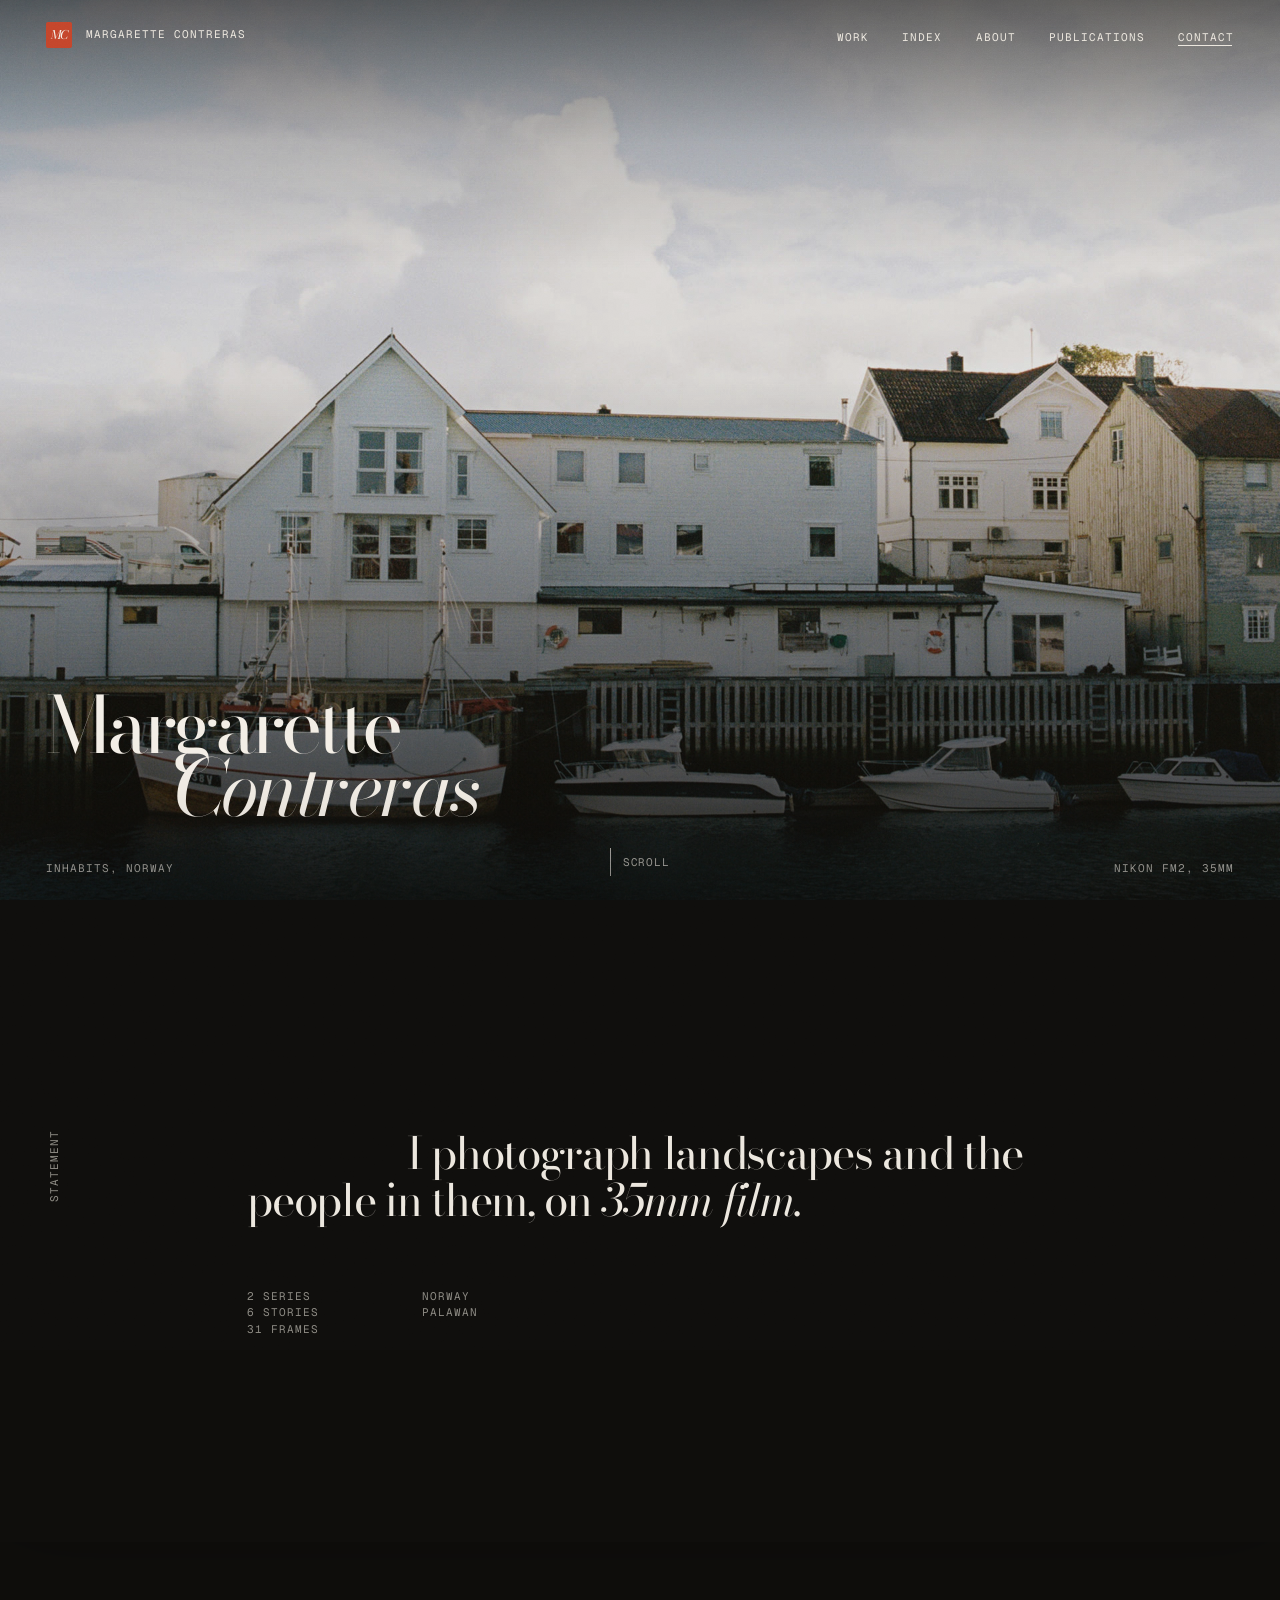
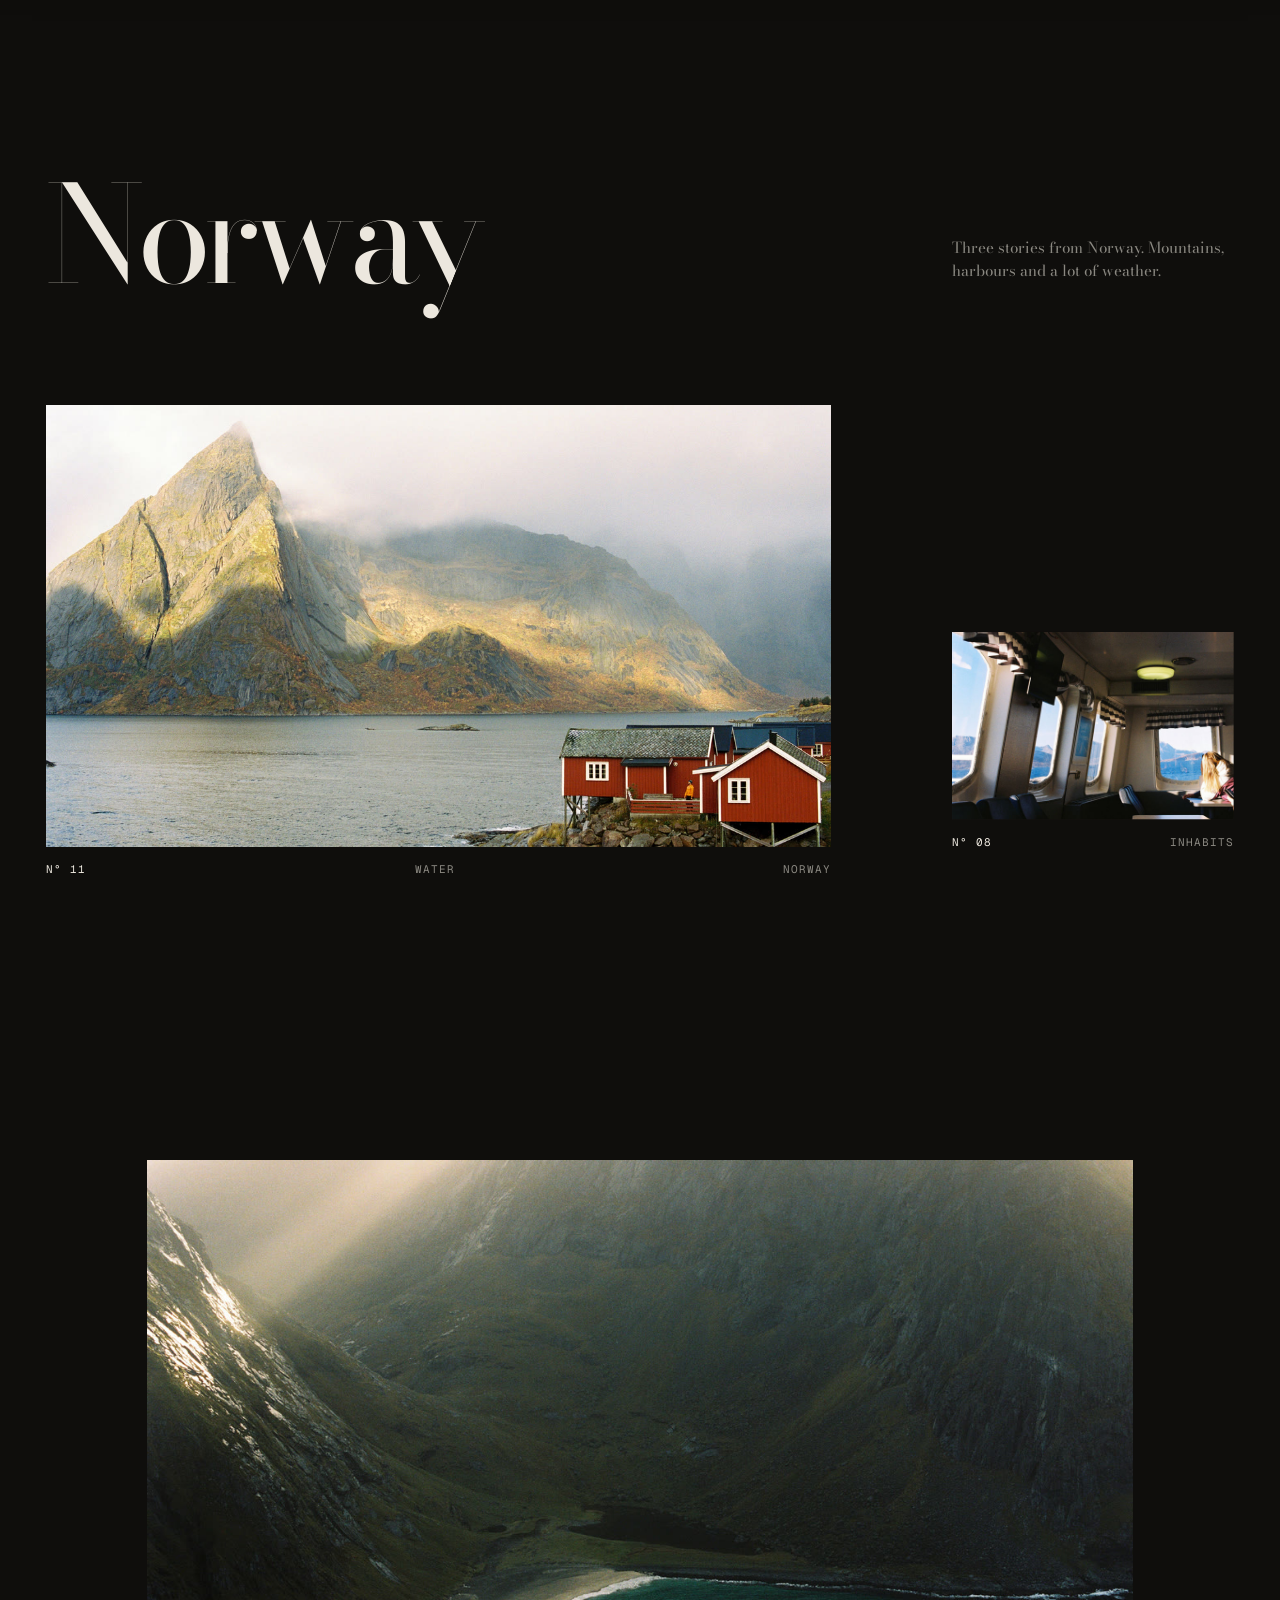
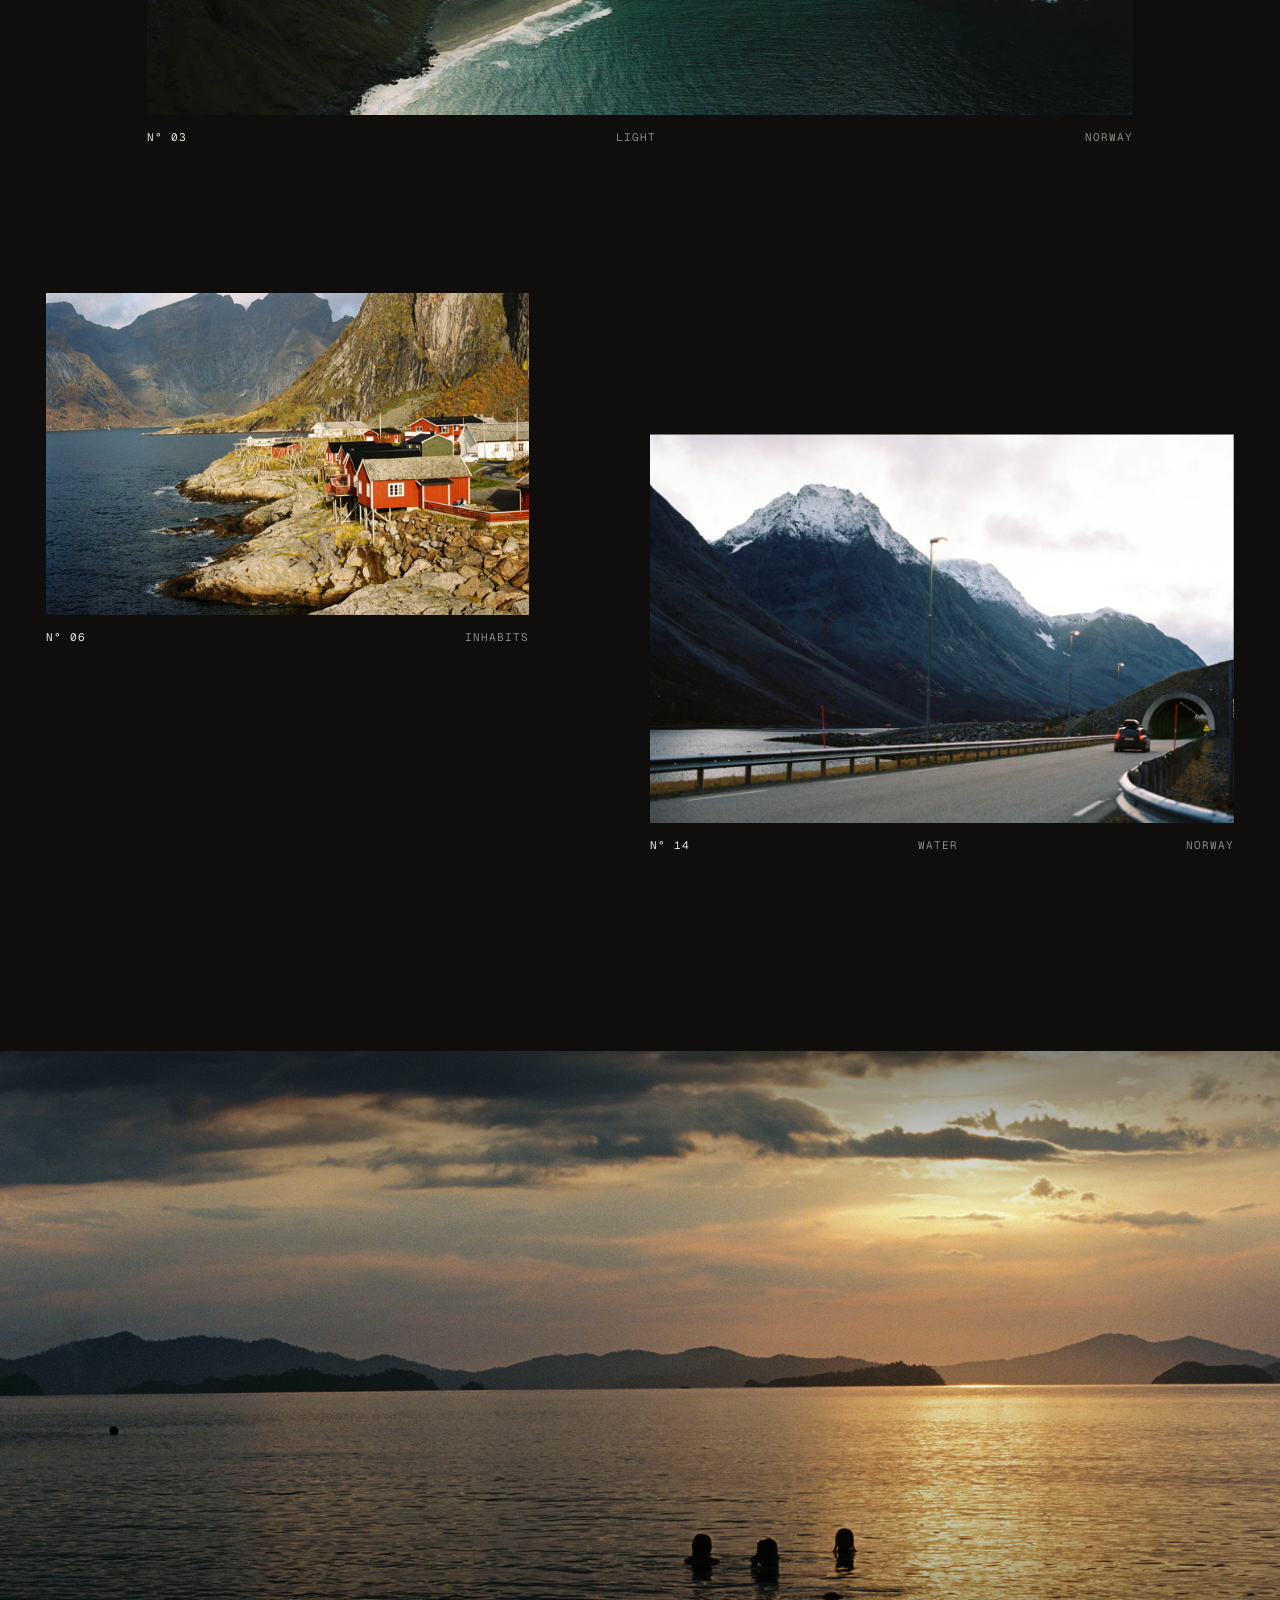
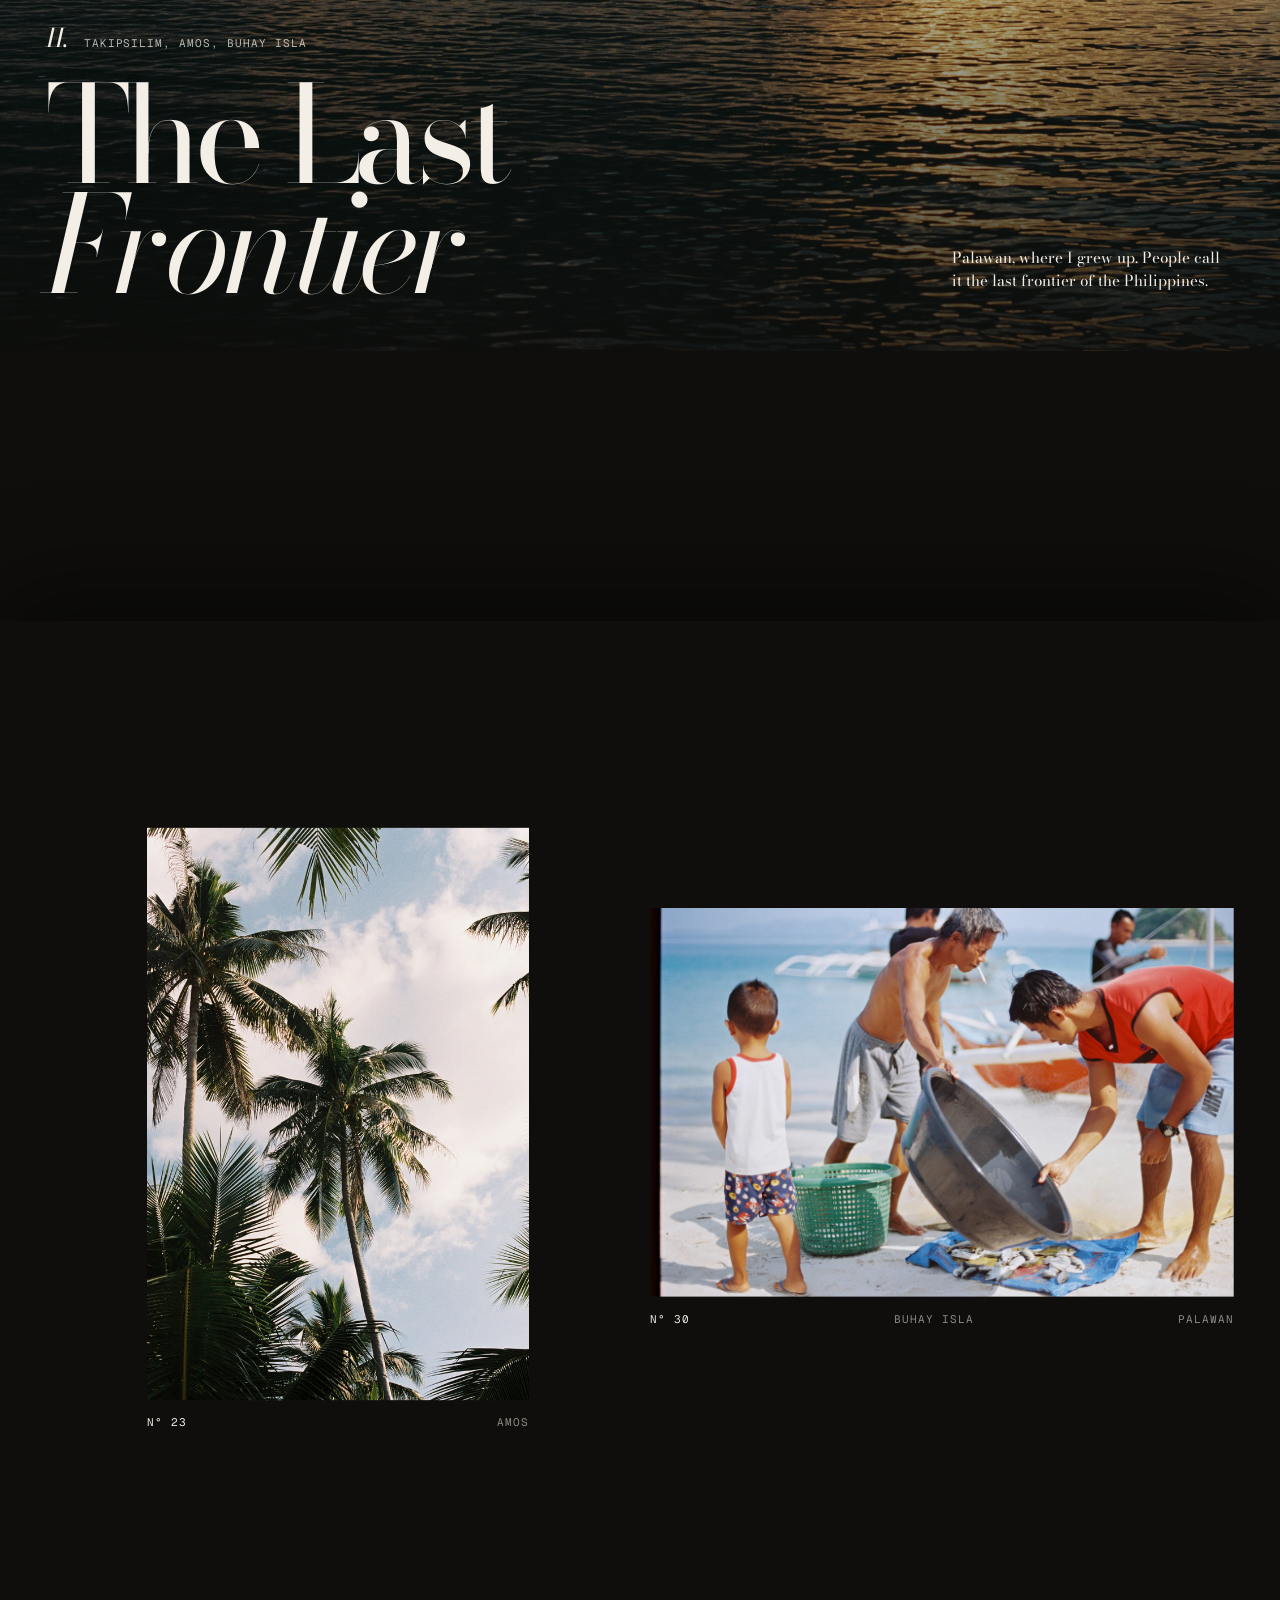
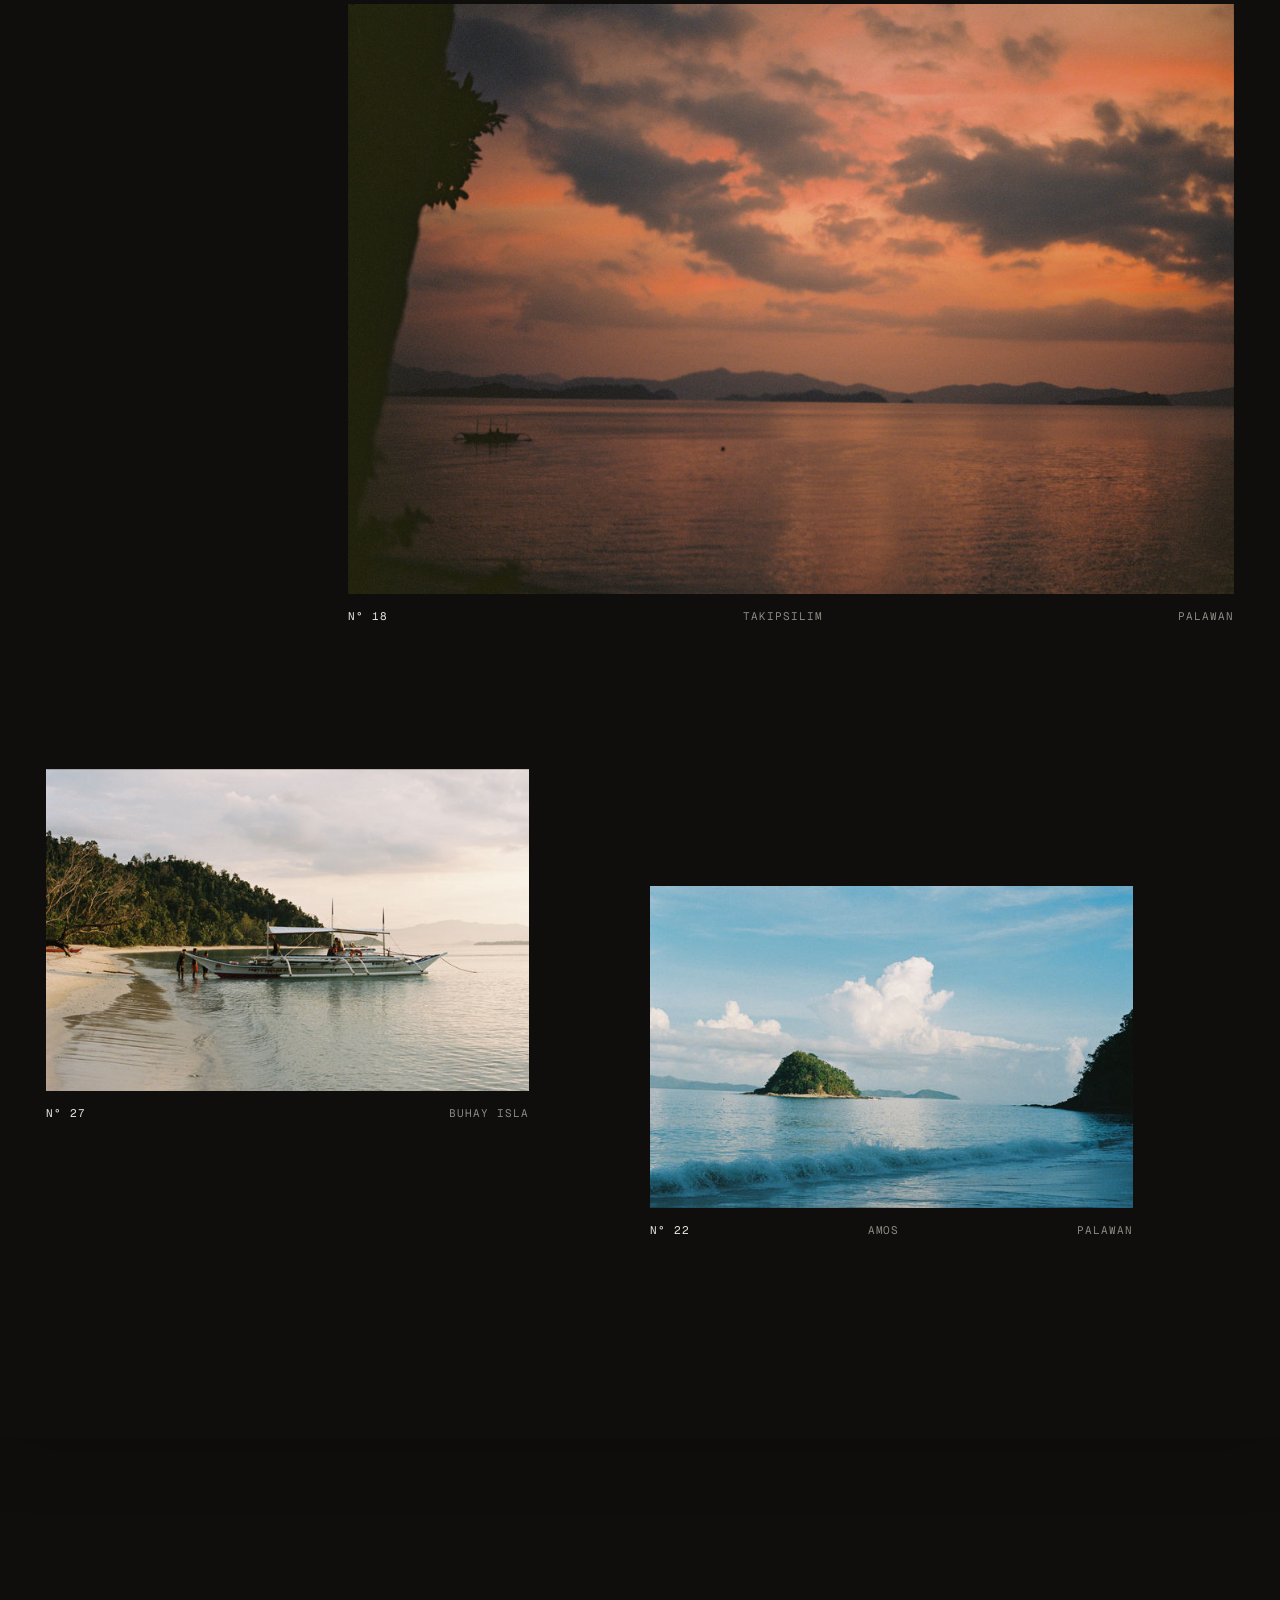
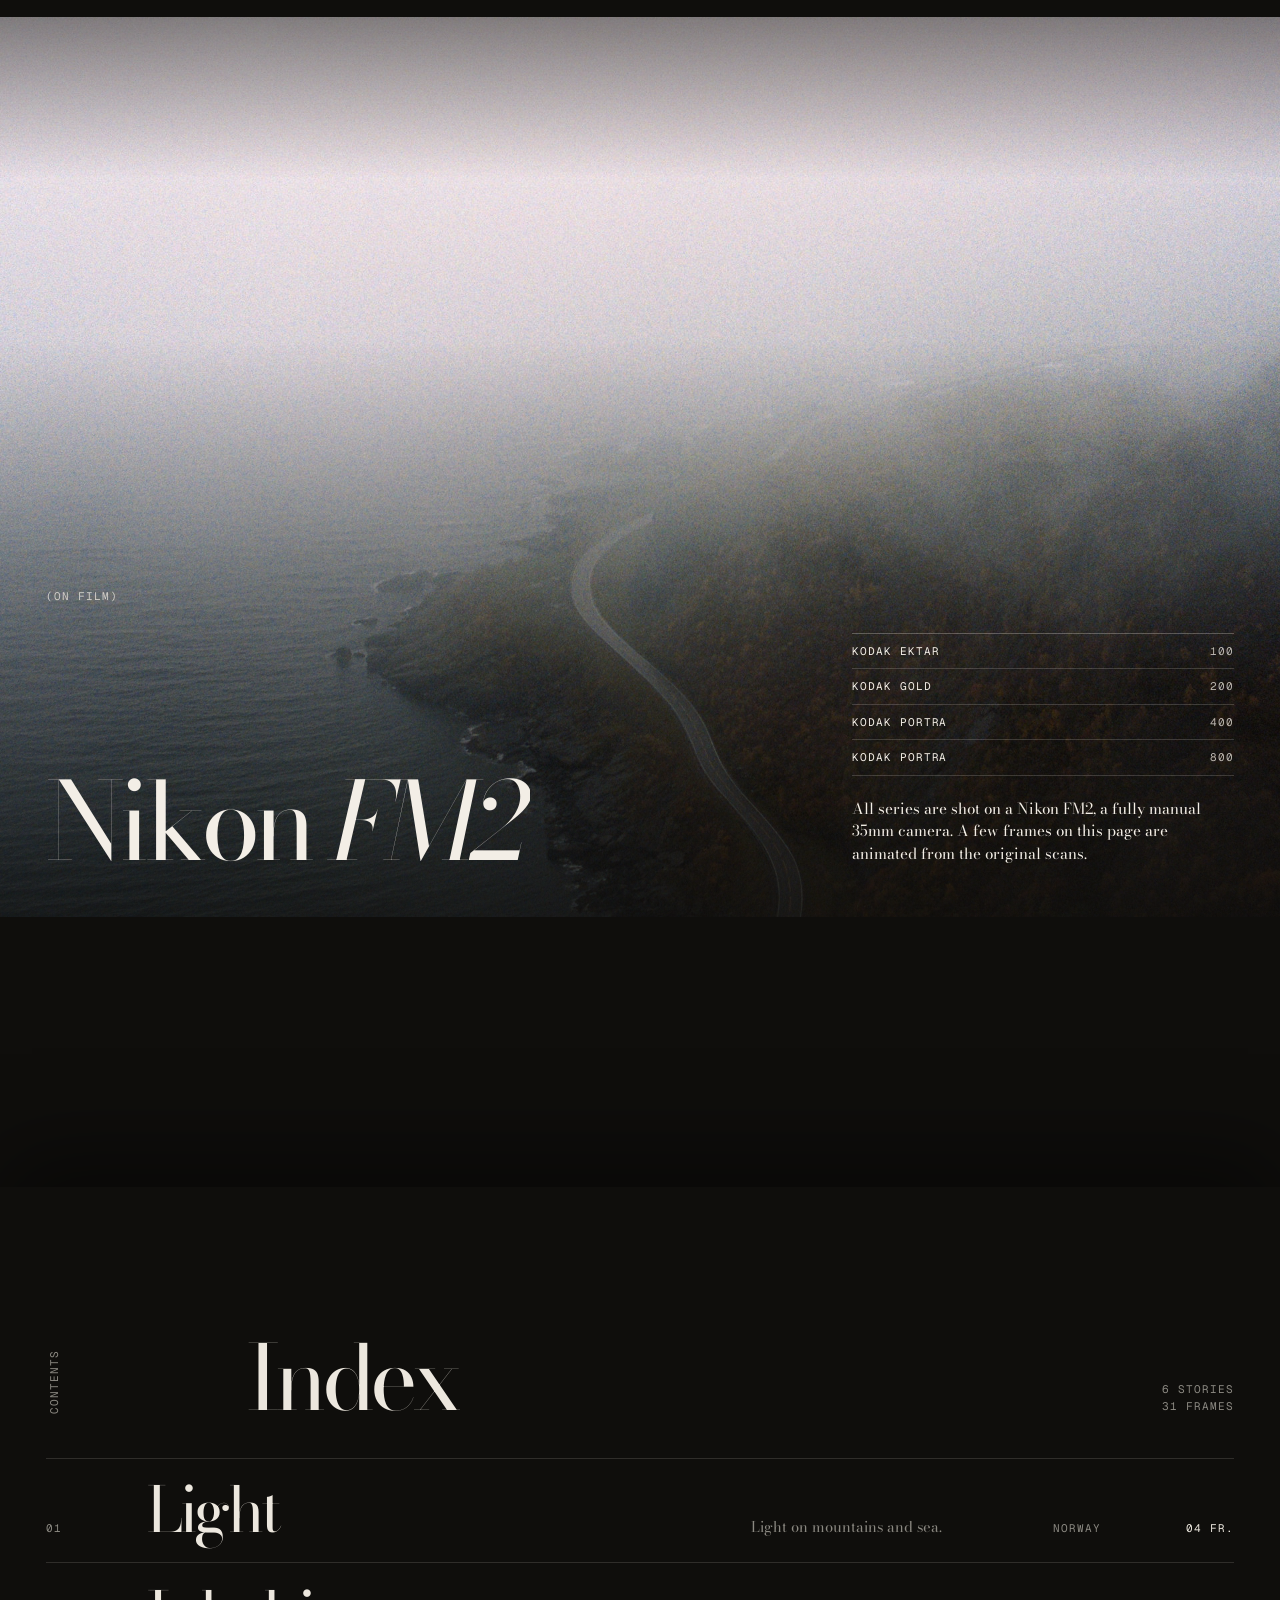
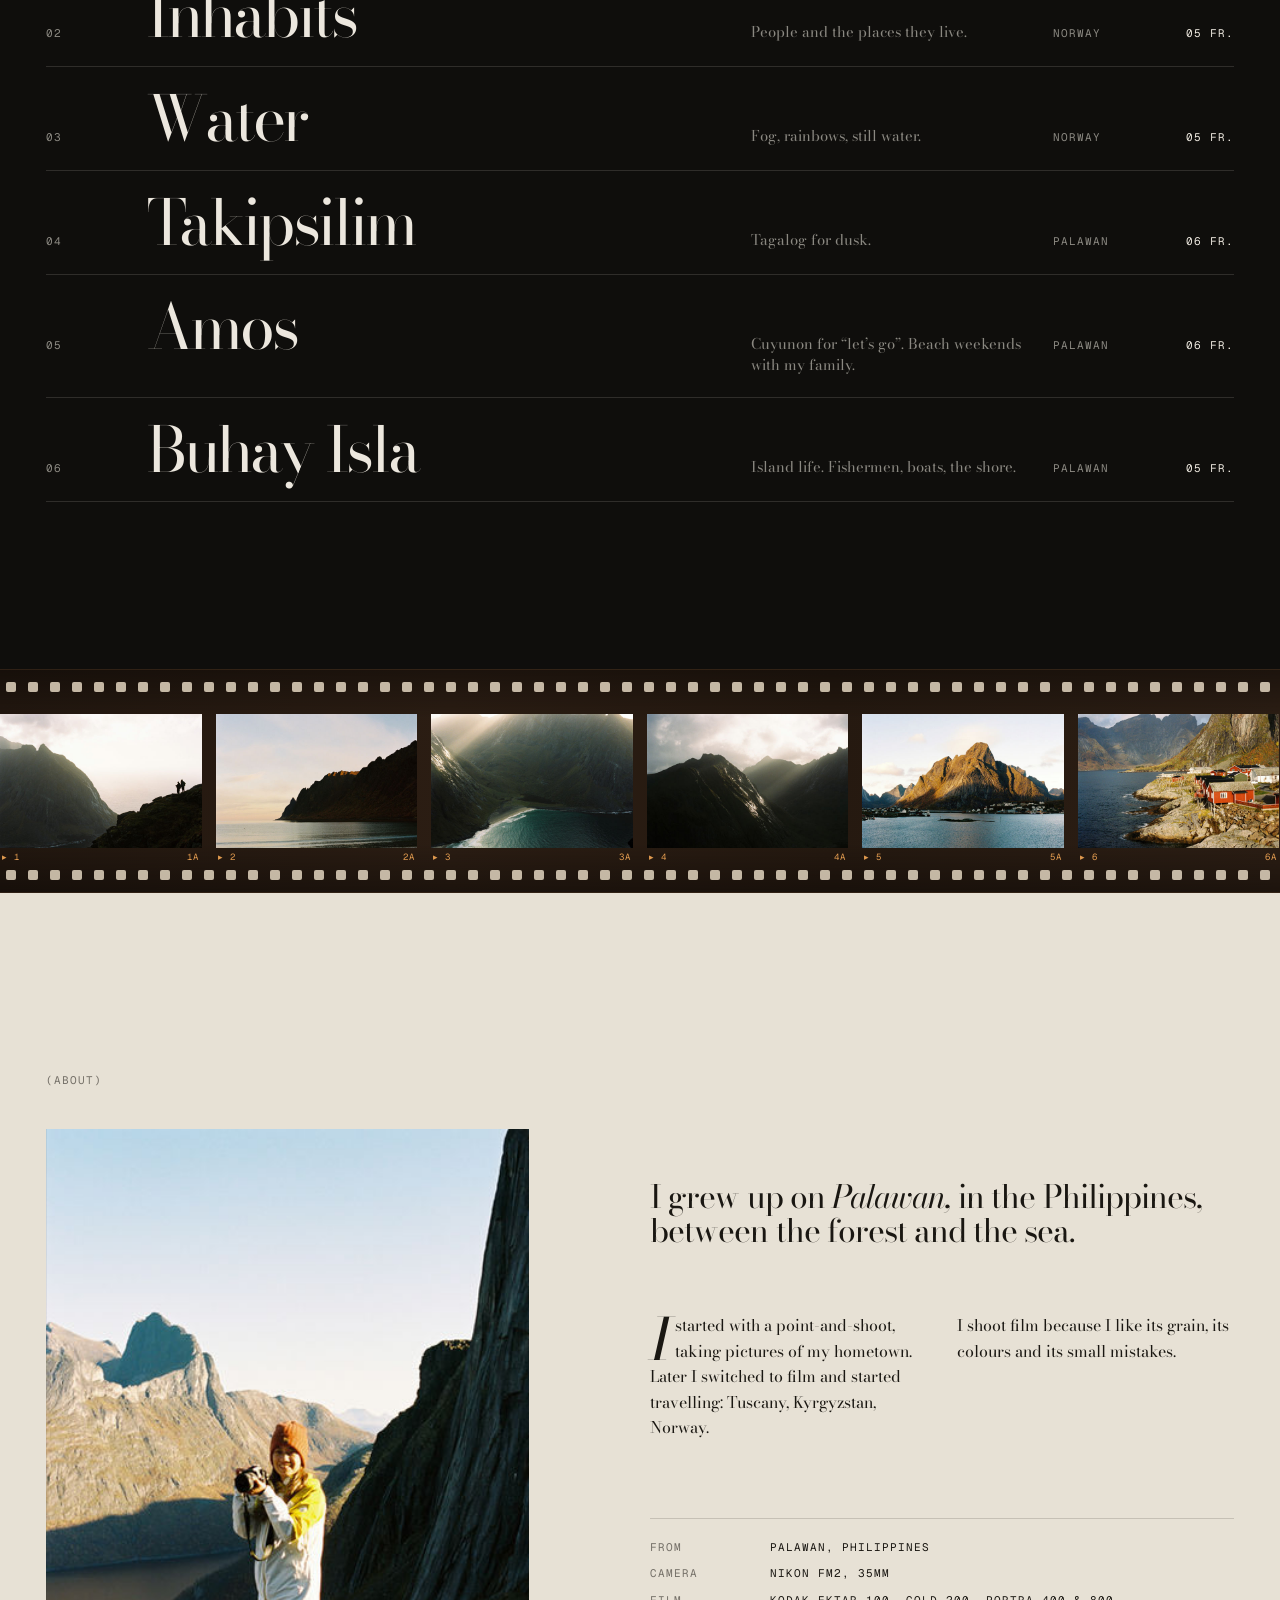
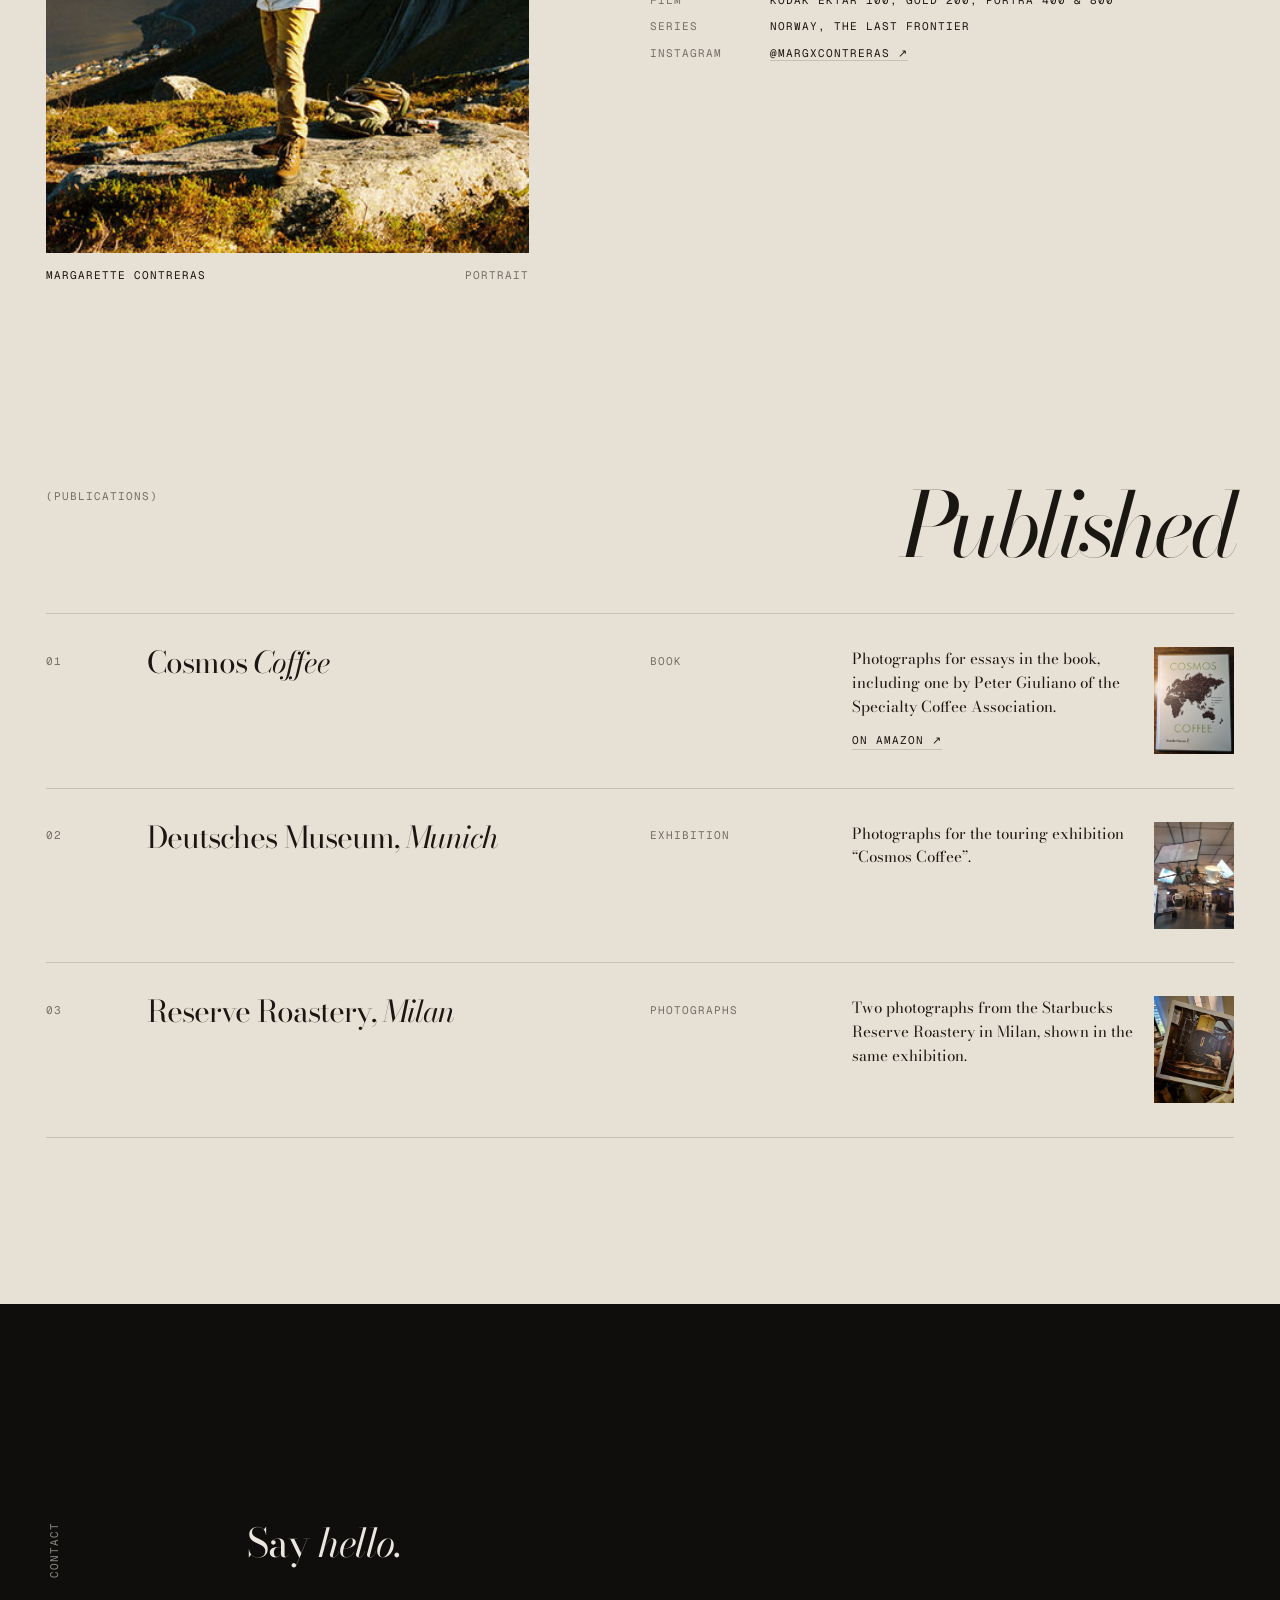
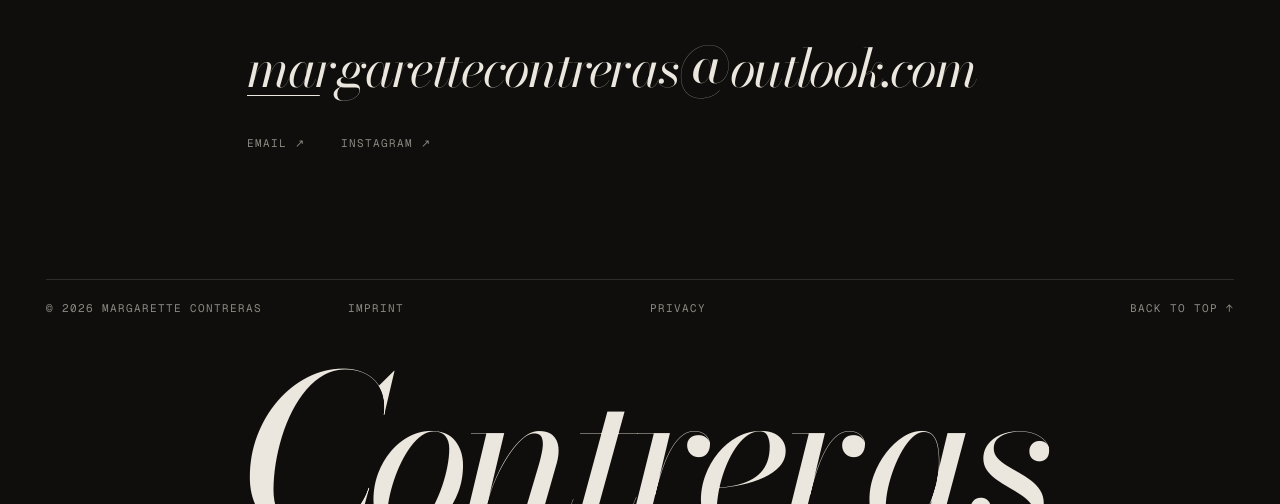
==== index.html @ 05d54766 "Plainer, first-person copy; brown-black film base for the filmstrip Co-Authored-By: Claude Opus 5.5 " ====
<!doctype html>
<html lang="en">
<head>
  <meta charset="utf-8">
  <meta name="viewport" content="width=device-width, initial-scale=1, viewport-fit=cover">
  <title>Margarette Contreras — Analog Film Photography</title>
  <meta name="description" content="Analog photography by Margarette Contreras. Norway and Palawan, shot on 35mm film with a Nikon FM2.">
  <meta name="theme-color" content="#0f0e0c">
  <meta property="og:type" content="website">
  <meta property="og:title" content="Margarette Contreras — Analog Film Photography">
  <meta property="og:description" content="Norway and Palawan, shot on 35mm film.">
  <meta property="og:image" content="assets/img/hero-1200.jpg">
  <meta name="twitter:card" content="summary_large_image">
  <meta name="format-detection" content="telephone=no">
  <link rel="icon" href="assets/favicon.svg" type="image/svg+xml">
  <link rel="icon" href="assets/icons/icon-192.png" type="image/png" sizes="192x192">
  <link rel="apple-touch-icon" href="assets/icons/apple-touch-icon.png">
  <link rel="manifest" href="site.webmanifest">
  <link rel="preload" href="assets/fonts/bodoni-moda-latin-opsz-normal.woff2" as="font" type="font/woff2" crossorigin>
  <link rel="preload" href="assets/fonts/bodoni-moda-latin-opsz-italic.woff2" as="font" type="font/woff2" crossorigin>
  <link rel="preload" href="assets/fonts/geist-mono-latin-400-normal.woff2" as="font" type="font/woff2" crossorigin>
  <link rel="stylesheet" href="assets/css/style.css">
  <script>
    document.documentElement.classList.add('js');
    try { if (sessionStorage.getItem('mc-seen')) document.documentElement.classList.add('seen'); } catch (e) {}
  </script>
  <script src="assets/js/main.js" defer></script>
</head>
<body>
  <a class="skip mono" href="#work">Skip to work</a>

  <div class="loader" aria-hidden="true">
    <div class="loader__count">00</div>
    <div class="loader__meta mono">
      <span>Margarette Contreras</span>
      <span>35mm film</span>
    </div>
  </div>

  <header class="site-header">
    <a class="brand" href="#top" aria-label="Margarette Contreras — back to top">
      <span class="seal" aria-hidden="true">MC</span>
      <span class="brand__name mono">Margarette Contreras</span>
    </a>
    <nav class="site-nav" aria-label="Main">
      <ul>
        <li><a class="mono" href="#work">Work</a></li>
        <li><a class="mono" href="#index">Index</a></li>
        <li><a class="mono" href="#about">About</a></li>
        <li><a class="mono" href="#publications">Publications</a></li>
        <li><a class="mono" href="#contact">Contact</a></li>
      </ul>
    </nav>
    <button class="menu-btn mono" type="button" aria-expanded="false" aria-controls="menu">Menu</button>
  </header>

  <div class="menu" id="menu" aria-hidden="true">
    <nav aria-label="Mobile">
      <a href="#work">Work</a>
      <a href="#index"><em>Index</em></a>
      <a href="#about">About</a>
      <a href="#publications"><em>Publications</em></a>
      <a href="#contact">Contact</a>
    </nav>
    <p class="mono menu__foot"><a href="https://www.instagram.com/margxcontreras/" target="_blank" rel="noopener">Instagram ↗</a><span>Film photography</span></p>
  </div>

  <main>
    <!-- Hero, pinned; the statement slides over it -->
    <div class="stack">
      <section class="hero pin" id="top">
        <div class="pin__inner">
          <img src="assets/img/hero-wide-2400.jpg"
               srcset="assets/img/hero-wide-1200.jpg 1200w, assets/img/hero-wide-2400.jpg 2400w"
               sizes="100vw" width="2400" height="1350" fetchpriority="high" decoding="async"
               alt="White wooden houses and fishing boats along a harbour in Norway">
          <video class="living" data-video="assets/video/hero" muted loop playsinline disablepictureinpicture disableremoteplayback preload="none" aria-hidden="true"></video>
        </div>
        <div class="pin__dim"></div>
        <div class="hero__content pin__content">
          <h1 class="hero__title" data-split="chars" aria-label="Margarette Contreras">
            <span class="line">Margarette</span>
            <span class="line"><em>Contreras</em></span>
          </h1>
        </div>
        <div class="hero__foot mono pin__content">
          <span>Inhabits, Norway</span>
          <span class="hero__scroll">Scroll</span>
          <span>Nikon FM2, 35mm</span>
        </div>
      </section>

      <section class="statement grid sheet">
        <p class="vlabel mono">Statement</p>
        <p class="statement__text" data-split="words">I photograph landscapes and the people in them, on <em>35mm film.</em></p>
        <div class="statement__aside mono reveal">
          <p>2 series<br>6 stories<br>31 frames</p>
          <p>Norway<br>Palawan</p>
        </div>
      </section>
    </div>

    <!-- Work -->
    <section id="work" aria-label="Selected work">

      <article class="chapter" id="norway">
        <header class="chapter__head grid">
          <p class="chapter__kicker mono reveal"><span class="chapter__num">I.</span> Light, Inhabits, Water</p>
          <h2 class="chapter__title" data-split="chars">Norway</h2>
          <p class="chapter__dek reveal">Three stories from Norway. Mountains, harbours and a lot of weather.</p>
        </header>

        <div class="spread">
          <figure class="frame" style="--c:1/9;--cm:1/-1">
            <button class="frame__btn" type="button" data-open="water" data-at="1" data-cursor="View">
              <span class="frame__img" style="--ar:16/9">
                <img src="assets/img/water-03-wide-1200.jpg" srcset="assets/img/water-03-wide-1200.jpg 1200w, assets/img/water-03-wide-2400.jpg 2400w" sizes="(max-width: 760px) 100vw, 66vw" width="1200" height="675" loading="lazy" decoding="async" alt="Red cabins on the shore beneath a sunlit, jagged peak">
                <video class="living" data-video="assets/video/water-03" muted loop playsinline disablepictureinpicture disableremoteplayback preload="none" aria-hidden="true"></video>
              </span>
            </button>
            <figcaption class="mono"><span>N° 11</span><span>Water</span><span>Norway</span></figcaption>
          </figure>

          <figure class="frame" style="--c:10/13;--cm:2/-1;--y:clamp(120px,24vw,420px)" data-speed="0.12">
            <button class="frame__btn" type="button" data-open="inhabits" data-at="3" data-cursor="View">
              <span class="frame__img"><img src="assets/img/inhabits-05-1200.jpg" srcset="assets/img/inhabits-05-600.jpg 600w, assets/img/inhabits-05-1200.jpg 1200w, assets/img/inhabits-05-2400.jpg 2400w" sizes="(max-width: 760px) 84vw, 25vw" width="1200" height="804" loading="lazy" decoding="async" alt="A woman by the window of a ferry, sea and mountains beyond"></span>
            </button>
            <figcaption class="mono"><span>N° 08</span><span>Inhabits</span></figcaption>
            <p class="frame__note reveal">Inhabits is about people and the places they live.</p>
          </figure>

          <figure class="frame" style="--c:2/12;--cm:1/-1">
            <button class="frame__btn" type="button" data-open="light" data-at="2" data-cursor="View">
              <span class="frame__img" style="--ar:16/9">
                <img src="assets/img/light-04-wide-1200.jpg" srcset="assets/img/light-04-wide-1200.jpg 1200w, assets/img/light-04-wide-2400.jpg 2400w" sizes="(max-width: 760px) 100vw, 84vw" width="1200" height="675" loading="lazy" decoding="async" alt="Rays of light falling into a steep green fjord">
                <video class="living" data-video="assets/video/light-04" muted loop playsinline disablepictureinpicture disableremoteplayback preload="none" aria-hidden="true"></video>
              </span>
            </button>
            <figcaption class="mono"><span>N° 03</span><span>Light</span><span>Norway</span></figcaption>
          </figure>

          <figure class="frame" style="--c:1/6;--cm:1/6" data-speed="-0.05">
            <button class="frame__btn" type="button" data-open="inhabits" data-at="1" data-cursor="View">
              <span class="frame__img"><img src="assets/img/inhabits-03-1200.jpg" srcset="assets/img/inhabits-03-600.jpg 600w, assets/img/inhabits-03-1200.jpg 1200w, assets/img/inhabits-03-2400.jpg 2400w" sizes="(max-width: 760px) 84vw, 40vw" width="1200" height="804" loading="lazy" decoding="async" alt="Red fishermen’s cabins on rocks below towering mountains"></span>
            </button>
            <figcaption class="mono"><span>N° 06</span><span>Inhabits</span></figcaption>
          </figure>

          <figure class="frame" style="--c:7/13;--cm:2/-1;--y:clamp(60px,14vw,240px)" data-speed="0.1">
            <button class="frame__btn" type="button" data-open="water" data-at="4" data-cursor="View">
              <span class="frame__img"><img src="assets/img/water-06-1200.jpg" srcset="assets/img/water-06-600.jpg 600w, assets/img/water-06-1200.jpg 1200w, assets/img/water-06-2400.jpg 2400w" sizes="(max-width: 760px) 84vw, 50vw" width="1200" height="804" loading="lazy" decoding="async" alt="Snow-capped mountains above a winding coastal road"></span>
            </button>
            <figcaption class="mono"><span>N° 14</span><span>Water</span><span>Norway</span></figcaption>
          </figure>
        </div>
      </article>

      <!-- Chapter two: pinned scene, the spread slides over it -->
      <article class="chapter chapter--frontier" id="frontier">
        <div class="stack">
          <div class="bleed pin">
            <div class="pin__inner">
              <img src="assets/img/takipsilim-01-wide-1200.jpg" srcset="assets/img/takipsilim-01-wide-1200.jpg 1200w, assets/img/takipsilim-01-wide-2400.jpg 2400w" sizes="100vw" width="1200" height="675" loading="lazy" decoding="async" alt="Sun setting over the water, swimmers in the glittering light">
              <video class="living" data-video="assets/video/takipsilim-01" muted loop playsinline disablepictureinpicture disableremoteplayback preload="none" aria-hidden="true"></video>
            </div>
            <div class="pin__dim"></div>
            <header class="bleed__head grid pin__content">
              <p class="chapter__kicker mono reveal"><span class="chapter__num">II.</span> Takipsilim, Amos, Buhay Isla</p>
              <h2 class="chapter__title" data-split="chars">The Last <em>Frontier</em></h2>
              <p class="chapter__dek reveal">Palawan, where I grew up. People call it the last frontier of the Philippines.</p>
            </header>
          </div>

          <div class="spread sheet">
            <figure class="frame" style="--c:2/6;--cm:1/5" data-speed="-0.06">
              <button class="frame__btn" type="button" data-open="amos" data-at="2" data-cursor="View">
                <span class="frame__img" style="--ar:2/3">
                  <img src="assets/img/amos-03-tall-1200.jpg" srcset="assets/img/amos-03-tall-1200.jpg 675w, assets/img/amos-03-tall-2400.jpg 1350w" sizes="(max-width: 760px) 66vw, 33vw" width="675" height="1200" loading="lazy" decoding="async" alt="Palm trees against a bright sky">
                  <video class="living" data-video="assets/video/amos-03" data-sizes="720" muted loop playsinline disablepictureinpicture disableremoteplayback preload="none" aria-hidden="true"></video>
                </span>
              </button>
              <figcaption class="mono"><span>N° 23</span><span>Amos</span></figcaption>
            </figure>

            <figure class="frame" style="--c:7/13;--cm:1/-1;--y:clamp(80px,16vw,280px)" data-speed="0.1">
              <button class="frame__btn" type="button" data-open="isla" data-at="3" data-cursor="View">
                <span class="frame__img"><img src="assets/img/isla-04-1200.jpg" srcset="assets/img/isla-04-600.jpg 600w, assets/img/isla-04-1200.jpg 1200w, assets/img/isla-04-2400.jpg 2400w" sizes="(max-width: 760px) 100vw, 50vw" width="1200" height="804" loading="lazy" decoding="async" alt="Fishermen and a child sorting the catch on the beach"></span>
              </button>
              <figcaption class="mono"><span>N° 30</span><span>Buhay Isla</span><span>Palawan</span></figcaption>
              <p class="frame__note reveal">Buhay isla means island life.</p>
            </figure>

            <figure class="frame" style="--c:4/13;--cm:1/-1">
              <button class="frame__btn" type="button" data-open="takipsilim" data-at="3" data-cursor="View">
                <span class="frame__img"><img src="assets/img/takipsilim-04-1200.jpg" srcset="assets/img/takipsilim-04-600.jpg 600w, assets/img/takipsilim-04-1200.jpg 1200w, assets/img/takipsilim-04-2400.jpg 2400w" sizes="(max-width: 760px) 100vw, 75vw" width="1200" height="804" loading="lazy" decoding="async" alt="Pink and orange clouds over a dark sea at sunset"></span>
              </button>
              <figcaption class="mono"><span>N° 18</span><span>Takipsilim</span><span>Palawan</span></figcaption>
            </figure>

            <figure class="frame" style="--c:1/6;--cm:1/6" data-speed="-0.05">
              <button class="frame__btn" type="button" data-open="isla" data-at="0" data-cursor="View">
                <span class="frame__img"><img src="assets/img/isla-01-1200.jpg" srcset="assets/img/isla-01-600.jpg 600w, assets/img/isla-01-1200.jpg 1200w, assets/img/isla-01-2400.jpg 2400w" sizes="(max-width: 760px) 84vw, 40vw" width="1200" height="804" loading="lazy" decoding="async" alt="Outrigger boat resting in shallow water at low tide"></span>
              </button>
              <figcaption class="mono"><span>N° 27</span><span>Buhay Isla</span></figcaption>
            </figure>

            <figure class="frame" style="--c:7/12;--cm:2/-1;--y:clamp(60px,12vw,200px)" data-speed="0.12">
              <button class="frame__btn" type="button" data-open="amos" data-at="1" data-cursor="View">
                <span class="frame__img"><img src="assets/img/amos-02-1200.jpg" srcset="assets/img/amos-02-600.jpg 600w, assets/img/amos-02-1200.jpg 1200w, assets/img/amos-02-2400.jpg 2400w" sizes="(max-width: 760px) 84vw, 42vw" width="1200" height="804" loading="lazy" decoding="async" alt="Small green island beyond a breaking wave"></span>
              </button>
              <figcaption class="mono"><span>N° 22</span><span>Amos</span><span>Palawan</span></figcaption>
            </figure>
          </div>
        </div>
      </article>
    </section>

    <!-- On film: pinned scene, the index slides over it -->
    <div class="stack">
      <section class="interlude pin" aria-labelledby="film-title">
        <div class="pin__inner">
          <img src="assets/img/water-01-wide-1200.jpg" srcset="assets/img/water-01-wide-1200.jpg 1200w, assets/img/water-01-wide-2400.jpg 2400w" sizes="100vw" width="1200" height="675" loading="lazy" decoding="async" alt="Mist rolling over a coastal road and dark water">
          <video class="living" data-video="assets/video/water-01" muted loop playsinline disablepictureinpicture disableremoteplayback preload="none" aria-hidden="true"></video>
        </div>
        <div class="pin__dim"></div>
        <div class="interlude__content pin__content">
          <p class="mono label">(On film)</p>
          <h2 class="interlude__title" id="film-title" data-split="chars">Nikon <em>FM2</em></h2>
          <div class="interlude__stocks reveal">
            <ul class="mono">
              <li><span>Kodak Ektar</span><span>100</span></li>
              <li><span>Kodak Gold</span><span>200</span></li>
              <li><span>Kodak Portra</span><span>400</span></li>
              <li><span>Kodak Portra</span><span>800</span></li>
            </ul>
            <p>All series are shot on a Nikon FM2, a fully manual 35mm camera. A few frames on this page are animated from the original scans.</p>
          </div>
        </div>
      </section>

      <section class="index sheet" id="index" aria-labelledby="index-title">
        <header class="index__head">
          <p class="vlabel mono">Contents</p>
          <h2 class="index__heading" id="index-title" data-split="chars">Index</h2>
          <p class="mono label index__meta">6 stories<br>31 frames</p>
        </header>
        <ol class="index__list">
          <li><button class="index__row" type="button" data-open="light"><span class="mono">01</span><span class="index__title">Light</span><span class="index__dek">Light on mountains and sea.</span><span class="mono index__series">Norway</span><span class="mono index__count">04 fr.</span><img class="index__thumb" src="assets/img/light-01-600.jpg" alt="" loading="lazy" decoding="async"></button></li>
          <li><button class="index__row" type="button" data-open="inhabits"><span class="mono">02</span><span class="index__title">Inhabits</span><span class="index__dek">People and the places they live.</span><span class="mono index__series">Norway</span><span class="mono index__count">05 fr.</span><img class="index__thumb" src="assets/img/inhabits-01-600.jpg" alt="" loading="lazy" decoding="async"></button></li>
          <li><button class="index__row" type="button" data-open="water"><span class="mono">03</span><span class="index__title">Water</span><span class="index__dek">Fog, rainbows, still water.</span><span class="mono index__series">Norway</span><span class="mono index__count">05 fr.</span><img class="index__thumb" src="assets/img/water-03-600.jpg" alt="" loading="lazy" decoding="async"></button></li>
          <li><button class="index__row" type="button" data-open="takipsilim"><span class="mono">04</span><span class="index__title">Takipsilim</span><span class="index__dek">Tagalog for dusk.</span><span class="mono index__series">Palawan</span><span class="mono index__count">06 fr.</span><img class="index__thumb" src="assets/img/takipsilim-06-600.jpg" alt="" loading="lazy" decoding="async"></button></li>
          <li><button class="index__row" type="button" data-open="amos"><span class="mono">05</span><span class="index__title">Amos</span><span class="index__dek">Cuyunon for “let’s go”. Beach weekends with my family.</span><span class="mono index__series">Palawan</span><span class="mono index__count">06 fr.</span><img class="index__thumb" src="assets/img/amos-01-600.jpg" alt="" loading="lazy" decoding="async"></button></li>
          <li><button class="index__row" type="button" data-open="isla"><span class="mono">06</span><span class="index__title">Buhay Isla</span><span class="index__dek">Island life. Fishermen, boats, the shore.</span><span class="mono index__series">Palawan</span><span class="mono index__count">05 fr.</span><img class="index__thumb" src="assets/img/isla-03-600.jpg" alt="" loading="lazy" decoding="async"></button></li>
        </ol>
        <div class="index__preview" aria-hidden="true">
          <img src="assets/img/light-01-600.jpg" alt="" data-key="light" loading="lazy">
          <img src="assets/img/inhabits-01-600.jpg" alt="" data-key="inhabits" loading="lazy">
          <img src="assets/img/water-03-600.jpg" alt="" data-key="water" loading="lazy">
          <img src="assets/img/takipsilim-06-600.jpg" alt="" data-key="takipsilim" loading="lazy">
          <img src="assets/img/amos-01-600.jpg" alt="" data-key="amos" loading="lazy">
          <img src="assets/img/isla-03-600.jpg" alt="" data-key="isla" loading="lazy">
        </div>
      </section>
    </div>

    <!-- Filmstrip (built in JS) -->
    <div class="filmstrip" aria-hidden="true">
      <div class="filmstrip__track"></div>
    </div>

    <!-- About -->
    <section class="about theme-bone" id="about" aria-labelledby="about-title">
      <div class="grid">
        <p class="mono label about__label">(About)</p>
        <figure class="about__portrait frame" style="--c:1/6">
          <span class="frame__img" style="--ar:2/3"><img src="assets/img/portrait-1200.jpg" srcset="assets/img/portrait-600.jpg 600w, assets/img/portrait-1200.jpg 1200w, assets/img/portrait-2400.jpg 2400w" sizes="(max-width: 760px) 100vw, 40vw" width="804" height="1200" loading="lazy" decoding="async" alt="Margarette Contreras holding a camera in the mountains"></span>
          <figcaption class="mono"><span>Margarette Contreras</span><span>Portrait</span></figcaption>
        </figure>
        <div class="about__body">
          <h2 class="about__lead" id="about-title" data-split="words">I grew up on <em>Palawan,</em> in the Philippines, between the forest and the sea.</h2>
          <div class="about__cols reveal">
            <p>I started with a point-and-shoot, taking pictures of my hometown. Later I switched to film and started travelling: Tuscany, Kyrgyzstan, Norway.</p>
            <p>I shoot film because I like its grain, its colours and its small mistakes.</p>
          </div>
          <dl class="facts mono reveal">
            <dt>From</dt><dd>Palawan, Philippines</dd>
            <dt>Camera</dt><dd>Nikon FM2, 35mm</dd>
            <dt>Film</dt><dd>Kodak Ektar 100, Gold 200, Portra 400 &amp; 800</dd>
            <dt>Series</dt><dd>Norway, The Last Frontier</dd>
            <dt>Instagram</dt><dd><a href="https://www.instagram.com/margxcontreras/" target="_blank" rel="noopener">@margxcontreras ↗</a></dd>
          </dl>
        </div>
      </div>
    </section>

    <!-- Publications -->
    <section class="pubs theme-bone" id="publications" aria-labelledby="pubs-title">
      <header class="pubs__head">
        <p class="mono label">(Publications)</p>
        <h2 class="pubs__heading" id="pubs-title" data-split="chars">Published</h2>
      </header>
      <ol class="pubs__list">
        <li class="pub reveal">
          <span class="mono pub__num">01</span>
          <h3 class="pub__title">Cosmos <em>Coffee</em></h3>
          <p class="mono pub__type">Book</p>
          <p class="pub__text">Photographs for essays in the book, including one by Peter Giuliano of the Specialty Coffee Association.
            <a class="mono pub__link" href="https://www.amazon.com/Cosmos-Coffee-German-Melanie-Jahreis-ebook/dp/B07VYSWM2W" target="_blank" rel="noopener">On Amazon ↗</a></p>
          <button class="pub__thumb" type="button" data-open="publications" data-at="1" data-cursor="View"><img src="assets/img/pub-02-600.jpg" width="338" height="600" loading="lazy" decoding="async" alt="Cover of the book Cosmos Coffee"></button>
        </li>
        <li class="pub reveal">
          <span class="mono pub__num">02</span>
          <h3 class="pub__title">Deutsches Museum, <em>Munich</em></h3>
          <p class="mono pub__type">Exhibition</p>
          <p class="pub__text">Photographs for the touring exhibition “Cosmos Coffee”.</p>
          <button class="pub__thumb" type="button" data-open="publications" data-at="2" data-cursor="View"><img src="assets/img/pub-03-600.jpg" width="338" height="600" loading="lazy" decoding="async" alt="The Cosmos Coffee exhibition at the Deutsches Museum, Munich"></button>
        </li>
        <li class="pub reveal">
          <span class="mono pub__num">03</span>
          <h3 class="pub__title">Reserve Roastery, <em>Milan</em></h3>
          <p class="mono pub__type">Photographs</p>
          <p class="pub__text">Two photographs from the Starbucks Reserve Roastery in Milan, shown in the same exhibition.</p>
          <button class="pub__thumb" type="button" data-open="publications" data-at="3" data-cursor="View"><img src="assets/img/pub-04-600.jpg" width="450" height="600" loading="lazy" decoding="async" alt="Framed photograph of a roaster at work"></button>
        </li>
      </ol>
    </section>

    <!-- Contact -->
    <section class="contact" id="contact" aria-labelledby="contact-title">
      <div class="grid contact__grid">
        <p class="vlabel mono">Contact</p>
        <h2 class="contact__kicker" id="contact-title" data-split="words">Say <em>hello.</em></h2>
        <a class="contact__mail" href="mailto:margarettecontreras@outlook.com">margarettecontreras<wbr>@outlook.com</a>
        <div class="contact__links mono">
          <a href="mailto:margarettecontreras@outlook.com">Email ↗</a>
          <a href="https://www.instagram.com/margxcontreras/" target="_blank" rel="noopener">Instagram ↗</a>
        </div>
      </div>
    </section>
  </main>

  <footer class="site-footer">
    <div class="site-footer__row mono">
      <span>© <span data-year>2026</span> Margarette Contreras</span>
      <a href="imprint.html">Imprint</a>
      <a href="privacy.html">Privacy</a>
      <a href="#top" class="to-top">Back to top ↑</a>
    </div>
    <p class="site-footer__mark" aria-hidden="true"><em>Contreras</em></p>
  </footer>

  <!-- Story viewer -->
  <div class="lightbox" role="dialog" aria-modal="true" aria-labelledby="lb-title" aria-hidden="true">
    <div class="lb__top">
      <p class="lb__heading"><span class="lb__title" id="lb-title"></span> <span class="mono lb__series"></span></p>
      <p class="mono lb__count" aria-live="polite"></p>
      <button class="mono lb__close" type="button">Close ✕</button>
    </div>
    <div class="lb__stage">
      <img class="lb__img" alt="">
      <button class="lb__nav lb__nav--prev" type="button" aria-label="Previous frame" data-cursor="Prev"></button>
      <button class="lb__nav lb__nav--next" type="button" aria-label="Next frame" data-cursor="Next"></button>
    </div>
    <div class="lb__bottom">
      <p class="lb__text"></p>
      <div class="lb__thumbs"></div>
      <div class="lb__arrows mono">
        <button type="button" class="lb__prev">← Prev</button>
        <button type="button" class="lb__next">Next →</button>
      </div>
    </div>
  </div>

  <div class="cursor" aria-hidden="true"><span></span></div>
  <div class="grain" aria-hidden="true"></div>
</body>
</html>
---- assets/css/style.css ----
/* ==========================================================================
   Margarette Contreras — Analog Film Photography
   Bodoni Moda (display / text, optical sizes) + Geist Mono (captions)
   ========================================================================== */

@font-face {
  font-family: "Bodoni Moda";
  src: url("../fonts/bodoni-moda-latin-opsz-normal.woff2") format("woff2");
  font-weight: 400 900;
  font-style: normal;
  font-display: swap;
}
@font-face {
  font-family: "Bodoni Moda";
  src: url("../fonts/bodoni-moda-latin-opsz-italic.woff2") format("woff2");
  font-weight: 400 900;
  font-style: italic;
  font-display: swap;
}
@font-face {
  font-family: "Geist Mono";
  src: url("../fonts/geist-mono-latin-400-normal.woff2") format("woff2");
  font-weight: 400;
  font-style: normal;
  font-display: swap;
}

:root {
  --ink: #0f0e0c;          /* sumi */
  --ink-2: #1a1815;
  --bone: #ece7de;
  --paper: #e7e1d5;        /* washi */
  --shu: #c4452b;          /* vermilion seal */

  --fg: var(--bone);
  --muted: rgba(236, 231, 222, 0.56);
  --line: rgba(236, 231, 222, 0.14);

  --serif: "Bodoni Moda", "Bodoni 72", Didot, Georgia, serif;
  --mono: "Geist Mono", ui-monospace, "SF Mono", Menlo, monospace;

  /* side padding never smaller than a notch / rounded-corner safe area */
  --pad: max(clamp(18px, 3.6vw, 60px), env(safe-area-inset-left, 0px), env(safe-area-inset-right, 0px));
  --safe-b: env(safe-area-inset-bottom, 0px);
  --gap: clamp(12px, 1.6vw, 24px);
  --ease: cubic-bezier(0.16, 1, 0.3, 1);
  --ease-io: cubic-bezier(0.76, 0, 0.24, 1);
}

/* ---------- Base ---------- */
*, *::before, *::after { box-sizing: border-box; }
html { -webkit-text-size-adjust: 100%; text-size-adjust: 100%; -webkit-tap-highlight-color: transparent; color-scheme: dark; }
@media (prefers-reduced-motion: no-preference) { html { scroll-behavior: smooth; } }
html.lb-open, html.menu-open { overflow: hidden; }

body {
  margin: 0;
  background: var(--ink);
  color: var(--fg);
  font-family: var(--serif);
  font-weight: 400;
  font-size: clamp(16px, 0.35vw + 14.5px, 19px);
  line-height: 1.55;
  -webkit-font-smoothing: antialiased;
  -moz-osx-font-smoothing: grayscale;
  text-rendering: optimizeLegibility;
  font-optical-sizing: auto;
  overflow-x: clip;
}
img, video { display: block; max-width: 100%; }
img { height: auto; }
a { color: inherit; text-decoration: none; }
button { font: inherit; color: inherit; }
p, h1, h2, h3, dl, dd, ol, figure { margin: 0; }
em { font-style: italic; }
::selection { background: var(--shu); color: var(--bone); }
:focus-visible { outline: 1px solid currentColor; outline-offset: 4px; }

/* Display type */
.hero__title, .statement__text, .chapter__title, .chapter__num, .frame__note,
.index__heading, .index__title, .about__lead, .pub__title, .pubs__heading,
.contact__kicker, .contact__mail, .site-footer__mark, .lb__title, .loader__count,
.menu nav a, .legal h1, .interlude__title, .seal {
  font-family: var(--serif);
  font-weight: 400;
}

/* Caption — like the edge print on a film strip */
.mono {
  font-family: var(--mono);
  font-size: 0.6875rem;
  font-weight: 400;
  letter-spacing: 0.09em;
  line-height: 1.5;
  text-transform: uppercase;
}
.label { color: var(--muted); }
.vlabel { writing-mode: vertical-rl; transform: rotate(180deg); white-space: nowrap; color: var(--muted); }
.grid {
  display: grid;
  grid-template-columns: repeat(12, minmax(0, 1fr));
  column-gap: var(--gap);
}
.theme-bone {
  --fg: #1a1712;
  --muted: rgba(26, 23, 18, 0.56);
  --line: rgba(26, 23, 18, 0.16);
  background: var(--paper);
  color: var(--fg);
}

.skip {
  position: fixed; left: var(--pad); top: 12px; z-index: 300;
  padding: 8px 12px; background: var(--bone); color: var(--ink);
  transform: translateY(-200%);
}
.skip:focus { transform: none; }

/* Seal (hanko) */
.seal {
  display: inline-grid; place-items: center;
  width: 26px; height: 26px; flex: none;
  background: var(--shu); color: #f4efe6;
  font-style: italic; font-size: 12px; letter-spacing: -0.04em; line-height: 1;
  border-radius: 2px;
}

/* ---------- Film grain ---------- */
.grain {
  position: fixed; inset: -50%; z-index: 190;
  pointer-events: none; opacity: 0.1;
  background-image: url("data:image/svg+xml;utf8,<svg xmlns='http://www.w3.org/2000/svg' width='220' height='220'><filter id='n'><feTurbulence type='fractalNoise' baseFrequency='0.85' numOctaves='3' stitchTiles='stitch'/><feColorMatrix type='saturate' values='0'/></filter><rect width='100%' height='100%' filter='url(%23n)'/></svg>");
  mix-blend-mode: overlay;
  animation: grain 0.9s steps(5) infinite;
}
@keyframes grain {
  0%   { transform: translate(0, 0); }
  20%  { transform: translate(-4%, 3%); }
  40%  { transform: translate(3%, -5%); }
  60%  { transform: translate(-6%, -2%); }
  80%  { transform: translate(5%, 4%); }
  100% { transform: translate(0, 0); }
}

/* ---------- Loader ---------- */
.loader { display: none; }
.js:not(.seen) .loader {
  position: fixed; inset: 0; z-index: 250;
  display: grid; place-items: center; align-content: center; gap: 28px;
  background: var(--ink); color: var(--bone);
  clip-path: inset(0 0 0 0);
  transition: clip-path 1.15s var(--ease-io);
  animation: loader-failsafe 0s 6s forwards;
}
.loader.is-done { clip-path: inset(0 0 100% 0); }
.loader[hidden] { display: none !important; }
.loader__count {
  font-size: clamp(4.2rem, 15.4vw, 14rem);
  line-height: 1; letter-spacing: -0.05em;
  font-variant-numeric: tabular-nums lining-nums;
}
.loader__meta {
  position: absolute; left: var(--pad); right: var(--pad); bottom: var(--pad);
  display: flex; justify-content: space-between; gap: 16px; color: var(--muted);
}
@keyframes loader-failsafe { to { visibility: hidden; } }

/* ---------- Header ---------- */
.site-header {
  position: fixed; top: 0; left: 0; right: 0; z-index: 120;
  display: grid; grid-template-columns: 1fr auto; align-items: center;
  padding: 20px var(--pad);
  color: var(--bone);
  transition: transform 0.7s var(--ease), color 0.5s var(--ease);
}
.site-header.is-hidden { transform: translateY(-120%); }
/* soft backdrop once the header floats over content */
.site-header::before {
  content: ""; position: absolute; inset: 0 0 -28px; z-index: -1; pointer-events: none;
  background: linear-gradient(to bottom, rgba(15, 14, 12, 0.92), rgba(15, 14, 12, 0.6) 55%, rgba(15, 14, 12, 0));
  opacity: 0; transition: opacity 0.5s var(--ease);
}
.site-header.is-scrolled::before, .page-legal .site-header::before { opacity: 1; }
.site-header.is-light::before { background: linear-gradient(to bottom, rgba(231, 225, 213, 0.94), rgba(231, 225, 213, 0.6) 55%, rgba(231, 225, 213, 0)); }
.menu-open .site-header::before { opacity: 0; }
.site-header.is-light { color: #1a1712; }
.menu-open .site-header { color: var(--bone); }
.brand { justify-self: start; display: inline-flex; align-items: center; gap: 14px; }
.site-nav { justify-self: end; }
.site-nav ul { display: flex; gap: clamp(18px, 2.6vw, 40px); list-style: none; margin: 0; padding: 0; }
.site-nav a { position: relative; }
.site-nav a::after {
  content: ""; position: absolute; left: 0; right: 0.2em; bottom: -2px; height: 1px;
  background: currentColor; transform: scaleX(0); transform-origin: right;
  transition: transform 0.6s var(--ease);
}
.site-nav a:hover::after, .site-nav a.is-active::after { transform: scaleX(1); transform-origin: left; }
.menu-btn { display: none; justify-self: end; min-height: 44px; min-width: 44px; background: none; border: 0; padding: 0; text-align: right; cursor: pointer; }

.menu {
  position: fixed; inset: 0; z-index: 110;
  display: flex; flex-direction: column; justify-content: flex-end; gap: 40px;
  padding: 96px var(--pad) calc(var(--pad) + var(--safe-b));
  overscroll-behavior: contain;
  background: var(--ink);
  clip-path: inset(0 0 100% 0);
  visibility: hidden;
  transition: clip-path 0.9s var(--ease-io), visibility 0s 0.9s;
}
.menu.is-open { clip-path: inset(0); visibility: visible; transition: clip-path 0.9s var(--ease-io); }
.menu nav { display: flex; flex-direction: column; gap: 4px; }
.menu nav a { font-size: clamp(2.6rem, 11vw, 4.5rem); line-height: 1; letter-spacing: -0.045em; }
.menu__foot { display: flex; justify-content: space-between; color: var(--muted); border-top: 1px solid var(--line); padding-top: 16px; }

/* ---------- Split text ---------- */
.js [data-split] .w {
  display: inline-block; overflow: hidden; vertical-align: top; text-indent: 0;
  padding: 0.04em 0.07em 0.24em; margin: -0.04em -0.07em -0.24em;
}
.js [data-split] .i {
  display: inline-block;
  transform: translate3d(0, 112%, 0);
  transition: transform 1.4s var(--ease);
  transition-delay: calc(var(--i, 0) * 26ms);
}
.js [data-split="chars"] .i { transition-delay: calc(var(--i, 0) * 30ms); }
.js [data-split].is-in .i { transform: none; }

/* ---------- Reveal ---------- */
.js .reveal { opacity: 0; transform: translate3d(0, 24px, 0); transition: opacity 1.4s var(--ease), transform 1.4s var(--ease); }
.js .reveal.is-in { opacity: 1; transform: none; }

/* ---------- Depth: pinned scenes and sliding sheets ---------- */
.stack { position: relative; }
.pin {
  position: sticky; top: 0; z-index: 0;
  height: 100vh; height: 100svh; min-height: 520px;
  overflow: hidden; isolation: isolate;
  --p: 0;
}
.pin__inner {
  position: absolute; inset: 0; z-index: -2;
  transform: scale(calc(1 - var(--p) * 0.08)) translate3d(0, calc(var(--p) * -3vh), 0);
  transform-origin: 50% 35%;
  will-change: transform;
}
.pin__inner img, .pin__inner video {
  position: absolute; inset: 0; width: 100%; height: 100%; object-fit: cover;
}
.pin__dim {
  position: absolute; inset: 0; z-index: 2; pointer-events: none;
  background: #050504; opacity: calc(var(--p) * 0.7);
}
.pin__content {
  opacity: calc(1 - var(--p) * 1.6);
  transform: translate3d(0, calc(var(--p) * -8vh), 0);
}
.sheet {
  position: relative; z-index: 1;
  background: var(--ink);
  box-shadow: 0 -30px 90px rgba(0, 0, 0, 0.45);
}

/* Living stills: video fades in over the photograph once it plays */
.living { opacity: 0; transition: opacity 1.6s var(--ease); }
.living.is-playing { opacity: 1; }

/* ---------- Hero ---------- */
.hero { color: #f3eee6; }
.hero .pin__inner img, .hero .pin__inner video { filter: saturate(0.92) brightness(0.88); }
.js .hero .pin__inner { scale: 1.12; transition: scale 2.8s var(--ease); }
.is-ready .hero .pin__inner { scale: 1; }
.hero::after {
  content: ""; position: absolute; inset: 0; z-index: -1;
  background:
    linear-gradient(to bottom, rgba(15, 14, 12, 0.6), rgba(15, 14, 12, 0.16) 16%, rgba(15, 14, 12, 0) 30%),
    linear-gradient(to top, rgba(15, 14, 12, 0.8), rgba(15, 14, 12, 0.32) 34%, rgba(15, 14, 12, 0) 58%);
}
.hero__content {
  position: absolute; left: var(--pad); right: var(--pad); bottom: clamp(64px, 9vh, 104px); z-index: 3;
}
.hero__title {
  font-size: clamp(2.2rem, 6.1vw, 7.4rem);
  line-height: 0.8;
  letter-spacing: -0.05em;
}
.hero__title .line { display: block; }
/* "Contreras" is anchored so its C cuts through the descender of the g */
.hero__title .line + .line { padding-left: 1.62em; }
.hero__sub { margin-top: clamp(18px, 2.4vw, 32px); color: rgba(243, 238, 230, 0.8); }
.hero__foot {
  position: absolute; left: var(--pad); right: var(--pad); bottom: calc(24px + var(--safe-b)); z-index: 3;
  display: grid; grid-template-columns: 1fr auto 1fr; align-items: end;
  color: rgba(243, 238, 230, 0.72);
}
.hero__foot > :last-child { justify-self: end; }
.hero__scroll { display: inline-flex; align-items: center; gap: 12px; }
.hero__scroll::before {
  content: ""; width: 1px; height: 28px; background: currentColor;
  transform-origin: top; animation: scrollcue 2.4s var(--ease-io) infinite;
}
@keyframes scrollcue {
  0% { transform: scaleY(0); transform-origin: top; }
  45% { transform: scaleY(1); transform-origin: top; }
  55% { transform: scaleY(1); transform-origin: bottom; }
  100% { transform: scaleY(0); transform-origin: bottom; }
}
.js .hero__sub, .js .hero__foot { opacity: 0; transition: opacity 1.6s var(--ease) 0.9s; }
.is-ready .hero__sub { opacity: 1; }
.is-ready .hero__foot { opacity: 1; }

/* ---------- Statement ---------- */
.statement {
  padding: clamp(120px, 18vw, 300px) var(--pad) clamp(110px, 16vw, 260px);
  row-gap: 64px;
  align-items: start;
}
.statement .vlabel { grid-column: 1 / 2; grid-row: 1 / 3; justify-self: start; }
.statement__text {
  grid-column: 3 / 12;
  font-size: clamp(1.5rem, 3.45vw, 3.9rem);
  line-height: 1.06;
  letter-spacing: -0.03em;
  text-indent: 18%;
  text-wrap: pretty;
}
.statement__aside {
  grid-column: 3 / 12;
  display: flex; gap: clamp(32px, 8vw, 140px);
  color: var(--muted);
}

/* ---------- Chapters ---------- */
.chapter { padding-bottom: clamp(96px, 14vw, 220px); }
.chapter__head {
  padding: clamp(120px, 14vw, 220px) var(--pad) 0;
  margin-bottom: clamp(64px, 9vw, 140px);
  row-gap: 32px;
  align-items: end;
}
.chapter__kicker { grid-column: 1 / -1; display: flex; align-items: baseline; gap: 16px; color: var(--muted); }
.chapter__num { font-style: italic; text-transform: none; letter-spacing: -0.02em; font-size: 1.6rem; line-height: 1; color: var(--fg); }
.chapter__title {
  grid-column: 1 / 9;
  font-size: clamp(3.1rem, 10.5vw, 11.9rem);
  line-height: 0.82;
  letter-spacing: -0.055em;
}
.chapter__dek { grid-column: 10 / 13; max-width: 34ch; font-size: 0.95rem; line-height: 1.5; color: var(--muted); padding-bottom: 0.5em; }

/* ---------- Spreads / frames ---------- */
.spread {
  display: grid;
  grid-template-columns: repeat(12, minmax(0, 1fr));
  column-gap: var(--gap);
  row-gap: clamp(72px, 10vw, 180px);
  padding: 0 var(--pad);
  align-items: start;
}
.frame { grid-column: var(--c, 1 / -1); margin-top: var(--y, 0); }
.frame[data-speed] { will-change: transform; }
.frame__btn {
  display: block; width: 100%;
  padding: 0; border: 0; background: none; cursor: pointer; text-align: left;
}
.frame__img {
  position: relative; display: block; overflow: hidden;
  aspect-ratio: var(--ar, 3 / 2);
  background: var(--ink-2);
}
.frame__img img, .frame__img video {
  position: absolute; inset: 0;
  width: 100%; height: 100%; object-fit: cover;
  transition: transform 2s var(--ease), filter 0.8s var(--ease), opacity 1.6s var(--ease);
}
.js .frame__img { clip-path: inset(100% 0 0 0); transition: clip-path 1.6s var(--ease); }
.js .frame__img img, .js .frame__img video { transform: scale(1.2); }
.js .frame.is-in .frame__img { clip-path: inset(0 0 0 0); }
.js .frame.is-in .frame__img img, .js .frame.is-in .frame__img video { transform: scale(1); }
@media (hover: hover) {
  .js .frame.is-in .frame__btn:hover img, .js .frame.is-in .frame__btn:hover video { transform: scale(1.03); }
}
.frame figcaption {
  display: flex; justify-content: space-between; gap: 16px;
  margin-top: 14px; color: var(--muted);
}
.frame figcaption > :first-child { color: var(--fg); }
.frame__note {
  margin-top: clamp(28px, 4vw, 56px);
  font-style: italic;
  font-size: clamp(1.1rem, 1.45vw, 1.45rem);
  line-height: 1.35;
  max-width: 24ch;
}

/* ---------- Full-bleed scenes ---------- */
.bleed, .interlude { color: #f3eee6; --muted: rgba(243, 238, 230, 0.74); --fg: #f3eee6; }
.bleed::after, .interlude::after {
  content: ""; position: absolute; inset: 0; z-index: -1;
  background: linear-gradient(to top, rgba(15, 14, 12, 0.82), rgba(15, 14, 12, 0.28) 42%, rgba(15, 14, 12, 0) 64%),
              linear-gradient(to bottom, rgba(15, 14, 12, 0.5), rgba(15, 14, 12, 0) 18%);
}
.bleed .pin__inner img, .bleed .pin__inner video { object-position: 18% 50%; }
.bleed__head {
  position: absolute; left: 0; right: 0; bottom: 0; z-index: 3;
  padding: 0 var(--pad) clamp(28px, 4vw, 56px);
  row-gap: 28px; align-items: end;
}
.bleed__head .chapter__title { grid-column: 1 / 10; }
.bleed__head .chapter__dek { grid-column: 10 / 13; color: var(--fg); }
.bleed + .spread { margin-top: 30vh; padding-top: clamp(96px, 12vw, 180px); padding-bottom: clamp(96px, 14vw, 220px); }

.interlude__content {
  position: absolute; inset: auto var(--pad) clamp(28px, 4vw, 56px); z-index: 3;
  display: grid; grid-template-columns: repeat(12, minmax(0, 1fr)); column-gap: var(--gap); row-gap: 28px;
  align-items: end;
}
.interlude__content .label { grid-column: 1 / -1; color: var(--muted); }
.interlude__title {
  grid-column: 1 / 8;
  font-size: clamp(2.8rem, 8.4vw, 9.5rem); line-height: 0.84; letter-spacing: -0.055em;
}
.interlude__stocks { grid-column: 9 / 13; display: grid; gap: 22px; }
.interlude__stocks ul { list-style: none; margin: 0; padding: 0; border-top: 1px solid rgba(243, 238, 230, 0.28); }
.interlude__stocks li { display: flex; justify-content: space-between; padding: 9px 0; border-bottom: 1px solid rgba(243, 238, 230, 0.18); }
.interlude__stocks li span:last-child { color: var(--muted); }
.interlude__stocks p { font-size: 0.95rem; line-height: 1.5; color: var(--fg); max-width: 40ch; }
.interlude + .sheet { margin-top: 30vh; }

/* ---------- Index ---------- */
.index { padding: clamp(110px, 12vw, 180px) var(--pad) clamp(110px, 13vw, 200px); }
.index__head {
  display: grid; grid-template-columns: repeat(12, minmax(0, 1fr)); column-gap: var(--gap);
  align-items: end; padding-bottom: clamp(28px, 3.4vw, 48px);
}
.index__head .vlabel { grid-column: 1 / 2; grid-row: 1; justify-self: start; }
.index__heading {
  grid-column: 3 / 10;
  font-size: clamp(2.5rem, 7vw, 7.7rem); line-height: 0.82; letter-spacing: -0.055em;
}
.index__meta { grid-column: 10 / 13; text-align: right; }
.index__list { list-style: none; margin: 0; padding: 0; border-top: 1px solid var(--line); }
.index__row {
  display: grid; grid-template-columns: repeat(12, minmax(0, 1fr)); column-gap: var(--gap);
  align-items: baseline;
  width: 100%; padding: clamp(16px, 1.7vw, 26px) 0;
  border: 0; border-bottom: 1px solid var(--line);
  background: none; text-align: left; cursor: pointer;
  transition: opacity 0.5s var(--ease);
}
.index__row > .mono:first-child { grid-column: 1 / 2; color: var(--muted); }
.index__title {
  grid-column: 2 / 8;
  font-size: clamp(1.75rem, 4.9vw, 5.3rem);
  line-height: 0.95; letter-spacing: -0.045em;
  transition: transform 0.9s var(--ease);
}
.index__dek { grid-column: 8 / 11; font-size: 0.92rem; line-height: 1.45; color: var(--muted); max-width: 32ch; }
.index__series { grid-column: 11 / 12; color: var(--muted); }
.index__count { grid-column: 12 / 13; text-align: right; }
/* Touch screens have no hover preview: show the cover inside each row instead */
.index__thumb { display: none; }
@media (hover: none) {
  .index__thumb {
    display: block; grid-column: 12 / 13; justify-self: end; align-self: center;
    width: clamp(56px, 8vw, 96px); aspect-ratio: 4 / 5; object-fit: cover;
  }
  .index__count { display: none; }
  .index__row { align-items: center; }
}
@media (hover: hover) {
  .index__list:hover .index__row:not(:hover) { opacity: 0.28; }
  .index__row:hover .index__title { transform: translate3d(clamp(10px, 1.8vw, 32px), 0, 0); font-style: italic; }
}
.index__preview {
  position: fixed; top: 0; left: 0; z-index: 90;
  width: clamp(200px, 19vw, 340px); aspect-ratio: 4 / 5;
  pointer-events: none; overflow: hidden;
  opacity: 0; scale: 0.88;
  transition: opacity 0.45s var(--ease), scale 0.6s var(--ease);
}
.index__preview.is-on { opacity: 1; scale: 1; }
.index__preview img {
  position: absolute; inset: 0; width: 100%; height: 100%; object-fit: cover;
  clip-path: inset(0 0 100% 0); transition: clip-path 0.7s var(--ease);
}
.index__preview img.is-active { clip-path: inset(0); z-index: 1; }
@media (hover: none), (pointer: coarse) { .index__preview { display: none; } }

/* ---------- Filmstrip ---------- */
.filmstrip {
  position: relative; z-index: 1;
  overflow: hidden;
  /* developed film base: brown-black, slightly denser at the edges */
  background:
    linear-gradient(to bottom, rgba(0, 0, 0, 0.35), rgba(0, 0, 0, 0) 22%, rgba(0, 0, 0, 0) 78%, rgba(0, 0, 0, 0.35)),
    linear-gradient(90deg, #22170f, #2b1d13 35%, #251910 65%, #2c1e14);
  border-block: 1px solid rgba(120, 84, 52, 0.25);
}
.filmstrip__track {
  position: relative;
  display: flex; gap: 14px;
  width: max-content;
  padding: 44px 0;
  animation: strip 120s linear infinite;
}
.filmstrip__track::before, .filmstrip__track::after {
  content: ""; position: absolute; left: 0; right: 0; height: 10px;
  background-image: url("data:image/svg+xml;utf8,<svg xmlns='http://www.w3.org/2000/svg' width='22' height='10'><rect x='6' y='0' width='10' height='10' rx='2' fill='%23e9dcc6' fill-opacity='.82'/></svg>");
  background-repeat: repeat-x; background-size: 22px 10px;
}
.filmstrip__track::before { top: 12px; }
.filmstrip__track::after { bottom: 12px; }
.filmstrip:hover .filmstrip__track { animation-play-state: paused; }
@keyframes strip { to { transform: translate3d(-50%, 0, 0); } }
.filmstrip__frame { position: relative; flex: none; }
.filmstrip__frame img { height: clamp(96px, 10.5vw, 160px); width: auto; aspect-ratio: 3 / 2; object-fit: cover; }
.filmstrip__code {
  position: absolute; left: 2px; right: 2px; top: calc(100% + 5px);
  display: flex; justify-content: space-between;
  font-family: var(--mono); font-size: 9px; line-height: 1; letter-spacing: 0.12em;
  color: #e09a4f;
}

/* ---------- About ---------- */
.about { position: relative; z-index: 1; padding: clamp(110px, 14vw, 230px) var(--pad) clamp(96px, 11vw, 170px); }
.about .grid { row-gap: 40px; align-items: start; }
.about__label { grid-column: 1 / -1; }
.about__portrait { grid-column: 1 / 6; }
.about__body { grid-column: 7 / 13; padding-top: clamp(0px, 4vw, 64px); }
.about__lead {
  font-size: clamp(1.45rem, 2.5vw, 2.8rem);
  line-height: 1.08; letter-spacing: -0.03em;
  text-wrap: pretty;
}
.about__cols {
  display: grid; grid-template-columns: 1fr 1fr; gap: calc(var(--gap) * 1.5);
  margin-top: clamp(40px, 5vw, 72px);
  font-size: 1rem; line-height: 1.6;
}
.about__cols p:first-child::first-letter {
  float: left; font-size: 3.6em; line-height: 0.82; padding: 0.06em 0.08em 0 0; font-style: italic;
}
.facts {
  display: grid; grid-template-columns: max-content 1fr; gap: 10px 48px;
  margin-top: clamp(48px, 6vw, 88px); padding-top: 20px;
  border-top: 1px solid var(--line);
}
.facts dt { color: var(--muted); }
.facts dd { min-width: 0; }
.facts a { border-bottom: 1px solid var(--line); transition: border-color 0.4s; }
.facts a:hover { border-color: currentColor; }

/* ---------- Publications ---------- */
.pubs { position: relative; z-index: 1; padding: clamp(40px, 5vw, 80px) var(--pad) clamp(110px, 13vw, 220px); }
.pubs__head {
  display: grid; grid-template-columns: repeat(12, minmax(0, 1fr)); column-gap: var(--gap);
  align-items: end; padding-bottom: clamp(28px, 4vw, 56px);
}
.pubs__head .label { grid-column: 1 / 5; align-self: start; }
.pubs__heading {
  grid-column: 5 / 13; justify-self: end;
  font-size: clamp(2.5rem, 7vw, 7.7rem); line-height: 0.82; letter-spacing: -0.055em; font-style: italic;
}
.pubs__list { list-style: none; margin: 0; padding: 0; }
.pub {
  display: grid; grid-template-columns: repeat(12, minmax(0, 1fr)); column-gap: var(--gap);
  align-items: start;
  padding: clamp(22px, 2.6vw, 36px) 0;
  border-top: 1px solid var(--line);
}
.pub:last-child { border-bottom: 1px solid var(--line); }
.pub__num { grid-column: 1 / 2; padding-top: 0.5em; color: var(--muted); }
.pub__title { grid-column: 2 / 7; font-size: clamp(1.3rem, 2.35vw, 2.5rem); line-height: 1.02; letter-spacing: -0.035em; }
.pub__type { grid-column: 7 / 9; padding-top: 0.5em; color: var(--muted); }
.pub__text { grid-column: 9 / 12; font-size: 0.95rem; line-height: 1.55; }
.pub__link { display: inline-block; margin-top: 14px; border-bottom: 1px solid var(--line); transition: border-color 0.4s; }
.pub__link:hover { border-color: currentColor; }
.pub__thumb {
  grid-column: 12 / 13; justify-self: end; width: 100%; max-width: 112px;
  padding: 0; border: 0; background: none; cursor: pointer; overflow: hidden;
}
.pub__thumb img { width: 100%; aspect-ratio: 3 / 4; object-fit: cover; transition: transform 1.2s var(--ease); }
@media (hover: hover) { .pub__thumb:hover img { transform: scale(1.06); } }

/* ---------- Contact ---------- */
.contact { position: relative; z-index: 1; background: var(--ink); padding: clamp(130px, 17vw, 280px) var(--pad) clamp(80px, 10vw, 160px); }
.contact__grid { align-items: start; }
.contact .vlabel { grid-column: 1 / 2; grid-row: 1 / 4; justify-self: start; }
.contact__kicker {
  grid-column: 3 / 11;
  font-size: clamp(1.45rem, 3.1vw, 3.5rem); line-height: 1.04; letter-spacing: -0.03em;
  text-wrap: balance;
}
.contact__mail {
  grid-column: 3 / -1; justify-self: start;
  position: relative;
  margin-top: clamp(40px, 6vw, 96px);
  font-style: italic;
  font-size: clamp(1.15rem, 4.15vw, 5rem);
  line-height: 1.04; letter-spacing: -0.04em;
  overflow-wrap: anywhere;
}
.contact__mail::after {
  content: ""; position: absolute; left: 0; right: 0; bottom: -0.02em; height: 1px;
  background: currentColor; transform: scaleX(0.1); transform-origin: left;
  transition: transform 1s var(--ease);
}
.contact__mail:hover::after, .contact__mail:focus-visible::after { transform: scaleX(1); }
.contact__links { grid-column: 3 / -1; display: flex; gap: 36px; margin-top: 40px; color: var(--muted); }
.contact__links a:hover { color: var(--fg); }

/* ---------- Footer ---------- */
.site-footer { position: relative; z-index: 1; background: var(--ink); padding: 0 var(--pad) var(--safe-b); overflow: hidden; }
.site-footer__row a { padding: 4px 0; margin: -4px 0; }
.site-footer__row {
  display: grid; grid-template-columns: repeat(4, 1fr); gap: var(--gap);
  padding: 20px 0; border-top: 1px solid var(--line); color: var(--muted);
}
.site-footer__row a:hover { color: var(--fg); }
.site-footer__row > :last-child { justify-self: end; }
.site-footer__mark {
  font-size: 16.8vw; line-height: 0.74; letter-spacing: -0.06em;
  white-space: nowrap; text-align: center;
  height: 0.6em; margin-top: 3vw;
  color: var(--fg);
}

/* ---------- Lightbox ---------- */
.lightbox {
  position: fixed; inset: 0; z-index: 160;
  display: grid; grid-template-rows: auto minmax(0, 1fr) auto;
  background: #0b0a09;
  color: var(--bone);
  opacity: 0; visibility: hidden;
  transition: opacity 0.6s var(--ease), visibility 0s 0.6s;
}
.lightbox.is-open { opacity: 1; visibility: visible; transition: opacity 0.6s var(--ease); }
.lb__top {
  display: grid; grid-template-columns: 1fr auto 1fr; align-items: baseline; gap: 16px;
  padding: 20px var(--pad);
}
.lb__title { font-style: italic; font-size: clamp(1.4rem, 2vw, 2.1rem); line-height: 1; margin-right: 12px; }
.lb__series { color: var(--muted); }
.lb__count { font-variant-numeric: tabular-nums; }
.lb__close { justify-self: end; min-height: 44px; background: none; border: 0; cursor: pointer; padding: 0; }
.lightbox { overscroll-behavior: contain; touch-action: none; }
.lb__arrows { display: none; }
.lb__stage { position: relative; min-height: 0; }
.lb__img {
  position: absolute; top: 0; bottom: 0; left: var(--pad); right: var(--pad);
  width: calc(100% - 2 * var(--pad)); height: 100%; object-fit: contain;
  opacity: 0; transform: scale(0.985);
  transition: opacity 0.6s var(--ease), transform 0.9s var(--ease);
}
.lb__img.is-loaded { opacity: 1; transform: none; }
.lb__nav { position: absolute; top: 0; bottom: 0; width: 50%; background: none; border: 0; padding: 0; cursor: pointer; }
.lb__nav--prev { left: 0; cursor: w-resize; }
.lb__nav--next { right: 0; cursor: e-resize; }
.lb__bottom {
  display: grid; grid-template-columns: repeat(12, minmax(0, 1fr)); column-gap: var(--gap);
  align-items: end; padding: 20px var(--pad) calc(24px + var(--safe-b));
}
.lb__text { grid-column: 1 / 6; font-size: 0.92rem; line-height: 1.5; color: var(--muted); max-width: 56ch; }
.lb__thumbs { grid-column: 7 / 13; display: flex; justify-content: flex-end; gap: 6px; }
.lb__thumbs button {
  width: 56px; aspect-ratio: 3 / 2; padding: 0; border: 0; background: none; cursor: pointer;
  opacity: 0.35; transition: opacity 0.4s;
}
.lb__thumbs button[aria-current="true"], .lb__thumbs button:hover { opacity: 1; }
.lb__thumbs img { width: 100%; height: 100%; object-fit: cover; }

/* ---------- Cursor ---------- */
.cursor {
  position: fixed; top: 0; left: 0; z-index: 170;
  width: 84px; height: 84px; margin: -42px 0 0 -42px;
  display: grid; place-items: center;
  border-radius: 50%;
  background: var(--bone); color: var(--ink);
  pointer-events: none;
  opacity: 0; scale: 0.2;
  transition: opacity 0.35s var(--ease), scale 0.5s var(--ease);
}
.cursor span { font-family: var(--mono); font-size: 10px; letter-spacing: 0.12em; text-transform: uppercase; }
.cursor.is-on { opacity: 1; scale: 1; }
.has-cursor [data-cursor] { cursor: none; }
@media (hover: none), (pointer: coarse) { .cursor { display: none; } }

/* ---------- Legal pages (imprint, privacy) & 404 ---------- */
.legal { padding: clamp(130px, 15vw, 220px) var(--pad) clamp(96px, 12vw, 160px); }
.legal__head { display: grid; grid-template-columns: repeat(12, minmax(0, 1fr)); column-gap: var(--gap); align-items: end; margin-bottom: clamp(48px, 7vw, 104px); }
.legal__head .label { grid-column: 1 / -1; margin-bottom: 20px; }
.legal h1 { grid-column: 1 / 10; font-size: clamp(2.4rem, 6.4vw, 6.4rem); line-height: 0.9; letter-spacing: -0.05em; }
.legal__meta { grid-column: 10 / 13; justify-self: end; text-align: right; color: var(--muted); }
.legal__cols { display: grid; grid-template-columns: repeat(12, minmax(0, 1fr)); column-gap: var(--gap); row-gap: 56px; border-top: 1px solid var(--line); padding-top: 28px; }
.legal__col { grid-column: span 6; min-width: 0; }
.legal__col + .legal__col { padding-left: var(--gap); border-left: 1px solid var(--line); }
.legal__lang { color: var(--muted); margin-bottom: 8px; }
.legal h2 { margin: 40px 0 10px; color: var(--muted); }
.legal h2:first-of-type { margin-top: 12px; }
.legal p, .legal li { max-width: 60ch; font-size: 0.98rem; line-height: 1.6; }
.legal p + p { margin-top: 0.8em; }
.legal ul { margin: 0.6em 0 0; padding-left: 1.1em; }
.legal a { border-bottom: 1px solid var(--line); transition: border-color 0.4s; overflow-wrap: anywhere; }
.legal a:hover { border-color: currentColor; }
.todo { outline: 1px dashed var(--shu); outline-offset: 3px; color: var(--shu); }
.site-nav--legal { grid-column: -2; }
.site-nav--legal a[aria-current="page"]::after { transform: scaleX(1); }

.notfound { min-height: 100vh; min-height: 100svh; display: grid; align-content: end; gap: 28px; padding: 120px var(--pad) calc(48px + var(--safe-b)); position: relative; isolation: isolate; }
.notfound__media { position: absolute; inset: 0; z-index: -1; }
.notfound__media img { width: 100%; height: 100%; object-fit: cover; filter: brightness(0.55) saturate(0.9); }
.notfound h1 { font-size: clamp(5rem, 22vw, 18rem); line-height: 0.8; letter-spacing: -0.06em; padding-bottom: 0.08em; }
.notfound p:not(.mono) { font-size: clamp(1.2rem, 2.4vw, 2rem); line-height: 1.2; letter-spacing: -0.02em; max-width: 24ch; }
.notfound a.mono { border-bottom: 1px solid currentColor; justify-self: start; padding: 6px 0; }

/* ---------- Responsive ---------- */
@media (max-width: 1100px) {
  .index__dek { display: none; }
  .index__title { grid-column: 2 / 10; }
  .index__series { grid-column: 10 / 12; }
  .pub__title { grid-column: 2 / 8; }
  .pub__type { grid-column: 8 / 12; }
  .pub__text { grid-column: 2 / 11; margin-top: 16px; }
  .pub__thumb { grid-column: 12 / 13; grid-row: 1; }
  .chapter__title { grid-column: 1 / -1; }
  .chapter__dek, .bleed__head .chapter__dek { grid-column: 1 / 8; }
  .bleed__head .chapter__title { grid-column: 1 / -1; }
  .interlude__title { grid-column: 1 / -1; }
  .interlude__stocks { grid-column: 1 / 8; }
  .about__cols { grid-template-columns: 1fr; }
}

@media (max-width: 760px) {
  .grid, .spread, .index__head, .index__row, .pubs__head, .pub, .lb__bottom, .interlude__content {
    grid-template-columns: repeat(6, minmax(0, 1fr));
  }
  .vlabel { writing-mode: horizontal-tb; transform: none; }
  .brand__name { display: none; }
  .site-nav { display: none; }
  .site-nav.site-nav--legal { display: block; }
  .menu-btn { display: block; }

  .hero__title { font-size: 9vw; }
  .hero__content { bottom: 64px; }
  .hero__foot { grid-template-columns: 1fr auto; }
  .hero__foot .hero__scroll, .hero__foot > :last-child { display: none; }

  .statement .vlabel, .statement__text, .statement__aside { grid-column: 1 / -1; grid-row: auto; }
  .statement__text { text-indent: 0; }
  .statement__aside { gap: 32px; }

  .chapter__kicker, .chapter__title, .chapter__dek,
  .bleed__head .chapter__title, .bleed__head .chapter__dek { grid-column: 1 / -1; }
  .chapter__title { font-size: 14vw; }
  .bleed .pin__inner img, .bleed .pin__inner video { object-position: 58% 50%; }
  .bleed + .spread, .interlude + .sheet { margin-top: 18vh; }
  .interlude__title, .interlude__stocks { grid-column: 1 / -1; }
  .interlude__title { font-size: 12vw; }

  .frame { grid-column: var(--cm, 1 / -1); margin-top: 0; }
  .spread { row-gap: 64px; }
  .frame__note { max-width: none; }

  .index__head .vlabel { grid-column: 1 / -1; margin-bottom: 20px; }
  .index__heading { grid-column: 1 / -1; }
  .index__meta { grid-column: 1 / -1; text-align: left; margin-top: 20px; }
  .index__title { grid-column: 2 / 6; font-size: clamp(1.6rem, 8vw, 2.6rem); }
  .index__series { display: none; }
  .index__count { grid-column: 6 / 7; }
  .index__title { grid-column: 2 / 5; }
  .index__thumb { grid-column: 5 / 7; grid-row: 1; width: 60px; }

  .about__portrait { grid-column: 1 / 6; }
  .about__body { grid-column: 1 / -1; padding-top: 24px; }
  .about__cols { grid-template-columns: 1fr; }
  .facts { gap: 8px 24px; }

  .pubs__head .label, .pubs__heading { grid-column: 1 / -1; justify-self: start; }
  .pubs__heading { margin-top: 20px; }
  .pub__num { grid-column: 1 / 2; }
  .pub__title { grid-column: 2 / 6; }
  .pub__type { grid-column: 2 / 6; margin-top: 10px; padding-top: 0; }
  .pub__text { grid-column: 2 / -1; }
  .pub__thumb { grid-column: 6 / 7; max-width: 64px; }

  .contact .vlabel, .contact__kicker, .contact__mail, .contact__links { grid-column: 1 / -1; grid-row: auto; }
  .contact .vlabel { margin-bottom: 28px; }
  .contact__links { flex-wrap: wrap; gap: 20px 28px; }
  .site-footer__row { grid-template-columns: 1fr 1fr; row-gap: 10px; }
  .site-footer__row > :nth-child(2n) { justify-self: end; }

  .legal h1, .legal__meta { grid-column: 1 / -1; justify-self: start; text-align: left; }
  .legal__meta { margin-top: 20px; }
  .legal__col { grid-column: 1 / -1; }
  .legal__col + .legal__col { padding-left: 0; border-left: 0; border-top: 1px solid var(--line); padding-top: 28px; }
  .lb__top { grid-template-columns: 1fr auto; }
  .lb__count { grid-column: 1 / 2; grid-row: 2; }
  .lb__close { grid-row: 1; grid-column: 2; }
  .lb__text { grid-column: 1 / -1; }
  .lb__thumbs { display: none; }
}

/* ---------- Touch devices ---------- */
@media (hover: none) {
  /* a static, non-blended grain keeps scrolling smooth on phones */
  .grain { animation: none; mix-blend-mode: normal; opacity: 0.045; inset: 0; }
  .lb__arrows {
    display: flex; justify-content: space-between; grid-column: 1 / -1; margin-top: 16px;
  }
  .lb__arrows button { min-height: 44px; min-width: 88px; padding: 0; background: none; border: 0; cursor: pointer; text-align: left; }
  .lb__arrows button:last-child { text-align: right; }
}

/* ---------- Short landscape screens (phones turned sideways) ---------- */
@media (max-height: 560px) and (orientation: landscape) {
  .pin { min-height: 0; }
  .site-header { padding-top: 12px; padding-bottom: 12px; }
  .hero__title { font-size: 5.2vw; }
  .hero__content { bottom: calc(52px + var(--safe-b)); }
  .hero__foot { bottom: calc(14px + var(--safe-b)); }
  .chapter__kicker { display: none; }
  .bleed__head { row-gap: 12px; padding-bottom: 16px; }
  .interlude__content { row-gap: 12px; bottom: 16px; }
  .menu { justify-content: flex-start; padding-top: 72px; overflow-y: auto; }
  .menu nav a { font-size: 2.1rem; }
  .lb__thumbs { display: none; }
  .bleed__head .chapter__title, .interlude__title { font-size: 6.4vw; }
  .bleed__head .chapter__dek, .interlude__stocks p { display: none; }
  .interlude__stocks li { padding: 4px 0; }
  .lb__top { padding-top: 8px; padding-bottom: 8px; }
  .lb__bottom { padding-top: 8px; }
  .lb__text { display: none; }
}

/* ---------- Reduced motion ---------- */
@media (prefers-reduced-motion: reduce) {
  *, *::before, *::after { animation-duration: 0.001ms !important; animation-iteration-count: 1 !important; transition-duration: 0.001ms !important; transition-delay: 0s !important; }
  .grain, .filmstrip__track { animation: none; }
  .living { display: none; }
}
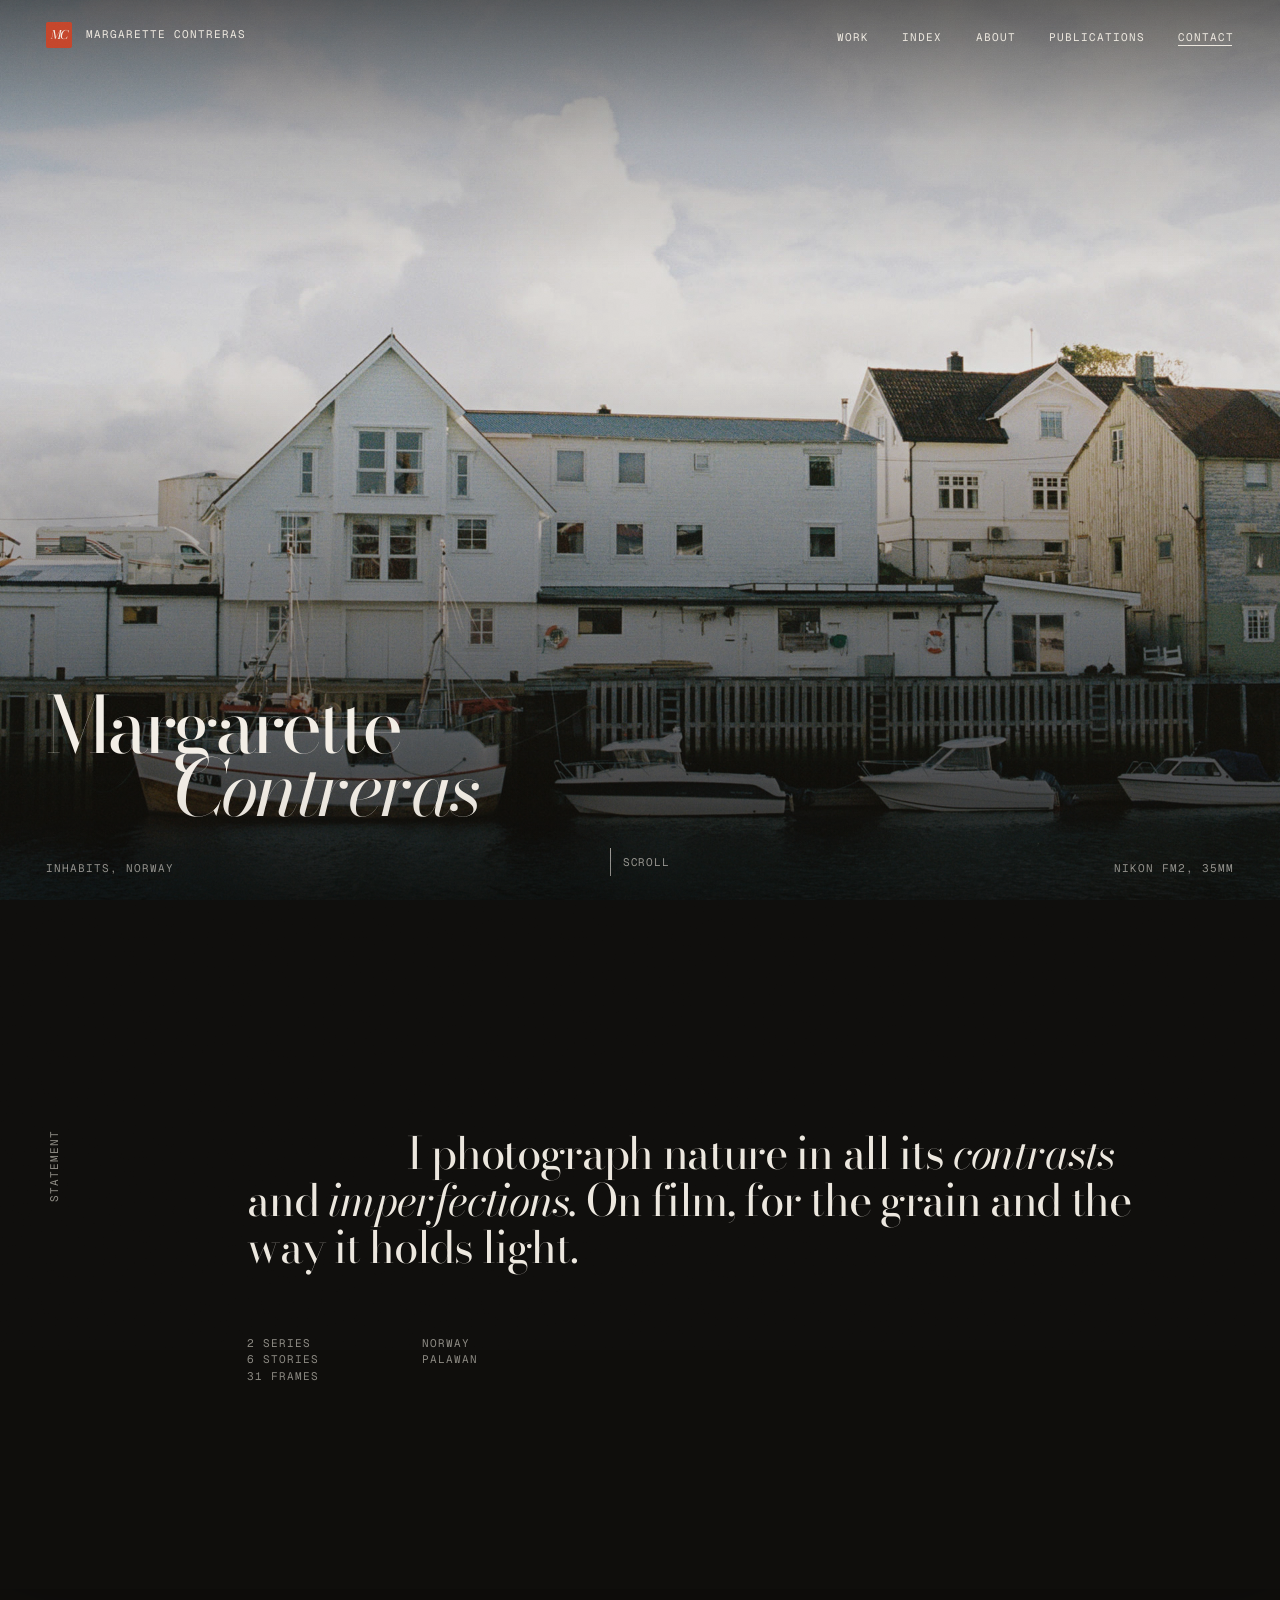
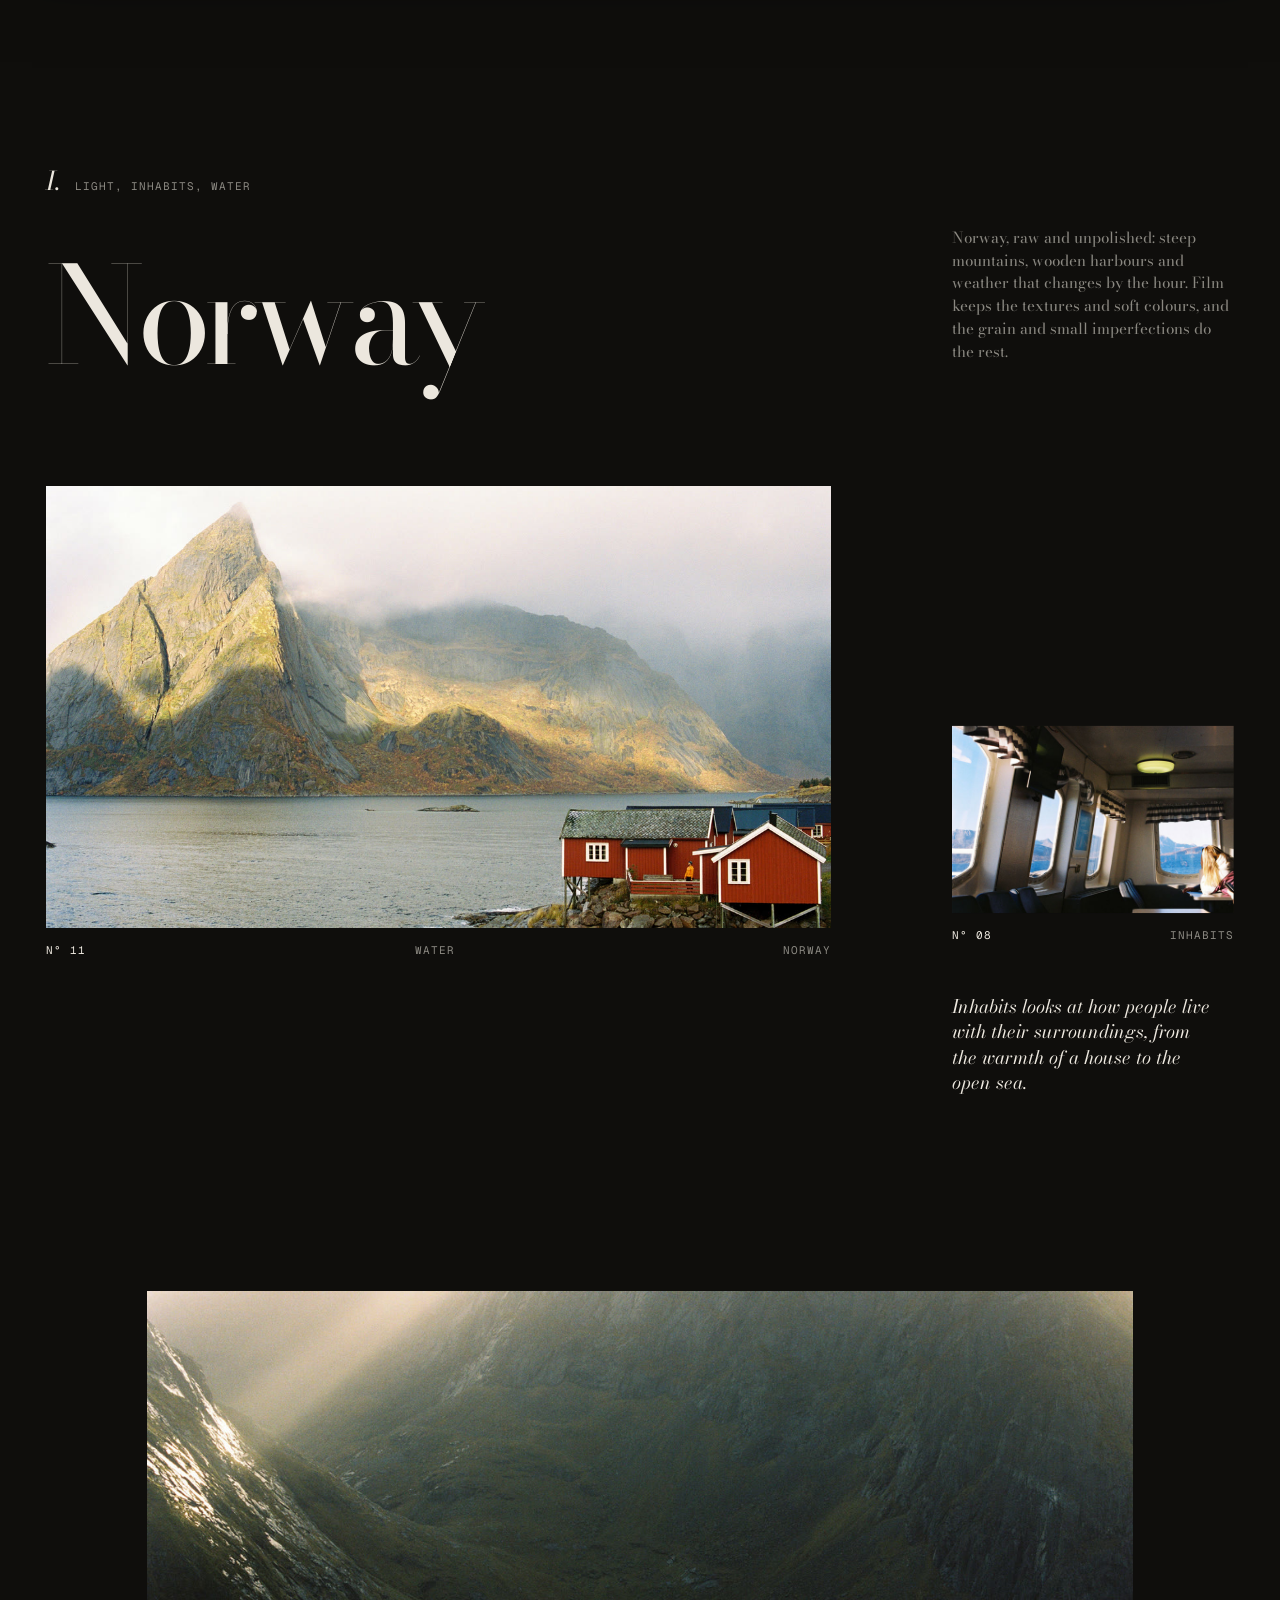
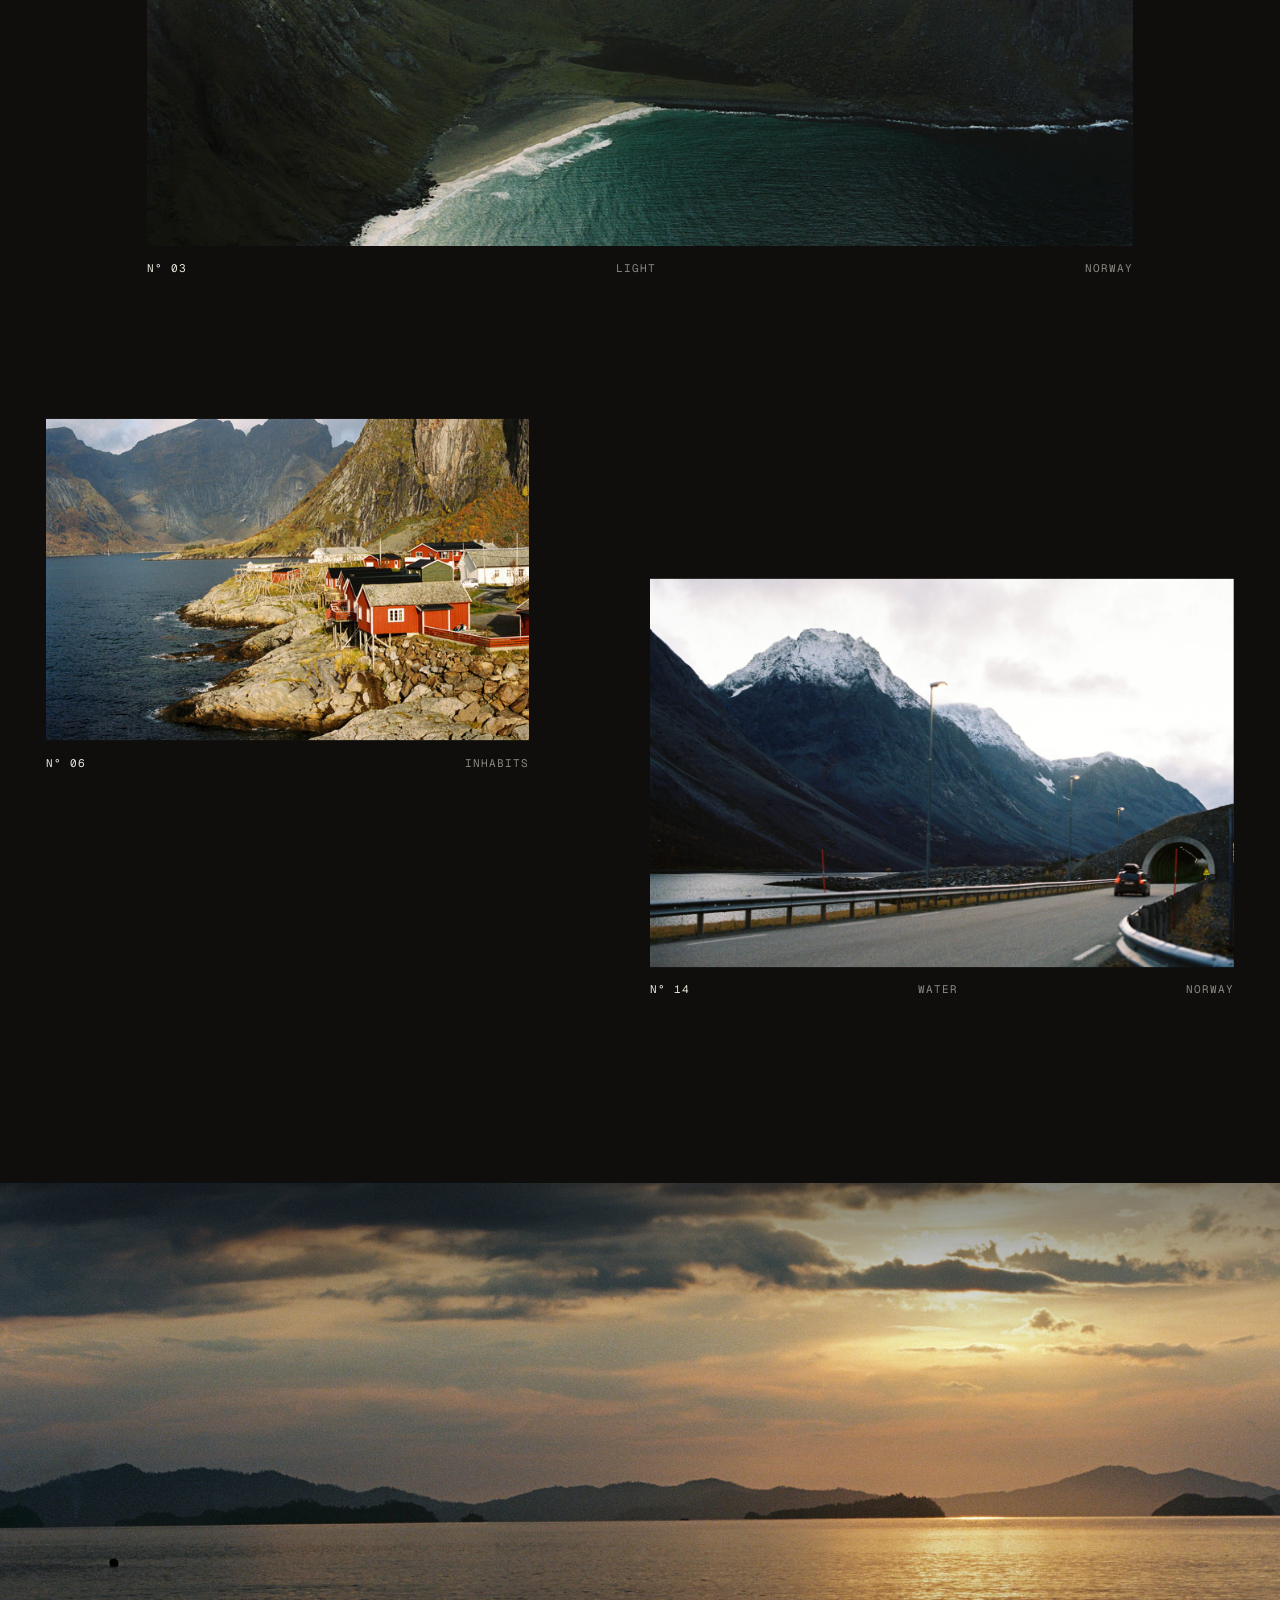
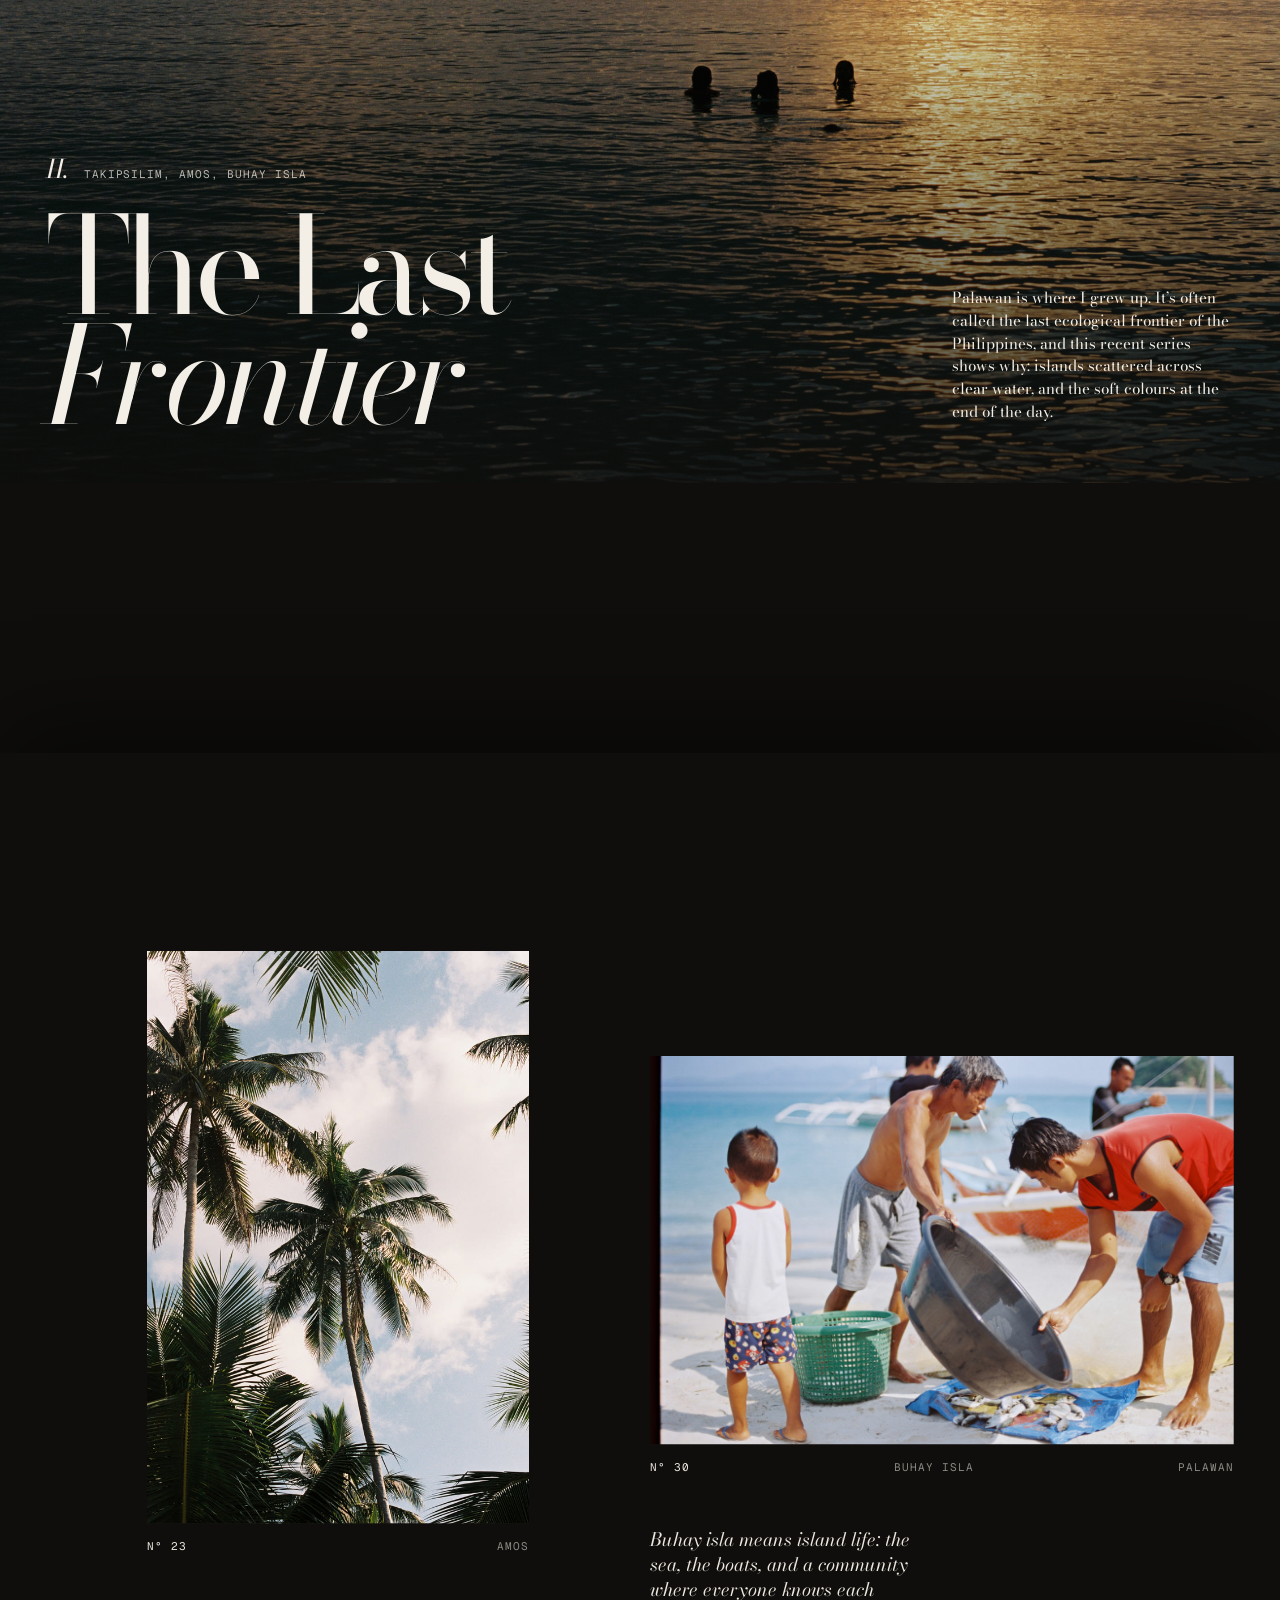
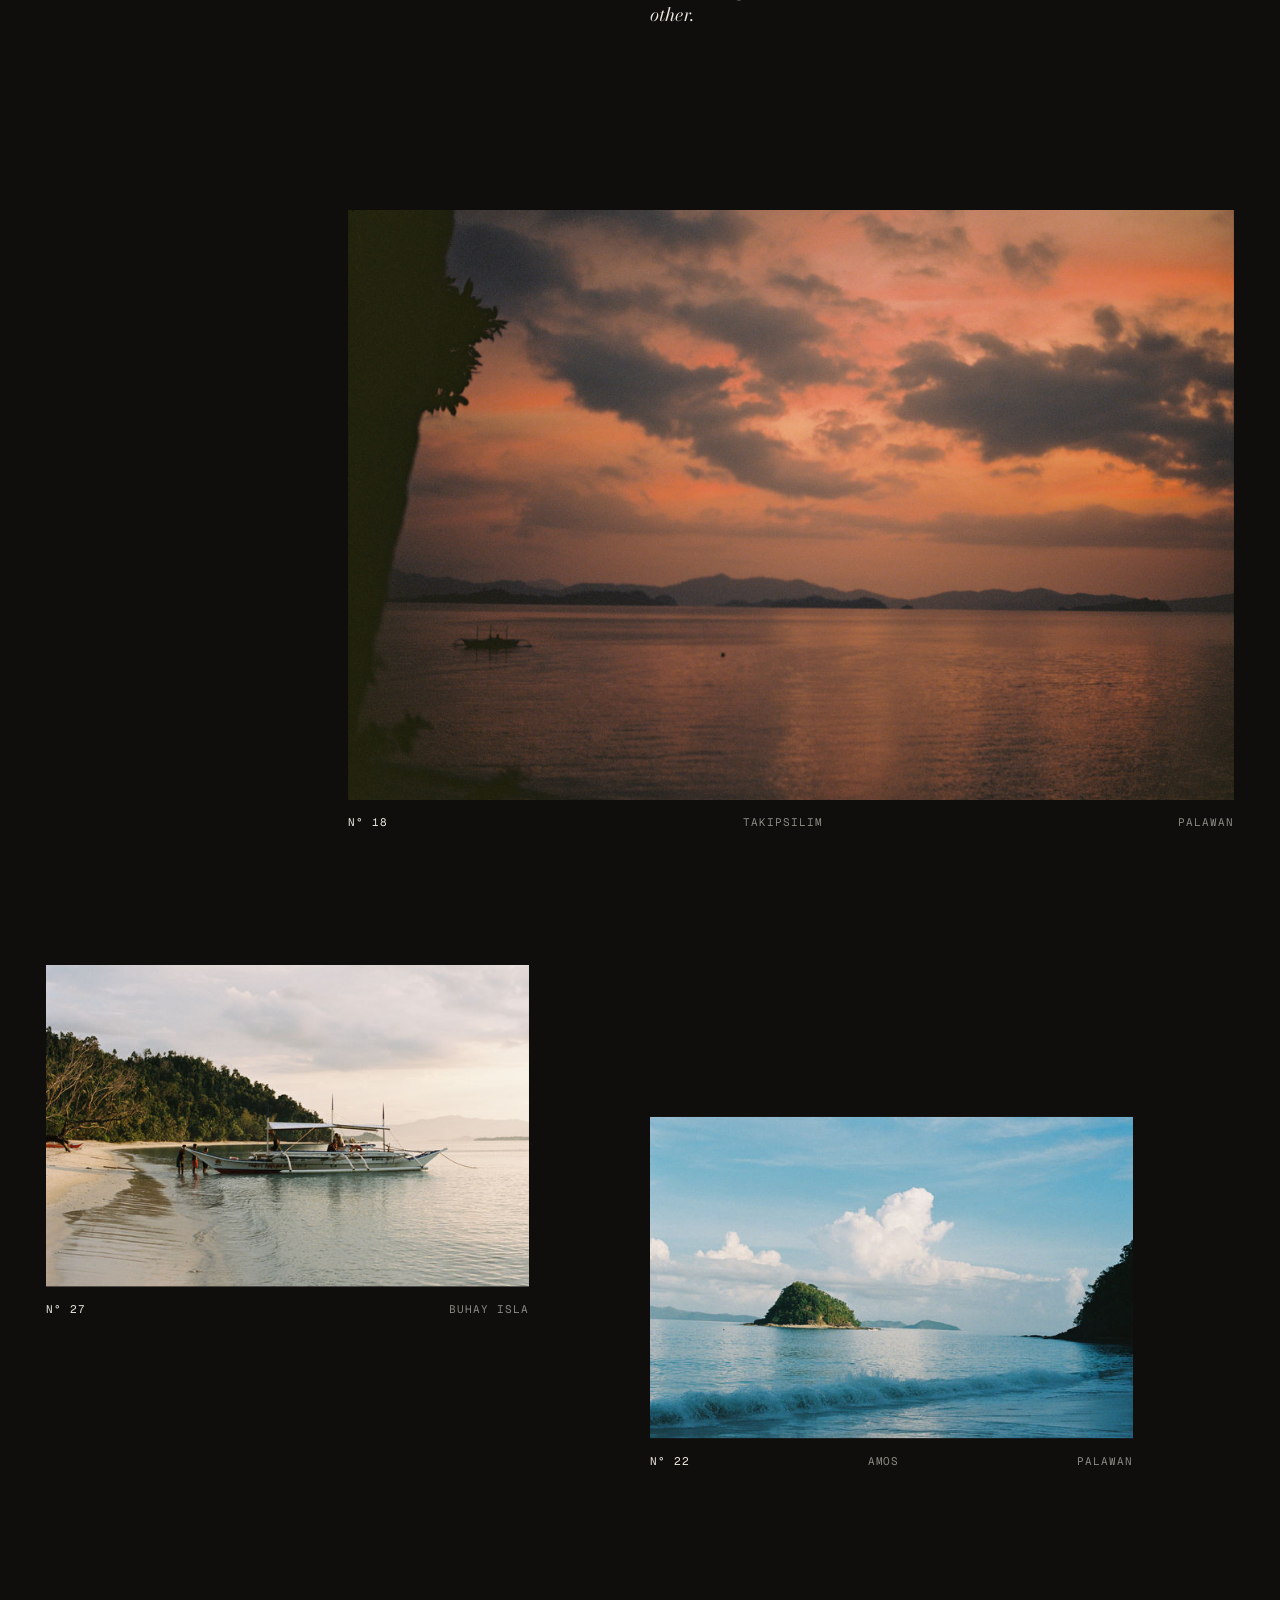
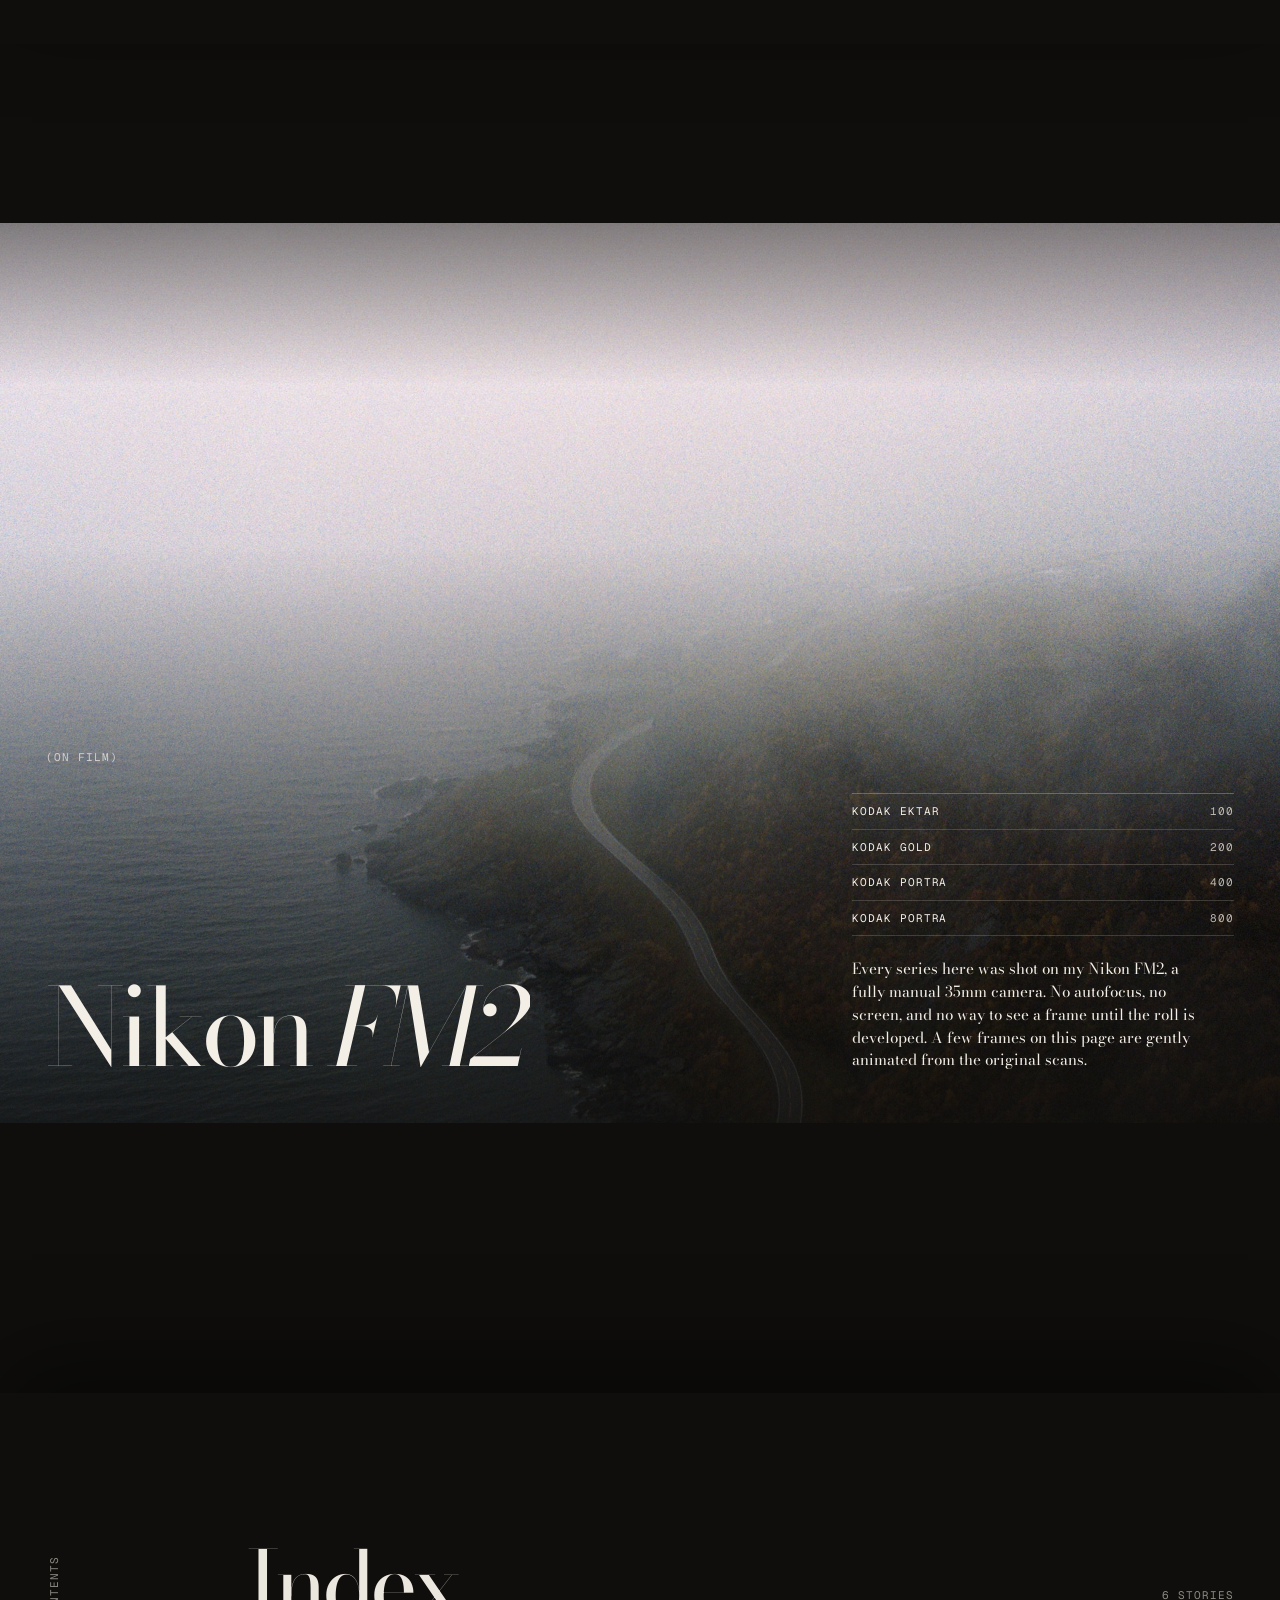
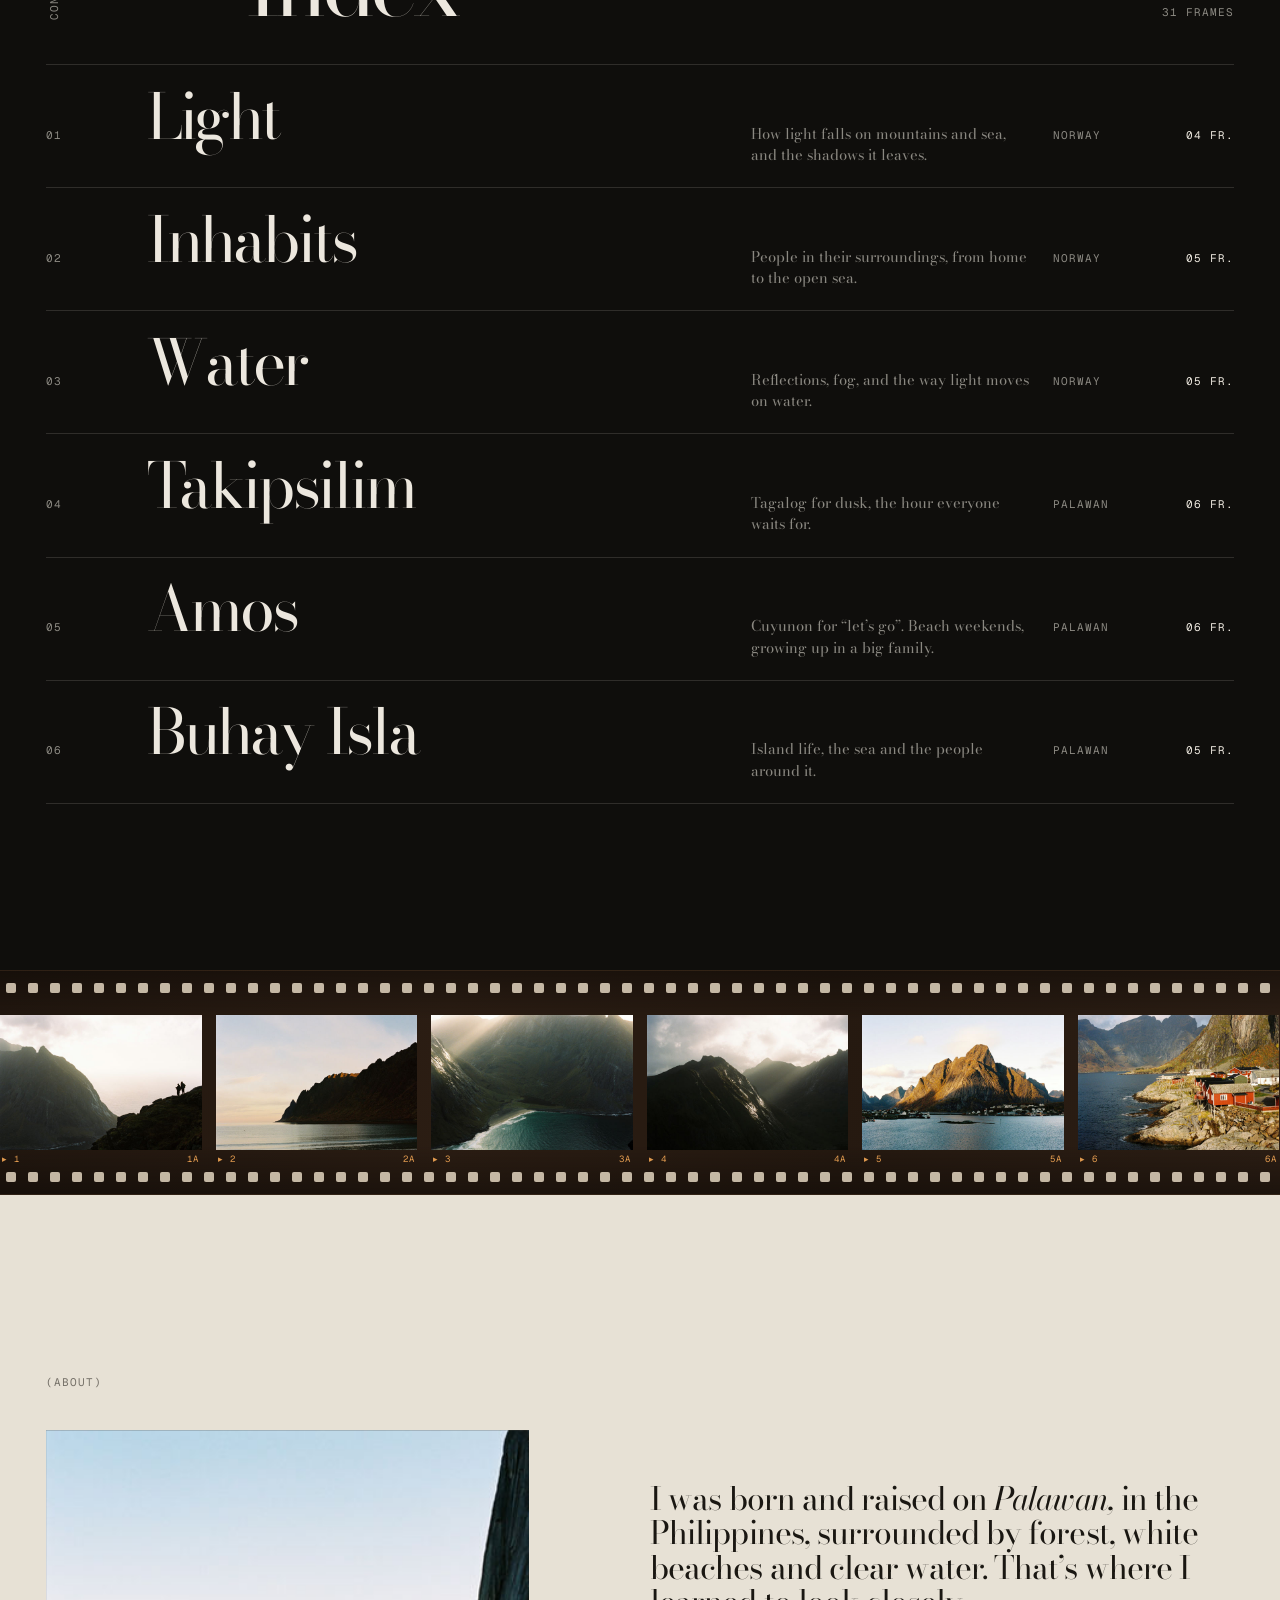
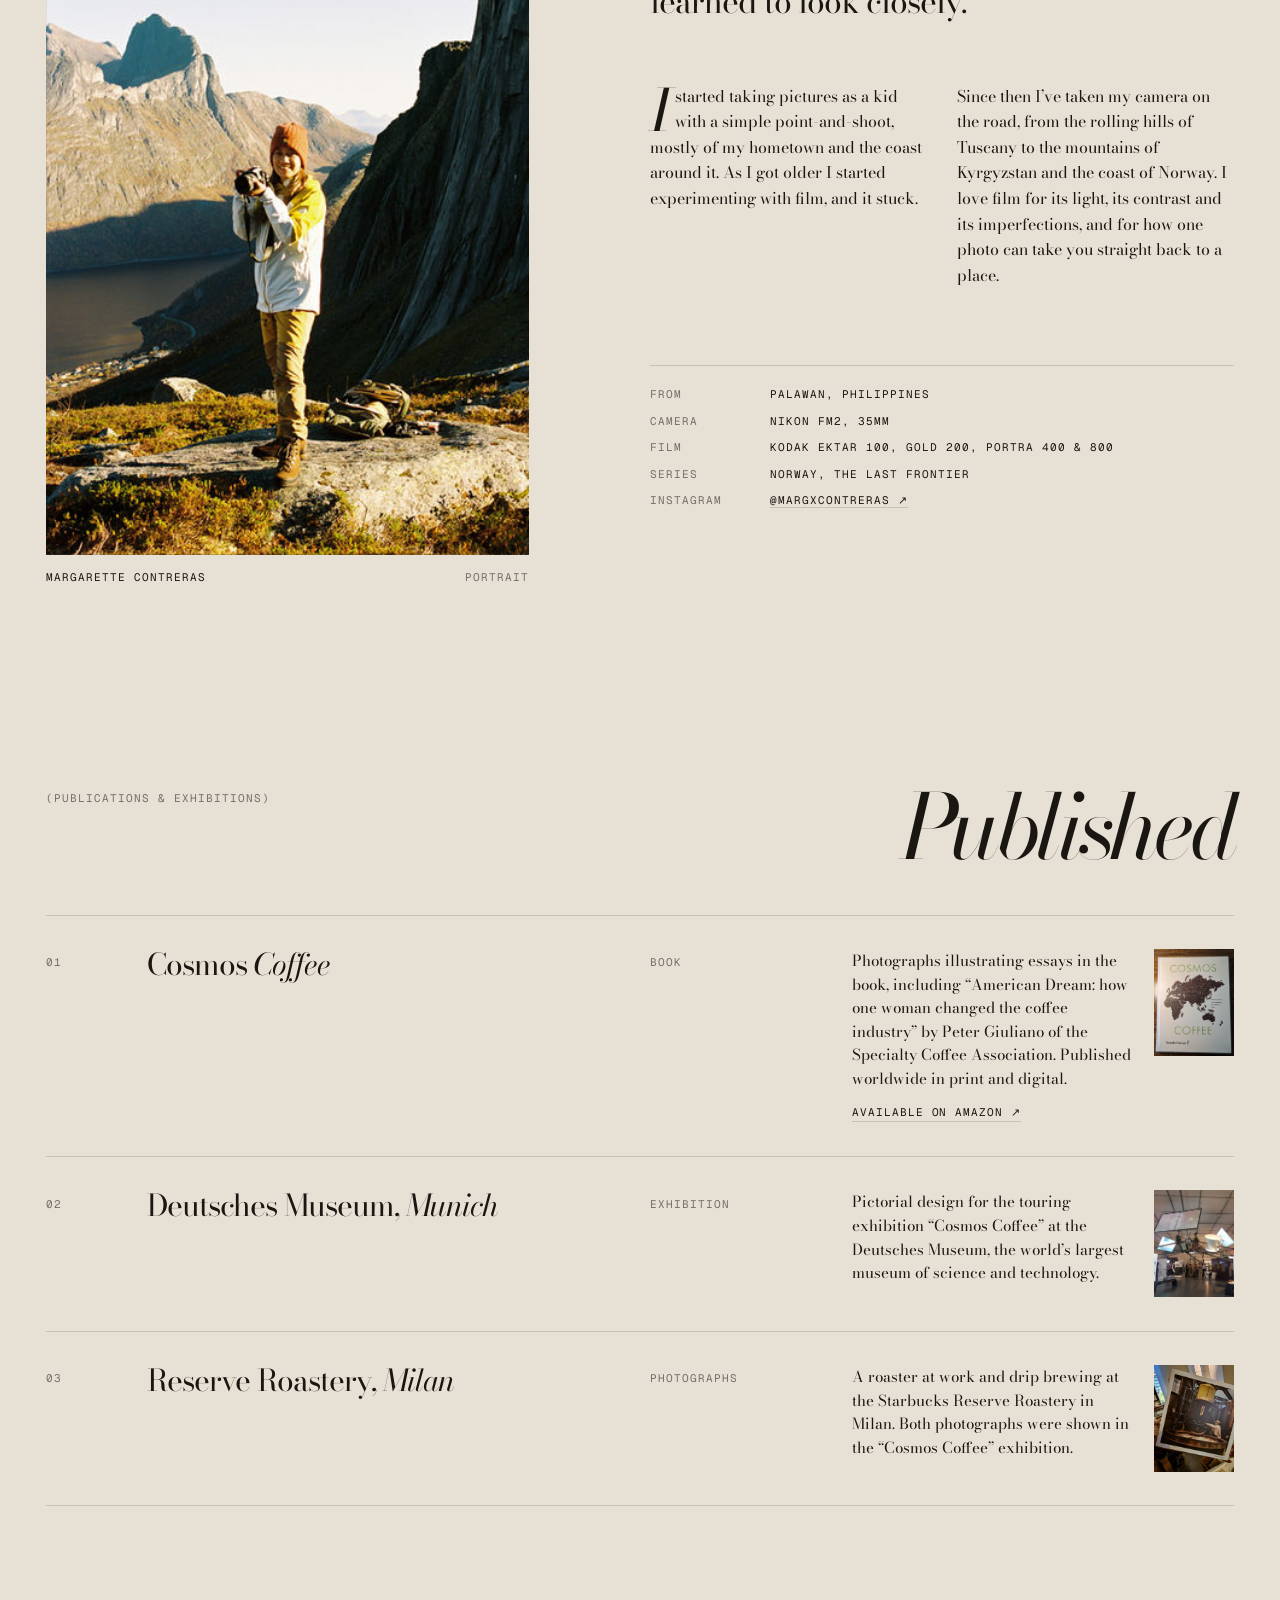
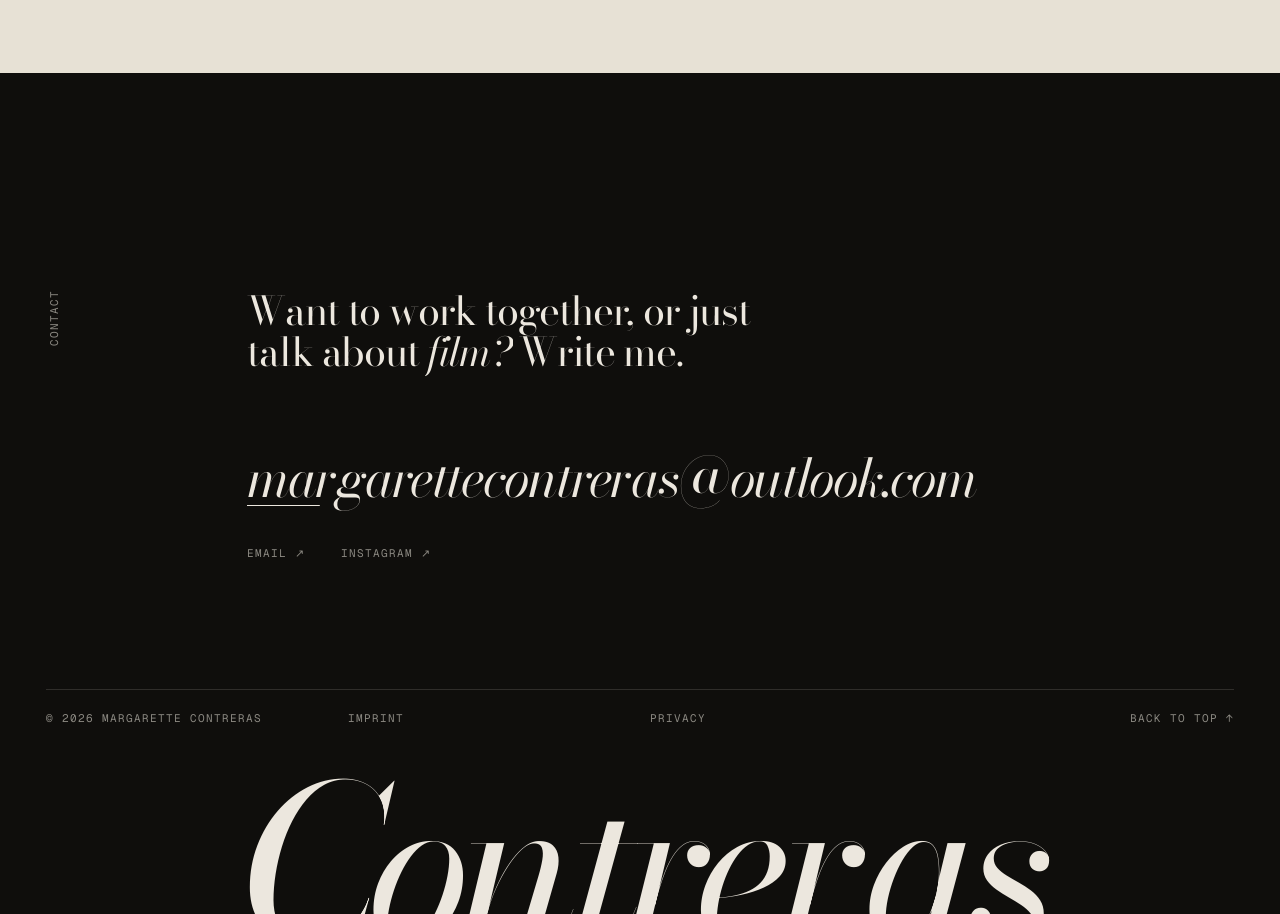
==== commit cfd401e2: "Bring the stories back: copy closer to the original texts, in a plainer voice Co-Authored-By: Claude" ====
--- a/index.html
+++ b/index.html
@@ -4,11 +4,11 @@
   <meta charset="utf-8">
   <meta name="viewport" content="width=device-width, initial-scale=1, viewport-fit=cover">
   <title>Margarette Contreras — Analog Film Photography</title>
-  <meta name="description" content="Analog photography by Margarette Contreras. Norway and Palawan, shot on 35mm film with a Nikon FM2.">
+  <meta name="description" content="Analog film photography by Margarette Contreras. Nature in all its contrasts and imperfections, shot on 35mm in Norway and Palawan.">
   <meta name="theme-color" content="#0f0e0c">
   <meta property="og:type" content="website">
   <meta property="og:title" content="Margarette Contreras — Analog Film Photography">
-  <meta property="og:description" content="Norway and Palawan, shot on 35mm film.">
+  <meta property="og:description" content="Nature in all its contrasts and imperfections, shot on 35mm film.">
   <meta property="og:image" content="assets/img/hero-1200.jpg">
   <meta name="twitter:card" content="summary_large_image">
   <meta name="format-detection" content="telephone=no">
@@ -92,7 +92,7 @@
 
       <section class="statement grid sheet">
         <p class="vlabel mono">Statement</p>
-        <p class="statement__text" data-split="words">I photograph landscapes and the people in them, on <em>35mm film.</em></p>
+        <p class="statement__text" data-split="words">I photograph nature in all its <em>contrasts</em> and <em>imperfections.</em> On film, for the grain and the way it holds light.</p>
         <div class="statement__aside mono reveal">
           <p>2 series<br>6 stories<br>31 frames</p>
           <p>Norway<br>Palawan</p>
@@ -107,7 +107,7 @@
         <header class="chapter__head grid">
           <p class="chapter__kicker mono reveal"><span class="chapter__num">I.</span> Light, Inhabits, Water</p>
           <h2 class="chapter__title" data-split="chars">Norway</h2>
-          <p class="chapter__dek reveal">Three stories from Norway. Mountains, harbours and a lot of weather.</p>
+          <p class="chapter__dek reveal">Norway, raw and unpolished: steep mountains, wooden harbours and weather that changes by the hour. Film keeps the textures and soft colours, and the grain and small imperfections do the rest.</p>
         </header>
 
         <div class="spread">
@@ -126,7 +126,7 @@
               <span class="frame__img"><img src="assets/img/inhabits-05-1200.jpg" srcset="assets/img/inhabits-05-600.jpg 600w, assets/img/inhabits-05-1200.jpg 1200w, assets/img/inhabits-05-2400.jpg 2400w" sizes="(max-width: 760px) 84vw, 25vw" width="1200" height="804" loading="lazy" decoding="async" alt="A woman by the window of a ferry, sea and mountains beyond"></span>
             </button>
             <figcaption class="mono"><span>N° 08</span><span>Inhabits</span></figcaption>
-            <p class="frame__note reveal">Inhabits is about people and the places they live.</p>
+            <p class="frame__note reveal">Inhabits looks at how people live with their surroundings, from the warmth of a house to the open sea.</p>
           </figure>
 
           <figure class="frame" style="--c:2/12;--cm:1/-1">
@@ -167,7 +167,7 @@
             <header class="bleed__head grid pin__content">
               <p class="chapter__kicker mono reveal"><span class="chapter__num">II.</span> Takipsilim, Amos, Buhay Isla</p>
               <h2 class="chapter__title" data-split="chars">The Last <em>Frontier</em></h2>
-              <p class="chapter__dek reveal">Palawan, where I grew up. People call it the last frontier of the Philippines.</p>
+              <p class="chapter__dek reveal">Palawan is where I grew up. It’s often called the last ecological frontier of the Philippines, and this recent series shows why: islands scattered across clear water, and the soft colours at the end of the day.</p>
             </header>
           </div>
 
@@ -187,7 +187,7 @@
                 <span class="frame__img"><img src="assets/img/isla-04-1200.jpg" srcset="assets/img/isla-04-600.jpg 600w, assets/img/isla-04-1200.jpg 1200w, assets/img/isla-04-2400.jpg 2400w" sizes="(max-width: 760px) 100vw, 50vw" width="1200" height="804" loading="lazy" decoding="async" alt="Fishermen and a child sorting the catch on the beach"></span>
               </button>
               <figcaption class="mono"><span>N° 30</span><span>Buhay Isla</span><span>Palawan</span></figcaption>
-              <p class="frame__note reveal">Buhay isla means island life.</p>
+              <p class="frame__note reveal">Buhay isla means island life: the sea, the boats, and a community where everyone knows each other.</p>
             </figure>
 
             <figure class="frame" style="--c:4/13;--cm:1/-1">
@@ -233,7 +233,7 @@
               <li><span>Kodak Portra</span><span>400</span></li>
               <li><span>Kodak Portra</span><span>800</span></li>
             </ul>
-            <p>All series are shot on a Nikon FM2, a fully manual 35mm camera. A few frames on this page are animated from the original scans.</p>
+            <p>Every series here was shot on my Nikon FM2, a fully manual 35mm camera. No autofocus, no screen, and no way to see a frame until the roll is developed. A few frames on this page are gently animated from the original scans.</p>
           </div>
         </div>
       </section>
@@ -245,12 +245,12 @@
           <p class="mono label index__meta">6 stories<br>31 frames</p>
         </header>
         <ol class="index__list">
-          <li><button class="index__row" type="button" data-open="light"><span class="mono">01</span><span class="index__title">Light</span><span class="index__dek">Light on mountains and sea.</span><span class="mono index__series">Norway</span><span class="mono index__count">04 fr.</span><img class="index__thumb" src="assets/img/light-01-600.jpg" alt="" loading="lazy" decoding="async"></button></li>
-          <li><button class="index__row" type="button" data-open="inhabits"><span class="mono">02</span><span class="index__title">Inhabits</span><span class="index__dek">People and the places they live.</span><span class="mono index__series">Norway</span><span class="mono index__count">05 fr.</span><img class="index__thumb" src="assets/img/inhabits-01-600.jpg" alt="" loading="lazy" decoding="async"></button></li>
-          <li><button class="index__row" type="button" data-open="water"><span class="mono">03</span><span class="index__title">Water</span><span class="index__dek">Fog, rainbows, still water.</span><span class="mono index__series">Norway</span><span class="mono index__count">05 fr.</span><img class="index__thumb" src="assets/img/water-03-600.jpg" alt="" loading="lazy" decoding="async"></button></li>
-          <li><button class="index__row" type="button" data-open="takipsilim"><span class="mono">04</span><span class="index__title">Takipsilim</span><span class="index__dek">Tagalog for dusk.</span><span class="mono index__series">Palawan</span><span class="mono index__count">06 fr.</span><img class="index__thumb" src="assets/img/takipsilim-06-600.jpg" alt="" loading="lazy" decoding="async"></button></li>
-          <li><button class="index__row" type="button" data-open="amos"><span class="mono">05</span><span class="index__title">Amos</span><span class="index__dek">Cuyunon for “let’s go”. Beach weekends with my family.</span><span class="mono index__series">Palawan</span><span class="mono index__count">06 fr.</span><img class="index__thumb" src="assets/img/amos-01-600.jpg" alt="" loading="lazy" decoding="async"></button></li>
-          <li><button class="index__row" type="button" data-open="isla"><span class="mono">06</span><span class="index__title">Buhay Isla</span><span class="index__dek">Island life. Fishermen, boats, the shore.</span><span class="mono index__series">Palawan</span><span class="mono index__count">05 fr.</span><img class="index__thumb" src="assets/img/isla-03-600.jpg" alt="" loading="lazy" decoding="async"></button></li>
+          <li><button class="index__row" type="button" data-open="light"><span class="mono">01</span><span class="index__title">Light</span><span class="index__dek">How light falls on mountains and sea, and the shadows it leaves.</span><span class="mono index__series">Norway</span><span class="mono index__count">04 fr.</span><img class="index__thumb" src="assets/img/light-01-600.jpg" alt="" loading="lazy" decoding="async"></button></li>
+          <li><button class="index__row" type="button" data-open="inhabits"><span class="mono">02</span><span class="index__title">Inhabits</span><span class="index__dek">People in their surroundings, from home to the open sea.</span><span class="mono index__series">Norway</span><span class="mono index__count">05 fr.</span><img class="index__thumb" src="assets/img/inhabits-01-600.jpg" alt="" loading="lazy" decoding="async"></button></li>
+          <li><button class="index__row" type="button" data-open="water"><span class="mono">03</span><span class="index__title">Water</span><span class="index__dek">Reflections, fog, and the way light moves on water.</span><span class="mono index__series">Norway</span><span class="mono index__count">05 fr.</span><img class="index__thumb" src="assets/img/water-03-600.jpg" alt="" loading="lazy" decoding="async"></button></li>
+          <li><button class="index__row" type="button" data-open="takipsilim"><span class="mono">04</span><span class="index__title">Takipsilim</span><span class="index__dek">Tagalog for dusk, the hour everyone waits for.</span><span class="mono index__series">Palawan</span><span class="mono index__count">06 fr.</span><img class="index__thumb" src="assets/img/takipsilim-06-600.jpg" alt="" loading="lazy" decoding="async"></button></li>
+          <li><button class="index__row" type="button" data-open="amos"><span class="mono">05</span><span class="index__title">Amos</span><span class="index__dek">Cuyunon for “let’s go”. Beach weekends, growing up in a big family.</span><span class="mono index__series">Palawan</span><span class="mono index__count">06 fr.</span><img class="index__thumb" src="assets/img/amos-01-600.jpg" alt="" loading="lazy" decoding="async"></button></li>
+          <li><button class="index__row" type="button" data-open="isla"><span class="mono">06</span><span class="index__title">Buhay Isla</span><span class="index__dek">Island life, the sea and the people around it.</span><span class="mono index__series">Palawan</span><span class="mono index__count">05 fr.</span><img class="index__thumb" src="assets/img/isla-03-600.jpg" alt="" loading="lazy" decoding="async"></button></li>
         </ol>
         <div class="index__preview" aria-hidden="true">
           <img src="assets/img/light-01-600.jpg" alt="" data-key="light" loading="lazy">
@@ -277,10 +277,10 @@
           <figcaption class="mono"><span>Margarette Contreras</span><span>Portrait</span></figcaption>
         </figure>
         <div class="about__body">
-          <h2 class="about__lead" id="about-title" data-split="words">I grew up on <em>Palawan,</em> in the Philippines, between the forest and the sea.</h2>
+          <h2 class="about__lead" id="about-title" data-split="words">I was born and raised on <em>Palawan,</em> in the Philippines, surrounded by forest, white beaches and clear water. That’s where I learned to look closely.</h2>
           <div class="about__cols reveal">
-            <p>I started with a point-and-shoot, taking pictures of my hometown. Later I switched to film and started travelling: Tuscany, Kyrgyzstan, Norway.</p>
-            <p>I shoot film because I like its grain, its colours and its small mistakes.</p>
+            <p>I started taking pictures as a kid with a simple point-and-shoot, mostly of my hometown and the coast around it. As I got older I started experimenting with film, and it stuck.</p>
+            <p>Since then I’ve taken my camera on the road, from the rolling hills of Tuscany to the mountains of Kyrgyzstan and the coast of Norway. I love film for its light, its contrast and its imperfections, and for how one photo can take you straight back to a place.</p>
           </div>
           <dl class="facts mono reveal">
             <dt>From</dt><dd>Palawan, Philippines</dd>
@@ -296,7 +296,7 @@
     <!-- Publications -->
     <section class="pubs theme-bone" id="publications" aria-labelledby="pubs-title">
       <header class="pubs__head">
-        <p class="mono label">(Publications)</p>
+        <p class="mono label">(Publications &amp; exhibitions)</p>
         <h2 class="pubs__heading" id="pubs-title" data-split="chars">Published</h2>
       </header>
       <ol class="pubs__list">
@@ -304,22 +304,22 @@
           <span class="mono pub__num">01</span>
           <h3 class="pub__title">Cosmos <em>Coffee</em></h3>
           <p class="mono pub__type">Book</p>
-          <p class="pub__text">Photographs for essays in the book, including one by Peter Giuliano of the Specialty Coffee Association.
-            <a class="mono pub__link" href="https://www.amazon.com/Cosmos-Coffee-German-Melanie-Jahreis-ebook/dp/B07VYSWM2W" target="_blank" rel="noopener">On Amazon ↗</a></p>
+          <p class="pub__text">Photographs illustrating essays in the book, including “American Dream: how one woman changed the coffee industry” by Peter Giuliano of the Specialty Coffee Association. Published worldwide in print and digital.
+            <a class="mono pub__link" href="https://www.amazon.com/Cosmos-Coffee-German-Melanie-Jahreis-ebook/dp/B07VYSWM2W" target="_blank" rel="noopener">Available on Amazon ↗</a></p>
           <button class="pub__thumb" type="button" data-open="publications" data-at="1" data-cursor="View"><img src="assets/img/pub-02-600.jpg" width="338" height="600" loading="lazy" decoding="async" alt="Cover of the book Cosmos Coffee"></button>
         </li>
         <li class="pub reveal">
           <span class="mono pub__num">02</span>
           <h3 class="pub__title">Deutsches Museum, <em>Munich</em></h3>
           <p class="mono pub__type">Exhibition</p>
-          <p class="pub__text">Photographs for the touring exhibition “Cosmos Coffee”.</p>
+          <p class="pub__text">Pictorial design for the touring exhibition “Cosmos Coffee” at the Deutsches Museum, the world’s largest museum of science and technology.</p>
           <button class="pub__thumb" type="button" data-open="publications" data-at="2" data-cursor="View"><img src="assets/img/pub-03-600.jpg" width="338" height="600" loading="lazy" decoding="async" alt="The Cosmos Coffee exhibition at the Deutsches Museum, Munich"></button>
         </li>
         <li class="pub reveal">
           <span class="mono pub__num">03</span>
           <h3 class="pub__title">Reserve Roastery, <em>Milan</em></h3>
           <p class="mono pub__type">Photographs</p>
-          <p class="pub__text">Two photographs from the Starbucks Reserve Roastery in Milan, shown in the same exhibition.</p>
+          <p class="pub__text">A roaster at work and drip brewing at the Starbucks Reserve Roastery in Milan. Both photographs were shown in the “Cosmos Coffee” exhibition.</p>
           <button class="pub__thumb" type="button" data-open="publications" data-at="3" data-cursor="View"><img src="assets/img/pub-04-600.jpg" width="450" height="600" loading="lazy" decoding="async" alt="Framed photograph of a roaster at work"></button>
         </li>
       </ol>
@@ -329,7 +329,7 @@
     <section class="contact" id="contact" aria-labelledby="contact-title">
       <div class="grid contact__grid">
         <p class="vlabel mono">Contact</p>
-        <h2 class="contact__kicker" id="contact-title" data-split="words">Say <em>hello.</em></h2>
+        <h2 class="contact__kicker" id="contact-title" data-split="words">Want to work together, or just talk about <em>film?</em> Write me.</h2>
         <a class="contact__mail" href="mailto:margarettecontreras@outlook.com">margarettecontreras<wbr>@outlook.com</a>
         <div class="contact__links mono">
           <a href="mailto:margarettecontreras@outlook.com">Email ↗</a>
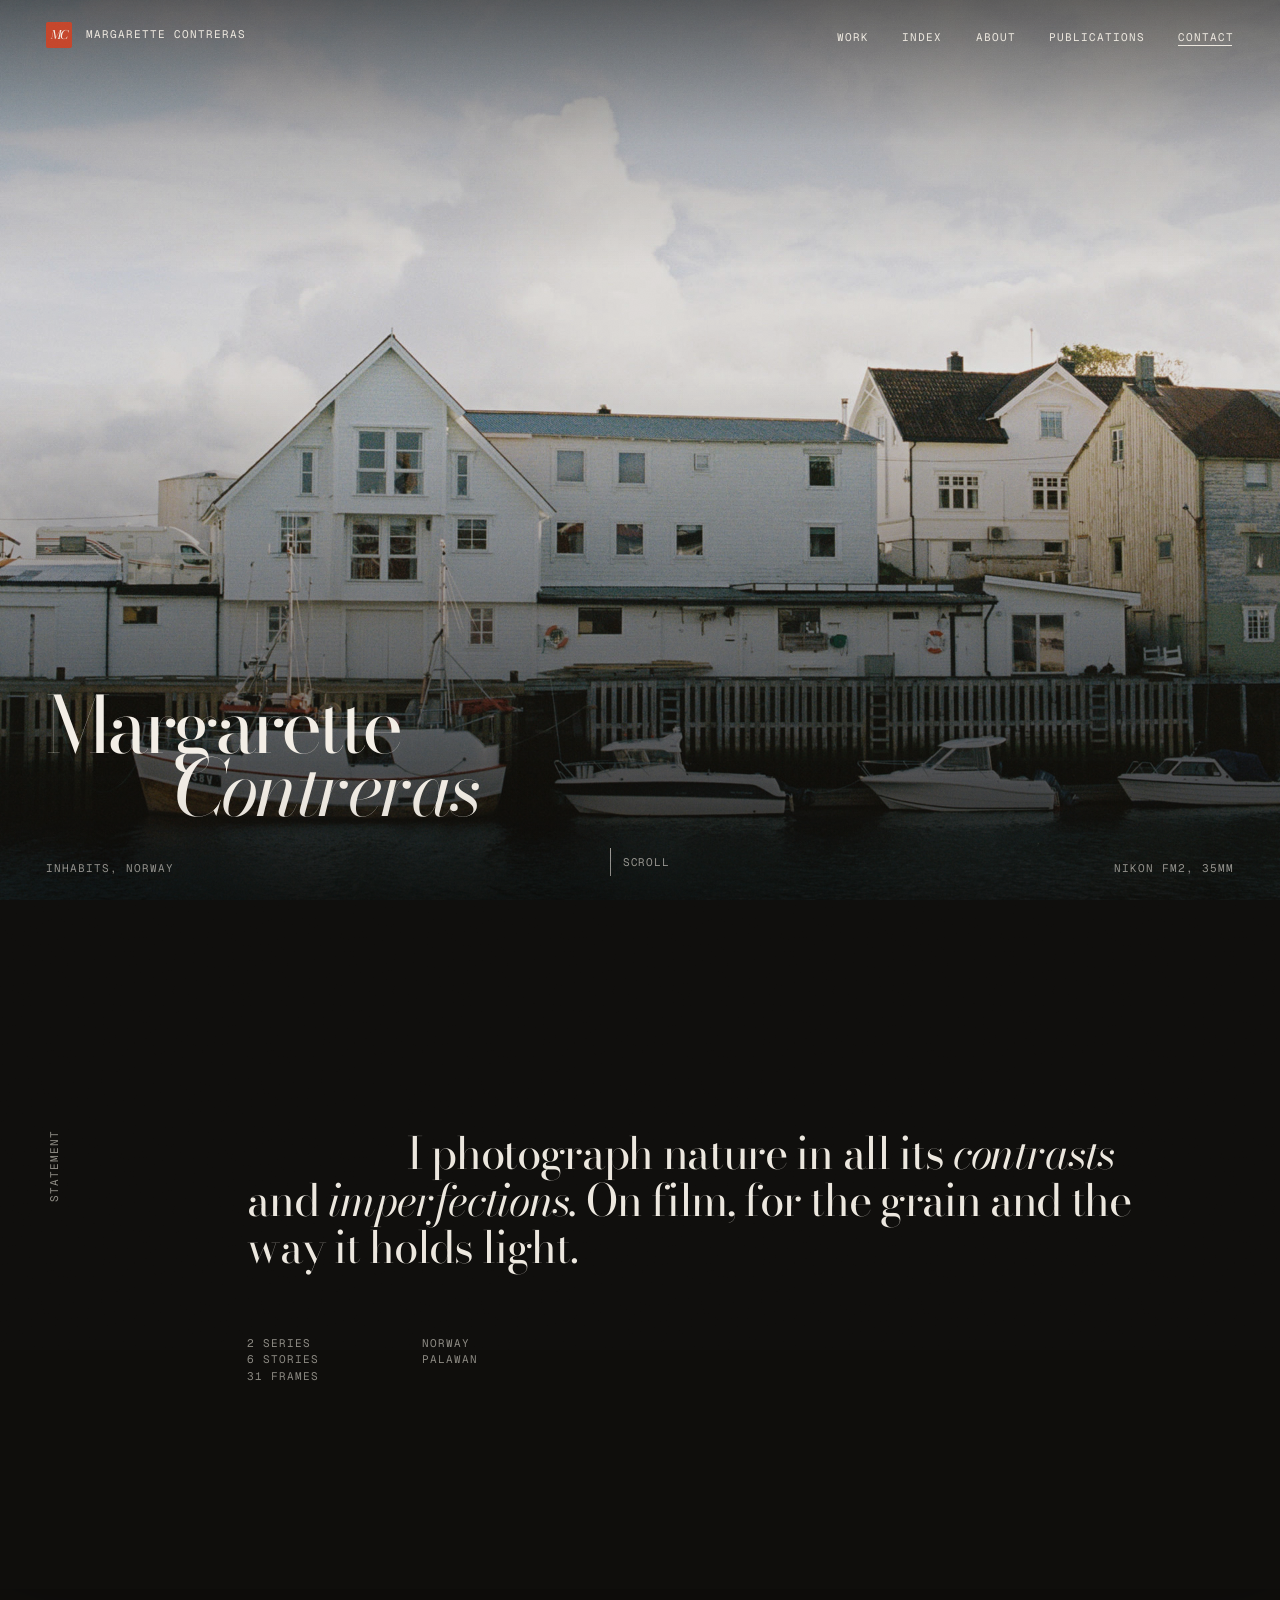
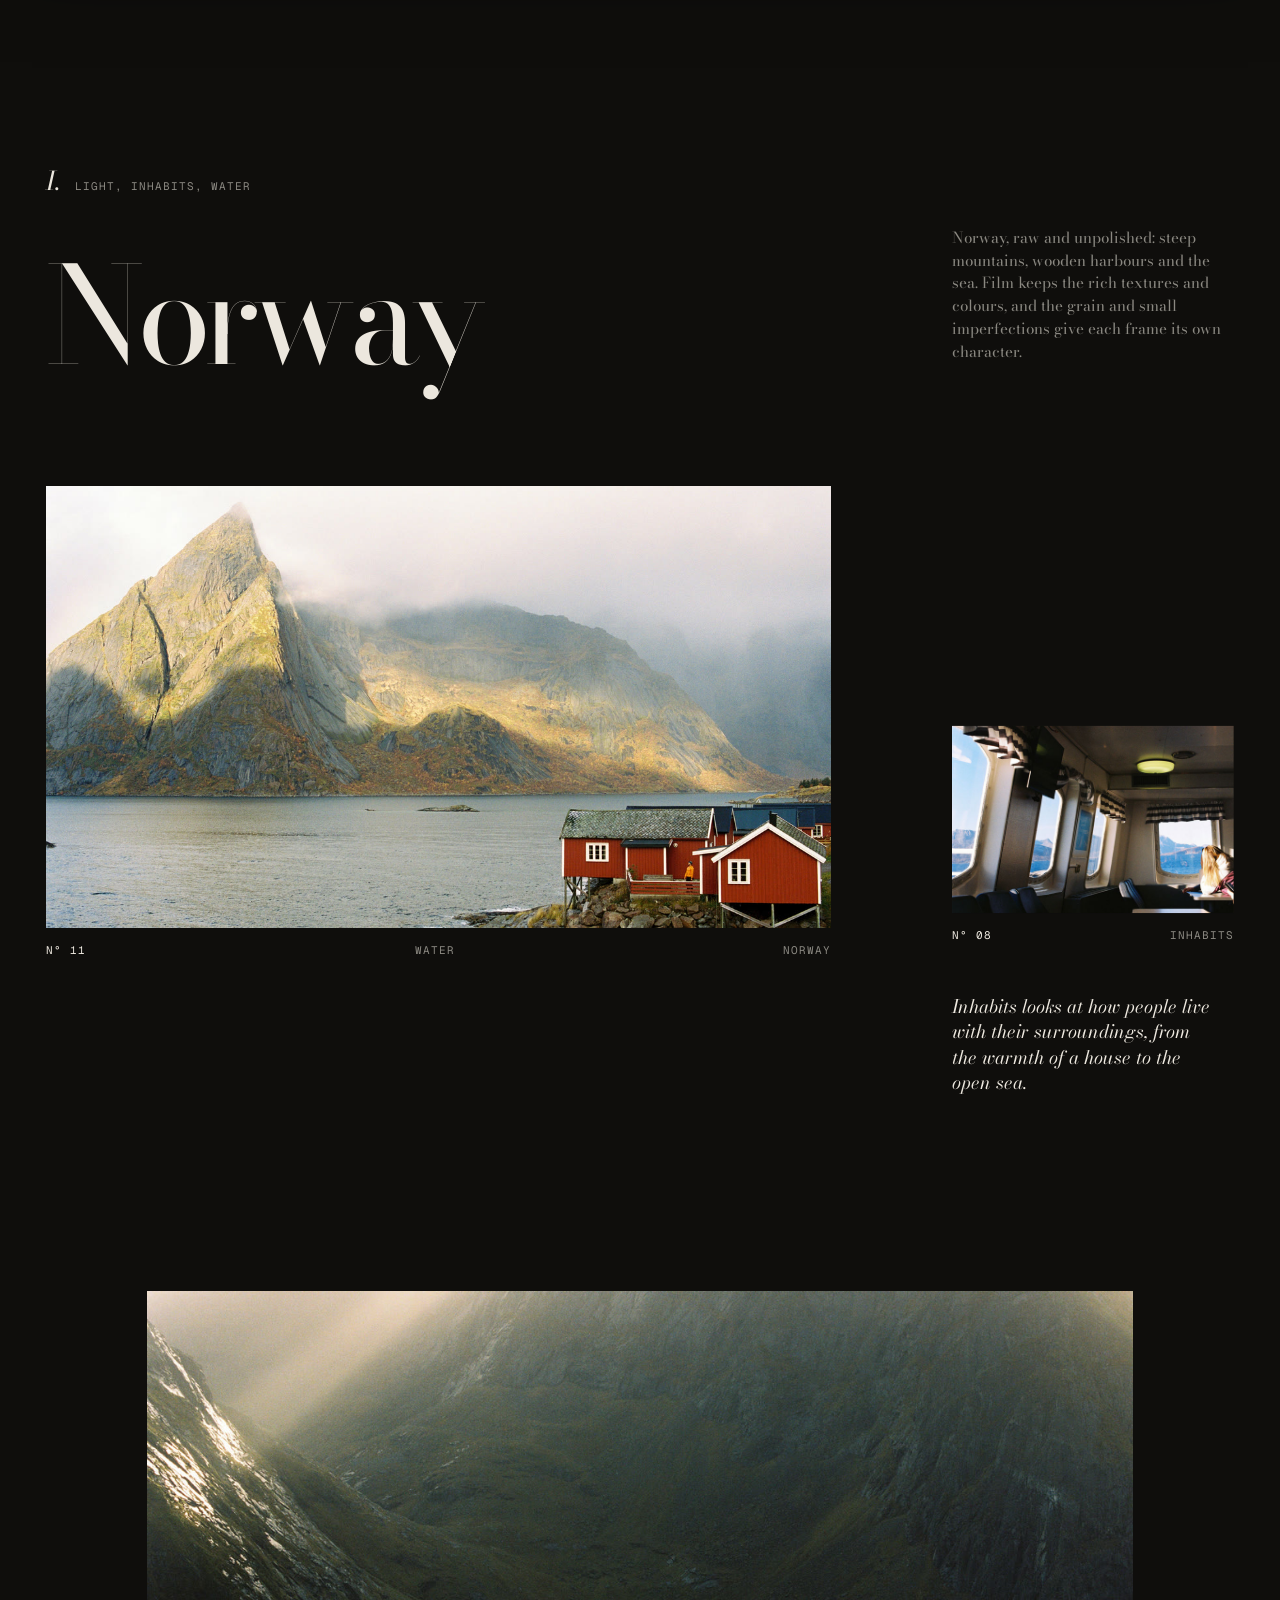
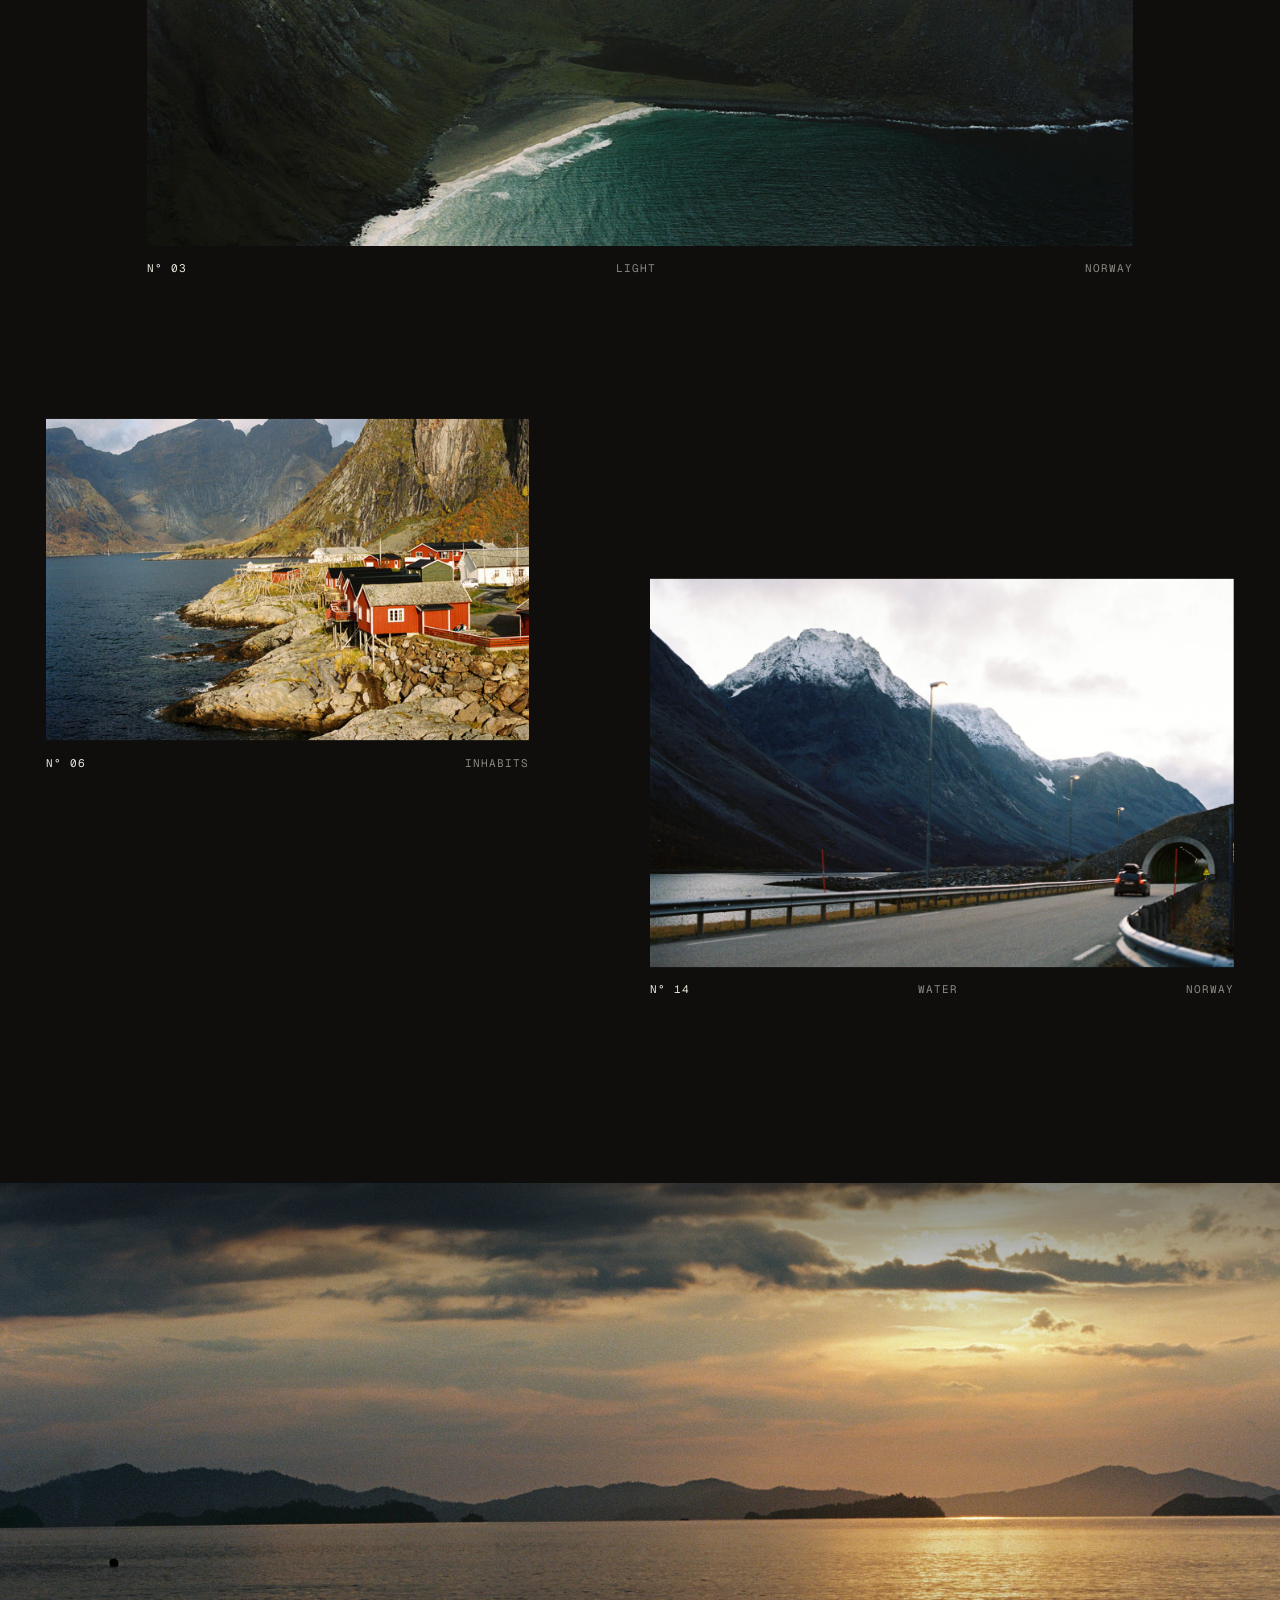
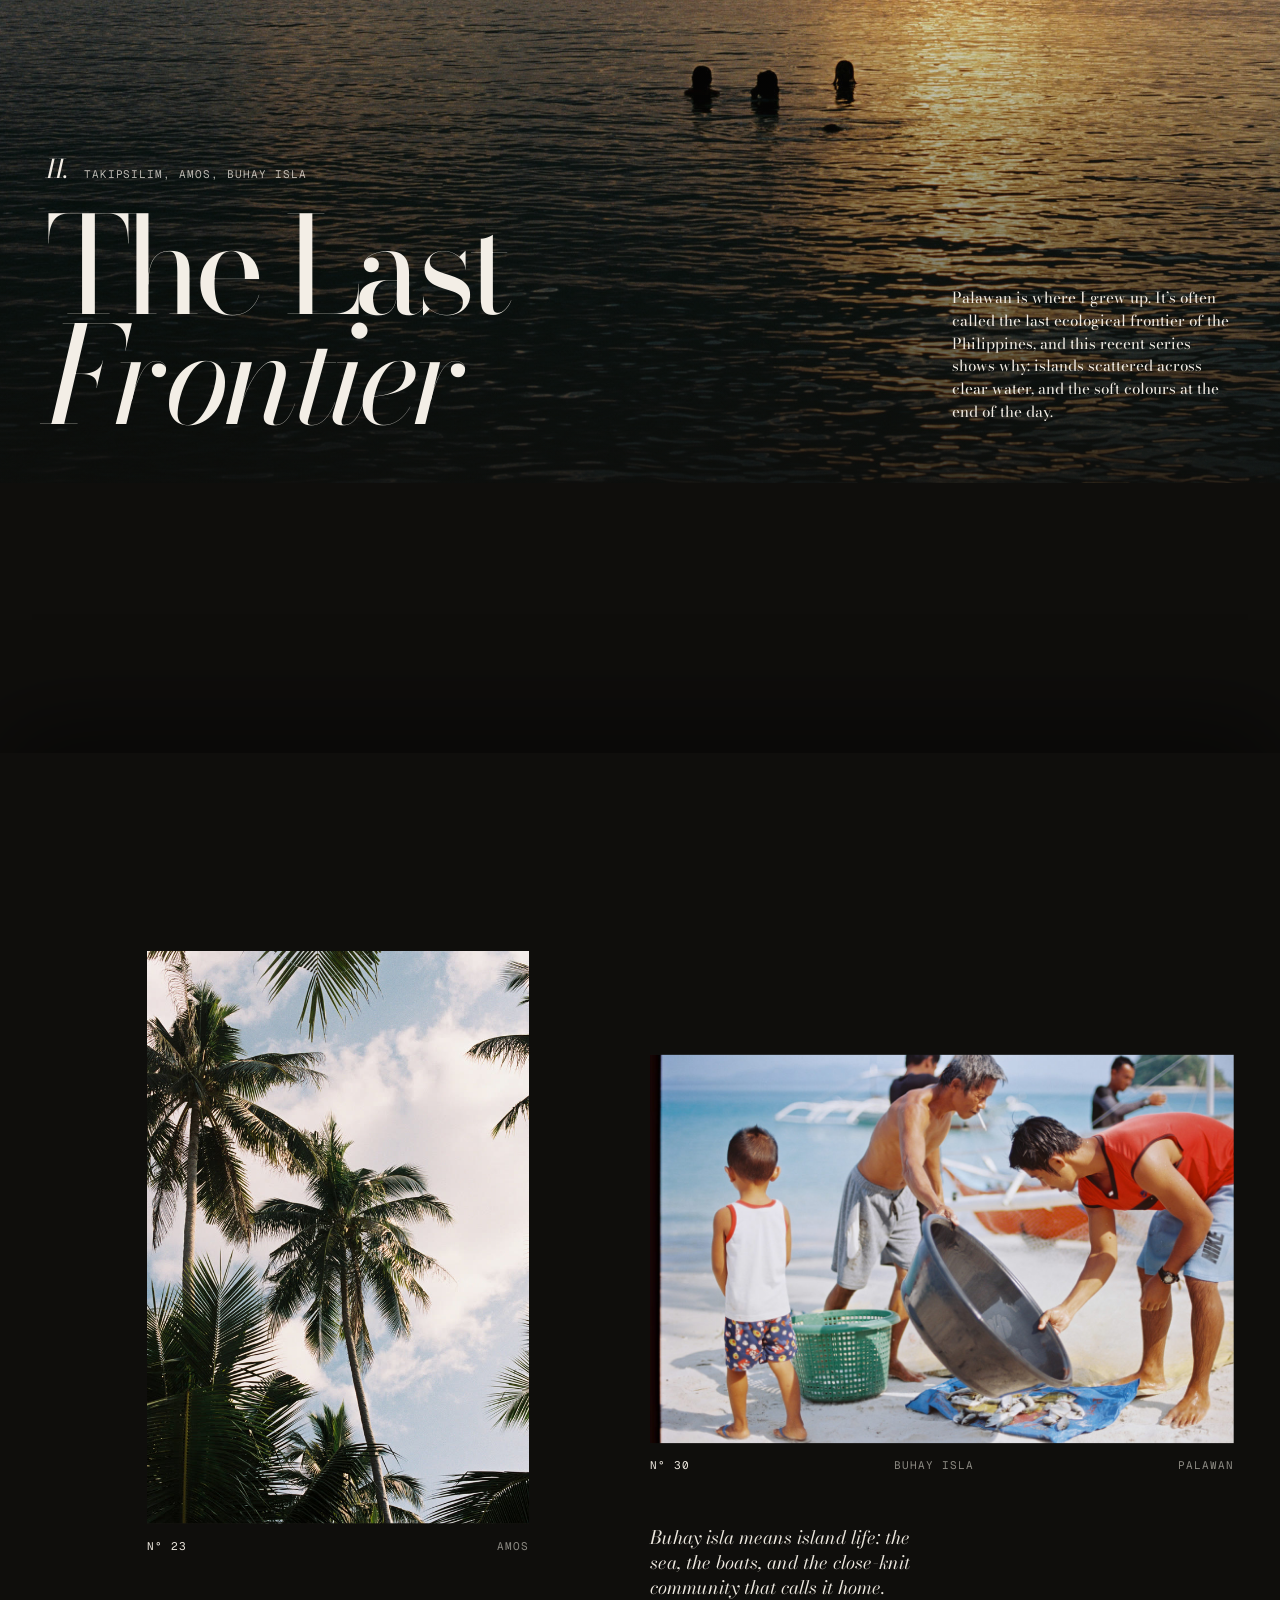
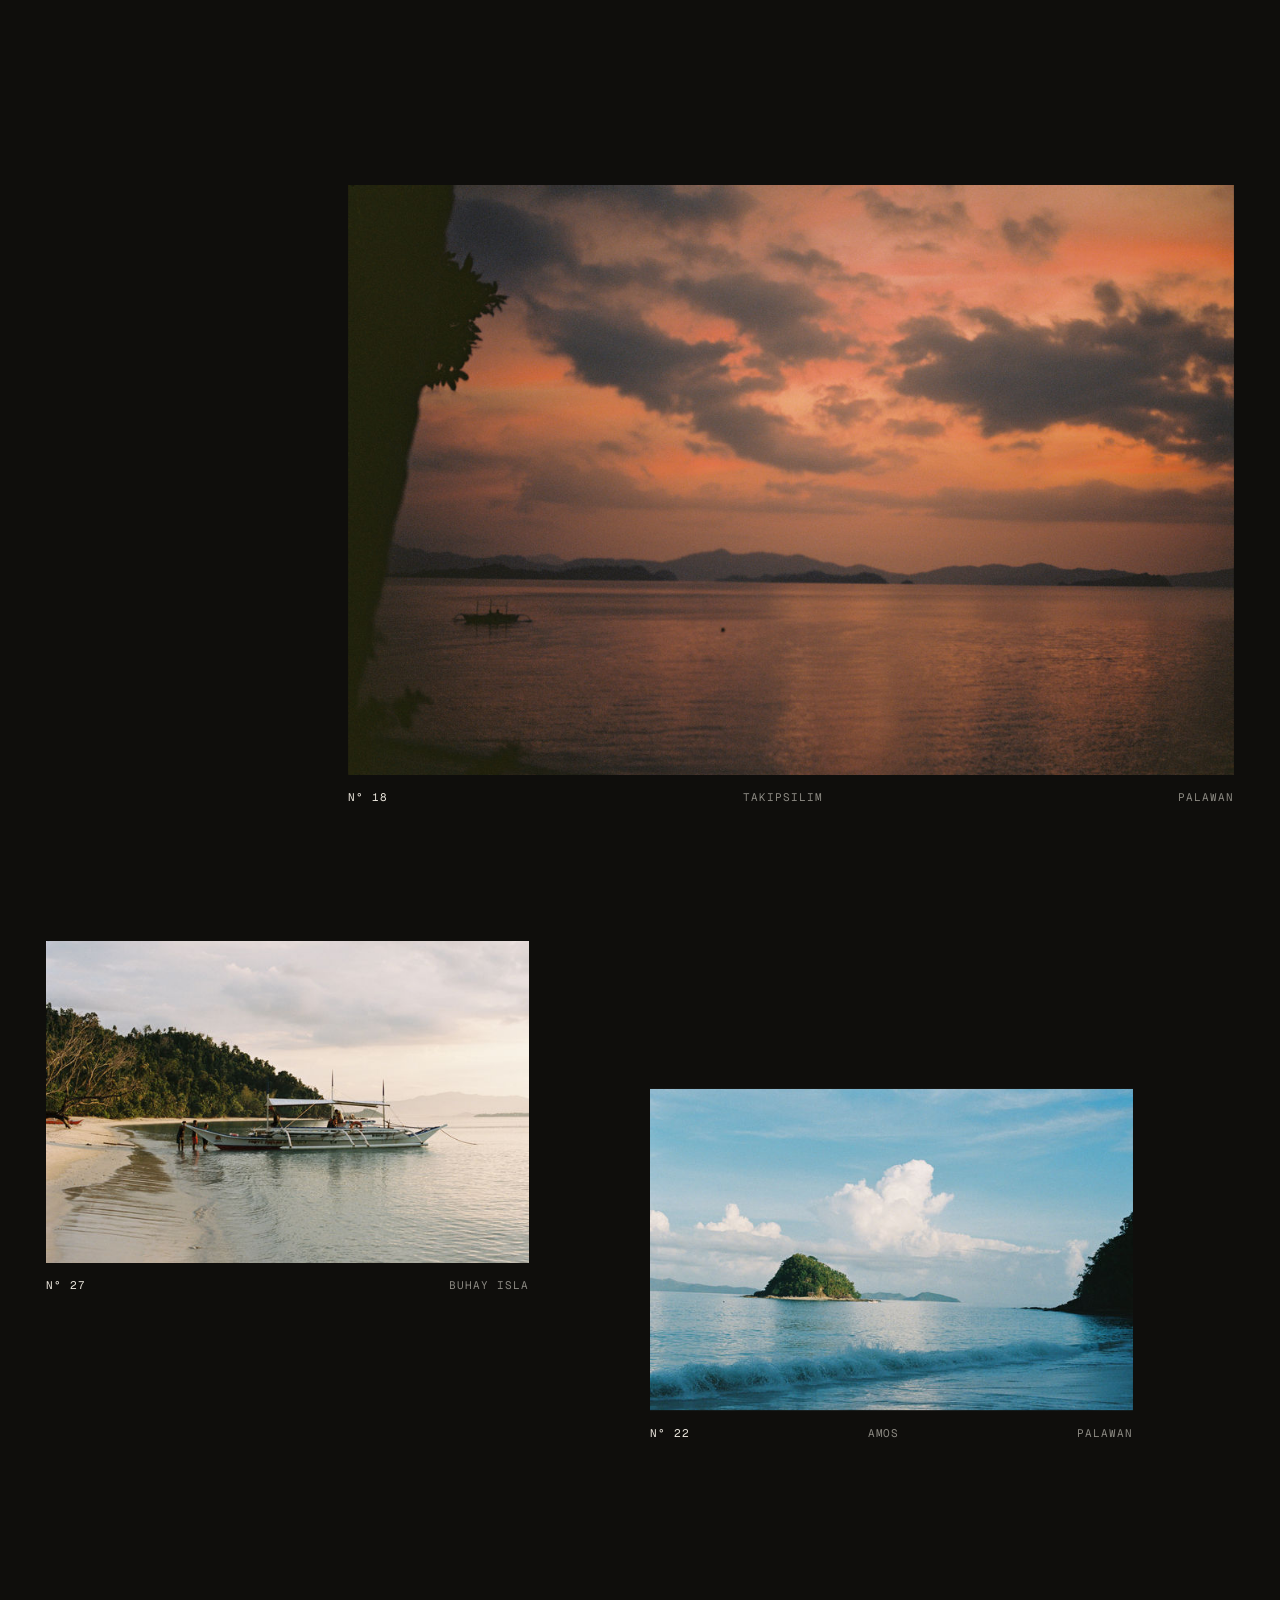
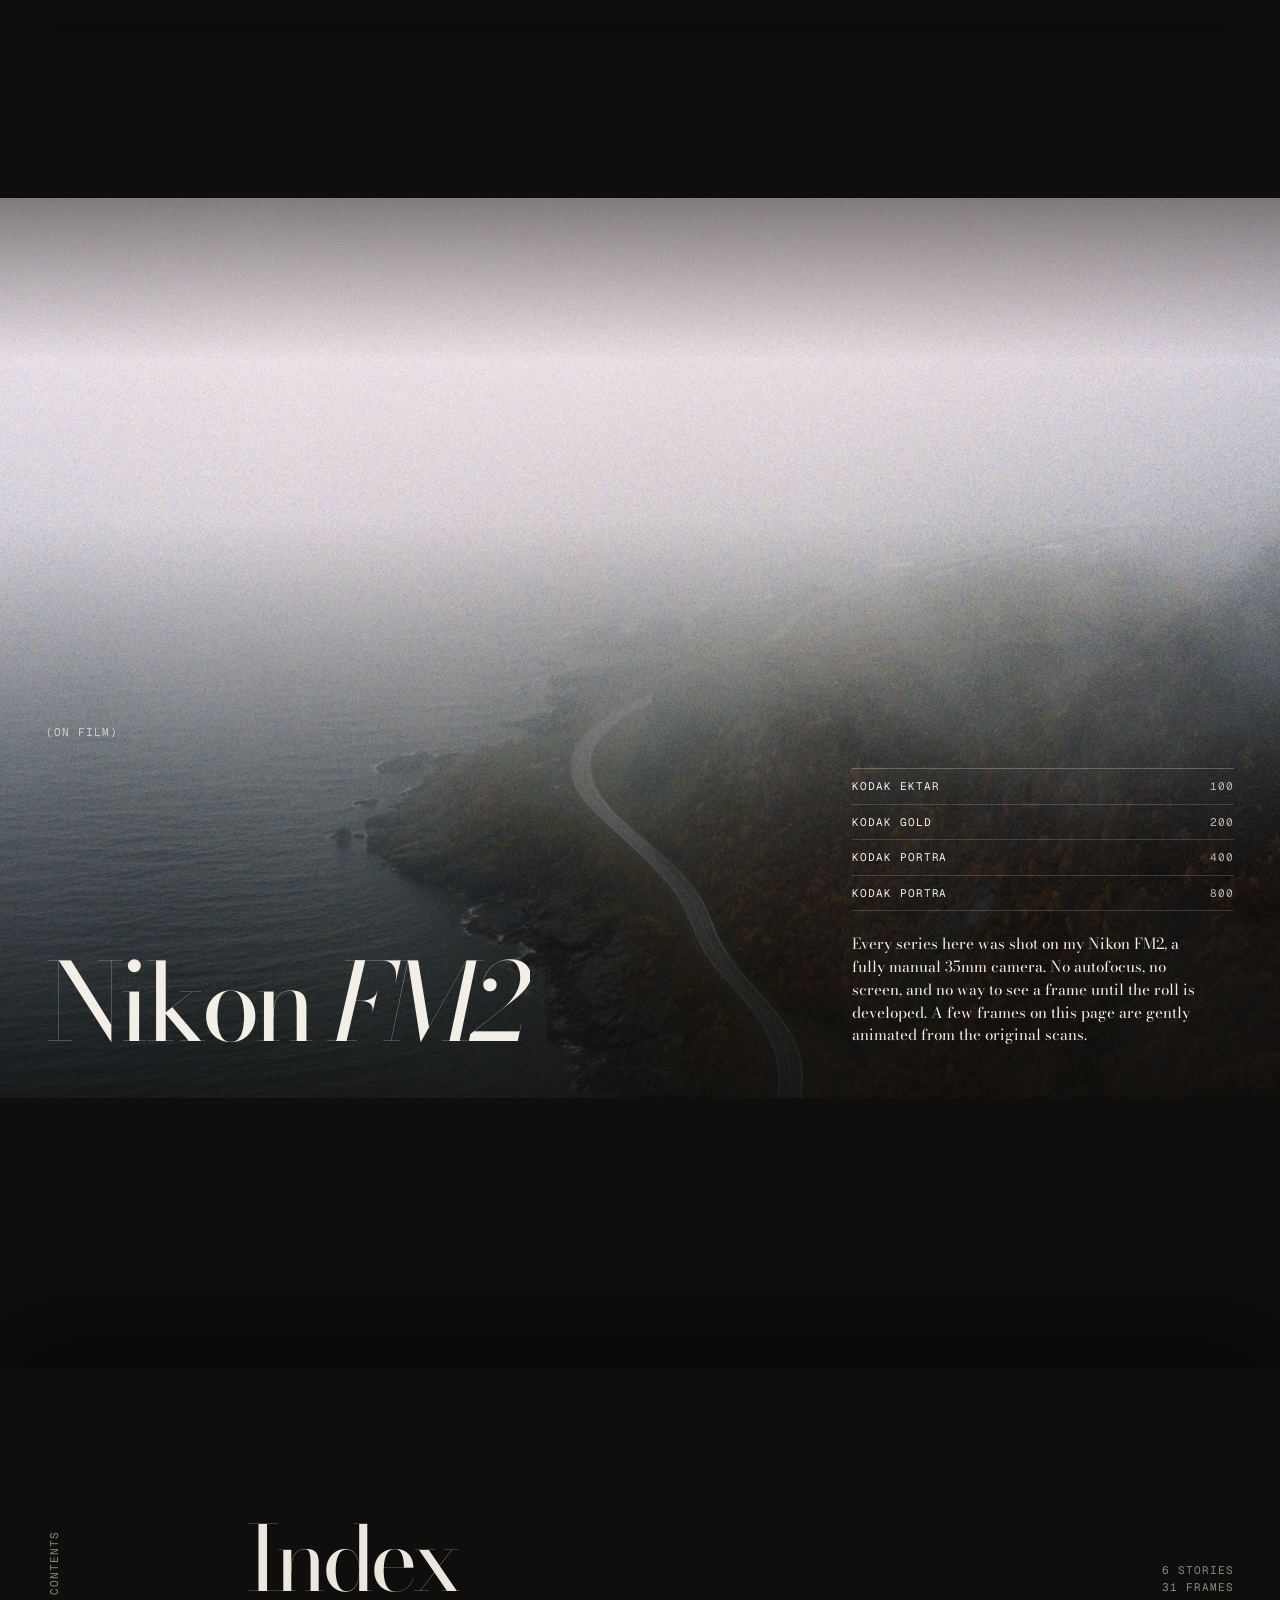
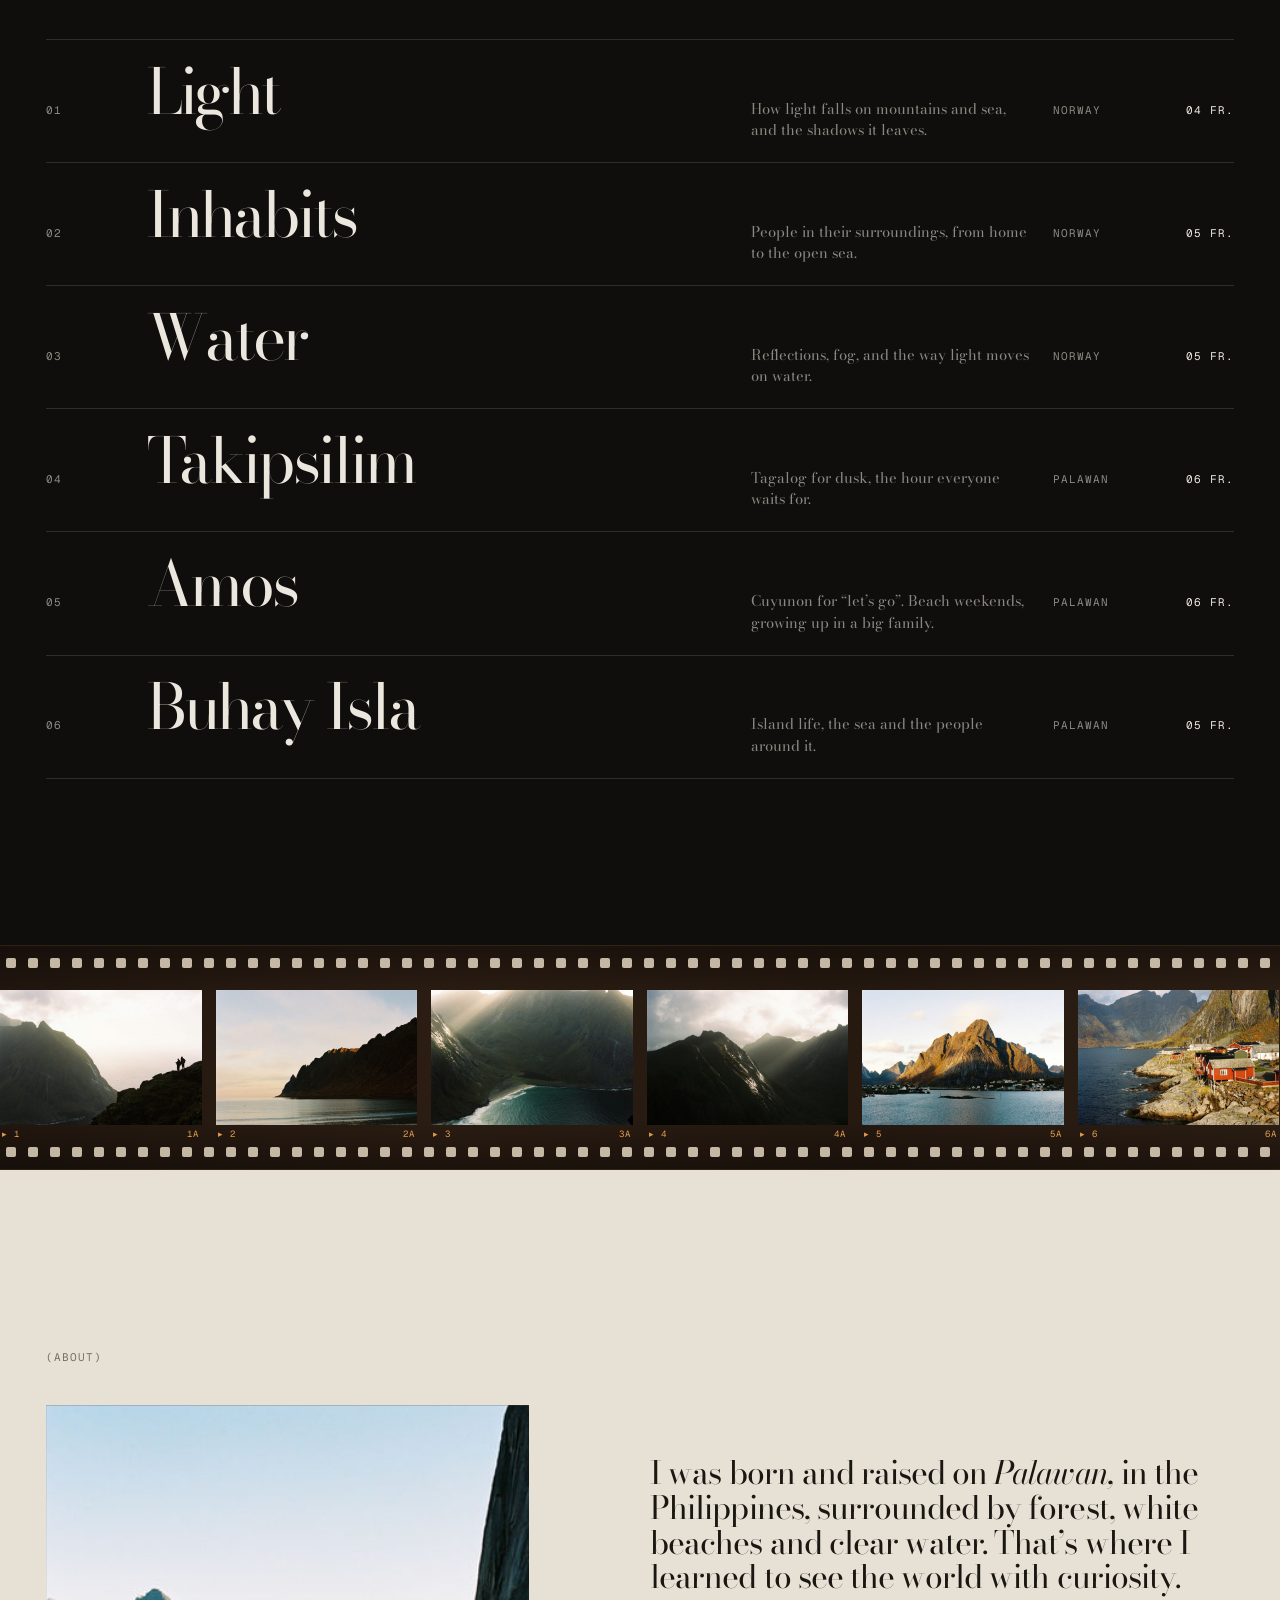
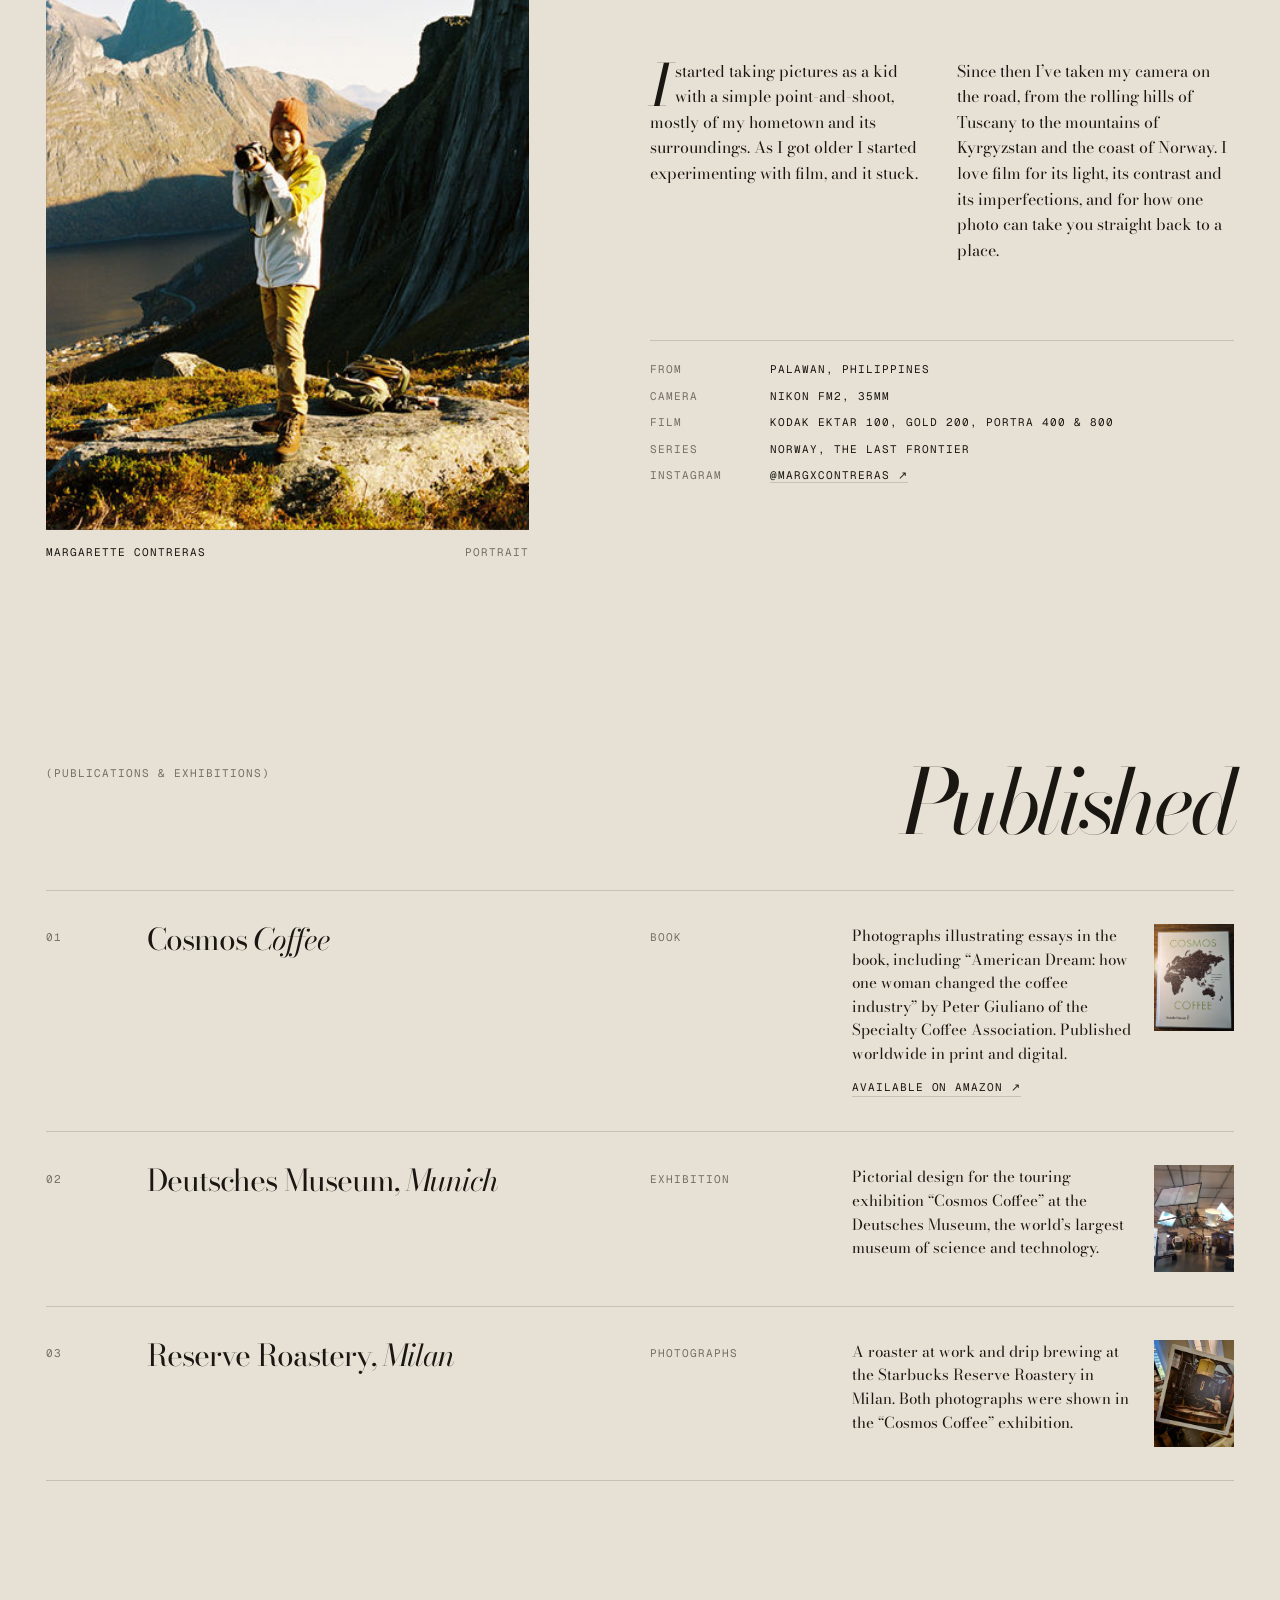
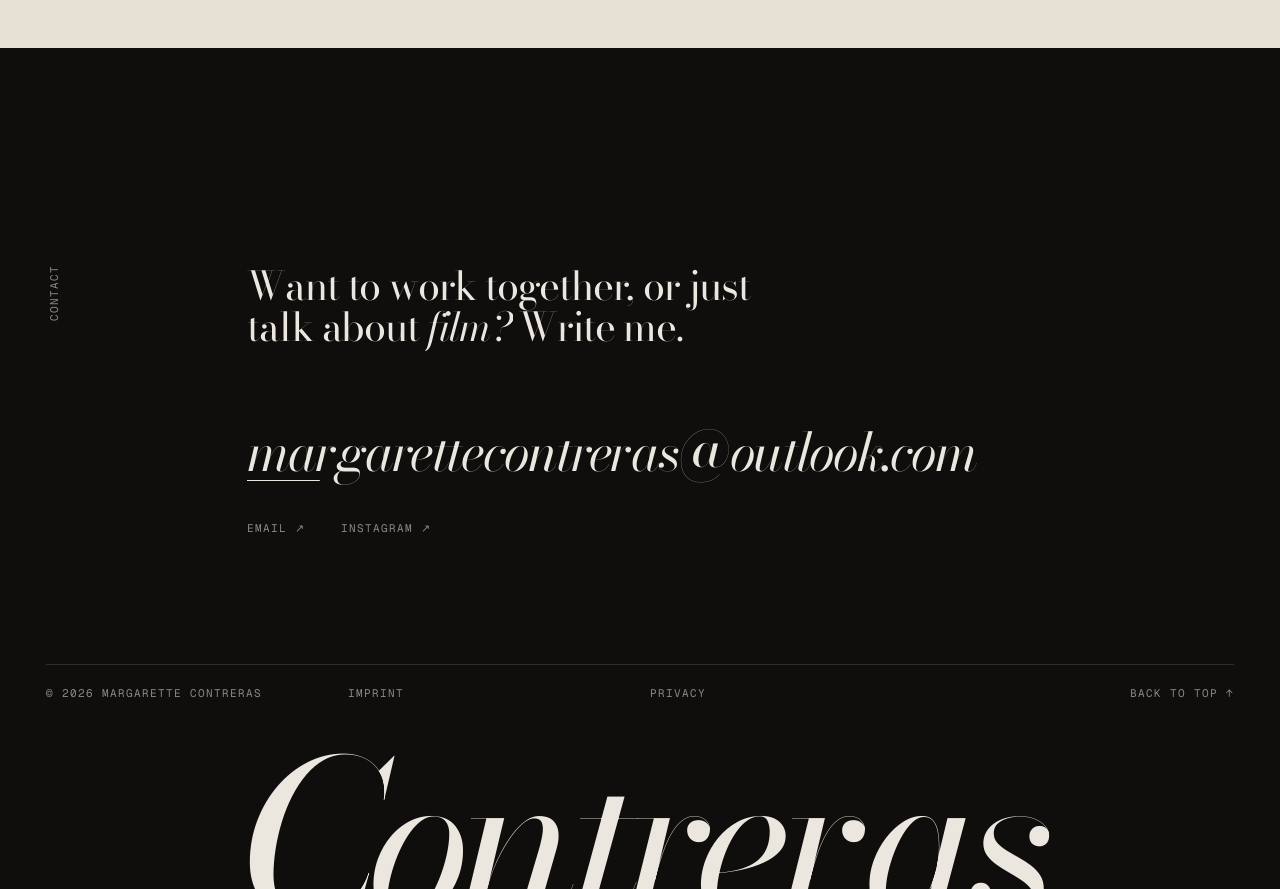
==== commit a2d030b7: "Copy: replace filled-in details with wording from the original texts Co-Authored-By: Claude Opus 5.5" ====
--- a/index.html
+++ b/index.html
@@ -107,7 +107,7 @@
         <header class="chapter__head grid">
           <p class="chapter__kicker mono reveal"><span class="chapter__num">I.</span> Light, Inhabits, Water</p>
           <h2 class="chapter__title" data-split="chars">Norway</h2>
-          <p class="chapter__dek reveal">Norway, raw and unpolished: steep mountains, wooden harbours and weather that changes by the hour. Film keeps the textures and soft colours, and the grain and small imperfections do the rest.</p>
+          <p class="chapter__dek reveal">Norway, raw and unpolished: steep mountains, wooden harbours and the sea. Film keeps the rich textures and colours, and the grain and small imperfections give each frame its own character.</p>
         </header>
 
         <div class="spread">
@@ -187,7 +187,7 @@
                 <span class="frame__img"><img src="assets/img/isla-04-1200.jpg" srcset="assets/img/isla-04-600.jpg 600w, assets/img/isla-04-1200.jpg 1200w, assets/img/isla-04-2400.jpg 2400w" sizes="(max-width: 760px) 100vw, 50vw" width="1200" height="804" loading="lazy" decoding="async" alt="Fishermen and a child sorting the catch on the beach"></span>
               </button>
               <figcaption class="mono"><span>N° 30</span><span>Buhay Isla</span><span>Palawan</span></figcaption>
-              <p class="frame__note reveal">Buhay isla means island life: the sea, the boats, and a community where everyone knows each other.</p>
+              <p class="frame__note reveal">Buhay isla means island life: the sea, the boats, and the close-knit community that calls it home.</p>
             </figure>
 
             <figure class="frame" style="--c:4/13;--cm:1/-1">
@@ -277,9 +277,9 @@
           <figcaption class="mono"><span>Margarette Contreras</span><span>Portrait</span></figcaption>
         </figure>
         <div class="about__body">
-          <h2 class="about__lead" id="about-title" data-split="words">I was born and raised on <em>Palawan,</em> in the Philippines, surrounded by forest, white beaches and clear water. That’s where I learned to look closely.</h2>
+          <h2 class="about__lead" id="about-title" data-split="words">I was born and raised on <em>Palawan,</em> in the Philippines, surrounded by forest, white beaches and clear water. That’s where I learned to see the world with curiosity.</h2>
           <div class="about__cols reveal">
-            <p>I started taking pictures as a kid with a simple point-and-shoot, mostly of my hometown and the coast around it. As I got older I started experimenting with film, and it stuck.</p>
+            <p>I started taking pictures as a kid with a simple point-and-shoot, mostly of my hometown and its surroundings. As I got older I started experimenting with film, and it stuck.</p>
             <p>Since then I’ve taken my camera on the road, from the rolling hills of Tuscany to the mountains of Kyrgyzstan and the coast of Norway. I love film for its light, its contrast and its imperfections, and for how one photo can take you straight back to a place.</p>
           </div>
           <dl class="facts mono reveal">
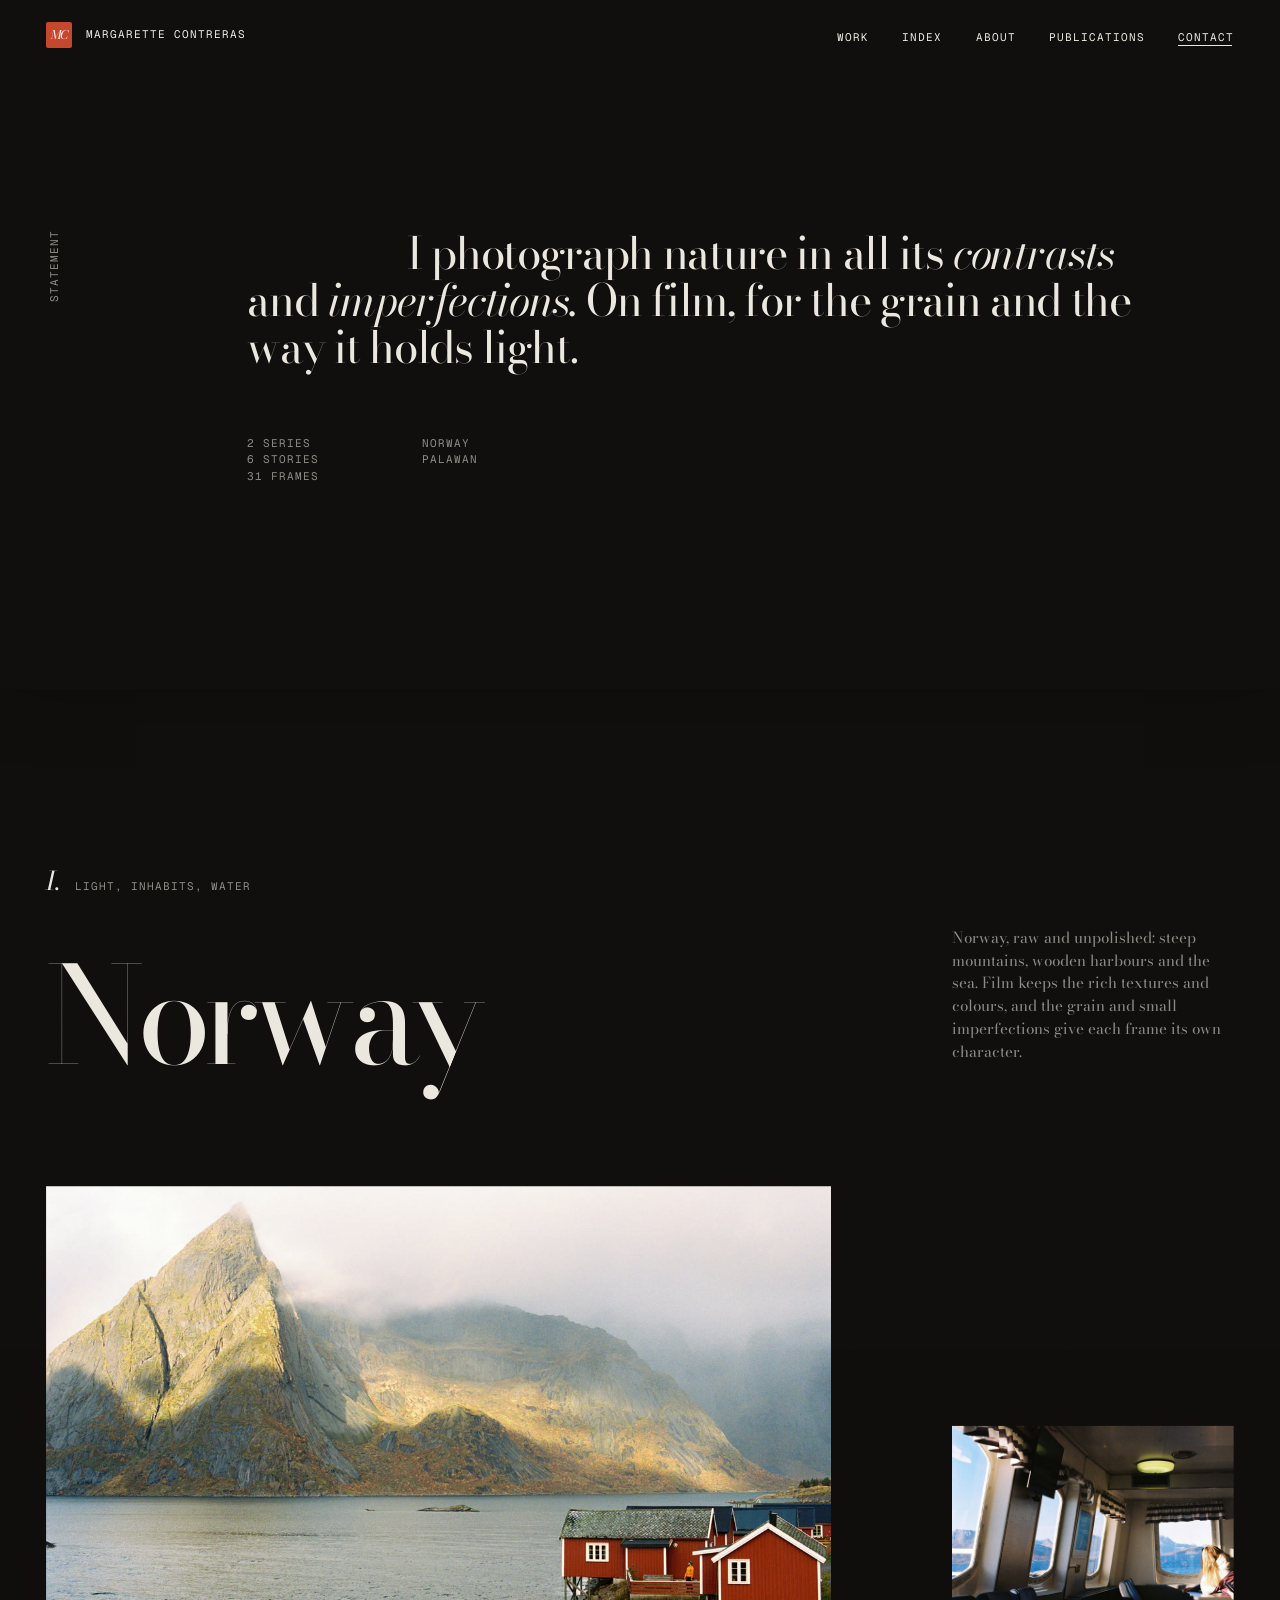
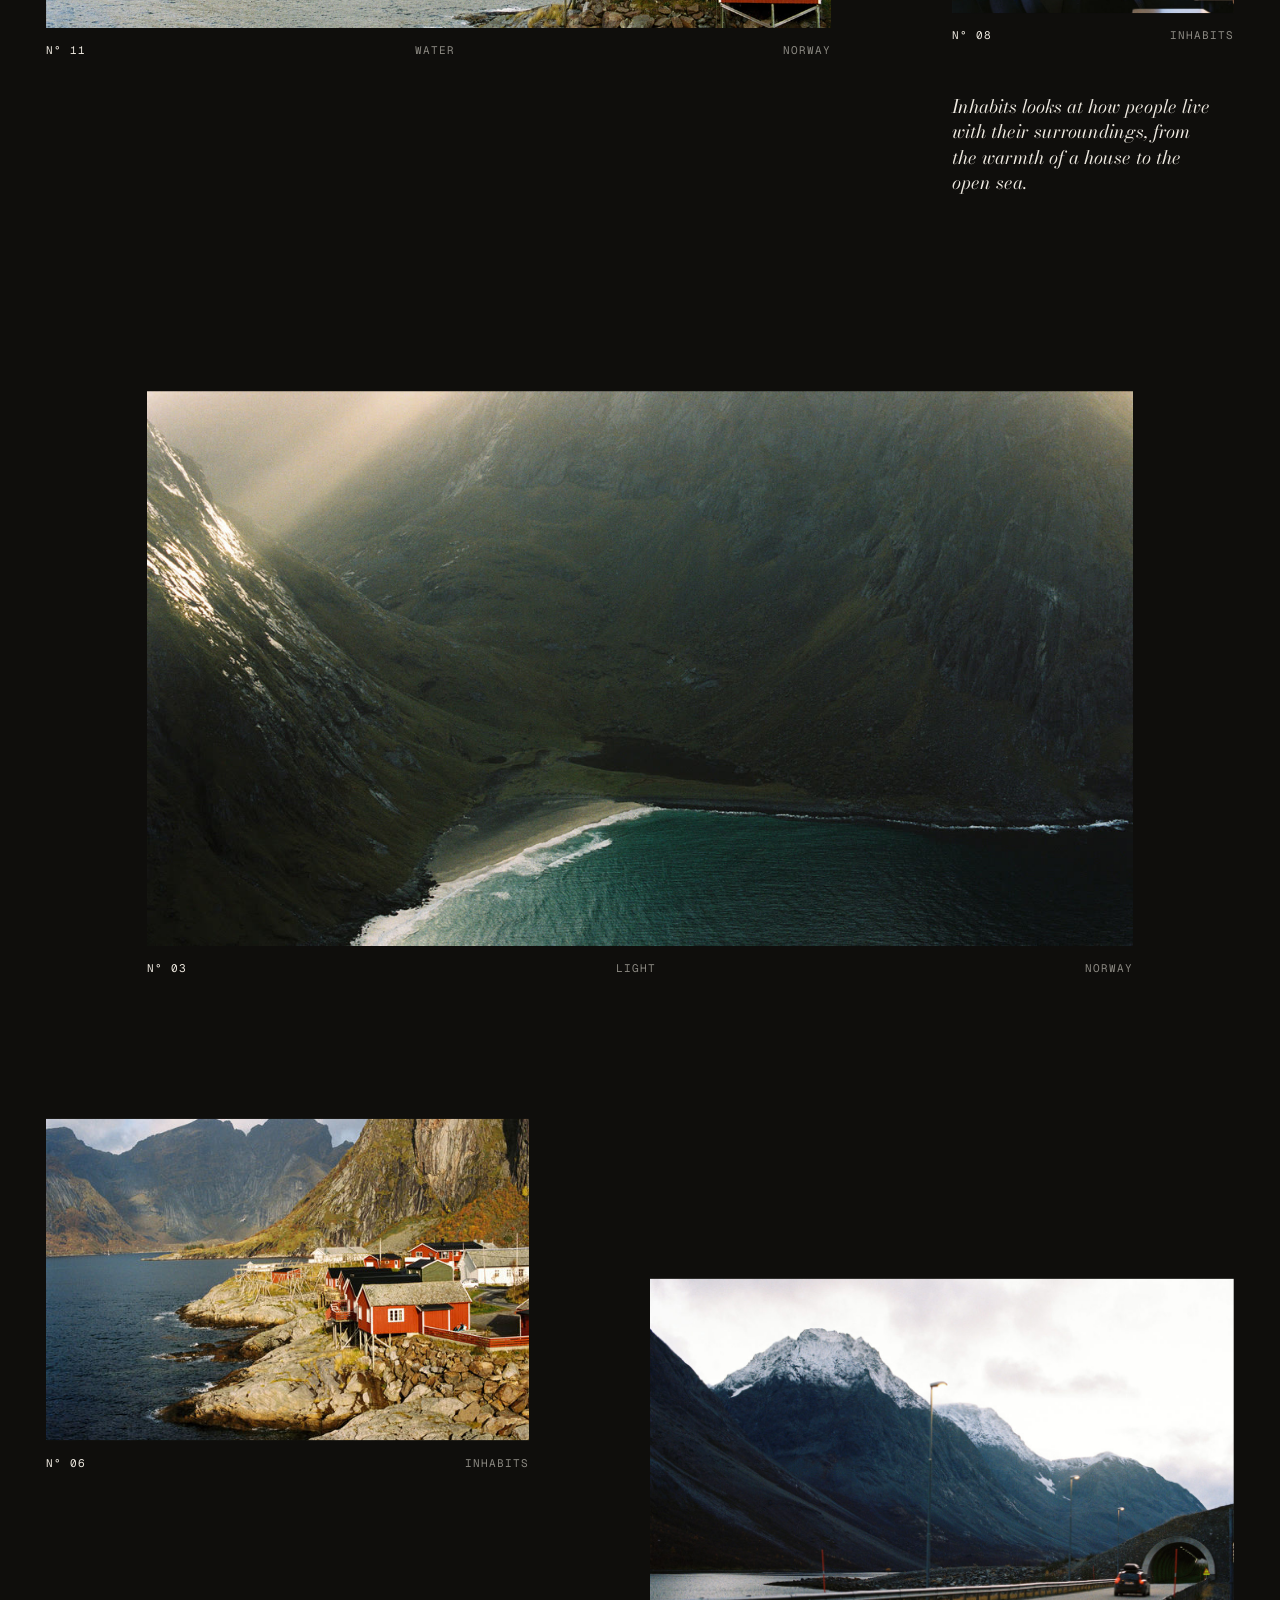
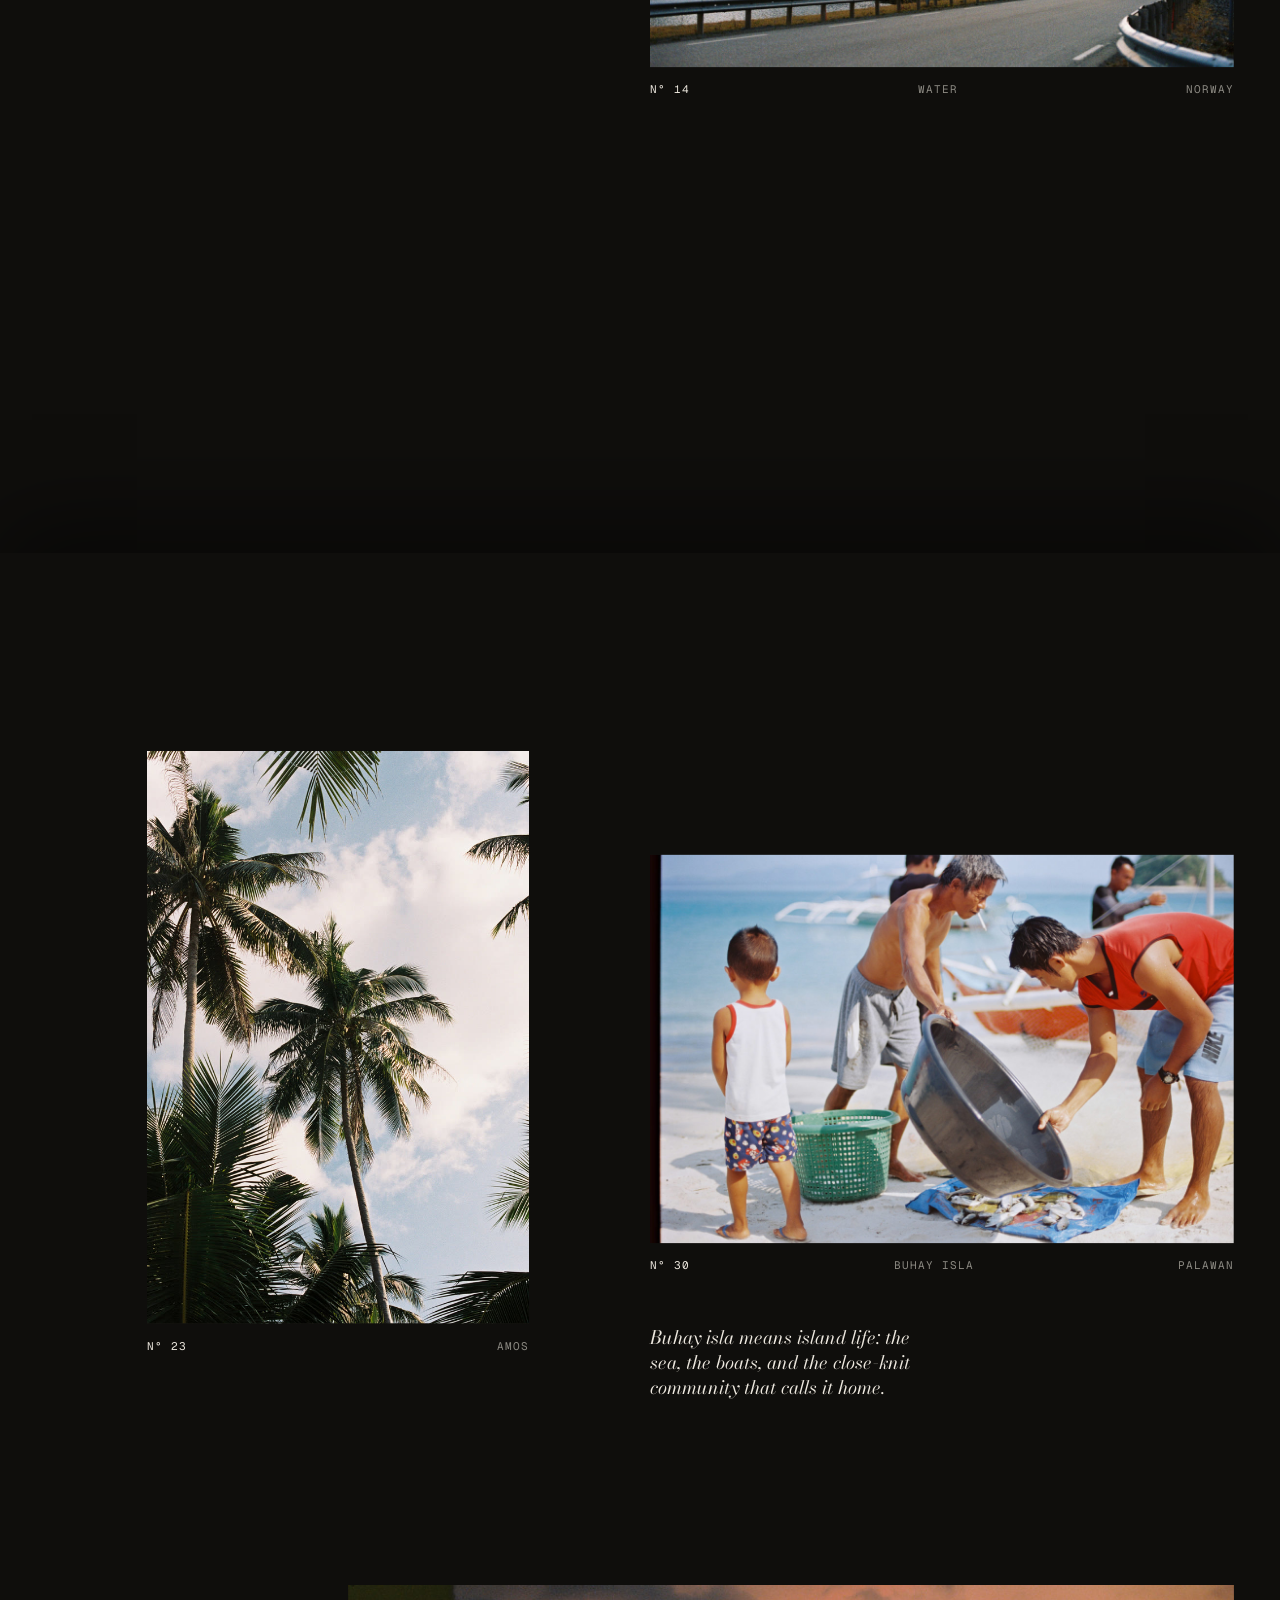
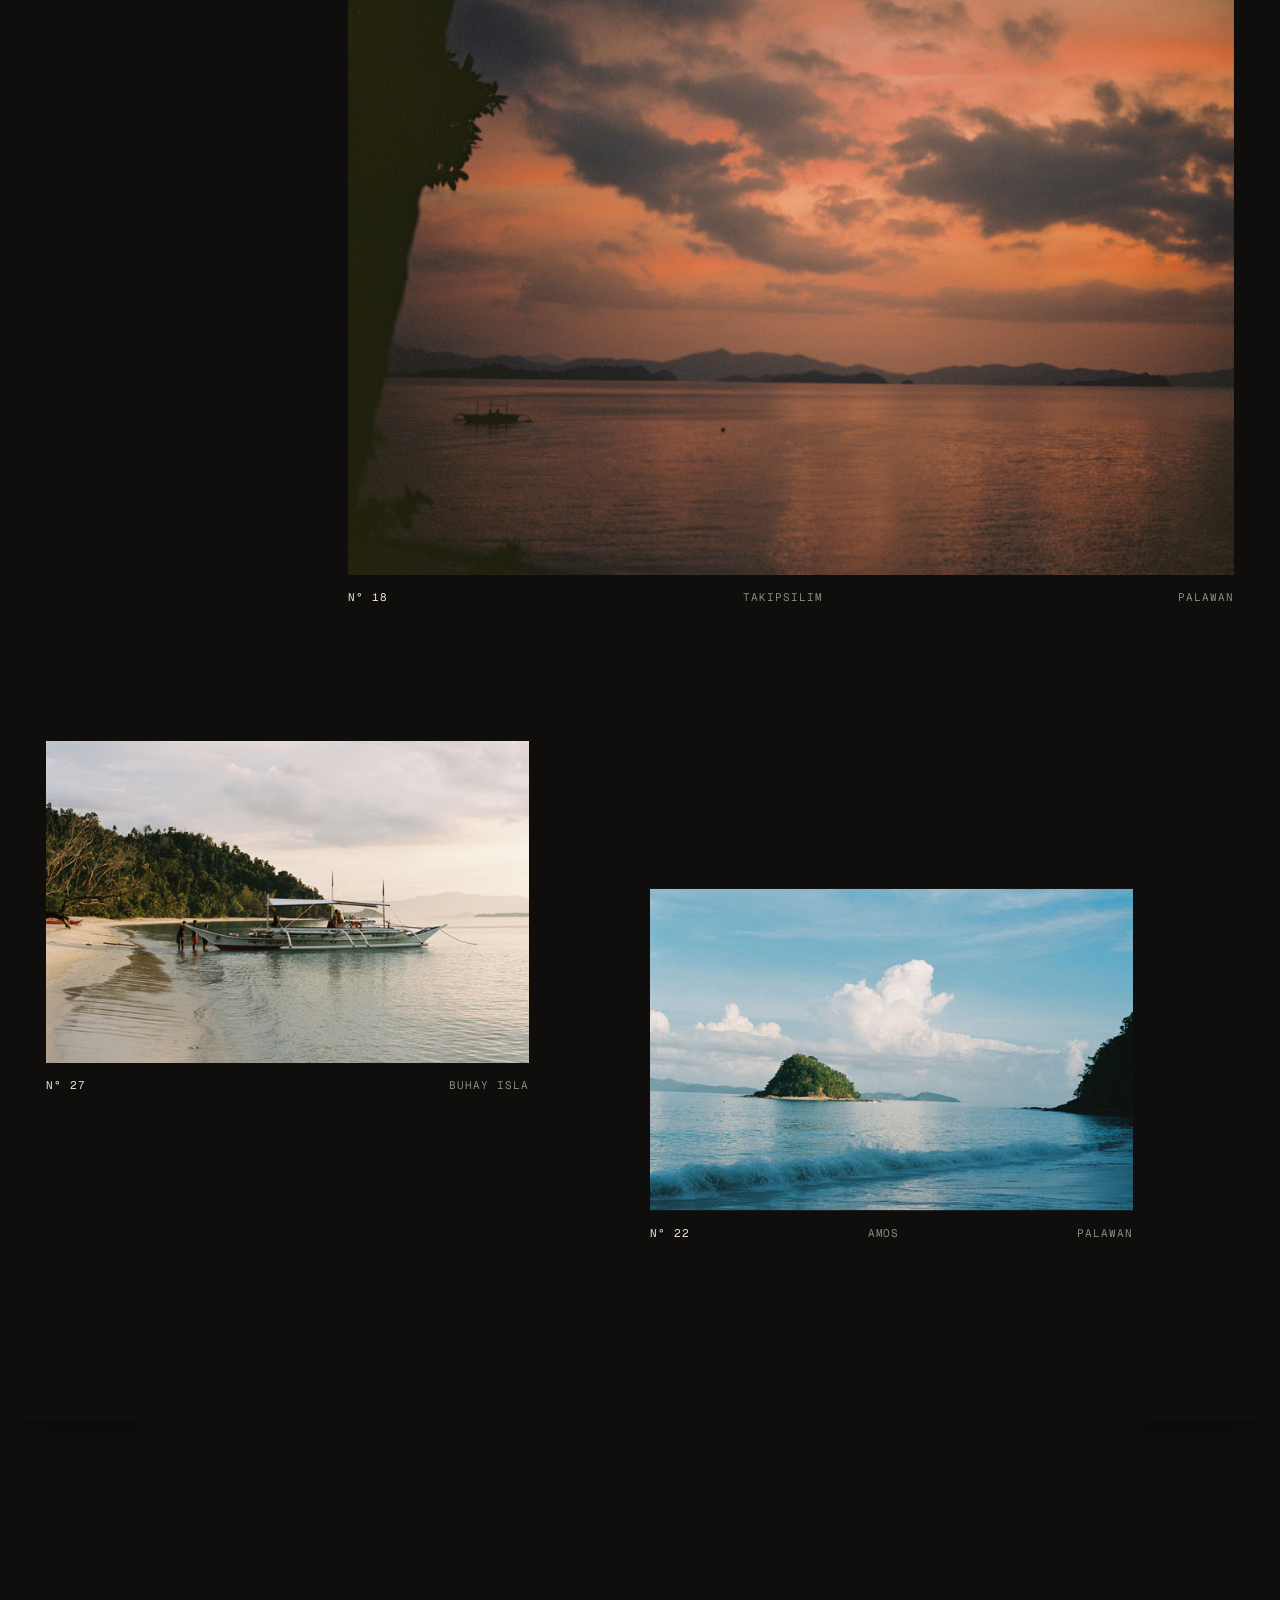
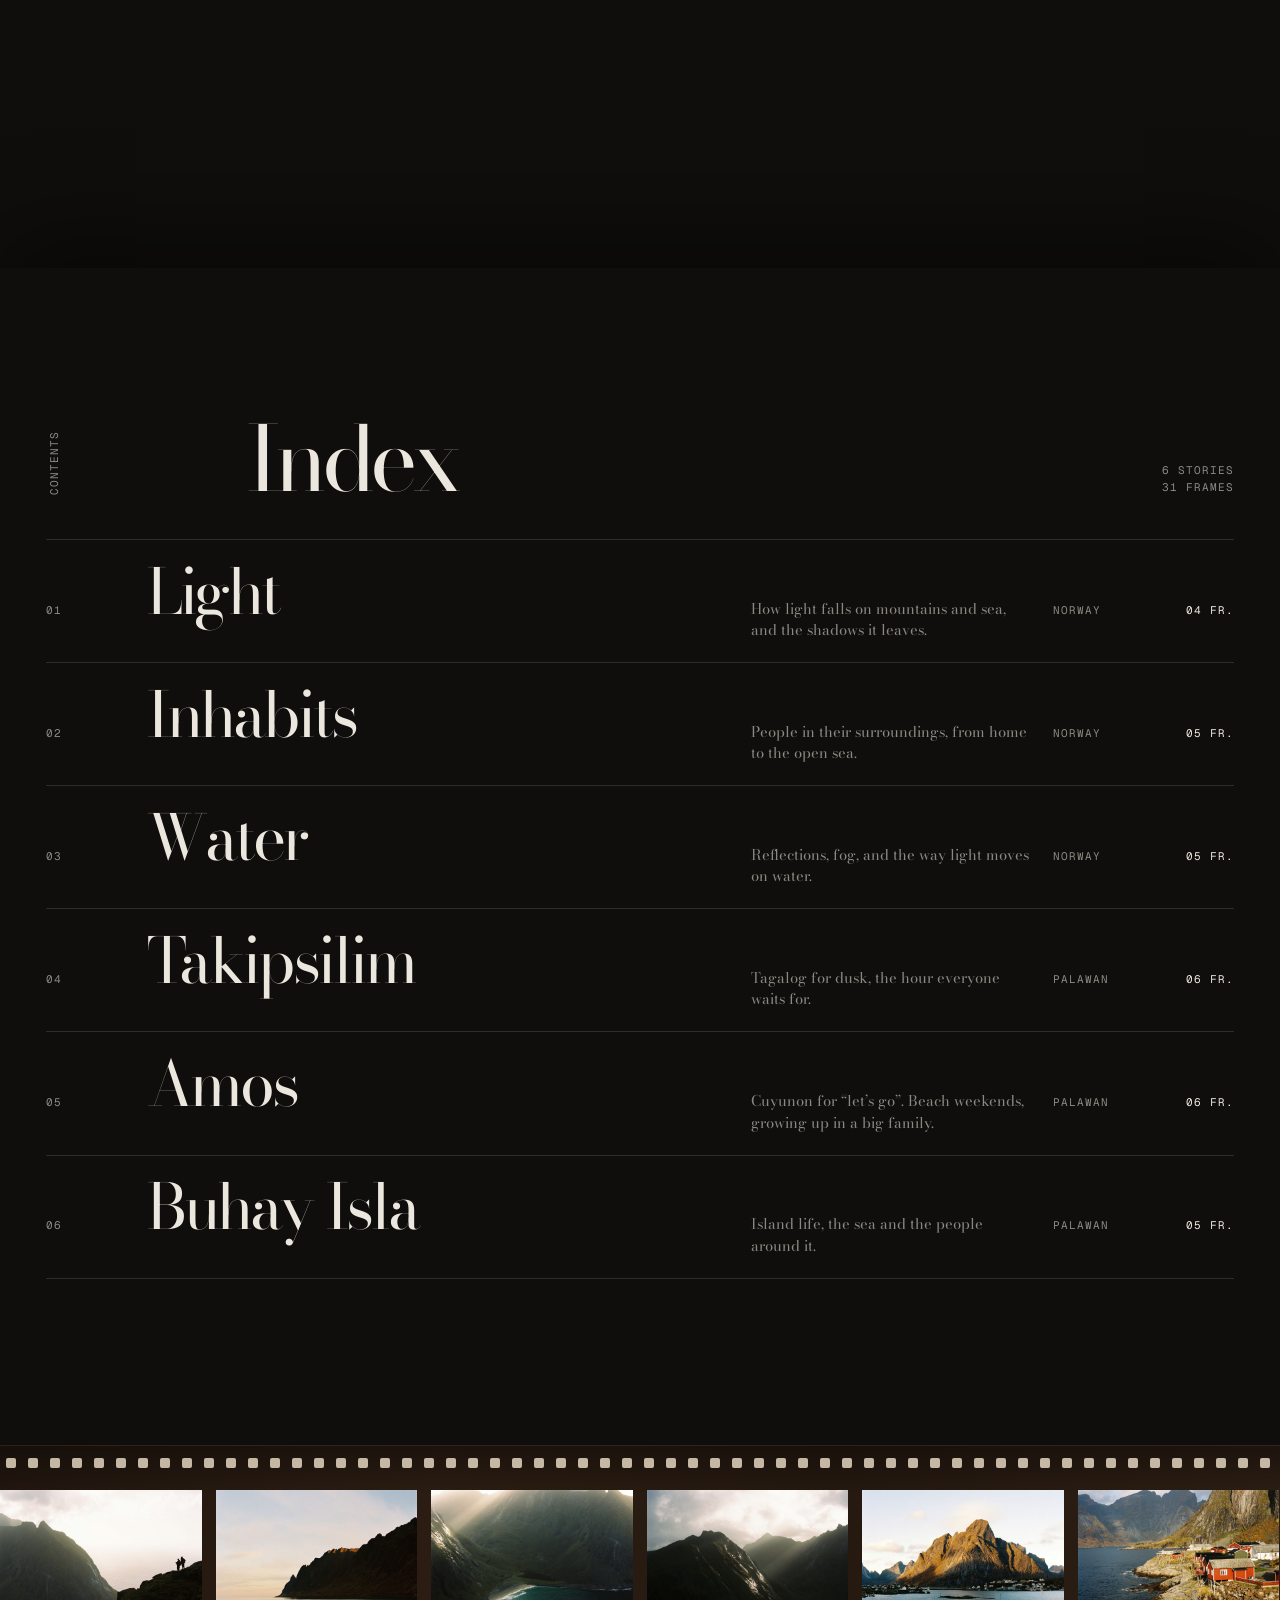
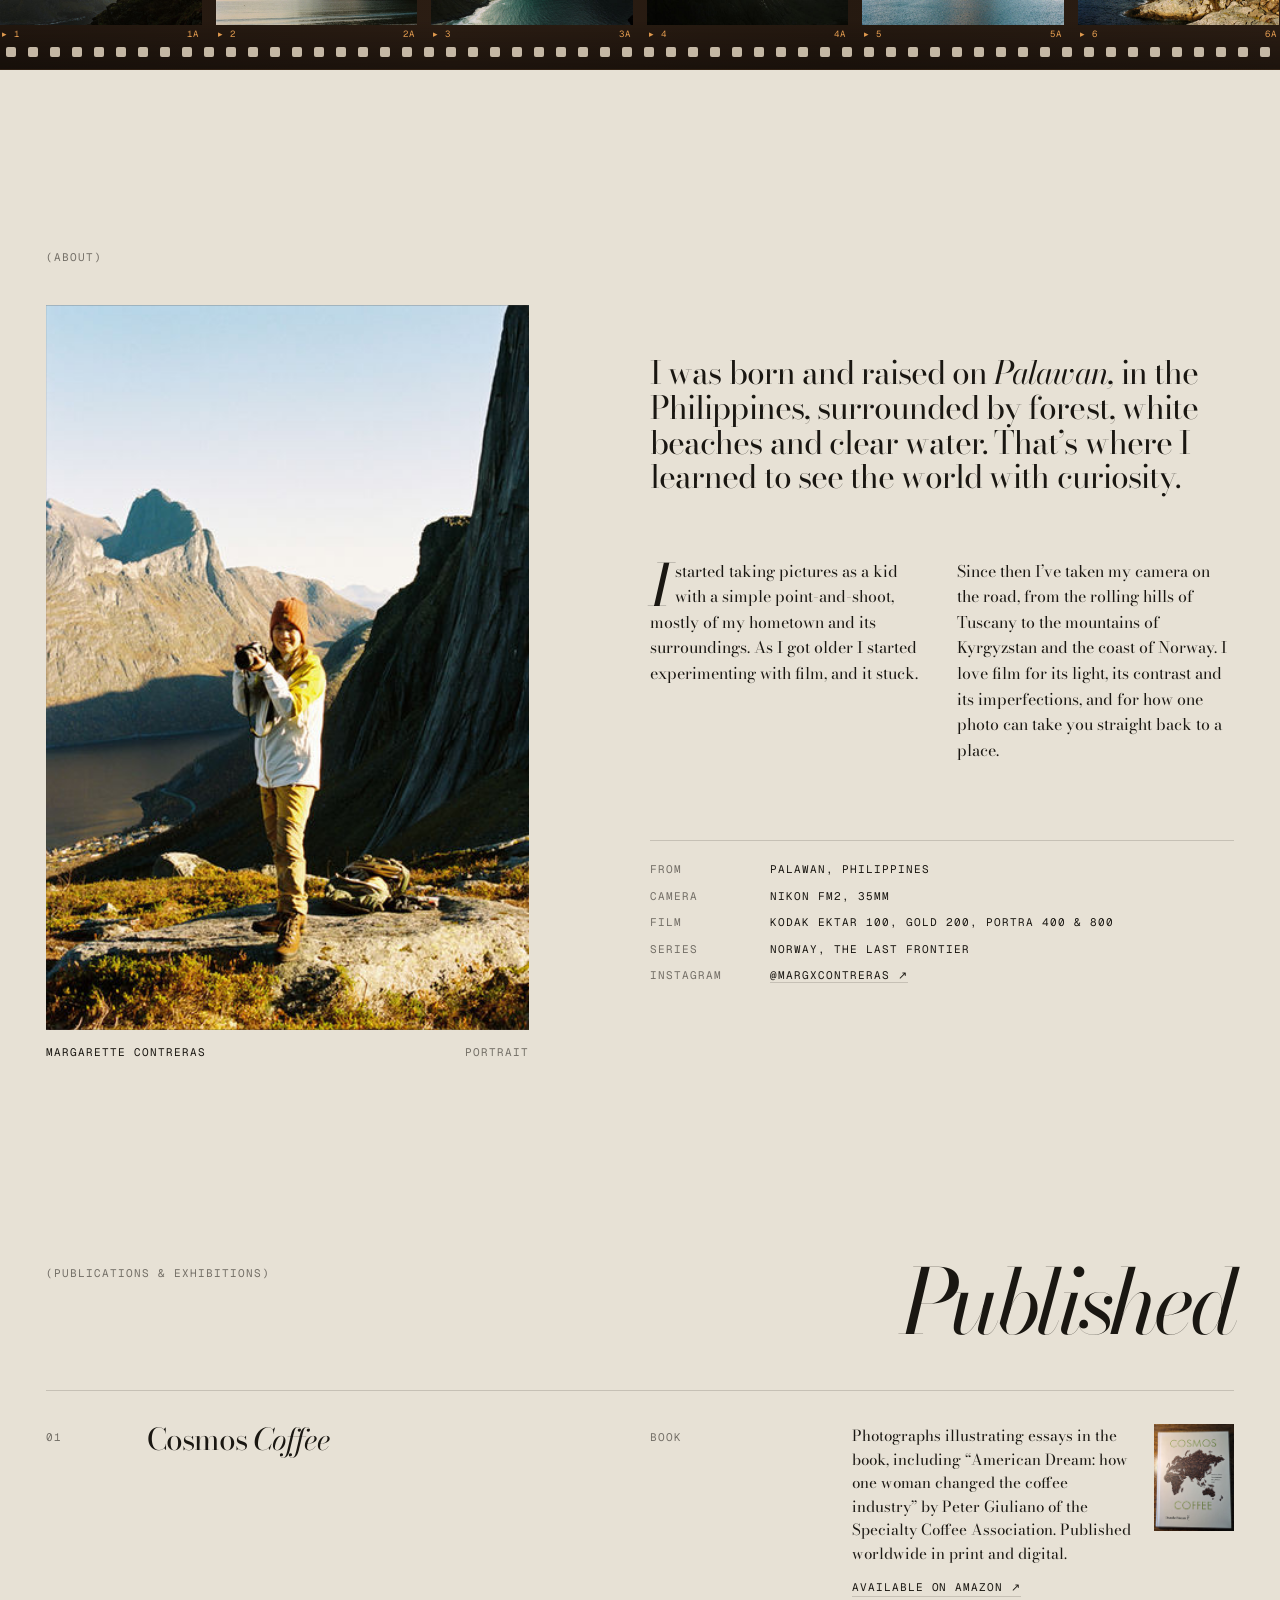
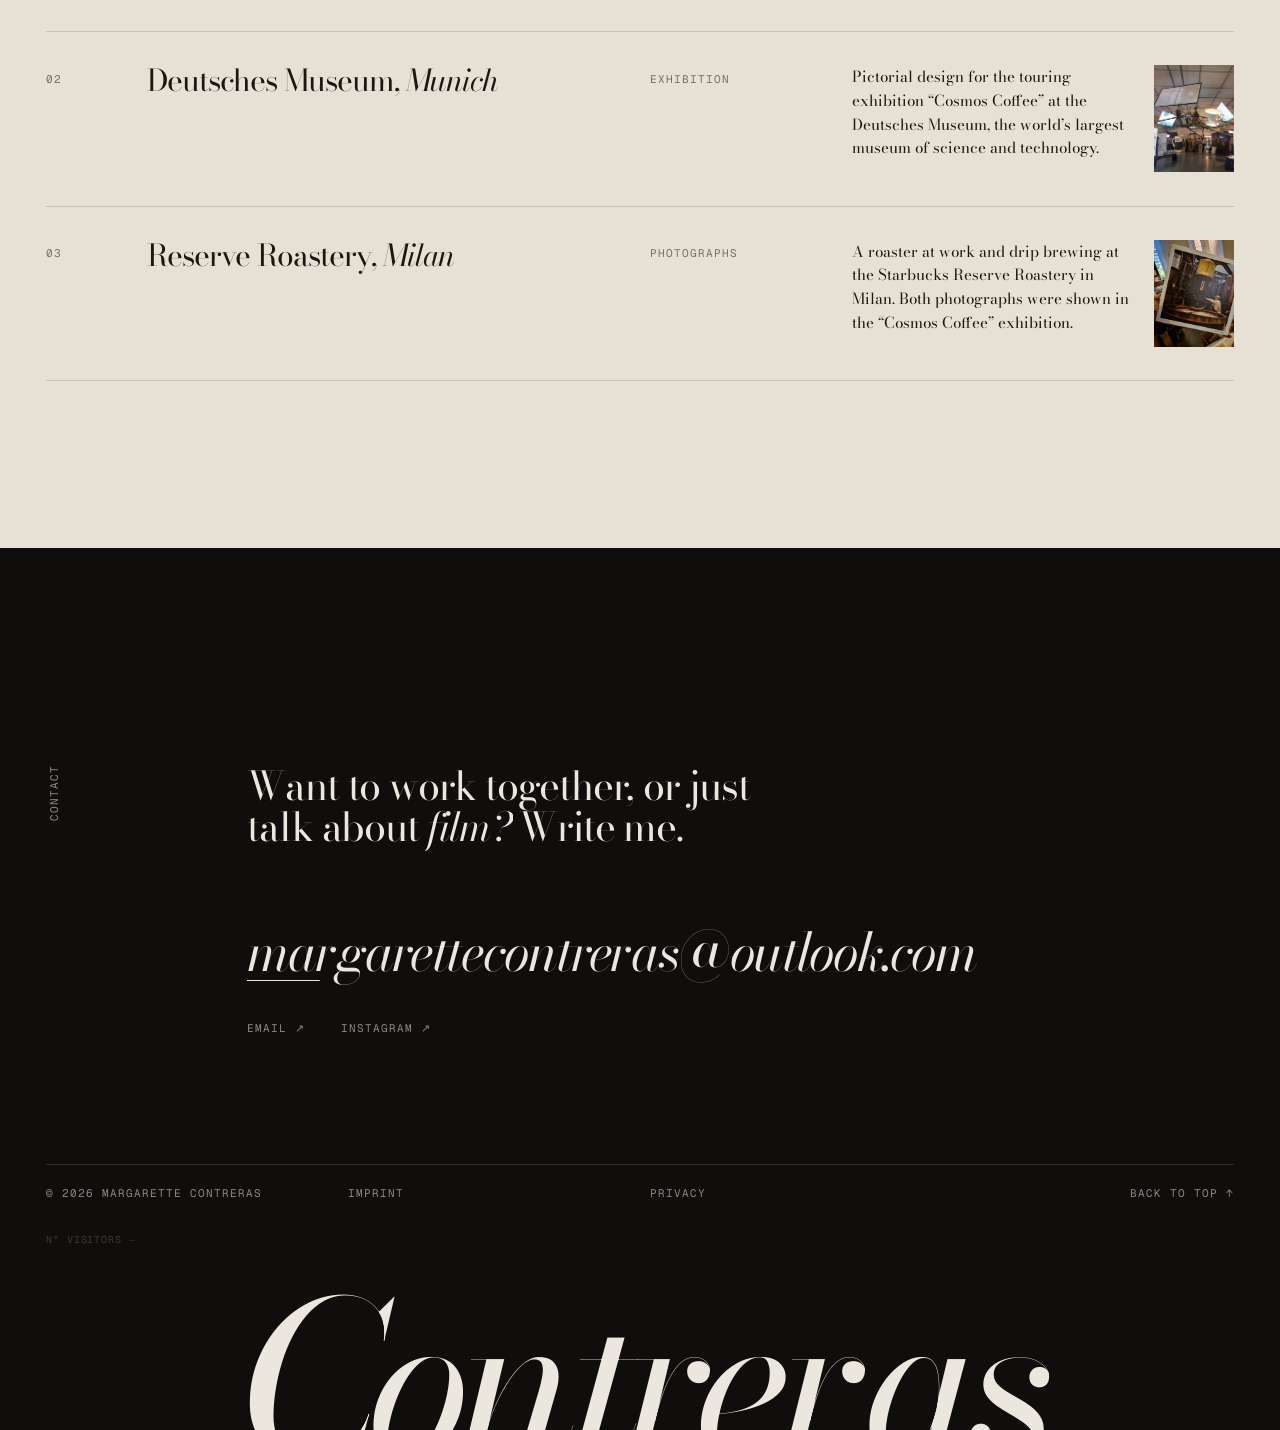
==== commit 433870f8: "Visitor statistics: cookieless counter, Visitors page with contact sheet and dot map - Google Sheet " ====
--- a/index.html
+++ b/index.html
@@ -19,11 +19,13 @@
   <link rel="preload" href="assets/fonts/bodoni-moda-latin-opsz-normal.woff2" as="font" type="font/woff2" crossorigin>
   <link rel="preload" href="assets/fonts/bodoni-moda-latin-opsz-italic.woff2" as="font" type="font/woff2" crossorigin>
   <link rel="preload" href="assets/fonts/geist-mono-latin-400-normal.woff2" as="font" type="font/woff2" crossorigin>
+  <meta name="mc-stats" content="">
   <link rel="stylesheet" href="assets/css/style.css">
   <script>
     document.documentElement.classList.add('js');
     try { if (sessionStorage.getItem('mc-seen')) document.documentElement.classList.add('seen'); } catch (e) {}
   </script>
+  <script src="assets/js/count.js" defer></script>
   <script src="assets/js/main.js" defer></script>
 </head>
 <body>
@@ -62,7 +64,7 @@
       <a href="#publications"><em>Publications</em></a>
       <a href="#contact">Contact</a>
     </nav>
-    <p class="mono menu__foot"><a href="https://www.instagram.com/margxcontreras/" target="_blank" rel="noopener">Instagram ↗</a><span>Film photography</span></p>
+    <p class="mono menu__foot"><a href="https://www.instagram.com/margxcontreras/" target="_blank" rel="noopener">Instagram ↗</a><span class="menu__legal"><a href="imprint.html">Imprint</a><a href="privacy.html">Privacy</a></span></p>
   </div>
 
   <main>
@@ -346,6 +348,7 @@
       <a href="privacy.html">Privacy</a>
       <a href="#top" class="to-top">Back to top ↑</a>
     </div>
+    <a class="visitors mono" href="stats.html" hidden>N° <span data-visitors></span> visitors →</a>
     <p class="site-footer__mark" aria-hidden="true"><em>Contreras</em></p>
   </footer>
 
--- a/assets/css/style.css
+++ b/assets/css/style.css
@@ -211,6 +211,8 @@
 .menu nav { display: flex; flex-direction: column; gap: 4px; }
 .menu nav a { font-size: clamp(2.6rem, 11vw, 4.5rem); line-height: 1; letter-spacing: -0.045em; }
 .menu__foot { display: flex; justify-content: space-between; color: var(--muted); border-top: 1px solid var(--line); padding-top: 16px; }
+.menu__foot a { display: inline-flex; align-items: center; min-height: 44px; }
+.menu__legal { display: flex; gap: 24px; }
 
 /* ---------- Split text ---------- */
 .js [data-split] .w {
@@ -714,6 +716,162 @@
 .notfound p:not(.mono) { font-size: clamp(1.2rem, 2.4vw, 2rem); line-height: 1.2; letter-spacing: -0.02em; max-width: 24ch; }
 .notfound a.mono { border-bottom: 1px solid currentColor; justify-self: start; padding: 6px 0; }
 
+/* ---------- Visitors page ---------- */
+:root { --data: #c47f3c; --data-hi: #e09a4f; }  /* single data hue, validated against the dark surface */
+.visitors { display: inline-block; margin: 2px 0 16px; font-size: 10px; color: rgba(236, 231, 222, 0.2); transition: color 0.4s var(--ease); }
+.visitors:hover, .visitors:focus-visible { color: var(--fg); }
+
+.stats { padding: clamp(120px, 14vw, 200px) var(--pad) clamp(80px, 10vw, 140px); }
+.stats__count {
+  margin: 14px 0 22px;
+  font-size: clamp(4.6rem, 17vw, 16rem); line-height: 0.84; letter-spacing: -0.05em;
+  font-variant-numeric: proportional-nums lining-nums;
+}
+.stats__sub { display: flex; flex-wrap: wrap; gap: 6px 28px; color: var(--muted); }
+.stats__you { margin-top: 28px; max-width: 32ch; font-size: clamp(1.3rem, 2.4vw, 2.2rem); line-height: 1.15; letter-spacing: -0.02em; }
+.stats__status { margin-top: 16px; color: rgba(236, 231, 222, 0.34); }
+.stats__block { margin-top: clamp(64px, 8vw, 120px); min-width: 0; }
+.stats__head {
+  display: flex; justify-content: space-between; align-items: baseline; gap: 16px;
+  padding-bottom: 14px; margin-bottom: 22px; border-bottom: 1px solid var(--line);
+}
+.stats__head .label { text-align: right; }
+.stats__note { margin-top: 18px; max-width: 60ch; color: var(--muted); font-size: 0.95rem; }
+.stats__cols { display: grid; grid-template-columns: 1fr 1fr; column-gap: clamp(32px, 6vw, 96px); }
+.stats__devices { margin-top: 18px; }
+.stats__foot { margin-top: clamp(72px, 9vw, 130px); max-width: 72ch; line-height: 1.7; }
+.stats__foot a { border-bottom: 1px solid var(--line); }
+
+/* contact sheet: 6 strips of 6 frames on brown film base */
+.contact-sheet {
+  display: grid; gap: 8px; padding: 10px;
+  background: linear-gradient(90deg, #22170f, #2b1d13 35%, #251910 65%, #2c1e14);
+  border: 1px solid rgba(120, 84, 52, 0.25);
+}
+.cs__strip {
+  position: relative; display: grid; grid-template-columns: repeat(6, minmax(0, 1fr)); gap: 8px;
+  padding: 20px 8px 26px;
+}
+.cs__strip::before, .cs__strip::after {
+  content: ""; position: absolute; left: 0; right: 0; height: 8px;
+  background-image: url("data:image/svg+xml;utf8,<svg xmlns='http://www.w3.org/2000/svg' width='18' height='8'><rect x='5' y='0' width='8' height='8' rx='1.6' fill='%23e9dcc6' fill-opacity='.7'/></svg>");
+  background-size: 18px 8px; background-repeat: repeat-x;
+}
+.cs__strip::before { top: 5px; }
+.cs__strip::after { bottom: 4px; }
+.cs__frame { position: relative; aspect-ratio: 3 / 2; background: #140d09; }
+.cs__frame img {
+  width: 100%; height: 100%; object-fit: cover;
+  opacity: 0; filter: saturate(0.95);
+  transition: opacity 0.9s var(--ease) calc(var(--k) * 35ms);
+}
+.contact-sheet.is-in .cs__frame img { opacity: 0.94; }
+.cs__num {
+  position: absolute; left: 1px; top: calc(100% + 5px);
+  font-family: var(--mono); font-size: 9px; line-height: 1; letter-spacing: 0.1em; text-transform: uppercase;
+  color: #e09a4f; opacity: 0.85; white-space: nowrap;
+}
+.cs__frame.is-you { outline: 2px solid var(--shu); outline-offset: 2px; }
+.cs__frame.is-you .cs__num { color: #ff8a66; opacity: 1; }
+
+/* dot map */
+.map__scroll {
+  overflow-x: auto; overscroll-behavior-x: contain; scrollbar-width: none;
+  margin: 0 calc(var(--pad) * -1); padding: 18px var(--pad) 0;
+}
+.map__scroll::-webkit-scrollbar { display: none; }
+.map { position: relative; min-width: 640px; }
+.map__dots { position: absolute; inset: 0; width: 100%; height: 100%; }
+.pin {
+  position: absolute; width: max(26px, var(--s)); height: max(26px, var(--s));
+  padding: 0; border: 0; background: none; cursor: pointer;
+  transform: translate(-50%, -50%) scale(0);
+  transition: transform 0.8s var(--ease) calc(var(--i) * 40ms);
+}
+.map.is-in .pin { transform: translate(-50%, -50%) scale(1); }
+.pin::before {
+  content: ""; position: absolute; left: 50%; top: 50%;
+  width: var(--s); height: var(--s); margin: calc(var(--s) / -2) 0 0 calc(var(--s) / -2);
+  border-radius: 50%; background: var(--data);
+  box-shadow: 0 0 0 2px var(--ink), 0 0 calc(var(--s) * 1.3) rgba(196, 127, 60, 0.45);
+}
+.pin:hover::before, .pin:focus-visible::before, .pin.is-active::before { background: var(--data-hi); }
+.pin.is-active::after, .pin.is-recent::after {
+  content: ""; position: absolute; left: 50%; top: 50%;
+  width: calc(var(--s) + 12px); height: calc(var(--s) + 12px);
+  margin: calc((var(--s) + 12px) / -2) 0 0 calc((var(--s) + 12px) / -2);
+  border: 1px solid var(--data-hi); border-radius: 50%;
+}
+.pin.is-recent:not(.is-active)::after { animation: pin-pulse 2.4s var(--ease) infinite; }
+@keyframes pin-pulse { 0% { transform: scale(0.6); opacity: 1; } 100% { transform: scale(1.8); opacity: 0; } }
+.pin:focus-visible { outline: none; }
+.pin-you {
+  position: absolute; z-index: 2; width: 12px; height: 12px; transform: translate(-50%, -50%);
+  border: 1.5px solid #ff8a66; border-radius: 50%; font-size: 0; pointer-events: none;
+}
+.pin-you::before {
+  content: ""; position: absolute; left: 50%; bottom: 100%; width: 1px; height: 18px; background: #ff8a66;
+}
+.pin-you::after {
+  content: "You"; position: absolute; left: 50%; bottom: calc(100% + 18px); transform: translateX(-50%);
+  padding: 3px 6px 2px; background: var(--ink); border: 1px solid rgba(255, 138, 102, 0.6);
+  font: 9px/1 var(--mono); letter-spacing: 0.12em; text-transform: uppercase; color: #ff8a66;
+}
+.map__panel { margin-top: 22px; padding: 18px 0 6px; min-height: 96px; border-top: 1px solid var(--line); }
+.panel__title { font-size: clamp(1.6rem, 3vw, 2.6rem); line-height: 1; letter-spacing: -0.03em; }
+.panel__facts { display: grid; grid-template-columns: max-content 1fr; gap: 6px 28px; margin-top: 14px; }
+.panel__facts dt { color: var(--muted); }
+
+/* ranked lists */
+.rank, .board, .recent { list-style: none; margin: 0; padding: 0; }
+.rank__row {
+  display: grid; grid-template-columns: 2.4em minmax(0, 13em) minmax(0, 1fr) 4.5em; align-items: center; gap: 16px;
+  width: 100%; padding: 11px 0; border: 0; border-bottom: 1px solid var(--line);
+  background: none; text-align: left; color: inherit; font: inherit; cursor: pointer;
+}
+.rank--plain .rank__row { grid-template-columns: minmax(0, 13em) minmax(0, 1fr) 4em; cursor: default; }
+.rank__n { font-family: var(--mono); font-size: 11px; color: var(--muted); }
+.rank__name { font-size: 1.05rem; line-height: 1.2; }
+.rank__v { font-family: var(--mono); font-size: 11px; letter-spacing: 0.06em; text-align: right; font-variant-numeric: tabular-nums; }
+.rank__row[aria-pressed="true"] .rank__name { font-style: italic; }
+.bar { display: block; height: 4px; border-radius: 2px; background: rgba(236, 231, 222, 0.07); overflow: hidden; }
+.bar > span { display: block; height: 100%; border-radius: 0 2px 2px 0; background: var(--data); transition: width 1.2s var(--ease); }
+@media (hover: hover) { button.rank__row:hover .bar > span { background: var(--data-hi); } }
+.board__row {
+  display: grid; grid-template-columns: 2.4em 44px minmax(0, 1fr) 3.5em; grid-template-rows: auto auto;
+  align-items: center; gap: 8px 16px; padding: 12px 0; border-bottom: 1px solid var(--line);
+}
+.board__row .rank__n { grid-row: 1 / 3; }
+.board__row img { grid-row: 1 / 3; grid-column: 2; width: 44px; aspect-ratio: 4 / 5; object-fit: cover; }
+.board__title { font-size: 1.3rem; line-height: 1.1; letter-spacing: -0.02em; }
+.board__row .bar { grid-column: 3 / 5; }
+.board__row.is-top .board__title { font-style: italic; }
+.recent li { display: flex; justify-content: space-between; align-items: baseline; gap: 16px; padding: 11px 0; border-bottom: 1px solid var(--line); font-size: 1.05rem; }
+
+/* 30-day bars */
+.days { position: relative; padding-top: 20px; }
+.days__max { position: absolute; left: 0; top: 0; font-size: 10px; color: var(--muted); }
+.days__bars { display: flex; align-items: flex-end; gap: 2px; height: clamp(120px, 15vw, 190px); border-bottom: 1px solid rgba(236, 231, 222, 0.16); }
+.days__bar { flex: 1 1 0; height: 100%; display: flex; align-items: flex-end; justify-content: center; }
+.days__bar > span { display: block; width: 100%; max-width: 18px; border-radius: 3px 3px 0 0; background: var(--data); transition: height 1s var(--ease); }
+.days__bar.is-today > span, .days__bar:hover > span { background: var(--data-hi); }
+.days__axis { display: flex; justify-content: space-between; margin-top: 8px; font-size: 10px; color: var(--muted); }
+.days__table { margin-top: 18px; color: var(--muted); }
+.days__table summary { cursor: pointer; min-height: 32px; }
+.days__table table { margin-top: 10px; border-collapse: collapse; }
+.days__table td, .days__table th { padding: 4px 24px 4px 0; text-align: left; font-weight: 400; }
+
+/* milestone */
+.milestone { font-size: clamp(2.8rem, 6vw, 5rem); line-height: 1; letter-spacing: -0.04em; font-style: italic; }
+.progress { height: 4px; margin: 20px 0 12px; border-radius: 2px; background: rgba(236, 231, 222, 0.07); overflow: hidden; }
+.progress > span { display: block; width: 0; height: 100%; border-radius: 0 2px 2px 0; background: var(--data); transition: width 1.8s var(--ease); }
+
+.tip {
+  position: fixed; left: 0; top: 0; z-index: 180; pointer-events: none;
+  padding: 6px 10px; border-radius: 2px; white-space: nowrap;
+  background: var(--bone); color: var(--ink); font-size: 10px; letter-spacing: 0.08em;
+}
+
 /* ---------- Responsive ---------- */
 @media (max-width: 1100px) {
   .index__dek { display: none; }
@@ -794,6 +952,13 @@
   .legal__meta { margin-top: 20px; }
   .legal__col { grid-column: 1 / -1; }
   .legal__col + .legal__col { padding-left: 0; border-left: 0; border-top: 1px solid var(--line); padding-top: 28px; }
+  .stats__cols { grid-template-columns: 1fr; }
+  .stats__head { flex-wrap: wrap; }
+  .rank__row { grid-template-columns: 2em minmax(0, 1fr) 28% 3.6em; gap: 10px; }
+  .rank--plain .rank__row { grid-template-columns: minmax(0, 1fr) 28% 3.2em; }
+  .contact-sheet { padding: 6px; gap: 4px; }
+  .cs__strip { gap: 4px; padding: 16px 4px 22px; }
+  .cs__num { font-size: 7px; letter-spacing: 0.04em; }
   .lb__top { grid-template-columns: 1fr auto; }
   .lb__count { grid-column: 1 / 2; grid-row: 2; }
   .lb__close { grid-row: 1; grid-column: 2; }
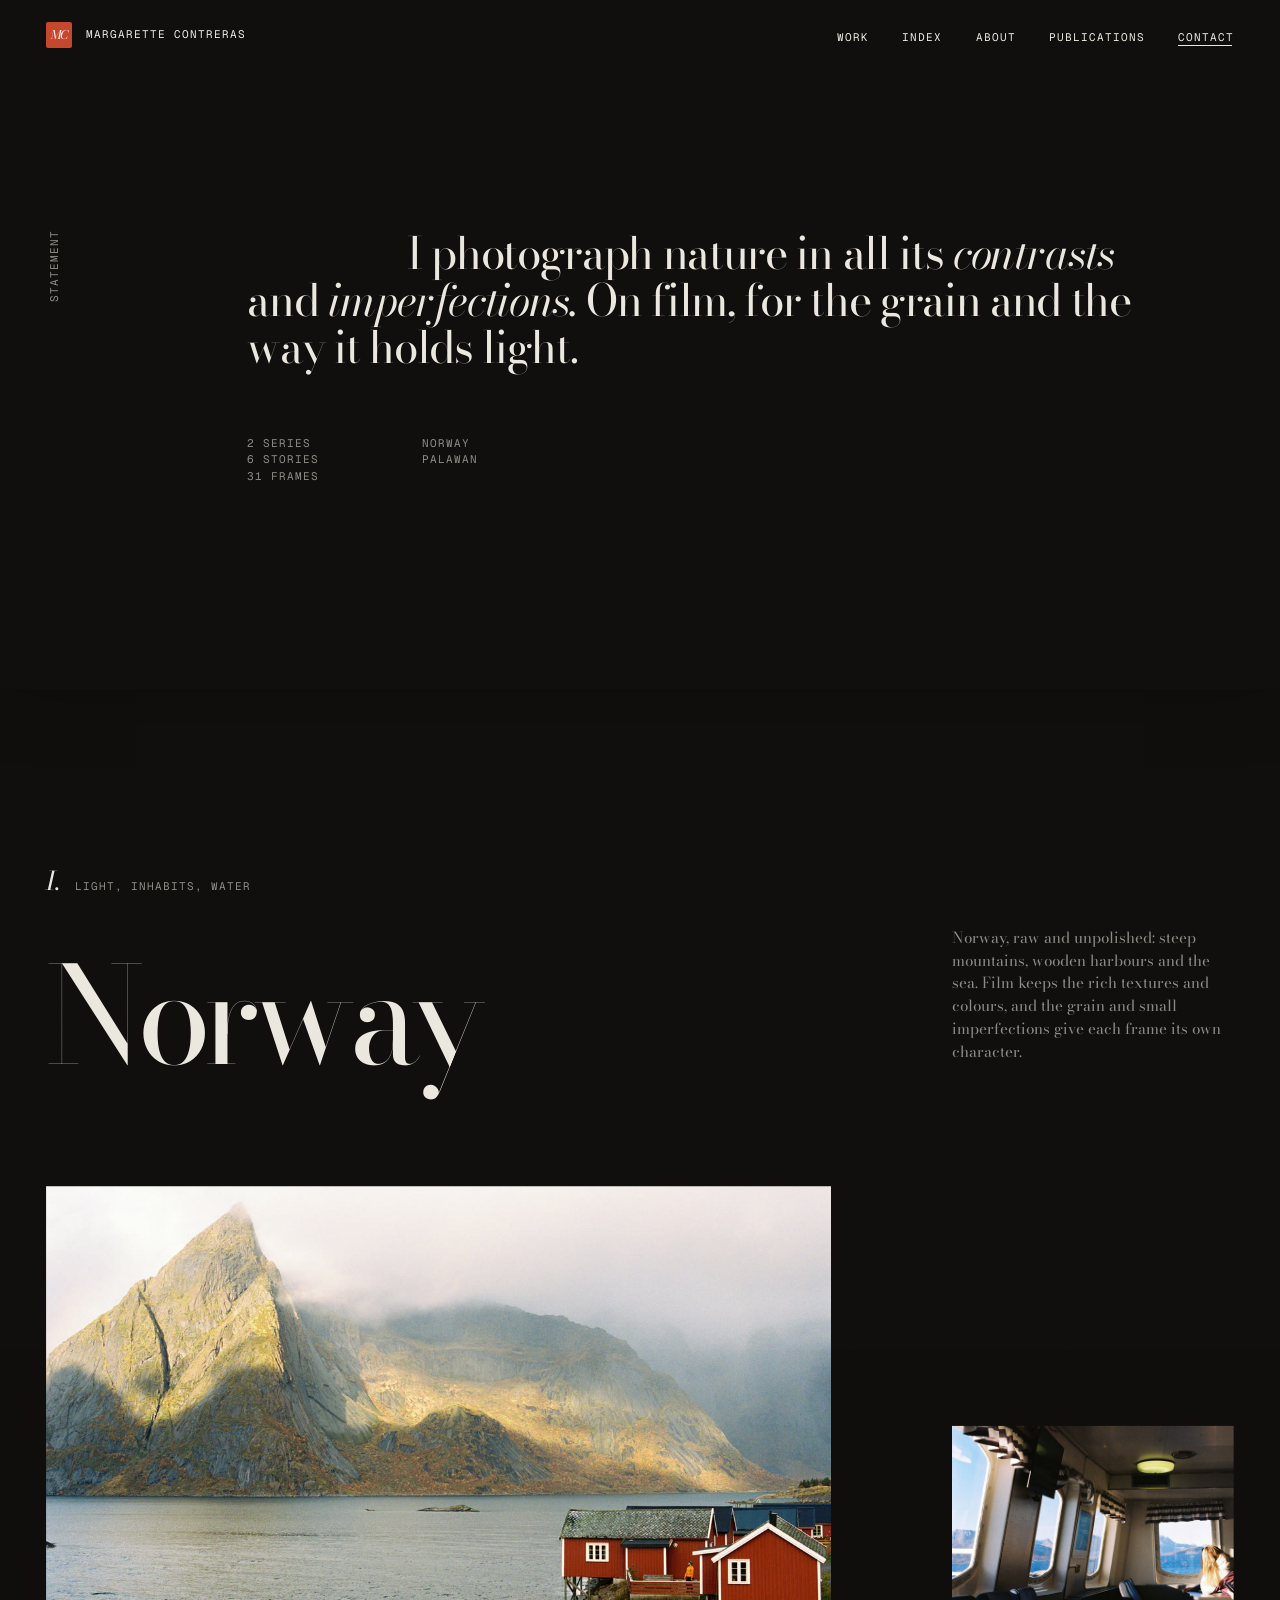
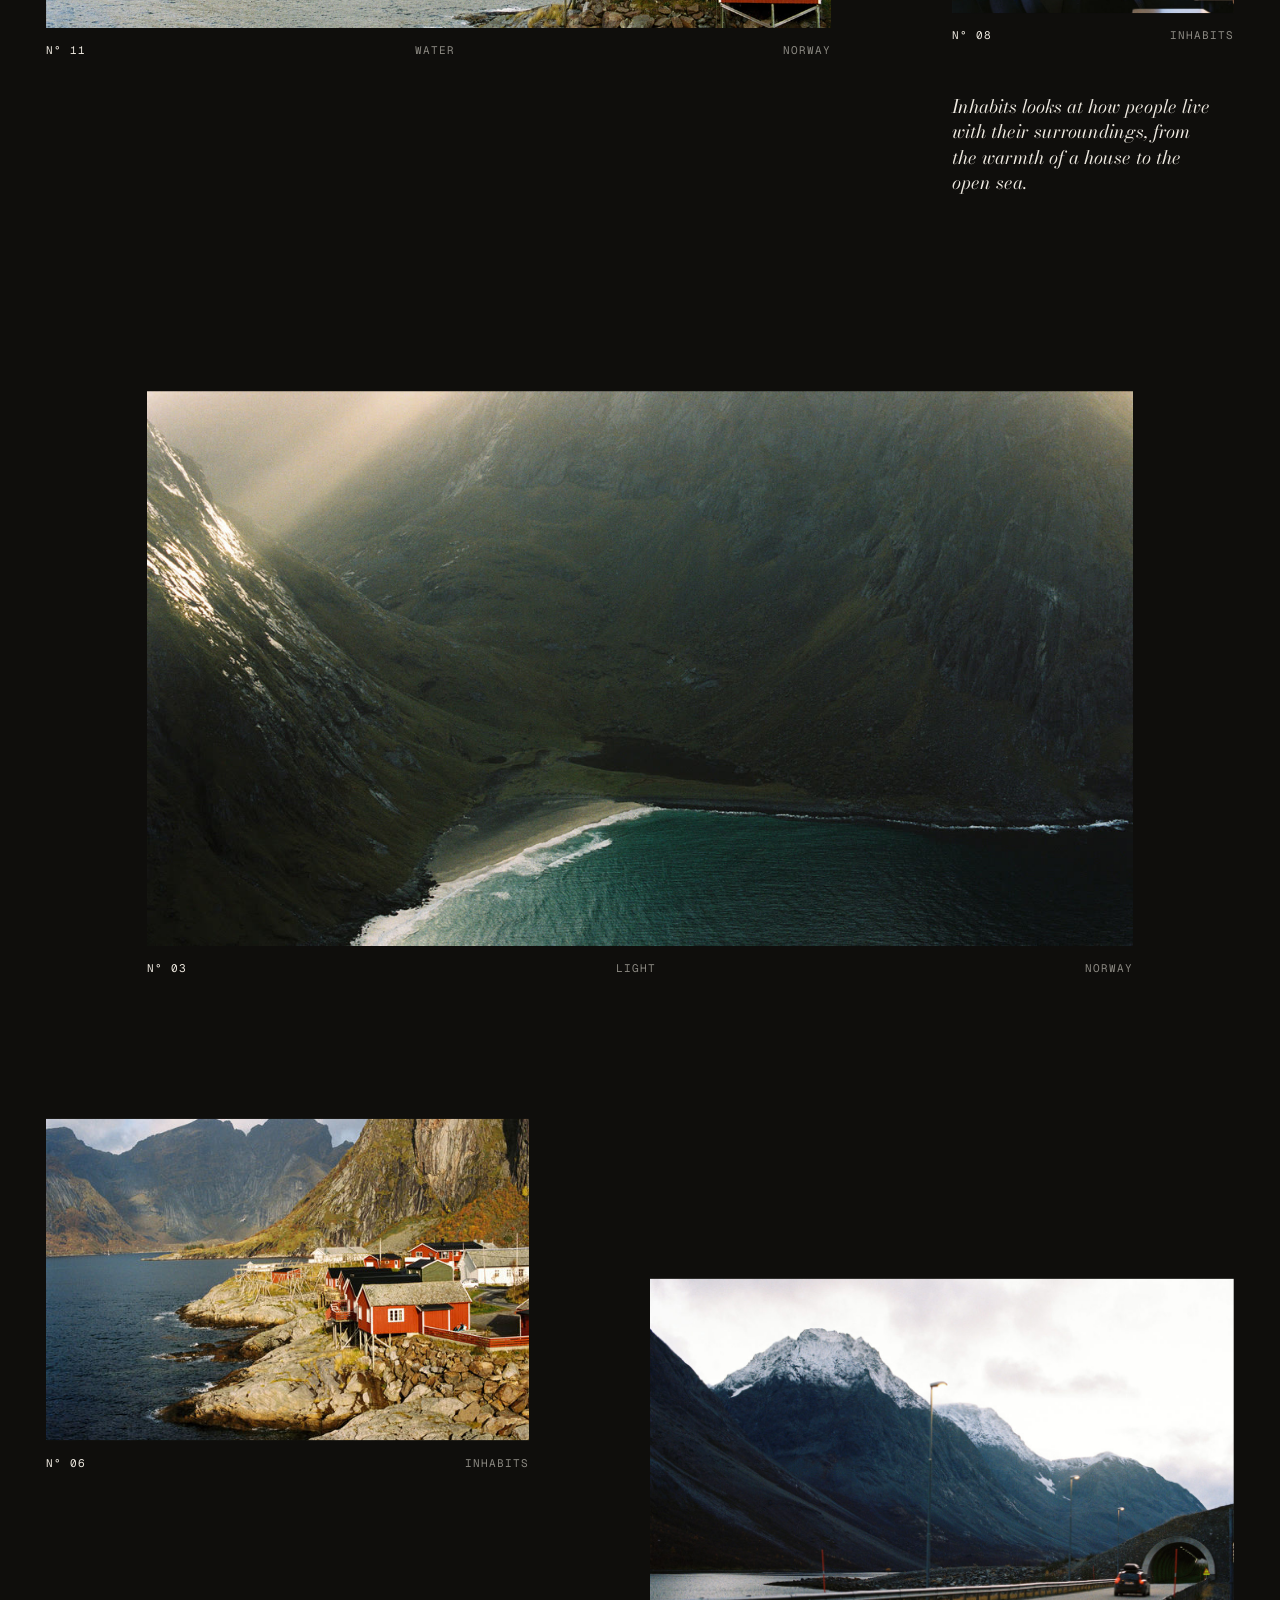
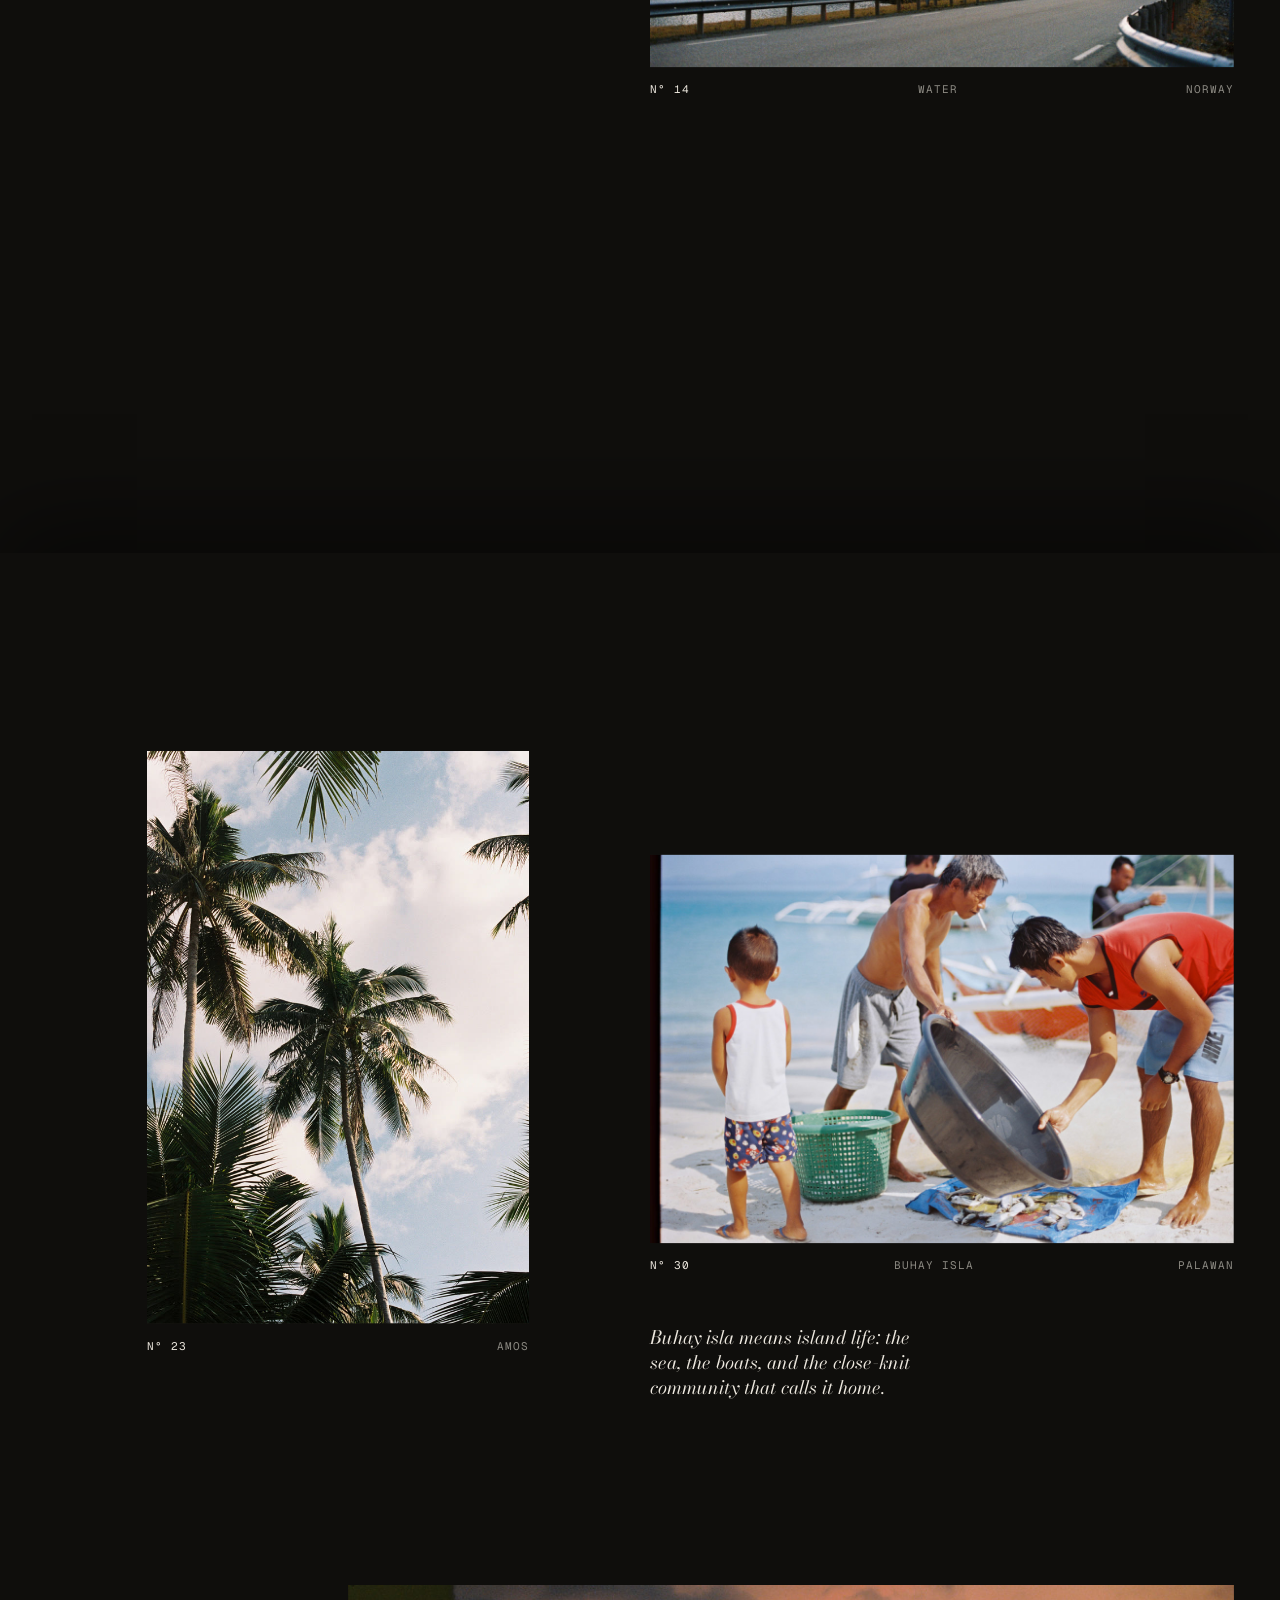
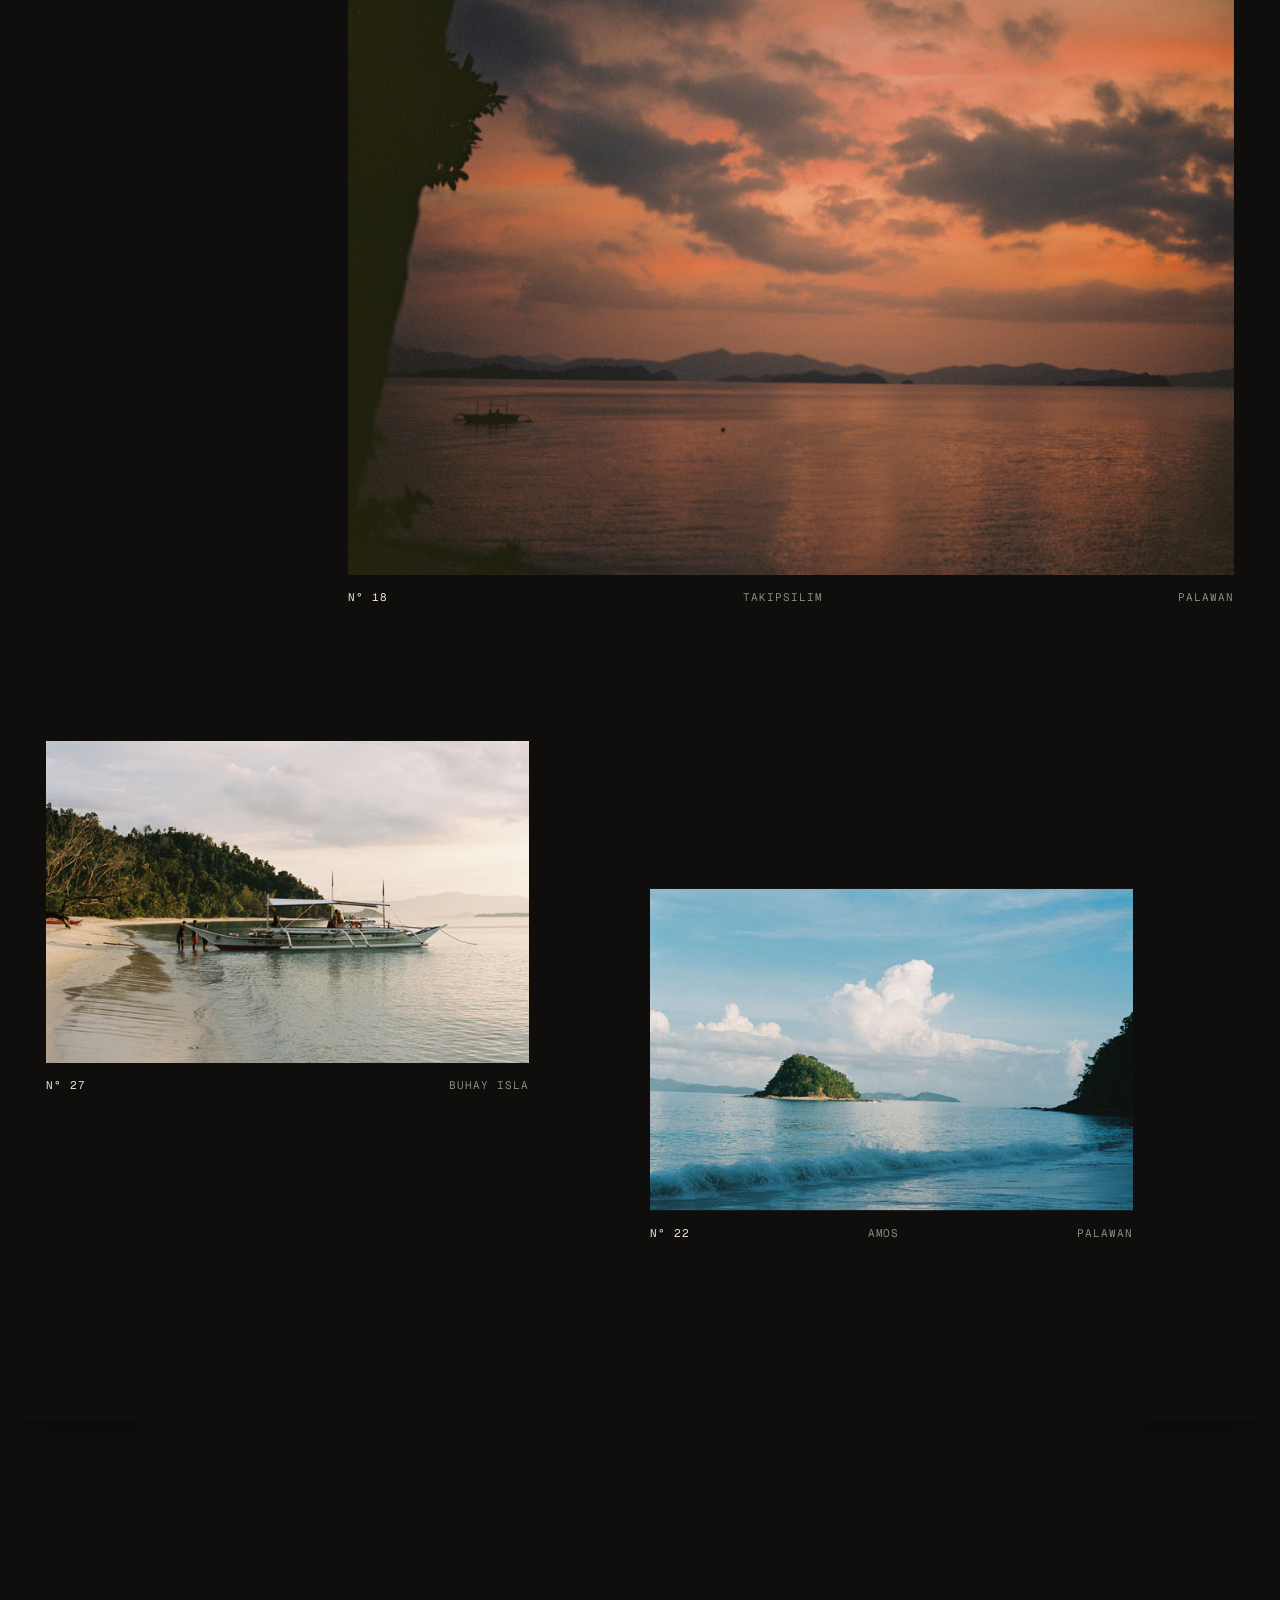
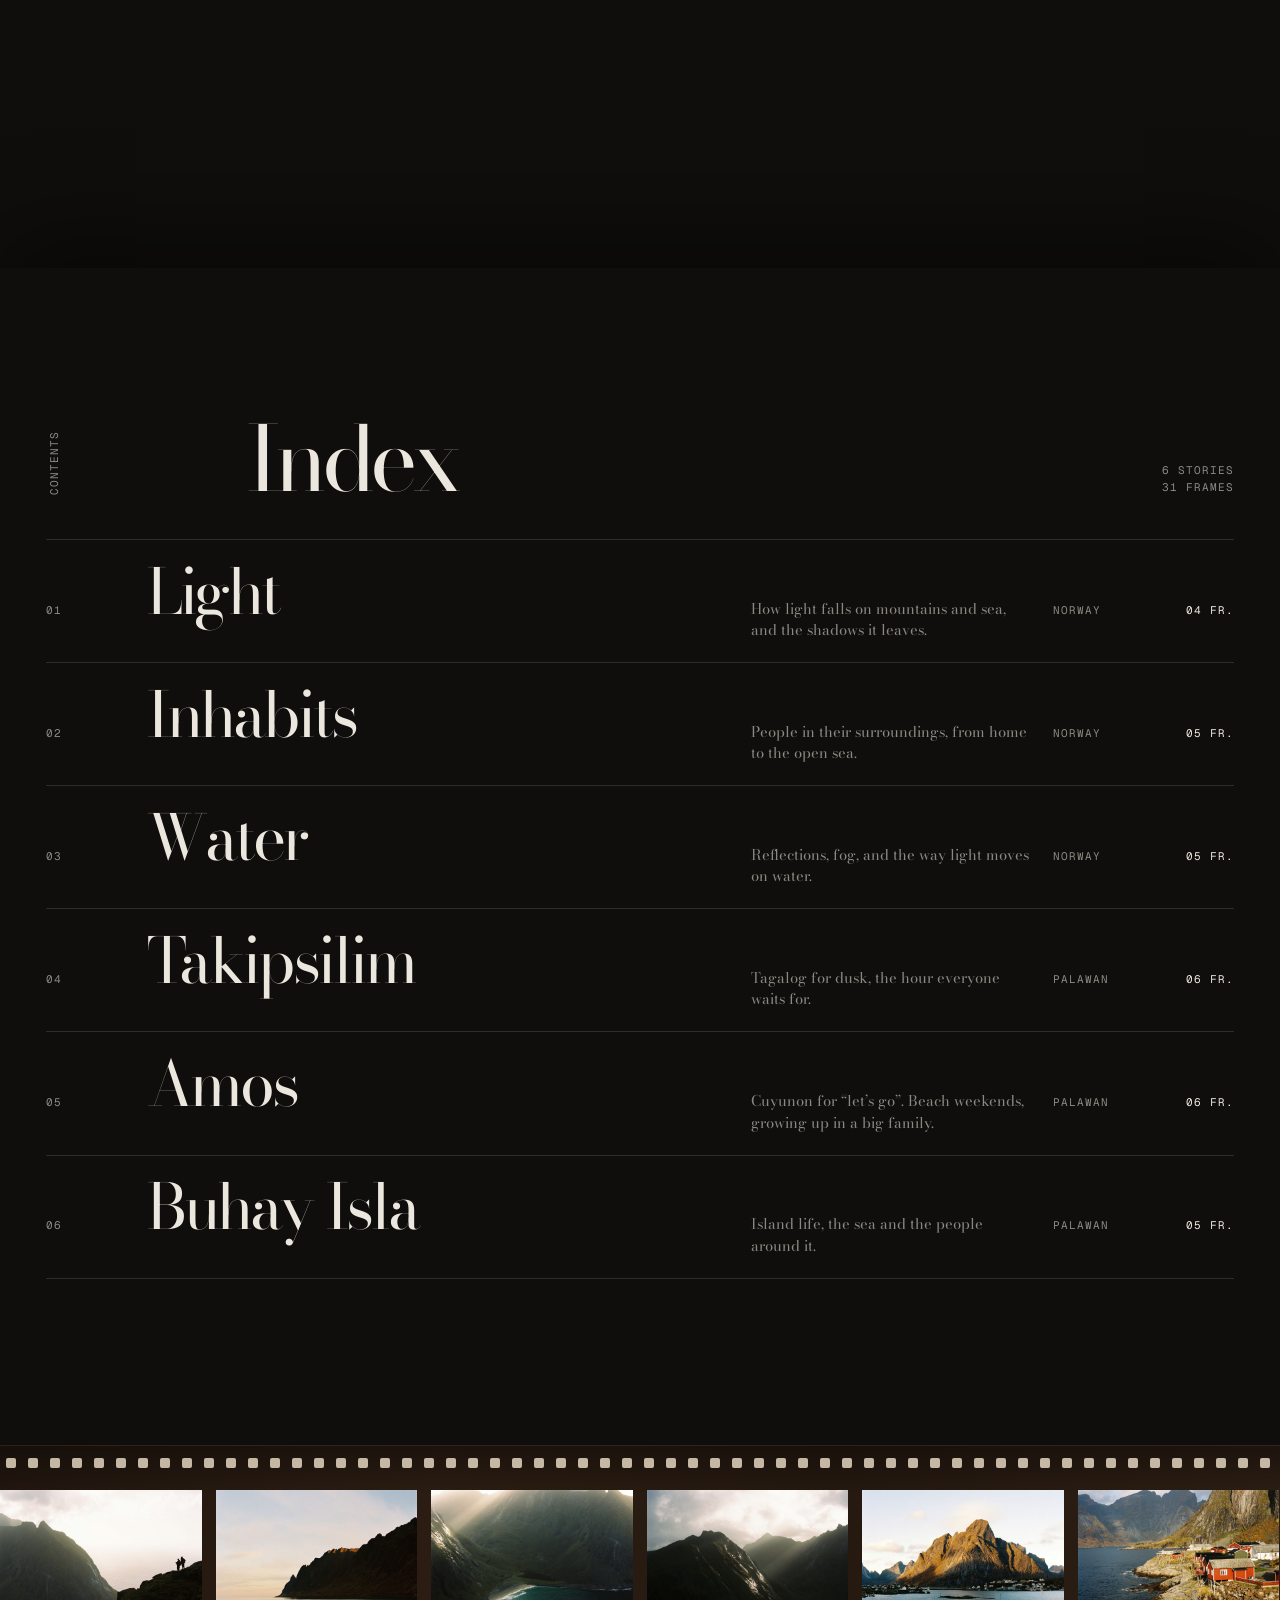
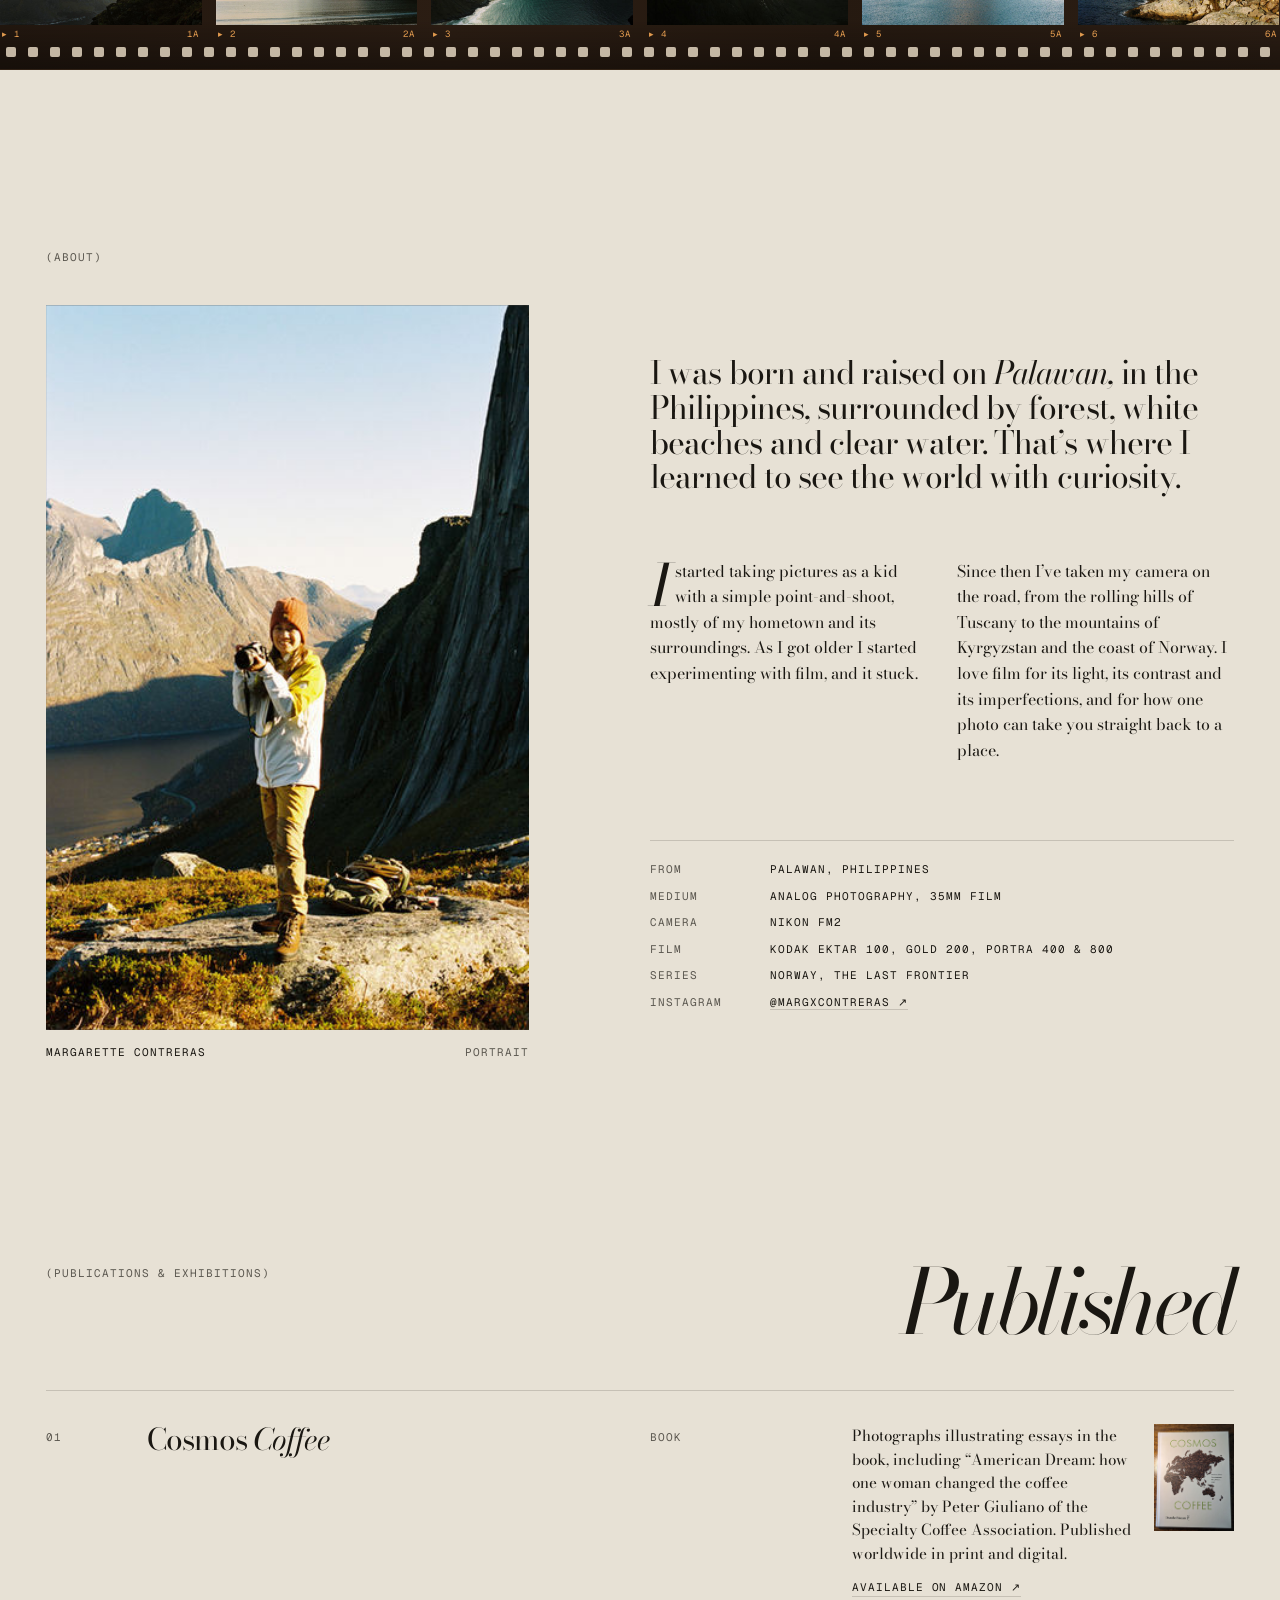
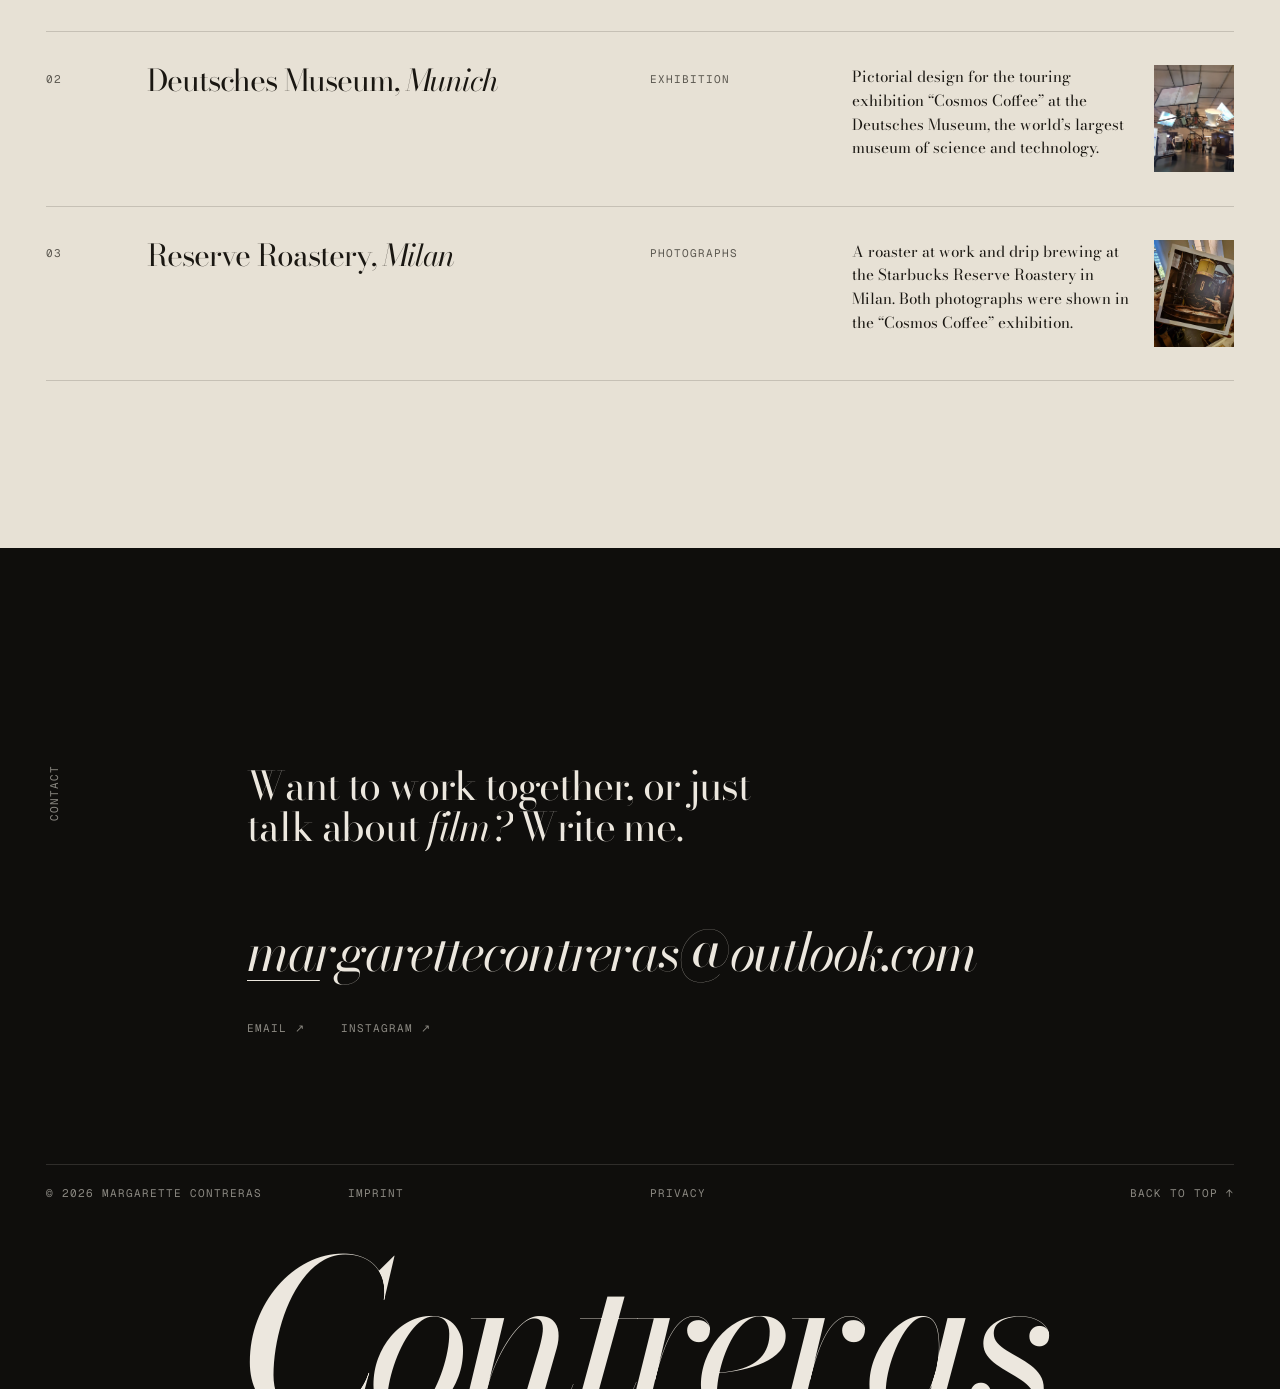
==== commit 7ba3296c: "SEO: titles, canonical, structured data, image sitemap, share image - Title/description with name, a" ====
--- a/index.html
+++ b/index.html
@@ -3,15 +3,29 @@
 <head>
   <meta charset="utf-8">
   <meta name="viewport" content="width=device-width, initial-scale=1, viewport-fit=cover">
-  <title>Margarette Contreras — Analog Film Photography</title>
-  <meta name="description" content="Analog film photography by Margarette Contreras. Nature in all its contrasts and imperfections, shot on 35mm in Norway and Palawan.">
+  <title>Margarette Contreras – Analog Film Photography | Palawan & Norway</title>
+  <meta name="description" content="Analog film photography by Margarette Contreras: Palawan and Norway on 35mm film, shot on a Nikon FM2 with Kodak Portra, Gold and Ektar.">
+  <meta name="author" content="Margarette Contreras">
+  <link rel="canonical" href="https://www.palawanbeachclub.com/">
+  <meta name="robots" content="index, follow, max-image-preview:large">
   <meta name="theme-color" content="#0f0e0c">
   <meta property="og:type" content="website">
-  <meta property="og:title" content="Margarette Contreras — Analog Film Photography">
-  <meta property="og:description" content="Nature in all its contrasts and imperfections, shot on 35mm film.">
-  <meta property="og:image" content="assets/img/hero-1200.jpg">
+  <meta property="og:site_name" content="Margarette Contreras">
+  <meta property="og:locale" content="en_US">
+  <meta property="og:url" content="https://www.palawanbeachclub.com/">
+  <meta property="og:title" content="Margarette Contreras – Analog Film Photography">
+  <meta property="og:description" content="Palawan and Norway on 35mm film. Nature in all its contrasts and imperfections.">
+  <meta property="og:image" content="https://www.palawanbeachclub.com/assets/og-image.jpg">
+  <meta property="og:image:width" content="1200">
+  <meta property="og:image:height" content="630">
+  <meta property="og:image:alt" content="Margarette Contreras, analog film photography: a harbour in Norway on 35mm film">
   <meta name="twitter:card" content="summary_large_image">
+  <meta name="twitter:title" content="Margarette Contreras – Analog Film Photography">
+  <meta name="twitter:description" content="Palawan and Norway on 35mm film.">
+  <meta name="twitter:image" content="https://www.palawanbeachclub.com/assets/og-image.jpg">
+  <link rel="me" href="https://www.instagram.com/margxcontreras/">
   <meta name="format-detection" content="telephone=no">
+  <link rel="icon" href="favicon.ico" sizes="48x48">
   <link rel="icon" href="assets/favicon.svg" type="image/svg+xml">
   <link rel="icon" href="assets/icons/icon-192.png" type="image/png" sizes="192x192">
   <link rel="apple-touch-icon" href="assets/icons/apple-touch-icon.png">
@@ -19,8 +33,326 @@
   <link rel="preload" href="assets/fonts/bodoni-moda-latin-opsz-normal.woff2" as="font" type="font/woff2" crossorigin>
   <link rel="preload" href="assets/fonts/bodoni-moda-latin-opsz-italic.woff2" as="font" type="font/woff2" crossorigin>
   <link rel="preload" href="assets/fonts/geist-mono-latin-400-normal.woff2" as="font" type="font/woff2" crossorigin>
-  <meta name="mc-stats" content="">
+  <meta name="mc-stats" content="https://script.google.com/macros/s/AKfycbz0H4VcNe8KmKWgVdMO8owYbukgaNNAuoeO9ac7e2RC4tht_lnoYjXaPWjPo59Tga8ukA/exec">
   <link rel="stylesheet" href="assets/css/style.css">
+  <script type="application/ld+json">
+{
+ "@context": "https://schema.org",
+ "@graph": [
+  {
+   "@type": "WebSite",
+   "@id": "https://www.palawanbeachclub.com/#website",
+   "url": "https://www.palawanbeachclub.com/",
+   "name": "Margarette Contreras",
+   "alternateName": "Margarette Contreras – Analog Film Photography",
+   "inLanguage": "en",
+   "publisher": {
+    "@id": "https://www.palawanbeachclub.com/#person"
+   }
+  },
+  {
+   "@type": "Person",
+   "@id": "https://www.palawanbeachclub.com/#person",
+   "name": "Margarette Contreras",
+   "url": "https://www.palawanbeachclub.com/",
+   "image": "https://www.palawanbeachclub.com/assets/img/portrait-1200.jpg",
+   "description": "Analog film photographer from Palawan, Philippines, photographing nature and people on 35mm film.",
+   "jobTitle": "Analog film photographer",
+   "birthPlace": {
+    "@type": "Place",
+    "name": "Palawan, Philippines"
+   },
+   "knowsAbout": [
+    "Analog photography",
+    "Film photography",
+    "35mm film",
+    "Nikon FM2",
+    "Kodak Portra",
+    "Landscape photography",
+    "Travel photography",
+    "Palawan",
+    "Norway"
+   ],
+   "sameAs": [
+    "https://www.instagram.com/margxcontreras/"
+   ]
+  },
+  {
+   "@type": "CollectionPage",
+   "@id": "https://www.palawanbeachclub.com/#webpage",
+   "url": "https://www.palawanbeachclub.com/",
+   "name": "Margarette Contreras – Analog Film Photography",
+   "description": "Analog film photography by Margarette Contreras: Palawan and Norway on 35mm film, shot on a Nikon FM2 with Kodak Portra, Gold and Ektar.",
+   "inLanguage": "en",
+   "isPartOf": {
+    "@id": "https://www.palawanbeachclub.com/#website"
+   },
+   "about": {
+    "@id": "https://www.palawanbeachclub.com/#person"
+   },
+   "author": {
+    "@id": "https://www.palawanbeachclub.com/#person"
+   },
+   "primaryImageOfPage": {
+    "@type": "ImageObject",
+    "contentUrl": "https://www.palawanbeachclub.com/assets/img/hero-2400.jpg",
+    "thumbnailUrl": "https://www.palawanbeachclub.com/assets/img/hero-600.jpg",
+    "name": "Inhabits, Norway",
+    "caption": "White wooden houses and fishing boats along a harbour in Norway. 35mm film.",
+    "contentLocation": {
+     "@type": "Place",
+     "name": "Norway"
+    },
+    "creator": {
+     "@id": "https://www.palawanbeachclub.com/#person"
+    },
+    "creditText": "Margarette Contreras",
+    "copyrightNotice": "© Margarette Contreras",
+    "copyrightHolder": {
+     "@id": "https://www.palawanbeachclub.com/#person"
+    }
+   },
+   "mainEntity": {
+    "@type": "ImageGallery",
+    "name": "Norway and The Last Frontier (Palawan) on 35mm film",
+    "author": {
+     "@id": "https://www.palawanbeachclub.com/#person"
+    },
+    "image": [
+     {
+      "@type": "ImageObject",
+      "contentUrl": "https://www.palawanbeachclub.com/assets/img/hero-2400.jpg",
+      "thumbnailUrl": "https://www.palawanbeachclub.com/assets/img/hero-600.jpg",
+      "name": "Inhabits, Norway",
+      "caption": "White wooden houses and fishing boats along a harbour in Norway. 35mm film.",
+      "contentLocation": {
+       "@type": "Place",
+       "name": "Norway"
+      },
+      "creator": {
+       "@id": "https://www.palawanbeachclub.com/#person"
+      },
+      "creditText": "Margarette Contreras",
+      "copyrightNotice": "© Margarette Contreras",
+      "copyrightHolder": {
+       "@id": "https://www.palawanbeachclub.com/#person"
+      }
+     },
+     {
+      "@type": "ImageObject",
+      "contentUrl": "https://www.palawanbeachclub.com/assets/img/water-03-2400.jpg",
+      "thumbnailUrl": "https://www.palawanbeachclub.com/assets/img/water-03-600.jpg",
+      "name": "Water, Norway",
+      "caption": "Red cabins on the shore beneath a sunlit, jagged peak in Norway. 35mm film.",
+      "contentLocation": {
+       "@type": "Place",
+       "name": "Norway"
+      },
+      "creator": {
+       "@id": "https://www.palawanbeachclub.com/#person"
+      },
+      "creditText": "Margarette Contreras",
+      "copyrightNotice": "© Margarette Contreras",
+      "copyrightHolder": {
+       "@id": "https://www.palawanbeachclub.com/#person"
+      }
+     },
+     {
+      "@type": "ImageObject",
+      "contentUrl": "https://www.palawanbeachclub.com/assets/img/inhabits-05-2400.jpg",
+      "thumbnailUrl": "https://www.palawanbeachclub.com/assets/img/inhabits-05-600.jpg",
+      "name": "Inhabits, Norway",
+      "caption": "A woman by the window of a ferry in Norway, sea and mountains beyond. 35mm film.",
+      "contentLocation": {
+       "@type": "Place",
+       "name": "Norway"
+      },
+      "creator": {
+       "@id": "https://www.palawanbeachclub.com/#person"
+      },
+      "creditText": "Margarette Contreras",
+      "copyrightNotice": "© Margarette Contreras",
+      "copyrightHolder": {
+       "@id": "https://www.palawanbeachclub.com/#person"
+      }
+     },
+     {
+      "@type": "ImageObject",
+      "contentUrl": "https://www.palawanbeachclub.com/assets/img/light-04-2400.jpg",
+      "thumbnailUrl": "https://www.palawanbeachclub.com/assets/img/light-04-600.jpg",
+      "name": "Light, Norway",
+      "caption": "Rays of light falling into a steep green fjord in Norway. 35mm film.",
+      "contentLocation": {
+       "@type": "Place",
+       "name": "Norway"
+      },
+      "creator": {
+       "@id": "https://www.palawanbeachclub.com/#person"
+      },
+      "creditText": "Margarette Contreras",
+      "copyrightNotice": "© Margarette Contreras",
+      "copyrightHolder": {
+       "@id": "https://www.palawanbeachclub.com/#person"
+      }
+     },
+     {
+      "@type": "ImageObject",
+      "contentUrl": "https://www.palawanbeachclub.com/assets/img/inhabits-03-2400.jpg",
+      "thumbnailUrl": "https://www.palawanbeachclub.com/assets/img/inhabits-03-600.jpg",
+      "name": "Inhabits, Norway",
+      "caption": "Red fishermen’s cabins on rocks below towering mountains in Norway. 35mm film.",
+      "contentLocation": {
+       "@type": "Place",
+       "name": "Norway"
+      },
+      "creator": {
+       "@id": "https://www.palawanbeachclub.com/#person"
+      },
+      "creditText": "Margarette Contreras",
+      "copyrightNotice": "© Margarette Contreras",
+      "copyrightHolder": {
+       "@id": "https://www.palawanbeachclub.com/#person"
+      }
+     },
+     {
+      "@type": "ImageObject",
+      "contentUrl": "https://www.palawanbeachclub.com/assets/img/water-06-2400.jpg",
+      "thumbnailUrl": "https://www.palawanbeachclub.com/assets/img/water-06-600.jpg",
+      "name": "Water, Norway",
+      "caption": "Snow-capped mountains above a winding coastal road in Norway. 35mm film.",
+      "contentLocation": {
+       "@type": "Place",
+       "name": "Norway"
+      },
+      "creator": {
+       "@id": "https://www.palawanbeachclub.com/#person"
+      },
+      "creditText": "Margarette Contreras",
+      "copyrightNotice": "© Margarette Contreras",
+      "copyrightHolder": {
+       "@id": "https://www.palawanbeachclub.com/#person"
+      }
+     },
+     {
+      "@type": "ImageObject",
+      "contentUrl": "https://www.palawanbeachclub.com/assets/img/takipsilim-01-2400.jpg",
+      "thumbnailUrl": "https://www.palawanbeachclub.com/assets/img/takipsilim-01-600.jpg",
+      "name": "Takipsilim, Palawan",
+      "caption": "Sun setting over the water in Palawan, swimmers in the glittering light. 35mm film.",
+      "contentLocation": {
+       "@type": "Place",
+       "name": "Palawan, Philippines"
+      },
+      "creator": {
+       "@id": "https://www.palawanbeachclub.com/#person"
+      },
+      "creditText": "Margarette Contreras",
+      "copyrightNotice": "© Margarette Contreras",
+      "copyrightHolder": {
+       "@id": "https://www.palawanbeachclub.com/#person"
+      }
+     },
+     {
+      "@type": "ImageObject",
+      "contentUrl": "https://www.palawanbeachclub.com/assets/img/amos-03-2400.jpg",
+      "thumbnailUrl": "https://www.palawanbeachclub.com/assets/img/amos-03-600.jpg",
+      "name": "Amos, Palawan",
+      "caption": "Palm trees against a bright sky in Palawan. 35mm film.",
+      "contentLocation": {
+       "@type": "Place",
+       "name": "Palawan, Philippines"
+      },
+      "creator": {
+       "@id": "https://www.palawanbeachclub.com/#person"
+      },
+      "creditText": "Margarette Contreras",
+      "copyrightNotice": "© Margarette Contreras",
+      "copyrightHolder": {
+       "@id": "https://www.palawanbeachclub.com/#person"
+      }
+     },
+     {
+      "@type": "ImageObject",
+      "contentUrl": "https://www.palawanbeachclub.com/assets/img/isla-04-2400.jpg",
+      "thumbnailUrl": "https://www.palawanbeachclub.com/assets/img/isla-04-600.jpg",
+      "name": "Buhay Isla, Palawan",
+      "caption": "Fishermen and a child sorting the catch on a beach in Palawan. 35mm film.",
+      "contentLocation": {
+       "@type": "Place",
+       "name": "Palawan, Philippines"
+      },
+      "creator": {
+       "@id": "https://www.palawanbeachclub.com/#person"
+      },
+      "creditText": "Margarette Contreras",
+      "copyrightNotice": "© Margarette Contreras",
+      "copyrightHolder": {
+       "@id": "https://www.palawanbeachclub.com/#person"
+      }
+     },
+     {
+      "@type": "ImageObject",
+      "contentUrl": "https://www.palawanbeachclub.com/assets/img/takipsilim-04-2400.jpg",
+      "thumbnailUrl": "https://www.palawanbeachclub.com/assets/img/takipsilim-04-600.jpg",
+      "name": "Takipsilim, Palawan",
+      "caption": "Pink and orange clouds over a dark sea at sunset in Palawan. 35mm film.",
+      "contentLocation": {
+       "@type": "Place",
+       "name": "Palawan, Philippines"
+      },
+      "creator": {
+       "@id": "https://www.palawanbeachclub.com/#person"
+      },
+      "creditText": "Margarette Contreras",
+      "copyrightNotice": "© Margarette Contreras",
+      "copyrightHolder": {
+       "@id": "https://www.palawanbeachclub.com/#person"
+      }
+     },
+     {
+      "@type": "ImageObject",
+      "contentUrl": "https://www.palawanbeachclub.com/assets/img/isla-01-2400.jpg",
+      "thumbnailUrl": "https://www.palawanbeachclub.com/assets/img/isla-01-600.jpg",
+      "name": "Buhay Isla, Palawan",
+      "caption": "An outrigger boat resting in shallow water at low tide in Palawan. 35mm film.",
+      "contentLocation": {
+       "@type": "Place",
+       "name": "Palawan, Philippines"
+      },
+      "creator": {
+       "@id": "https://www.palawanbeachclub.com/#person"
+      },
+      "creditText": "Margarette Contreras",
+      "copyrightNotice": "© Margarette Contreras",
+      "copyrightHolder": {
+       "@id": "https://www.palawanbeachclub.com/#person"
+      }
+     },
+     {
+      "@type": "ImageObject",
+      "contentUrl": "https://www.palawanbeachclub.com/assets/img/amos-02-2400.jpg",
+      "thumbnailUrl": "https://www.palawanbeachclub.com/assets/img/amos-02-600.jpg",
+      "name": "Amos, Palawan",
+      "caption": "A small green island beyond a breaking wave in Palawan. 35mm film.",
+      "contentLocation": {
+       "@type": "Place",
+       "name": "Palawan, Philippines"
+      },
+      "creator": {
+       "@id": "https://www.palawanbeachclub.com/#person"
+      },
+      "creditText": "Margarette Contreras",
+      "copyrightNotice": "© Margarette Contreras",
+      "copyrightHolder": {
+       "@id": "https://www.palawanbeachclub.com/#person"
+      }
+     }
+    ]
+   }
+  }
+ ]
+}
+  </script>
   <script>
     document.documentElement.classList.add('js');
     try { if (sessionStorage.getItem('mc-seen')) document.documentElement.classList.add('seen'); } catch (e) {}
@@ -116,7 +448,7 @@
           <figure class="frame" style="--c:1/9;--cm:1/-1">
             <button class="frame__btn" type="button" data-open="water" data-at="1" data-cursor="View">
               <span class="frame__img" style="--ar:16/9">
-                <img src="assets/img/water-03-wide-1200.jpg" srcset="assets/img/water-03-wide-1200.jpg 1200w, assets/img/water-03-wide-2400.jpg 2400w" sizes="(max-width: 760px) 100vw, 66vw" width="1200" height="675" loading="lazy" decoding="async" alt="Red cabins on the shore beneath a sunlit, jagged peak">
+                <img src="assets/img/water-03-wide-1200.jpg" srcset="assets/img/water-03-wide-1200.jpg 1200w, assets/img/water-03-wide-2400.jpg 2400w" sizes="(max-width: 760px) 100vw, 66vw" width="1200" height="675" loading="lazy" decoding="async" alt="Red cabins on the shore beneath a sunlit, jagged peak in Norway">
                 <video class="living" data-video="assets/video/water-03" muted loop playsinline disablepictureinpicture disableremoteplayback preload="none" aria-hidden="true"></video>
               </span>
             </button>
@@ -125,7 +457,7 @@
 
           <figure class="frame" style="--c:10/13;--cm:2/-1;--y:clamp(120px,24vw,420px)" data-speed="0.12">
             <button class="frame__btn" type="button" data-open="inhabits" data-at="3" data-cursor="View">
-              <span class="frame__img"><img src="assets/img/inhabits-05-1200.jpg" srcset="assets/img/inhabits-05-600.jpg 600w, assets/img/inhabits-05-1200.jpg 1200w, assets/img/inhabits-05-2400.jpg 2400w" sizes="(max-width: 760px) 84vw, 25vw" width="1200" height="804" loading="lazy" decoding="async" alt="A woman by the window of a ferry, sea and mountains beyond"></span>
+              <span class="frame__img"><img src="assets/img/inhabits-05-1200.jpg" srcset="assets/img/inhabits-05-600.jpg 600w, assets/img/inhabits-05-1200.jpg 1200w, assets/img/inhabits-05-2400.jpg 2400w" sizes="(max-width: 760px) 84vw, 25vw" width="1200" height="804" loading="lazy" decoding="async" alt="A woman by the window of a ferry in Norway, sea and mountains beyond"></span>
             </button>
             <figcaption class="mono"><span>N° 08</span><span>Inhabits</span></figcaption>
             <p class="frame__note reveal">Inhabits looks at how people live with their surroundings, from the warmth of a house to the open sea.</p>
@@ -134,7 +466,7 @@
           <figure class="frame" style="--c:2/12;--cm:1/-1">
             <button class="frame__btn" type="button" data-open="light" data-at="2" data-cursor="View">
               <span class="frame__img" style="--ar:16/9">
-                <img src="assets/img/light-04-wide-1200.jpg" srcset="assets/img/light-04-wide-1200.jpg 1200w, assets/img/light-04-wide-2400.jpg 2400w" sizes="(max-width: 760px) 100vw, 84vw" width="1200" height="675" loading="lazy" decoding="async" alt="Rays of light falling into a steep green fjord">
+                <img src="assets/img/light-04-wide-1200.jpg" srcset="assets/img/light-04-wide-1200.jpg 1200w, assets/img/light-04-wide-2400.jpg 2400w" sizes="(max-width: 760px) 100vw, 84vw" width="1200" height="675" loading="lazy" decoding="async" alt="Rays of light falling into a steep green fjord in Norway">
                 <video class="living" data-video="assets/video/light-04" muted loop playsinline disablepictureinpicture disableremoteplayback preload="none" aria-hidden="true"></video>
               </span>
             </button>
@@ -143,14 +475,14 @@
 
           <figure class="frame" style="--c:1/6;--cm:1/6" data-speed="-0.05">
             <button class="frame__btn" type="button" data-open="inhabits" data-at="1" data-cursor="View">
-              <span class="frame__img"><img src="assets/img/inhabits-03-1200.jpg" srcset="assets/img/inhabits-03-600.jpg 600w, assets/img/inhabits-03-1200.jpg 1200w, assets/img/inhabits-03-2400.jpg 2400w" sizes="(max-width: 760px) 84vw, 40vw" width="1200" height="804" loading="lazy" decoding="async" alt="Red fishermen’s cabins on rocks below towering mountains"></span>
+              <span class="frame__img"><img src="assets/img/inhabits-03-1200.jpg" srcset="assets/img/inhabits-03-600.jpg 600w, assets/img/inhabits-03-1200.jpg 1200w, assets/img/inhabits-03-2400.jpg 2400w" sizes="(max-width: 760px) 84vw, 40vw" width="1200" height="804" loading="lazy" decoding="async" alt="Red fishermen’s cabins on rocks below towering mountains in Norway"></span>
             </button>
             <figcaption class="mono"><span>N° 06</span><span>Inhabits</span></figcaption>
           </figure>
 
           <figure class="frame" style="--c:7/13;--cm:2/-1;--y:clamp(60px,14vw,240px)" data-speed="0.1">
             <button class="frame__btn" type="button" data-open="water" data-at="4" data-cursor="View">
-              <span class="frame__img"><img src="assets/img/water-06-1200.jpg" srcset="assets/img/water-06-600.jpg 600w, assets/img/water-06-1200.jpg 1200w, assets/img/water-06-2400.jpg 2400w" sizes="(max-width: 760px) 84vw, 50vw" width="1200" height="804" loading="lazy" decoding="async" alt="Snow-capped mountains above a winding coastal road"></span>
+              <span class="frame__img"><img src="assets/img/water-06-1200.jpg" srcset="assets/img/water-06-600.jpg 600w, assets/img/water-06-1200.jpg 1200w, assets/img/water-06-2400.jpg 2400w" sizes="(max-width: 760px) 84vw, 50vw" width="1200" height="804" loading="lazy" decoding="async" alt="Snow-capped mountains above a winding coastal road in Norway"></span>
             </button>
             <figcaption class="mono"><span>N° 14</span><span>Water</span><span>Norway</span></figcaption>
           </figure>
@@ -162,7 +494,7 @@
         <div class="stack">
           <div class="bleed pin">
             <div class="pin__inner">
-              <img src="assets/img/takipsilim-01-wide-1200.jpg" srcset="assets/img/takipsilim-01-wide-1200.jpg 1200w, assets/img/takipsilim-01-wide-2400.jpg 2400w" sizes="100vw" width="1200" height="675" loading="lazy" decoding="async" alt="Sun setting over the water, swimmers in the glittering light">
+              <img src="assets/img/takipsilim-01-wide-1200.jpg" srcset="assets/img/takipsilim-01-wide-1200.jpg 1200w, assets/img/takipsilim-01-wide-2400.jpg 2400w" sizes="100vw" width="1200" height="675" loading="lazy" decoding="async" alt="Sun setting over the water in Palawan, swimmers in the glittering light">
               <video class="living" data-video="assets/video/takipsilim-01" muted loop playsinline disablepictureinpicture disableremoteplayback preload="none" aria-hidden="true"></video>
             </div>
             <div class="pin__dim"></div>
@@ -177,7 +509,7 @@
             <figure class="frame" style="--c:2/6;--cm:1/5" data-speed="-0.06">
               <button class="frame__btn" type="button" data-open="amos" data-at="2" data-cursor="View">
                 <span class="frame__img" style="--ar:2/3">
-                  <img src="assets/img/amos-03-tall-1200.jpg" srcset="assets/img/amos-03-tall-1200.jpg 675w, assets/img/amos-03-tall-2400.jpg 1350w" sizes="(max-width: 760px) 66vw, 33vw" width="675" height="1200" loading="lazy" decoding="async" alt="Palm trees against a bright sky">
+                  <img src="assets/img/amos-03-tall-1200.jpg" srcset="assets/img/amos-03-tall-1200.jpg 675w, assets/img/amos-03-tall-2400.jpg 1350w" sizes="(max-width: 760px) 66vw, 33vw" width="675" height="1200" loading="lazy" decoding="async" alt="Palm trees against a bright sky in Palawan">
                   <video class="living" data-video="assets/video/amos-03" data-sizes="720" muted loop playsinline disablepictureinpicture disableremoteplayback preload="none" aria-hidden="true"></video>
                 </span>
               </button>
@@ -186,7 +518,7 @@
 
             <figure class="frame" style="--c:7/13;--cm:1/-1;--y:clamp(80px,16vw,280px)" data-speed="0.1">
               <button class="frame__btn" type="button" data-open="isla" data-at="3" data-cursor="View">
-                <span class="frame__img"><img src="assets/img/isla-04-1200.jpg" srcset="assets/img/isla-04-600.jpg 600w, assets/img/isla-04-1200.jpg 1200w, assets/img/isla-04-2400.jpg 2400w" sizes="(max-width: 760px) 100vw, 50vw" width="1200" height="804" loading="lazy" decoding="async" alt="Fishermen and a child sorting the catch on the beach"></span>
+                <span class="frame__img"><img src="assets/img/isla-04-1200.jpg" srcset="assets/img/isla-04-600.jpg 600w, assets/img/isla-04-1200.jpg 1200w, assets/img/isla-04-2400.jpg 2400w" sizes="(max-width: 760px) 100vw, 50vw" width="1200" height="804" loading="lazy" decoding="async" alt="Fishermen and a child sorting the catch on a beach in Palawan"></span>
               </button>
               <figcaption class="mono"><span>N° 30</span><span>Buhay Isla</span><span>Palawan</span></figcaption>
               <p class="frame__note reveal">Buhay isla means island life: the sea, the boats, and the close-knit community that calls it home.</p>
@@ -194,21 +526,21 @@
 
             <figure class="frame" style="--c:4/13;--cm:1/-1">
               <button class="frame__btn" type="button" data-open="takipsilim" data-at="3" data-cursor="View">
-                <span class="frame__img"><img src="assets/img/takipsilim-04-1200.jpg" srcset="assets/img/takipsilim-04-600.jpg 600w, assets/img/takipsilim-04-1200.jpg 1200w, assets/img/takipsilim-04-2400.jpg 2400w" sizes="(max-width: 760px) 100vw, 75vw" width="1200" height="804" loading="lazy" decoding="async" alt="Pink and orange clouds over a dark sea at sunset"></span>
+                <span class="frame__img"><img src="assets/img/takipsilim-04-1200.jpg" srcset="assets/img/takipsilim-04-600.jpg 600w, assets/img/takipsilim-04-1200.jpg 1200w, assets/img/takipsilim-04-2400.jpg 2400w" sizes="(max-width: 760px) 100vw, 75vw" width="1200" height="804" loading="lazy" decoding="async" alt="Pink and orange clouds over a dark sea at sunset in Palawan"></span>
               </button>
               <figcaption class="mono"><span>N° 18</span><span>Takipsilim</span><span>Palawan</span></figcaption>
             </figure>
 
             <figure class="frame" style="--c:1/6;--cm:1/6" data-speed="-0.05">
               <button class="frame__btn" type="button" data-open="isla" data-at="0" data-cursor="View">
-                <span class="frame__img"><img src="assets/img/isla-01-1200.jpg" srcset="assets/img/isla-01-600.jpg 600w, assets/img/isla-01-1200.jpg 1200w, assets/img/isla-01-2400.jpg 2400w" sizes="(max-width: 760px) 84vw, 40vw" width="1200" height="804" loading="lazy" decoding="async" alt="Outrigger boat resting in shallow water at low tide"></span>
+                <span class="frame__img"><img src="assets/img/isla-01-1200.jpg" srcset="assets/img/isla-01-600.jpg 600w, assets/img/isla-01-1200.jpg 1200w, assets/img/isla-01-2400.jpg 2400w" sizes="(max-width: 760px) 84vw, 40vw" width="1200" height="804" loading="lazy" decoding="async" alt="Outrigger boat resting in shallow water at low tide in Palawan"></span>
               </button>
               <figcaption class="mono"><span>N° 27</span><span>Buhay Isla</span></figcaption>
             </figure>
 
             <figure class="frame" style="--c:7/12;--cm:2/-1;--y:clamp(60px,12vw,200px)" data-speed="0.12">
               <button class="frame__btn" type="button" data-open="amos" data-at="1" data-cursor="View">
-                <span class="frame__img"><img src="assets/img/amos-02-1200.jpg" srcset="assets/img/amos-02-600.jpg 600w, assets/img/amos-02-1200.jpg 1200w, assets/img/amos-02-2400.jpg 2400w" sizes="(max-width: 760px) 84vw, 42vw" width="1200" height="804" loading="lazy" decoding="async" alt="Small green island beyond a breaking wave"></span>
+                <span class="frame__img"><img src="assets/img/amos-02-1200.jpg" srcset="assets/img/amos-02-600.jpg 600w, assets/img/amos-02-1200.jpg 1200w, assets/img/amos-02-2400.jpg 2400w" sizes="(max-width: 760px) 84vw, 42vw" width="1200" height="804" loading="lazy" decoding="async" alt="Small green island beyond a breaking wave in Palawan"></span>
               </button>
               <figcaption class="mono"><span>N° 22</span><span>Amos</span><span>Palawan</span></figcaption>
             </figure>
@@ -221,7 +553,7 @@
     <div class="stack">
       <section class="interlude pin" aria-labelledby="film-title">
         <div class="pin__inner">
-          <img src="assets/img/water-01-wide-1200.jpg" srcset="assets/img/water-01-wide-1200.jpg 1200w, assets/img/water-01-wide-2400.jpg 2400w" sizes="100vw" width="1200" height="675" loading="lazy" decoding="async" alt="Mist rolling over a coastal road and dark water">
+          <img src="assets/img/water-01-wide-1200.jpg" srcset="assets/img/water-01-wide-1200.jpg 1200w, assets/img/water-01-wide-2400.jpg 2400w" sizes="100vw" width="1200" height="675" loading="lazy" decoding="async" alt="Mist rolling over a coastal road and dark water in Norway">
           <video class="living" data-video="assets/video/water-01" muted loop playsinline disablepictureinpicture disableremoteplayback preload="none" aria-hidden="true"></video>
         </div>
         <div class="pin__dim"></div>
@@ -275,7 +607,7 @@
       <div class="grid">
         <p class="mono label about__label">(About)</p>
         <figure class="about__portrait frame" style="--c:1/6">
-          <span class="frame__img" style="--ar:2/3"><img src="assets/img/portrait-1200.jpg" srcset="assets/img/portrait-600.jpg 600w, assets/img/portrait-1200.jpg 1200w, assets/img/portrait-2400.jpg 2400w" sizes="(max-width: 760px) 100vw, 40vw" width="804" height="1200" loading="lazy" decoding="async" alt="Margarette Contreras holding a camera in the mountains"></span>
+          <span class="frame__img" style="--ar:2/3"><img src="assets/img/portrait-1200.jpg" srcset="assets/img/portrait-600.jpg 600w, assets/img/portrait-1200.jpg 1200w, assets/img/portrait-2400.jpg 2400w" sizes="(max-width: 760px) 100vw, 40vw" width="804" height="1200" loading="lazy" decoding="async" alt="Margarette Contreras, analog film photographer, holding a camera in the mountains of Norway"></span>
           <figcaption class="mono"><span>Margarette Contreras</span><span>Portrait</span></figcaption>
         </figure>
         <div class="about__body">
@@ -286,7 +618,8 @@
           </div>
           <dl class="facts mono reveal">
             <dt>From</dt><dd>Palawan, Philippines</dd>
-            <dt>Camera</dt><dd>Nikon FM2, 35mm</dd>
+            <dt>Medium</dt><dd>Analog photography, 35mm film</dd>
+            <dt>Camera</dt><dd>Nikon FM2</dd>
             <dt>Film</dt><dd>Kodak Ektar 100, Gold 200, Portra 400 &amp; 800</dd>
             <dt>Series</dt><dd>Norway, The Last Frontier</dd>
             <dt>Instagram</dt><dd><a href="https://www.instagram.com/margxcontreras/" target="_blank" rel="noopener">@margxcontreras ↗</a></dd>
--- a/assets/css/style.css
+++ b/assets/css/style.css
@@ -103,7 +103,7 @@
 }
 .theme-bone {
   --fg: #1a1712;
-  --muted: rgba(26, 23, 18, 0.56);
+  --muted: rgba(26, 23, 18, 0.68);
   --line: rgba(26, 23, 18, 0.16);
   background: var(--paper);
   color: var(--fg);
@@ -720,6 +720,7 @@
 :root { --data: #c47f3c; --data-hi: #e09a4f; }  /* single data hue, validated against the dark surface */
 .visitors { display: inline-block; margin: 2px 0 16px; font-size: 10px; color: rgba(236, 231, 222, 0.2); transition: color 0.4s var(--ease); }
 .visitors:hover, .visitors:focus-visible { color: var(--fg); }
+.visitors[hidden] { display: none; }
 
 .stats { padding: clamp(120px, 14vw, 200px) var(--pad) clamp(80px, 10vw, 140px); }
 .stats__count {
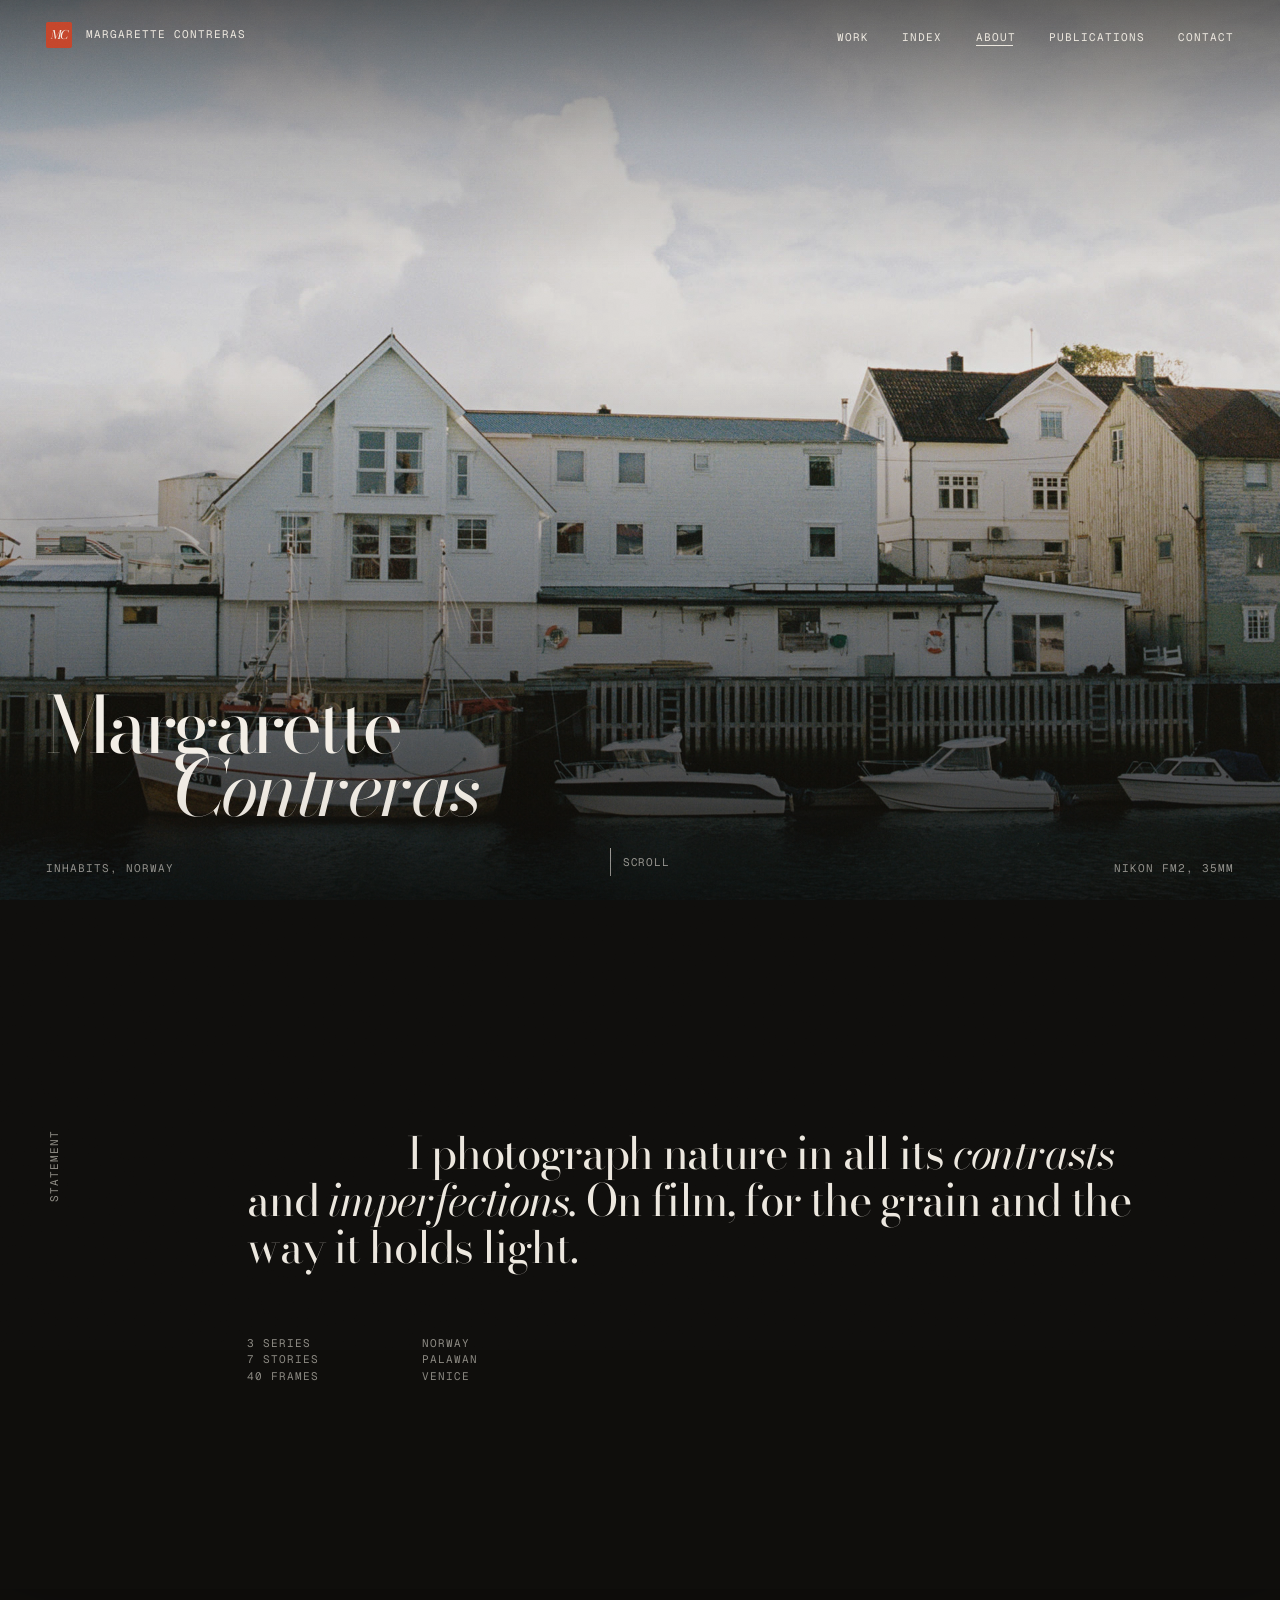
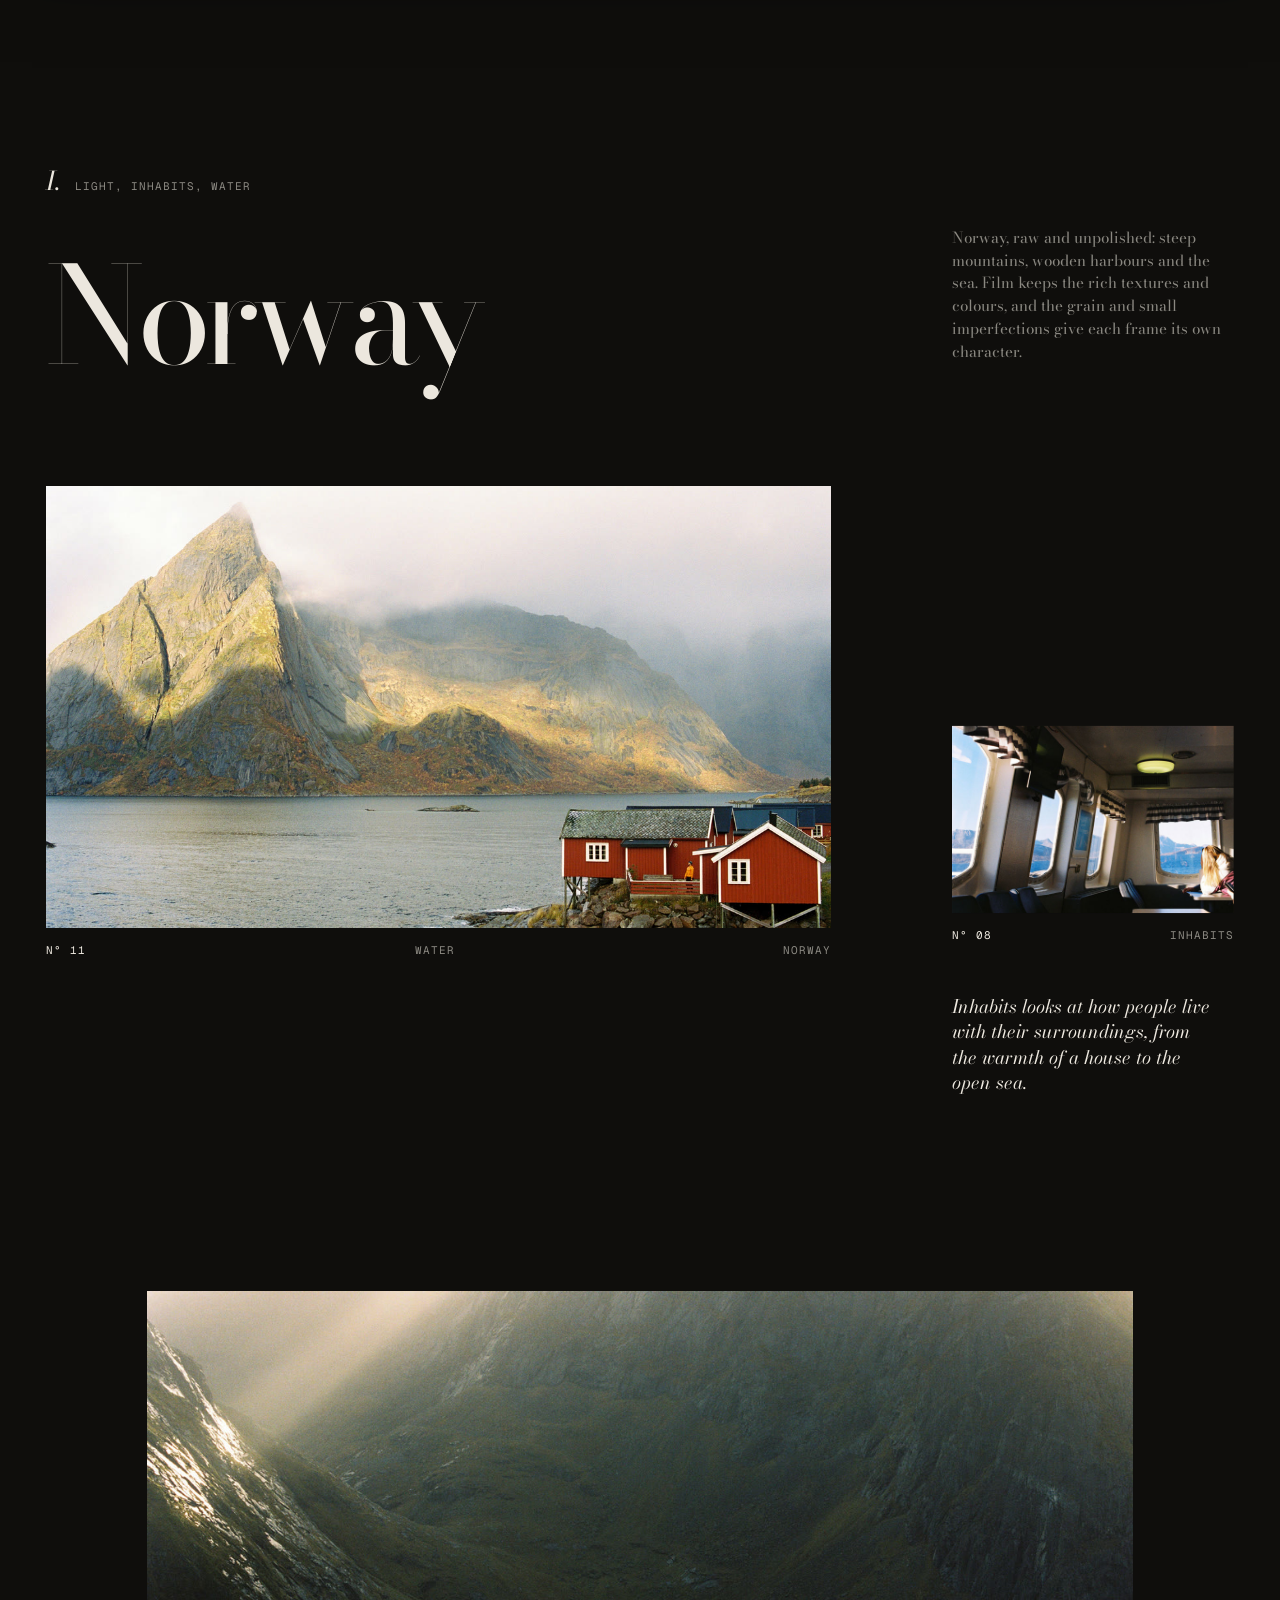
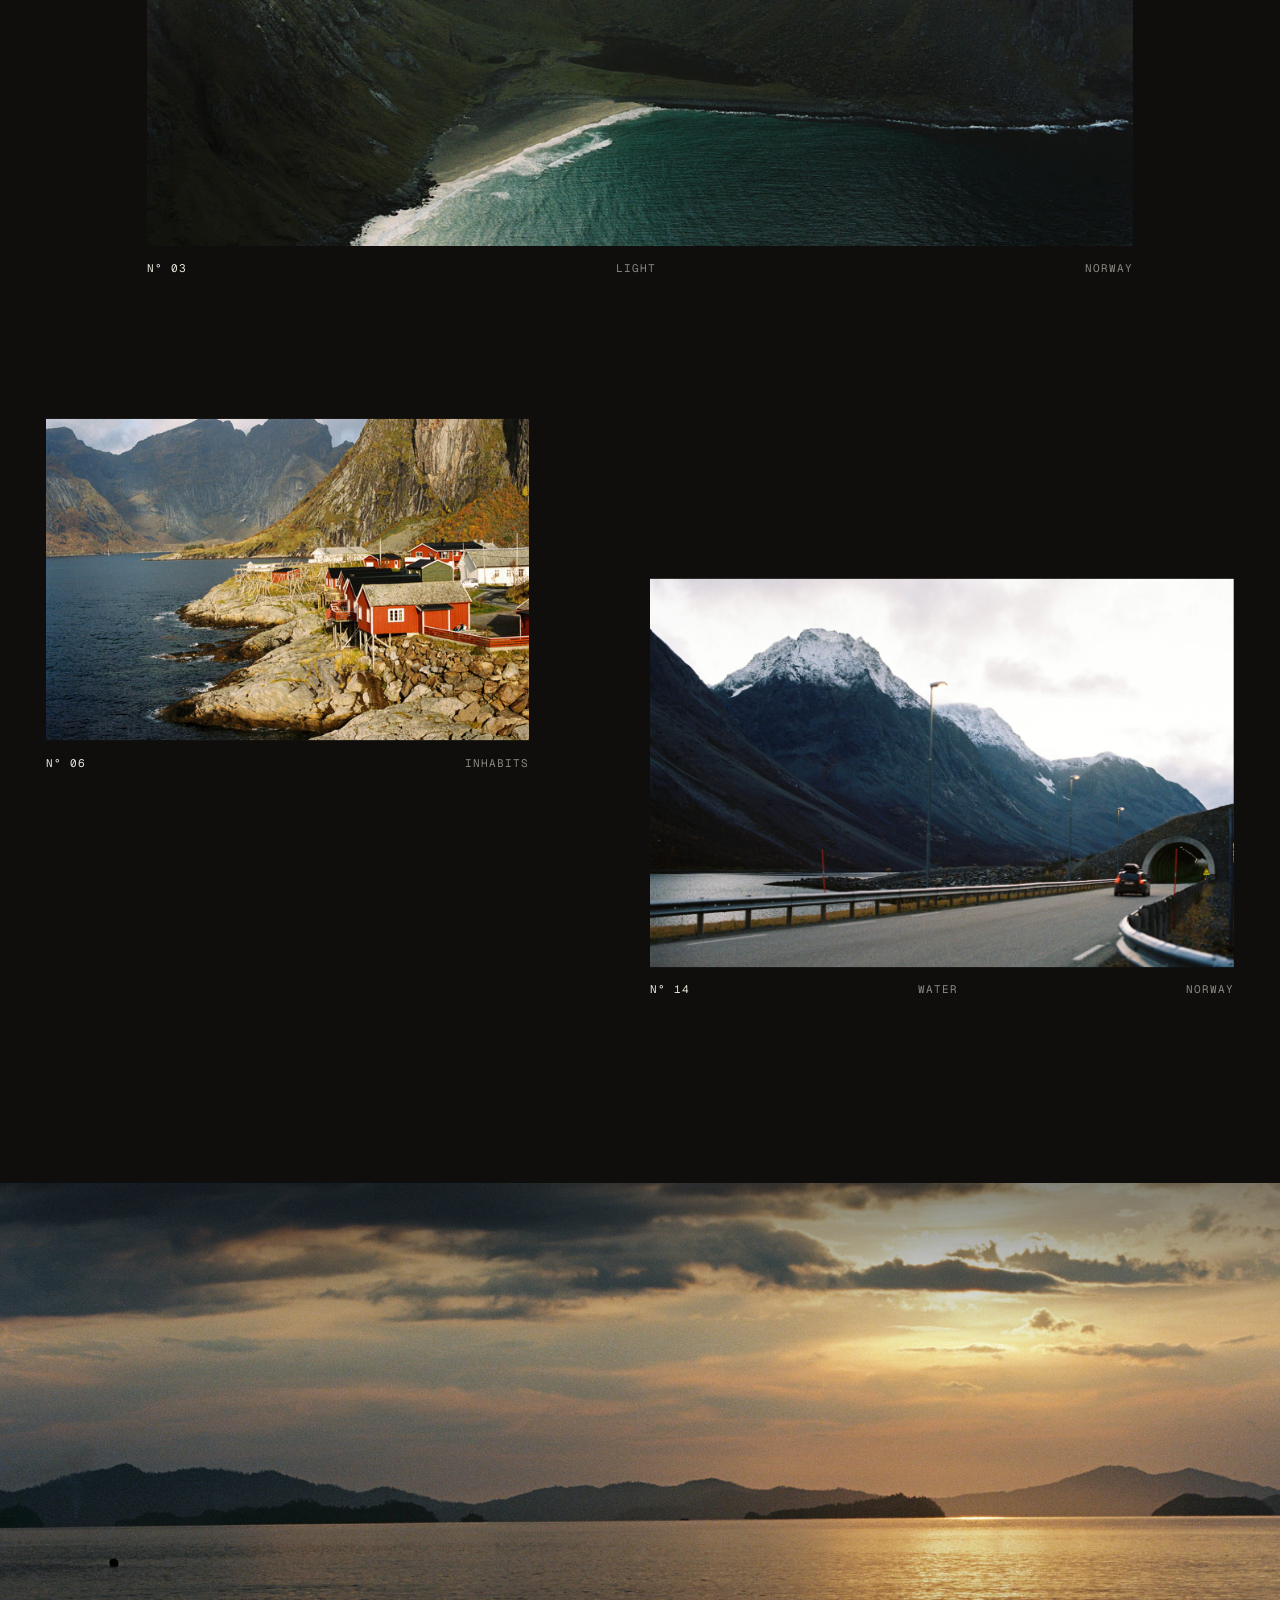
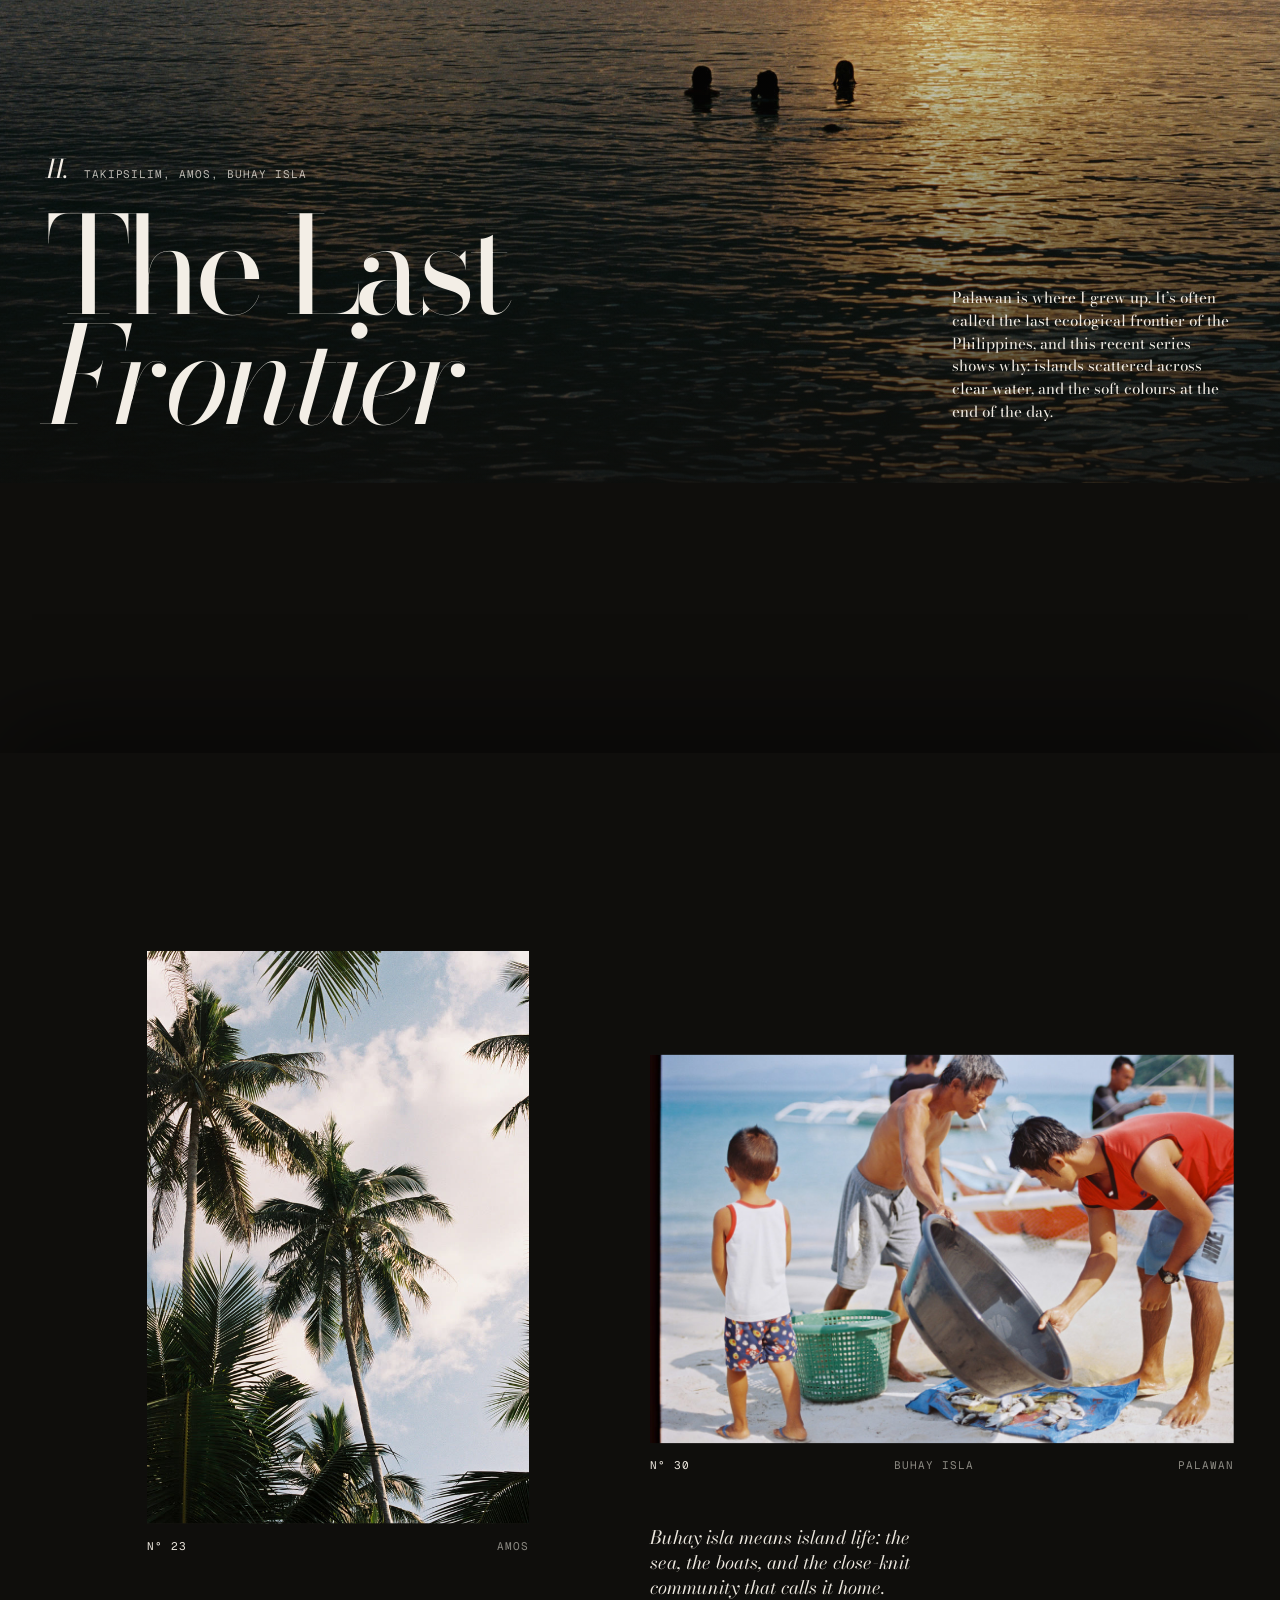
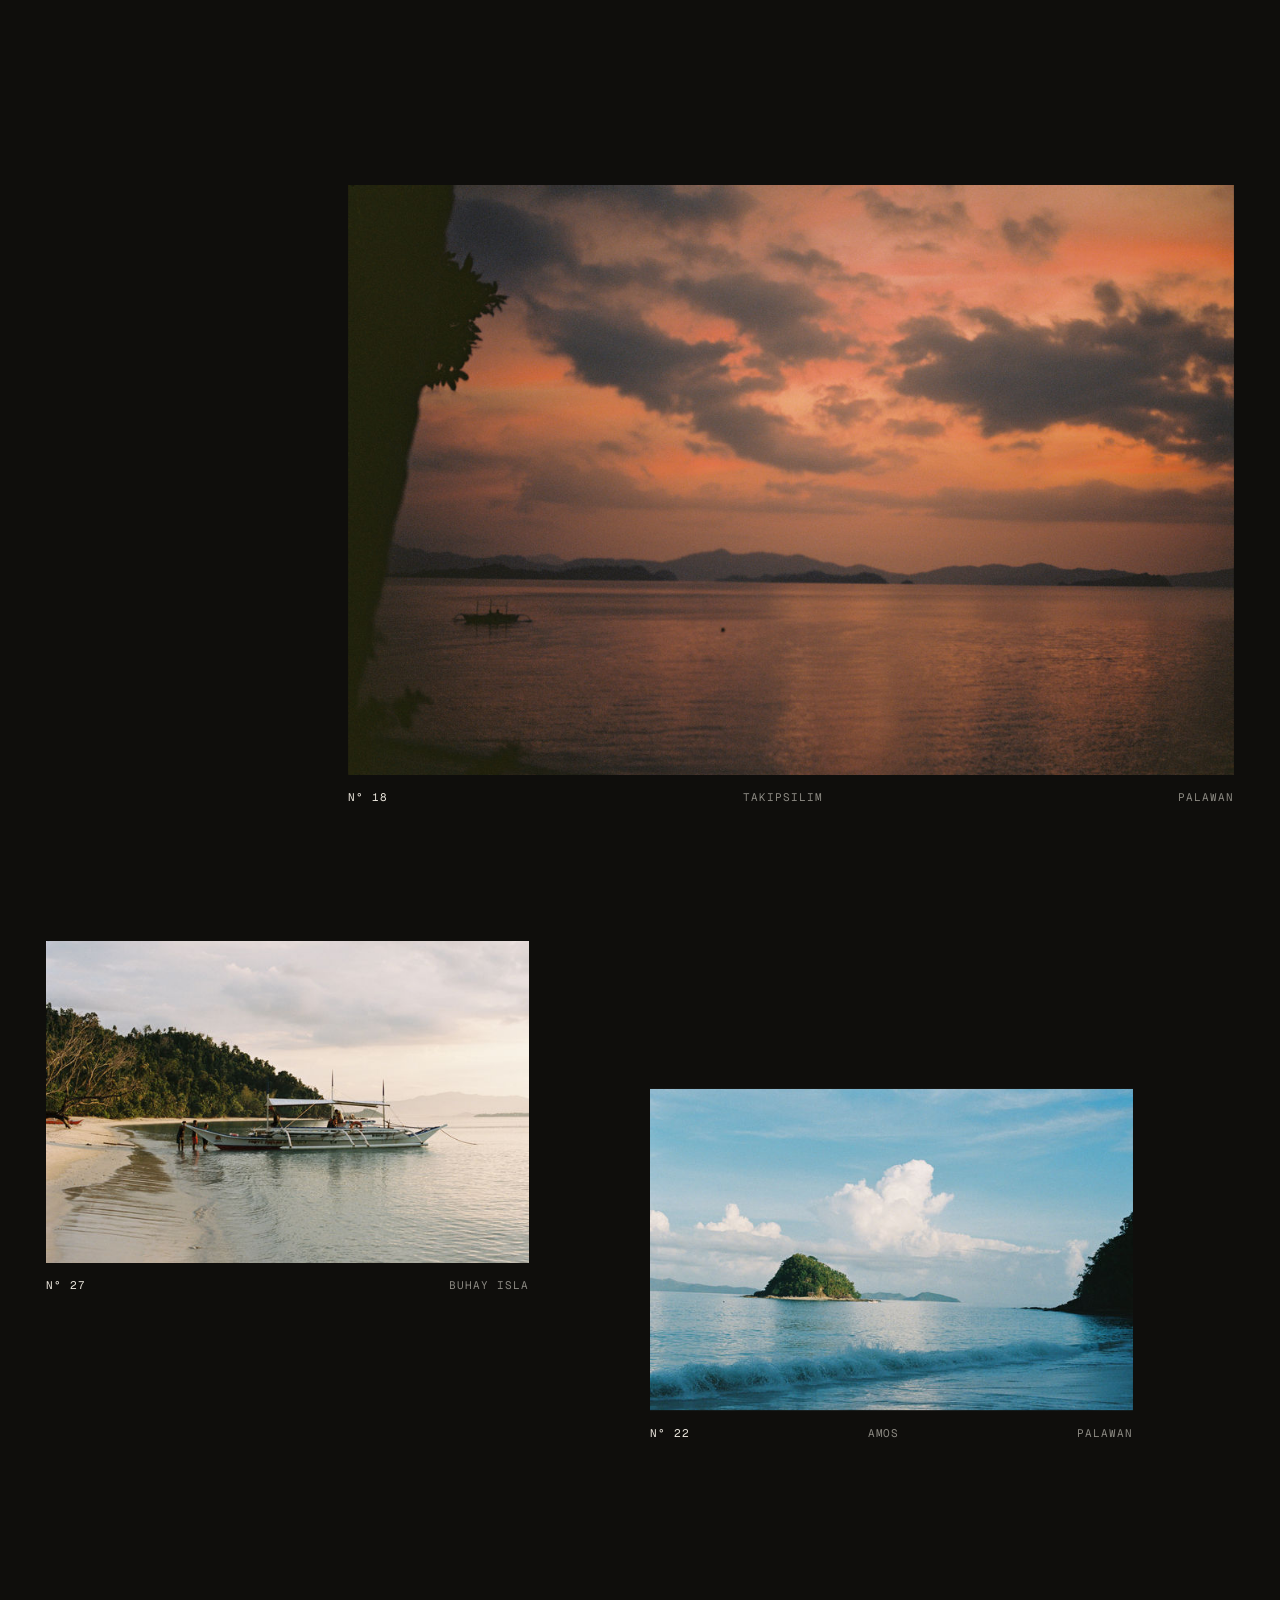
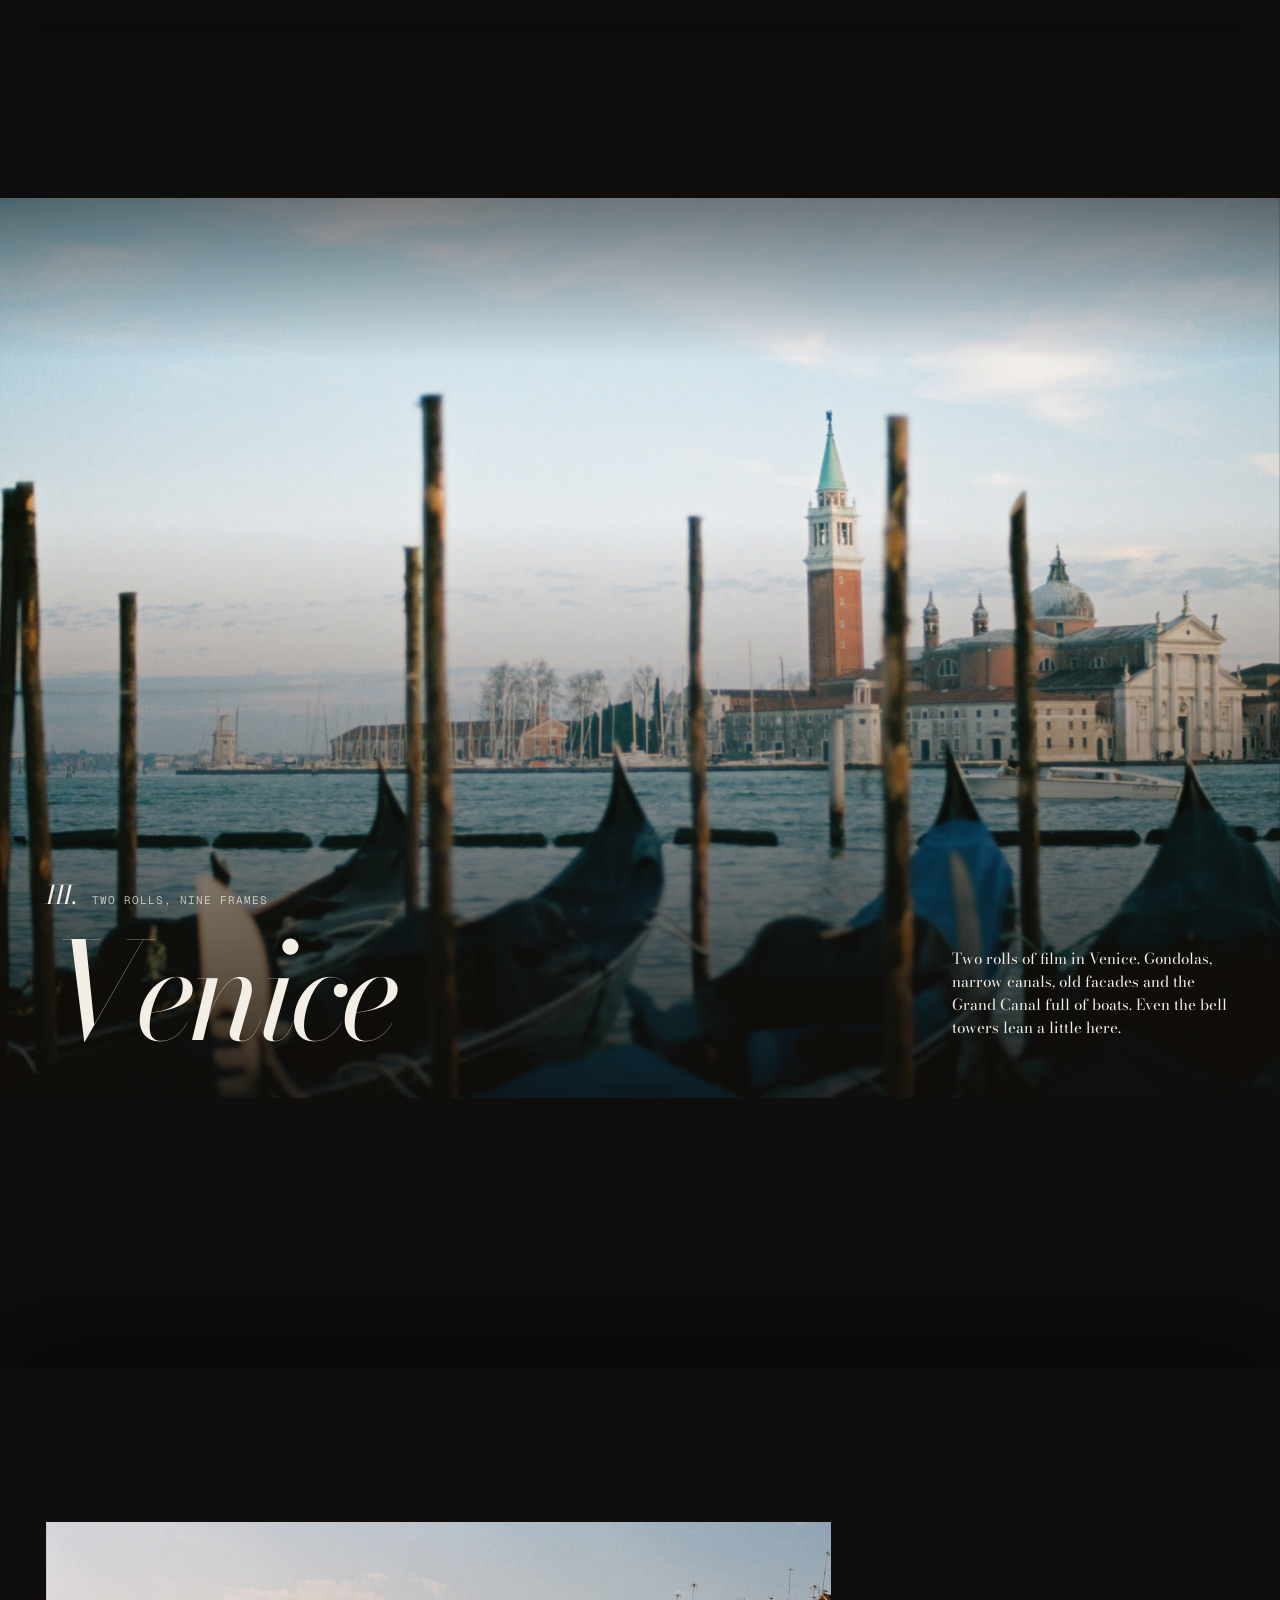
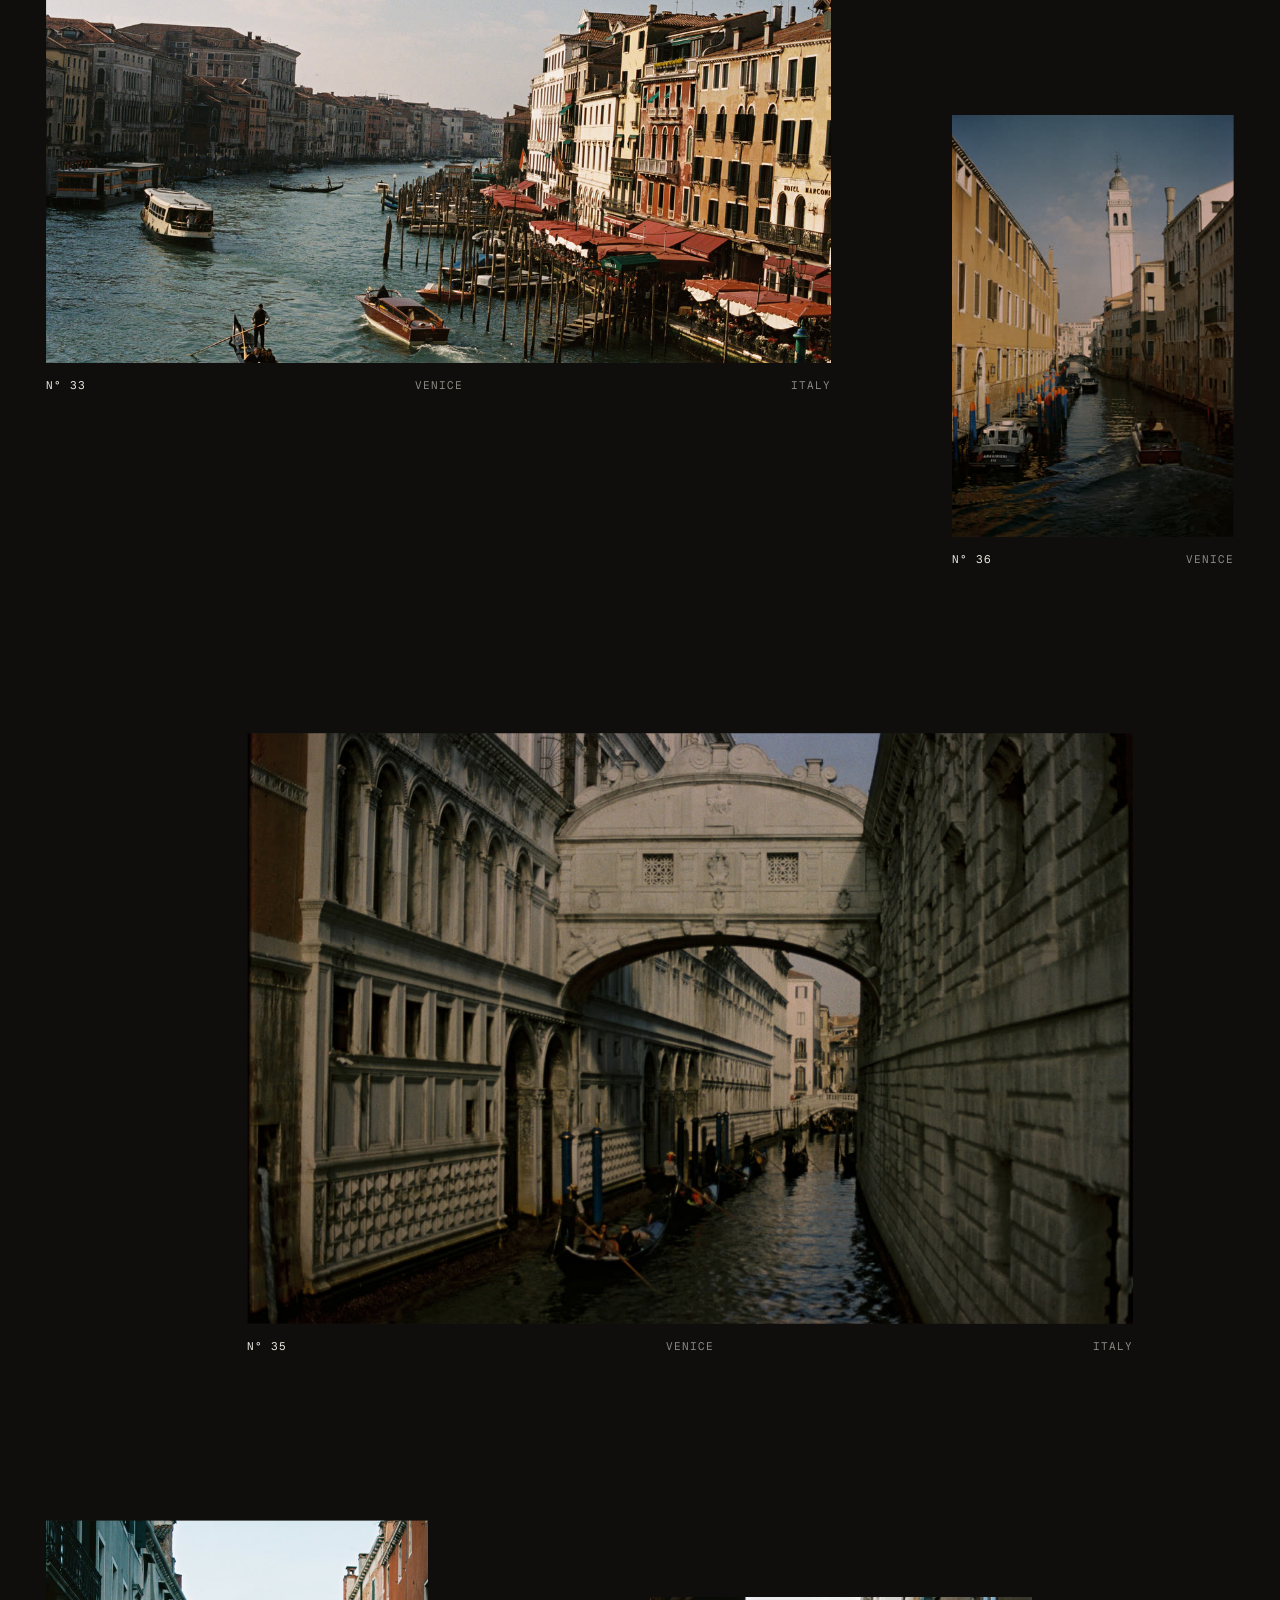
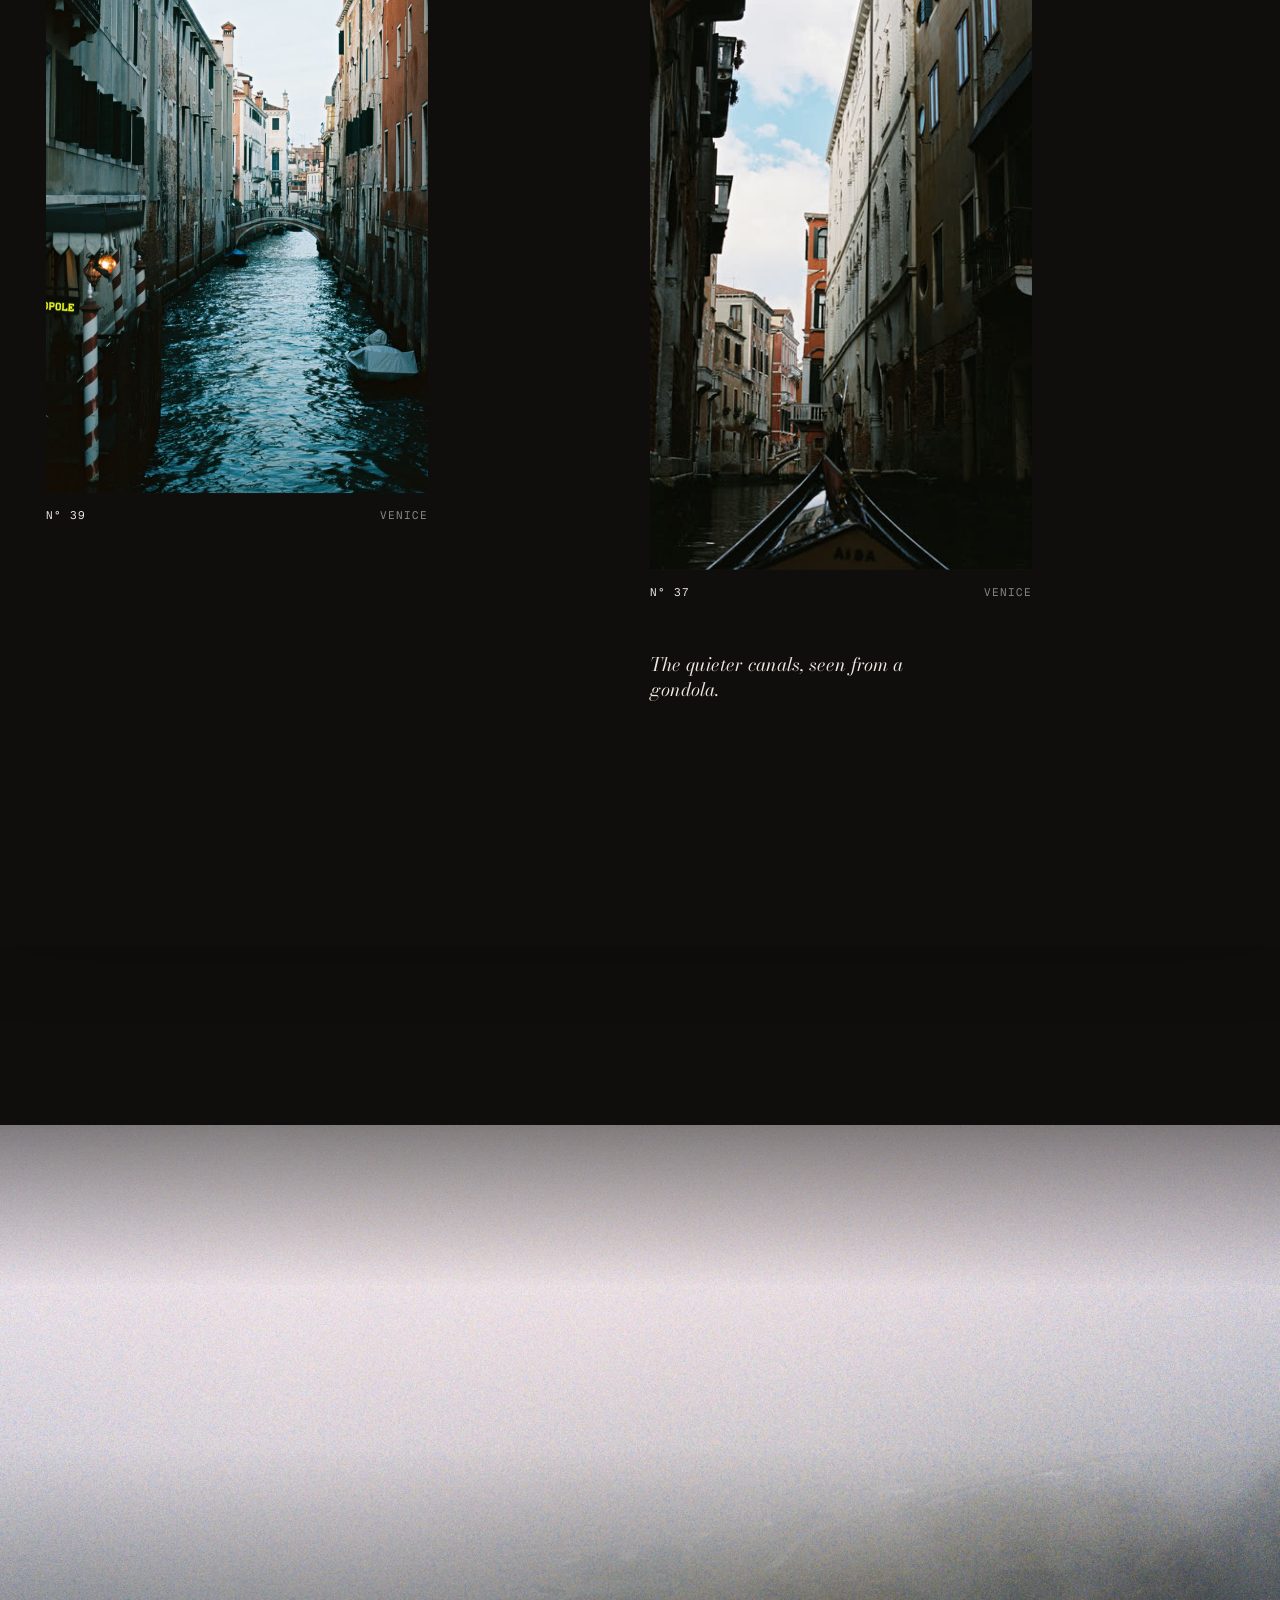
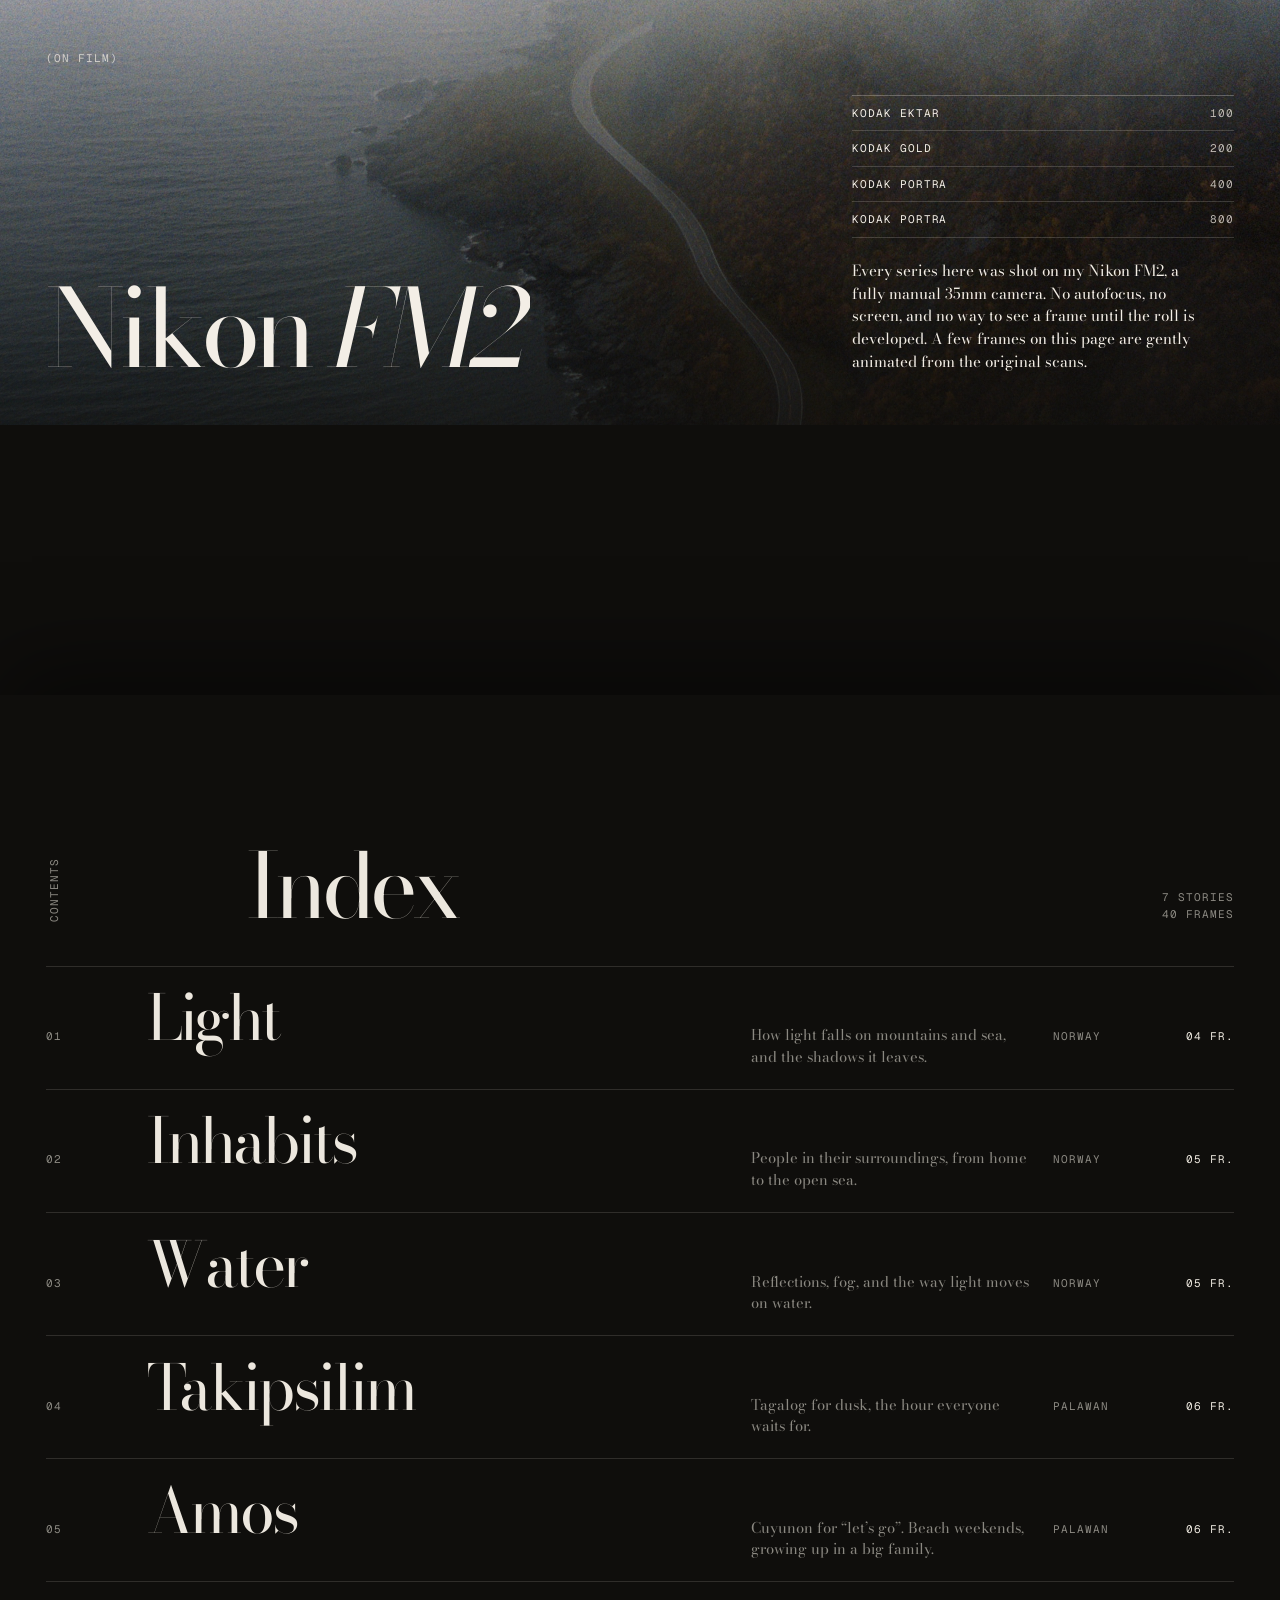
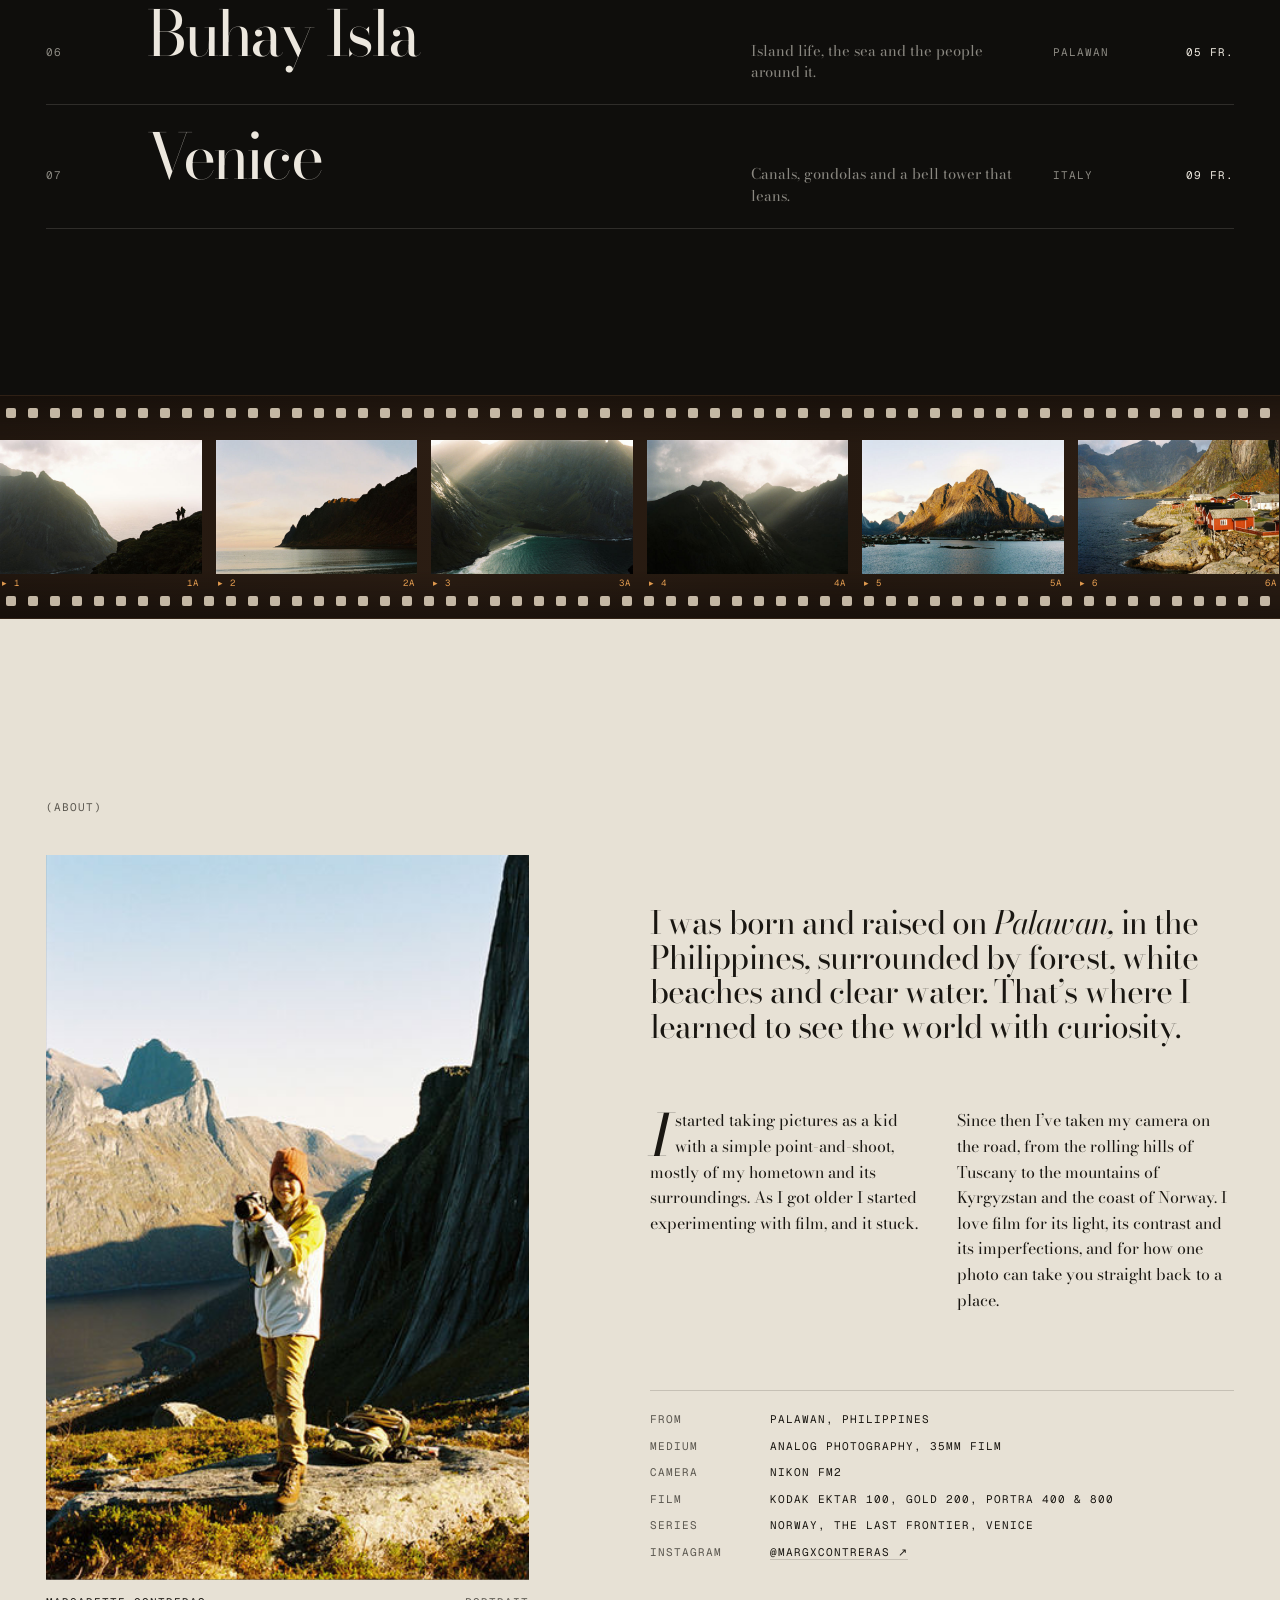
==== commit dcdbe722: "Venice chapter; fix pinned scenes; album clicks follow an album list - Fix: stats map pins used the " ====
--- a/index.html
+++ b/index.html
@@ -4,7 +4,7 @@
   <meta charset="utf-8">
   <meta name="viewport" content="width=device-width, initial-scale=1, viewport-fit=cover">
   <title>Margarette Contreras – Analog Film Photography | Palawan & Norway</title>
-  <meta name="description" content="Analog film photography by Margarette Contreras: Palawan and Norway on 35mm film, shot on a Nikon FM2 with Kodak Portra, Gold and Ektar.">
+  <meta name="description" content="Analog film photography by Margarette Contreras: Palawan, Norway and Venice on 35mm film, shot on a Nikon FM2 with Kodak Portra, Gold and Ektar.">
   <meta name="author" content="Margarette Contreras">
   <link rel="canonical" href="https://www.palawanbeachclub.com/">
   <meta name="robots" content="index, follow, max-image-preview:large">
@@ -71,7 +71,8 @@
     "Landscape photography",
     "Travel photography",
     "Palawan",
-    "Norway"
+    "Norway",
+    "Venice"
    ],
    "sameAs": [
     "https://www.instagram.com/margxcontreras/"
@@ -82,7 +83,7 @@
    "@id": "https://www.palawanbeachclub.com/#webpage",
    "url": "https://www.palawanbeachclub.com/",
    "name": "Margarette Contreras – Analog Film Photography",
-   "description": "Analog film photography by Margarette Contreras: Palawan and Norway on 35mm film, shot on a Nikon FM2 with Kodak Portra, Gold and Ektar.",
+   "description": "Analog film photography by Margarette Contreras: Palawan, Norway and Venice on 35mm film, shot on a Nikon FM2 with Kodak Portra, Gold and Ektar.",
    "inLanguage": "en",
    "isPartOf": {
     "@id": "https://www.palawanbeachclub.com/#website"
@@ -114,7 +115,7 @@
    },
    "mainEntity": {
     "@type": "ImageGallery",
-    "name": "Norway and The Last Frontier (Palawan) on 35mm film",
+    "name": "Norway, The Last Frontier (Palawan) and Venice on 35mm film",
     "author": {
      "@id": "https://www.palawanbeachclub.com/#person"
     },
@@ -337,6 +338,101 @@
       "contentLocation": {
        "@type": "Place",
        "name": "Palawan, Philippines"
+      },
+      "creator": {
+       "@id": "https://www.palawanbeachclub.com/#person"
+      },
+      "creditText": "Margarette Contreras",
+      "copyrightNotice": "© Margarette Contreras",
+      "copyrightHolder": {
+       "@id": "https://www.palawanbeachclub.com/#person"
+      }
+     },
+     {
+      "@type": "ImageObject",
+      "contentUrl": "https://www.palawanbeachclub.com/assets/img/venice-01-2400.jpg",
+      "thumbnailUrl": "https://www.palawanbeachclub.com/assets/img/venice-01-600.jpg",
+      "name": "Venice",
+      "caption": "Gondolas moored in front of San Giorgio Maggiore, Venice. 35mm film.",
+      "contentLocation": {
+       "@type": "Place",
+       "name": "Venice, Italy"
+      },
+      "creator": {
+       "@id": "https://www.palawanbeachclub.com/#person"
+      },
+      "creditText": "Margarette Contreras",
+      "copyrightNotice": "© Margarette Contreras",
+      "copyrightHolder": {
+       "@id": "https://www.palawanbeachclub.com/#person"
+      }
+     },
+     {
+      "@type": "ImageObject",
+      "contentUrl": "https://www.palawanbeachclub.com/assets/img/venice-02-2400.jpg",
+      "thumbnailUrl": "https://www.palawanbeachclub.com/assets/img/venice-02-600.jpg",
+      "name": "Venice",
+      "caption": "Vaporetto, gondola and water taxi on the Grand Canal, seen from the Rialto bridge. 35mm film.",
+      "contentLocation": {
+       "@type": "Place",
+       "name": "Venice, Italy"
+      },
+      "creator": {
+       "@id": "https://www.palawanbeachclub.com/#person"
+      },
+      "creditText": "Margarette Contreras",
+      "copyrightNotice": "© Margarette Contreras",
+      "copyrightHolder": {
+       "@id": "https://www.palawanbeachclub.com/#person"
+      }
+     },
+     {
+      "@type": "ImageObject",
+      "contentUrl": "https://www.palawanbeachclub.com/assets/img/venice-04-2400.jpg",
+      "thumbnailUrl": "https://www.palawanbeachclub.com/assets/img/venice-04-600.jpg",
+      "name": "Venice",
+      "caption": "Gondolas passing under the Bridge of Sighs in Venice. 35mm film.",
+      "contentLocation": {
+       "@type": "Place",
+       "name": "Venice, Italy"
+      },
+      "creator": {
+       "@id": "https://www.palawanbeachclub.com/#person"
+      },
+      "creditText": "Margarette Contreras",
+      "copyrightNotice": "© Margarette Contreras",
+      "copyrightHolder": {
+       "@id": "https://www.palawanbeachclub.com/#person"
+      }
+     },
+     {
+      "@type": "ImageObject",
+      "contentUrl": "https://www.palawanbeachclub.com/assets/img/venice-05-2400.jpg",
+      "thumbnailUrl": "https://www.palawanbeachclub.com/assets/img/venice-05-600.jpg",
+      "name": "Venice",
+      "caption": "A side canal in Venice with a leaning bell tower. 35mm film.",
+      "contentLocation": {
+       "@type": "Place",
+       "name": "Venice, Italy"
+      },
+      "creator": {
+       "@id": "https://www.palawanbeachclub.com/#person"
+      },
+      "creditText": "Margarette Contreras",
+      "copyrightNotice": "© Margarette Contreras",
+      "copyrightHolder": {
+       "@id": "https://www.palawanbeachclub.com/#person"
+      }
+     },
+     {
+      "@type": "ImageObject",
+      "contentUrl": "https://www.palawanbeachclub.com/assets/img/venice-07-2400.jpg",
+      "thumbnailUrl": "https://www.palawanbeachclub.com/assets/img/venice-07-600.jpg",
+      "name": "Venice",
+      "caption": "A narrow canal in Venice with striped mooring poles. 35mm film.",
+      "contentLocation": {
+       "@type": "Place",
+       "name": "Venice, Italy"
       },
       "creator": {
        "@id": "https://www.palawanbeachclub.com/#person"
@@ -428,8 +524,8 @@
         <p class="vlabel mono">Statement</p>
         <p class="statement__text" data-split="words">I photograph nature in all its <em>contrasts</em> and <em>imperfections.</em> On film, for the grain and the way it holds light.</p>
         <div class="statement__aside mono reveal">
-          <p>2 series<br>6 stories<br>31 frames</p>
-          <p>Norway<br>Palawan</p>
+          <p>3 series<br>7 stories<br>40 frames</p>
+          <p>Norway<br>Palawan<br>Venice</p>
         </div>
       </section>
     </div>
@@ -547,6 +643,68 @@
           </div>
         </div>
       </article>
+
+      <!-- Chapter three: pinned scene, the spread slides over it -->
+      <article class="chapter chapter--frontier chapter--venice" id="venice">
+        <div class="stack">
+          <div class="bleed bleed--venice pin">
+            <div class="pin__inner">
+              <img src="assets/img/venice-01-wide-1200.jpg" srcset="assets/img/venice-01-wide-1200.jpg 1200w, assets/img/venice-01-wide-2400.jpg 1909w" sizes="100vw" width="1200" height="675" loading="lazy" decoding="async" alt="Gondolas moored in front of San Giorgio Maggiore, Venice">
+              <video class="living" data-video="assets/video/venice-01" muted loop playsinline disablepictureinpicture disableremoteplayback preload="none" aria-hidden="true"></video>
+            </div>
+            <div class="pin__dim"></div>
+            <header class="bleed__head grid pin__content">
+              <p class="chapter__kicker mono reveal"><span class="chapter__num">III.</span> Two rolls, nine frames</p>
+              <h2 class="chapter__title" data-split="chars"><em>Venice</em></h2>
+              <p class="chapter__dek reveal">Two rolls of film in Venice. Gondolas, narrow canals, old facades and the Grand Canal full of boats. Even the bell towers lean a little here.</p>
+            </header>
+          </div>
+
+          <div class="spread sheet">
+            <figure class="frame" style="--c:1/9;--cm:1/-1">
+              <button class="frame__btn" type="button" data-open="venice" data-at="1" data-cursor="View">
+                <span class="frame__img" style="--ar:16/9">
+                  <img src="assets/img/venice-02-wide-1200.jpg" srcset="assets/img/venice-02-wide-1200.jpg 1200w, assets/img/venice-02-wide-2400.jpg 1909w" sizes="(max-width: 760px) 100vw, 66vw" width="1200" height="675" loading="lazy" decoding="async" alt="Vaporetto, gondola and water taxi on the Grand Canal in Venice, seen from the Rialto bridge">
+                  <video class="living" data-video="assets/video/venice-02" muted loop playsinline disablepictureinpicture disableremoteplayback preload="none" aria-hidden="true"></video>
+                </span>
+              </button>
+              <figcaption class="mono"><span>N° 33</span><span>Venice</span><span>Italy</span></figcaption>
+            </figure>
+
+            <figure class="frame" style="--c:10/13;--cm:3/-1;--y:clamp(100px,18vw,320px)" data-speed="0.1">
+              <button class="frame__btn" type="button" data-open="venice" data-at="4" data-cursor="View">
+                <span class="frame__img" style="--ar:2/3"><img src="assets/img/venice-05-1200.jpg" srcset="assets/img/venice-05-600.jpg 600w, assets/img/venice-05-1200.jpg 805w, assets/img/venice-05-2400.jpg 1280w" sizes="(max-width: 760px) 66vw, 25vw" width="805" height="1200" loading="lazy" decoding="async" alt="A side canal in Venice with a leaning bell tower and the wake of a boat"></span>
+              </button>
+              <figcaption class="mono"><span>N° 36</span><span>Venice</span></figcaption>
+            </figure>
+
+            <figure class="frame" style="--c:3/12;--cm:1/-1">
+              <button class="frame__btn" type="button" data-open="venice" data-at="3" data-cursor="View">
+                <span class="frame__img"><img src="assets/img/venice-04-1200.jpg" srcset="assets/img/venice-04-600.jpg 600w, assets/img/venice-04-1200.jpg 1200w, assets/img/venice-04-2400.jpg 1909w" sizes="(max-width: 760px) 100vw, 75vw" width="1200" height="805" loading="lazy" decoding="async" alt="Gondolas passing under the Bridge of Sighs in Venice"></span>
+              </button>
+              <figcaption class="mono"><span>N° 35</span><span>Venice</span><span>Italy</span></figcaption>
+            </figure>
+
+            <figure class="frame" style="--c:1/5;--cm:1/5" data-speed="-0.05">
+              <button class="frame__btn" type="button" data-open="venice" data-at="6" data-cursor="View">
+                <span class="frame__img" style="--ar:2/3">
+                  <img src="assets/img/venice-07-tall-1200.jpg" srcset="assets/img/venice-07-tall-1200.jpg 675w, assets/img/venice-07-tall-2400.jpg 1074w" sizes="(max-width: 760px) 66vw, 33vw" width="675" height="1200" loading="lazy" decoding="async" alt="A narrow canal in Venice with striped mooring poles">
+                  <video class="living" data-video="assets/video/venice-07" data-sizes="720" muted loop playsinline disablepictureinpicture disableremoteplayback preload="none" aria-hidden="true"></video>
+                </span>
+              </button>
+              <figcaption class="mono"><span>N° 39</span><span>Venice</span></figcaption>
+            </figure>
+
+            <figure class="frame" style="--c:7/11;--cm:2/-1;--y:clamp(80px,14vw,240px)" data-speed="0.12">
+              <button class="frame__btn" type="button" data-open="venice" data-at="5" data-cursor="View">
+                <span class="frame__img" style="--ar:2/3"><img src="assets/img/venice-06-1200.jpg" srcset="assets/img/venice-06-600.jpg 600w, assets/img/venice-06-1200.jpg 805w, assets/img/venice-06-2400.jpg 1280w" sizes="(max-width: 760px) 84vw, 30vw" width="805" height="1200" loading="lazy" decoding="async" alt="A narrow Venetian canal seen from the bow of a gondola"></span>
+              </button>
+              <figcaption class="mono"><span>N° 37</span><span>Venice</span></figcaption>
+              <p class="frame__note reveal">The quieter canals, seen from a gondola.</p>
+            </figure>
+          </div>
+        </div>
+      </article>
     </section>
 
     <!-- On film: pinned scene, the index slides over it -->
@@ -576,7 +734,7 @@
         <header class="index__head">
           <p class="vlabel mono">Contents</p>
           <h2 class="index__heading" id="index-title" data-split="chars">Index</h2>
-          <p class="mono label index__meta">6 stories<br>31 frames</p>
+          <p class="mono label index__meta">7 stories<br>40 frames</p>
         </header>
         <ol class="index__list">
           <li><button class="index__row" type="button" data-open="light"><span class="mono">01</span><span class="index__title">Light</span><span class="index__dek">How light falls on mountains and sea, and the shadows it leaves.</span><span class="mono index__series">Norway</span><span class="mono index__count">04 fr.</span><img class="index__thumb" src="assets/img/light-01-600.jpg" alt="" loading="lazy" decoding="async"></button></li>
@@ -585,6 +743,7 @@
           <li><button class="index__row" type="button" data-open="takipsilim"><span class="mono">04</span><span class="index__title">Takipsilim</span><span class="index__dek">Tagalog for dusk, the hour everyone waits for.</span><span class="mono index__series">Palawan</span><span class="mono index__count">06 fr.</span><img class="index__thumb" src="assets/img/takipsilim-06-600.jpg" alt="" loading="lazy" decoding="async"></button></li>
           <li><button class="index__row" type="button" data-open="amos"><span class="mono">05</span><span class="index__title">Amos</span><span class="index__dek">Cuyunon for “let’s go”. Beach weekends, growing up in a big family.</span><span class="mono index__series">Palawan</span><span class="mono index__count">06 fr.</span><img class="index__thumb" src="assets/img/amos-01-600.jpg" alt="" loading="lazy" decoding="async"></button></li>
           <li><button class="index__row" type="button" data-open="isla"><span class="mono">06</span><span class="index__title">Buhay Isla</span><span class="index__dek">Island life, the sea and the people around it.</span><span class="mono index__series">Palawan</span><span class="mono index__count">05 fr.</span><img class="index__thumb" src="assets/img/isla-03-600.jpg" alt="" loading="lazy" decoding="async"></button></li>
+          <li><button class="index__row" type="button" data-open="venice"><span class="mono">07</span><span class="index__title">Venice</span><span class="index__dek">Canals, gondolas and a bell tower that leans.</span><span class="mono index__series">Italy</span><span class="mono index__count">09 fr.</span><img class="index__thumb" src="assets/img/venice-01-600.jpg" alt="" loading="lazy" decoding="async"></button></li>
         </ol>
         <div class="index__preview" aria-hidden="true">
           <img src="assets/img/light-01-600.jpg" alt="" data-key="light" loading="lazy">
@@ -593,6 +752,7 @@
           <img src="assets/img/takipsilim-06-600.jpg" alt="" data-key="takipsilim" loading="lazy">
           <img src="assets/img/amos-01-600.jpg" alt="" data-key="amos" loading="lazy">
           <img src="assets/img/isla-03-600.jpg" alt="" data-key="isla" loading="lazy">
+          <img src="assets/img/venice-01-600.jpg" alt="" data-key="venice" loading="lazy">
         </div>
       </section>
     </div>
@@ -621,7 +781,7 @@
             <dt>Medium</dt><dd>Analog photography, 35mm film</dd>
             <dt>Camera</dt><dd>Nikon FM2</dd>
             <dt>Film</dt><dd>Kodak Ektar 100, Gold 200, Portra 400 &amp; 800</dd>
-            <dt>Series</dt><dd>Norway, The Last Frontier</dd>
+            <dt>Series</dt><dd>Norway, The Last Frontier, Venice</dd>
             <dt>Instagram</dt><dd><a href="https://www.instagram.com/margxcontreras/" target="_blank" rel="noopener">@margxcontreras ↗</a></dd>
           </dl>
         </div>
--- a/assets/css/style.css
+++ b/assets/css/style.css
@@ -403,6 +403,7 @@
               linear-gradient(to bottom, rgba(15, 14, 12, 0.5), rgba(15, 14, 12, 0) 18%);
 }
 .bleed .pin__inner img, .bleed .pin__inner video { object-position: 18% 50%; }
+.bleed--venice .pin__inner img, .bleed--venice .pin__inner video { object-position: 50% 50%; }
 .bleed__head {
   position: absolute; left: 0; right: 0; bottom: 0; z-index: 3;
   padding: 0 var(--pad) clamp(28px, 4vw, 56px);
@@ -783,37 +784,37 @@
 .map__scroll::-webkit-scrollbar { display: none; }
 .map { position: relative; min-width: 640px; }
 .map__dots { position: absolute; inset: 0; width: 100%; height: 100%; }
-.pin {
+.mpin {
   position: absolute; width: max(26px, var(--s)); height: max(26px, var(--s));
   padding: 0; border: 0; background: none; cursor: pointer;
   transform: translate(-50%, -50%) scale(0);
   transition: transform 0.8s var(--ease) calc(var(--i) * 40ms);
 }
-.map.is-in .pin { transform: translate(-50%, -50%) scale(1); }
-.pin::before {
+.map.is-in .mpin { transform: translate(-50%, -50%) scale(1); }
+.mpin::before {
   content: ""; position: absolute; left: 50%; top: 50%;
   width: var(--s); height: var(--s); margin: calc(var(--s) / -2) 0 0 calc(var(--s) / -2);
   border-radius: 50%; background: var(--data);
   box-shadow: 0 0 0 2px var(--ink), 0 0 calc(var(--s) * 1.3) rgba(196, 127, 60, 0.45);
 }
-.pin:hover::before, .pin:focus-visible::before, .pin.is-active::before { background: var(--data-hi); }
-.pin.is-active::after, .pin.is-recent::after {
+.mpin:hover::before, .mpin:focus-visible::before, .mpin.is-active::before { background: var(--data-hi); }
+.mpin.is-active::after, .mpin.is-recent::after {
   content: ""; position: absolute; left: 50%; top: 50%;
   width: calc(var(--s) + 12px); height: calc(var(--s) + 12px);
   margin: calc((var(--s) + 12px) / -2) 0 0 calc((var(--s) + 12px) / -2);
   border: 1px solid var(--data-hi); border-radius: 50%;
 }
-.pin.is-recent:not(.is-active)::after { animation: pin-pulse 2.4s var(--ease) infinite; }
-@keyframes pin-pulse { 0% { transform: scale(0.6); opacity: 1; } 100% { transform: scale(1.8); opacity: 0; } }
-.pin:focus-visible { outline: none; }
-.pin-you {
+.mpin.is-recent:not(.is-active)::after { animation: mpin-pulse 2.4s var(--ease) infinite; }
+@keyframes mpin-pulse { 0% { transform: scale(0.6); opacity: 1; } 100% { transform: scale(1.8); opacity: 0; } }
+.mpin:focus-visible { outline: none; }
+.mpin-you {
   position: absolute; z-index: 2; width: 12px; height: 12px; transform: translate(-50%, -50%);
   border: 1.5px solid #ff8a66; border-radius: 50%; font-size: 0; pointer-events: none;
 }
-.pin-you::before {
+.mpin-you::before {
   content: ""; position: absolute; left: 50%; bottom: 100%; width: 1px; height: 18px; background: #ff8a66;
 }
-.pin-you::after {
+.mpin-you::after {
   content: "You"; position: absolute; left: 50%; bottom: calc(100% + 18px); transform: translateX(-50%);
   padding: 3px 6px 2px; background: var(--ink); border: 1px solid rgba(255, 138, 102, 0.6);
   font: 9px/1 var(--mono); letter-spacing: 0.12em; text-transform: uppercase; color: #ff8a66;
@@ -913,6 +914,7 @@
   .bleed__head .chapter__title, .bleed__head .chapter__dek { grid-column: 1 / -1; }
   .chapter__title { font-size: 14vw; }
   .bleed .pin__inner img, .bleed .pin__inner video { object-position: 58% 50%; }
+  .bleed--venice .pin__inner img, .bleed--venice .pin__inner video { object-position: 64% 50%; }
   .bleed + .spread, .interlude + .sheet { margin-top: 18vh; }
   .interlude__title, .interlude__stocks { grid-column: 1 / -1; }
   .interlude__title { font-size: 12vw; }
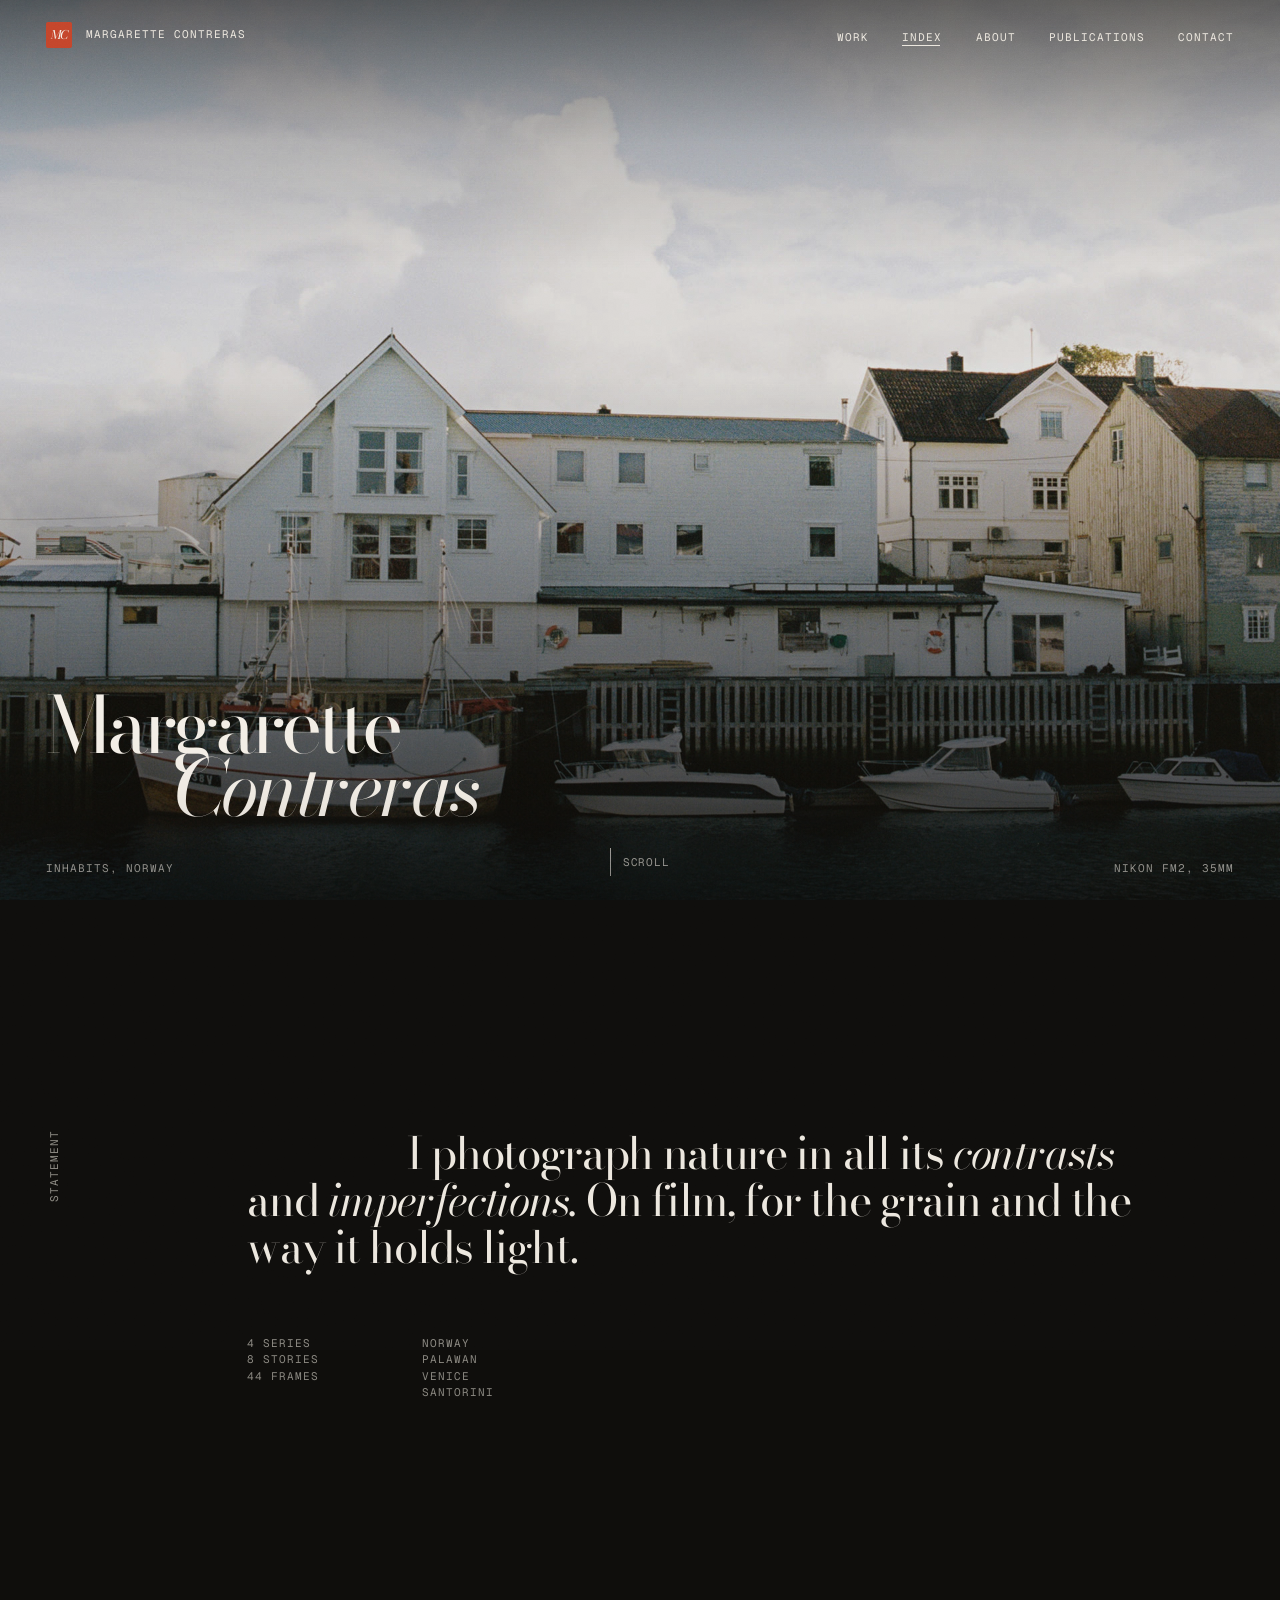
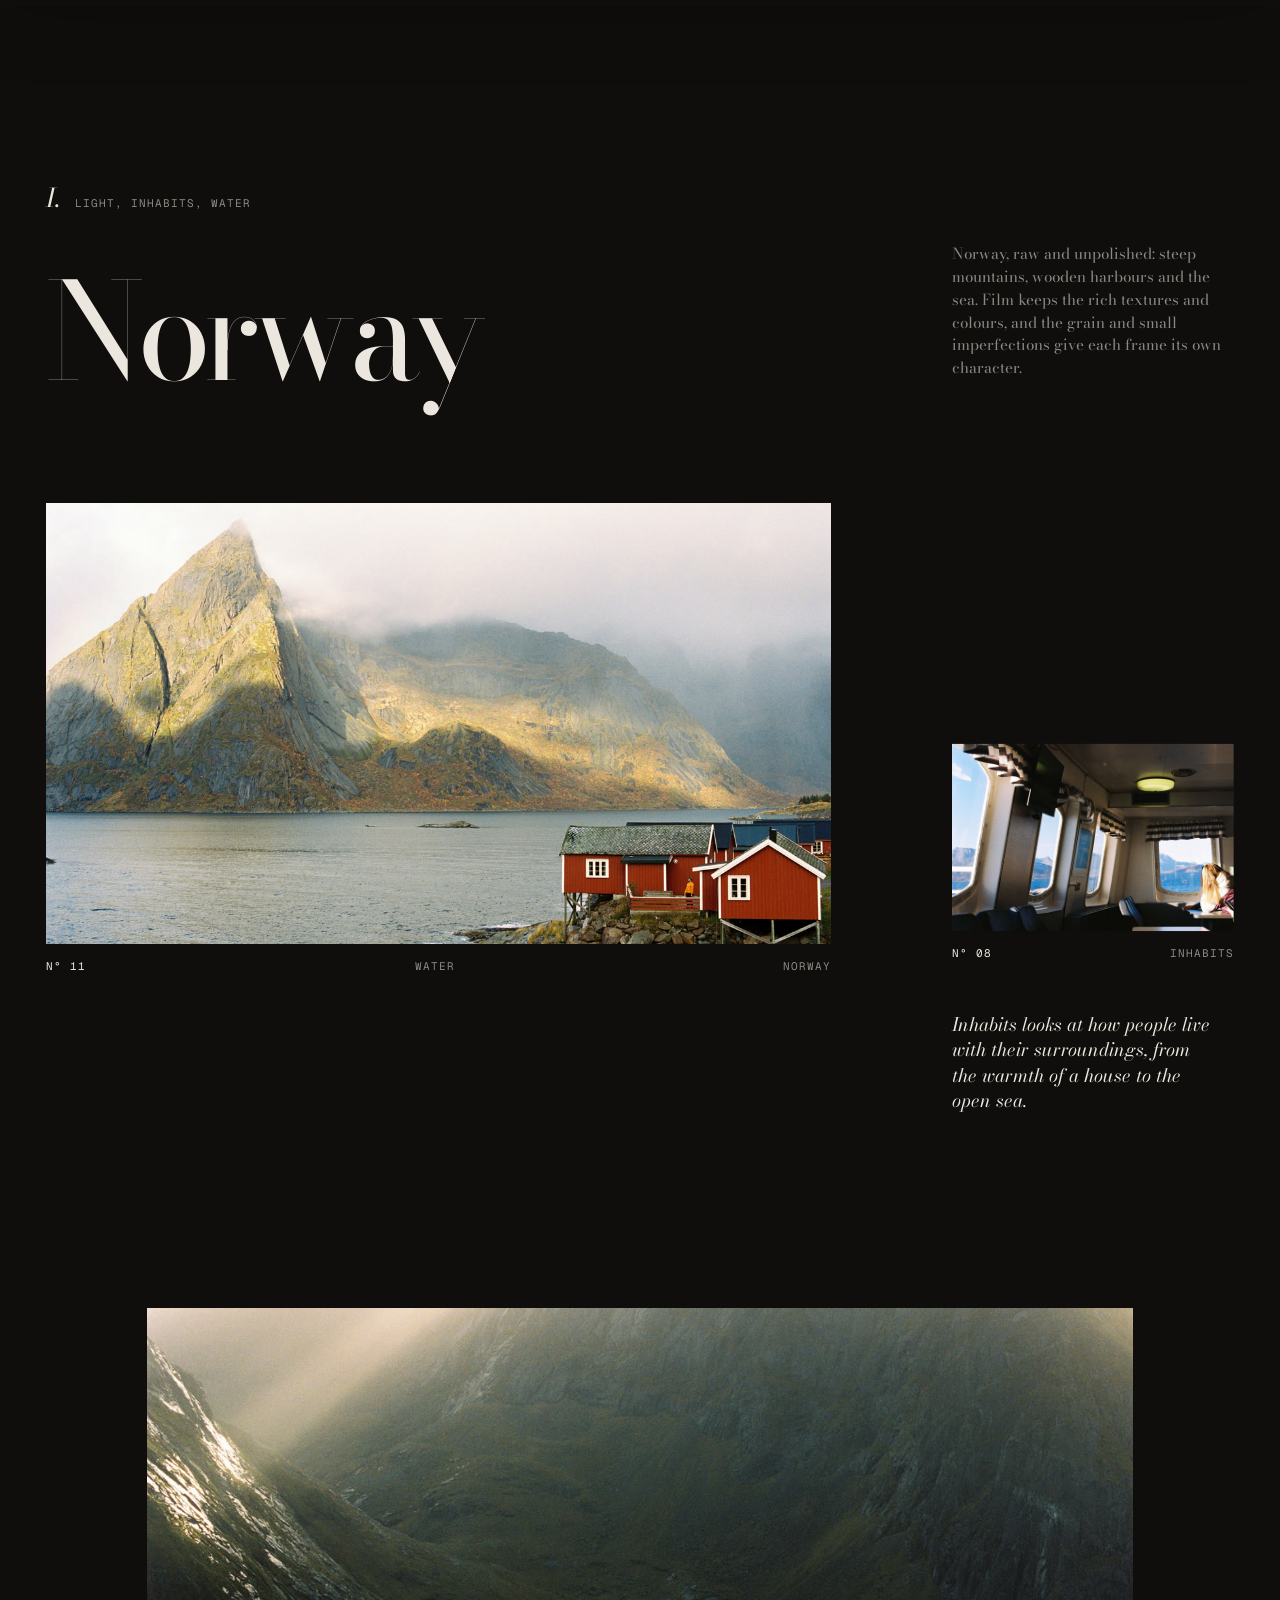
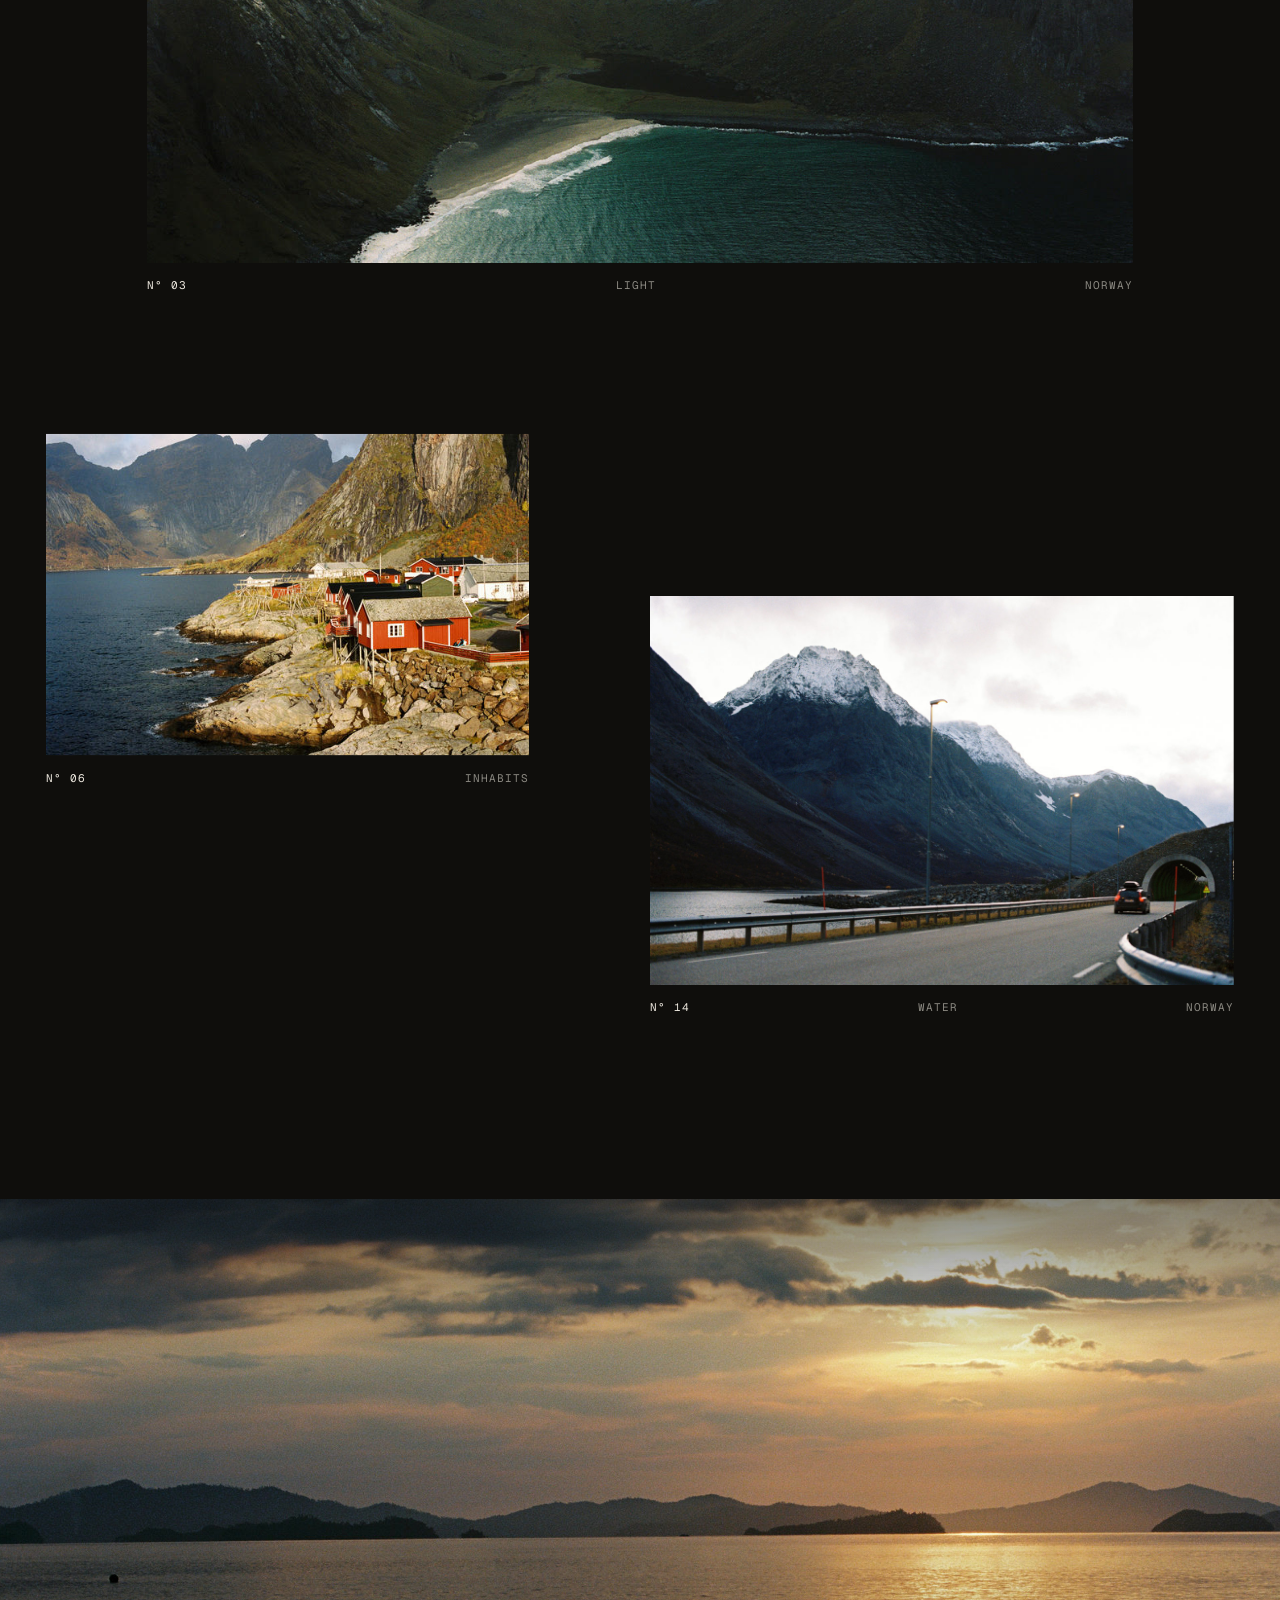
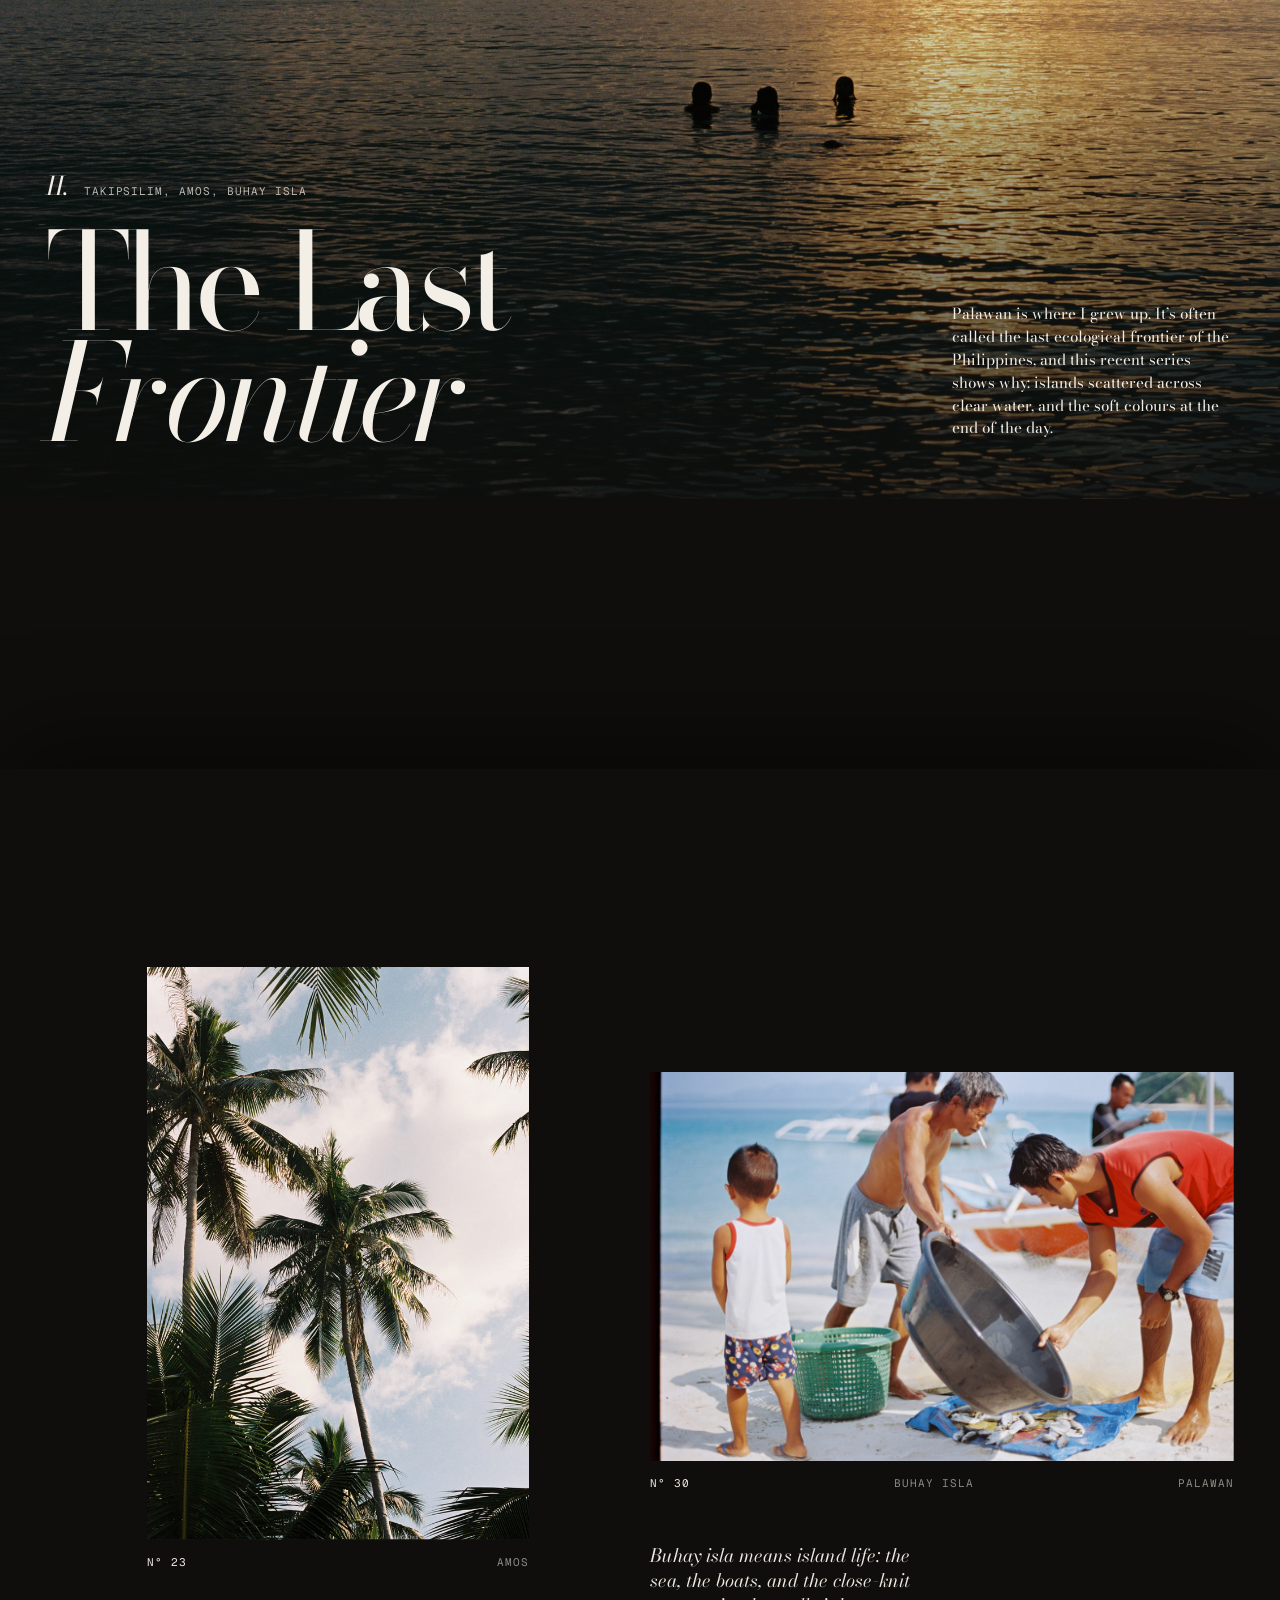
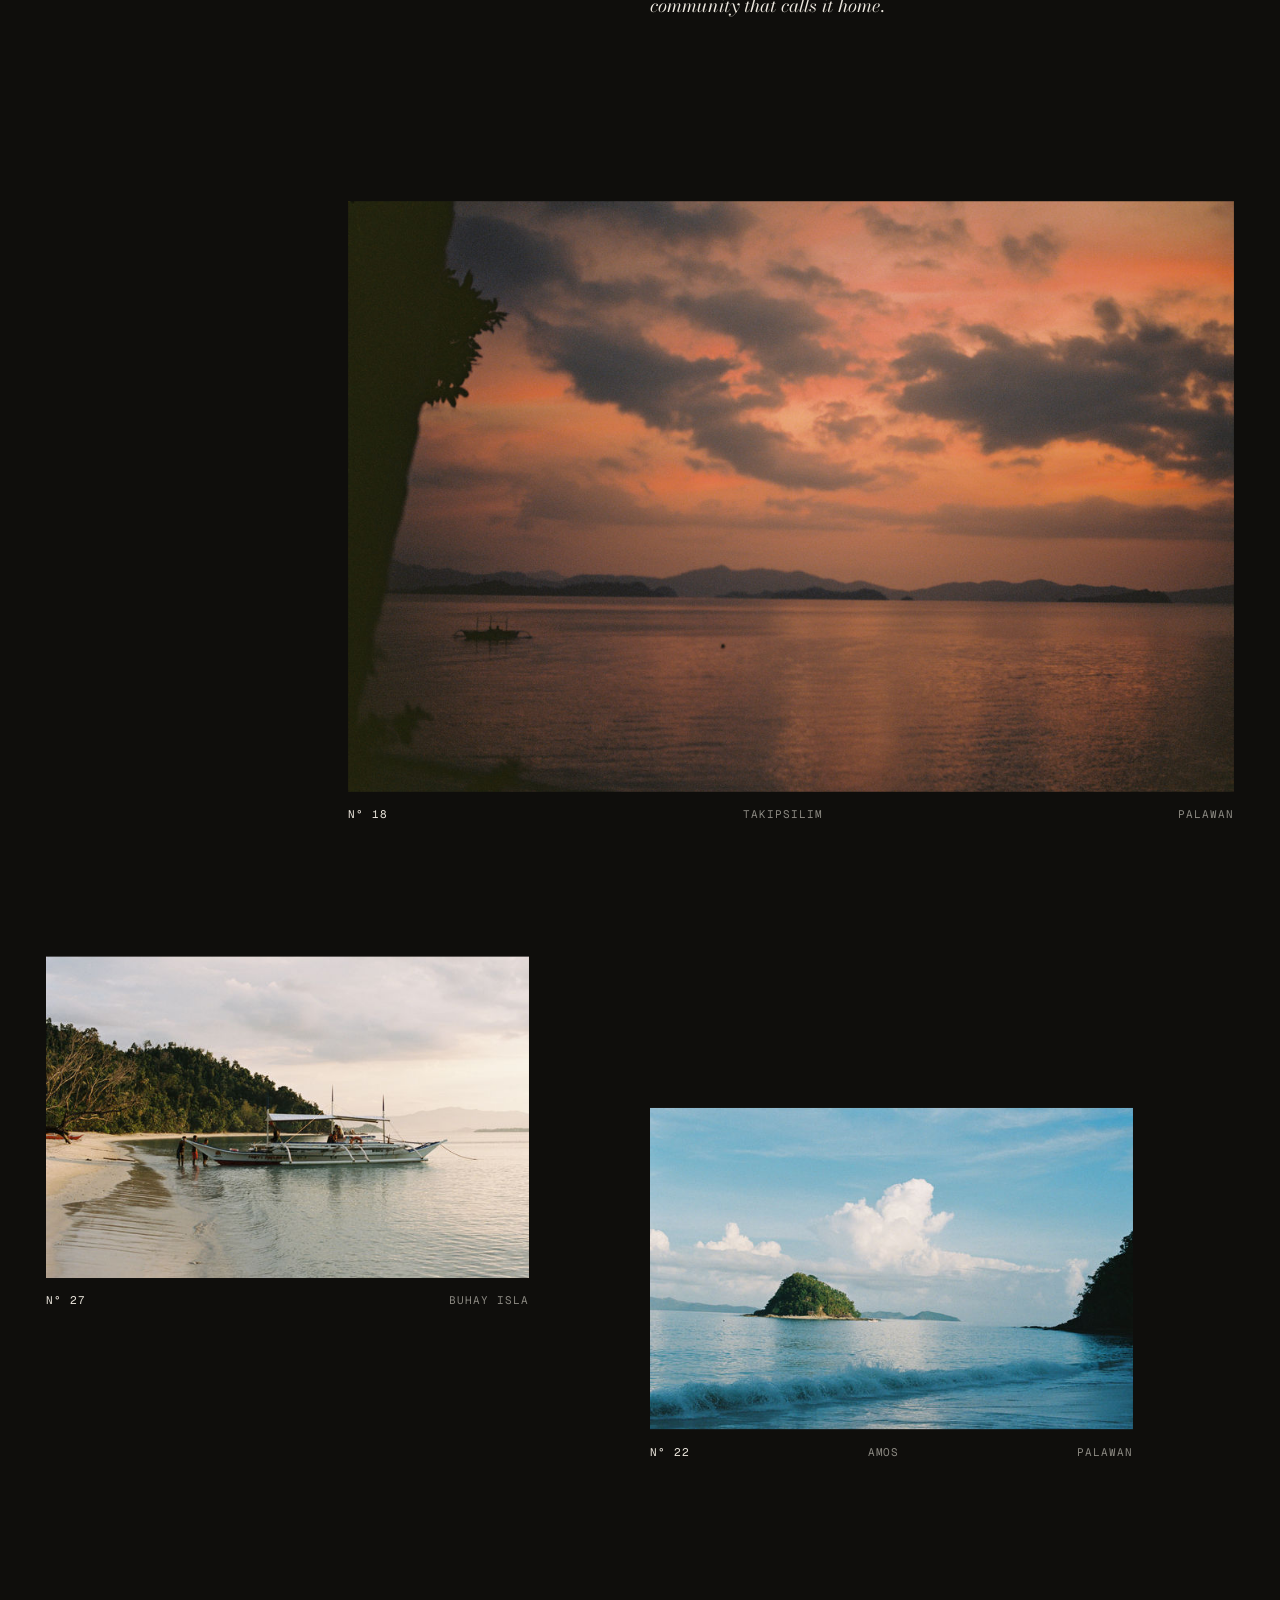
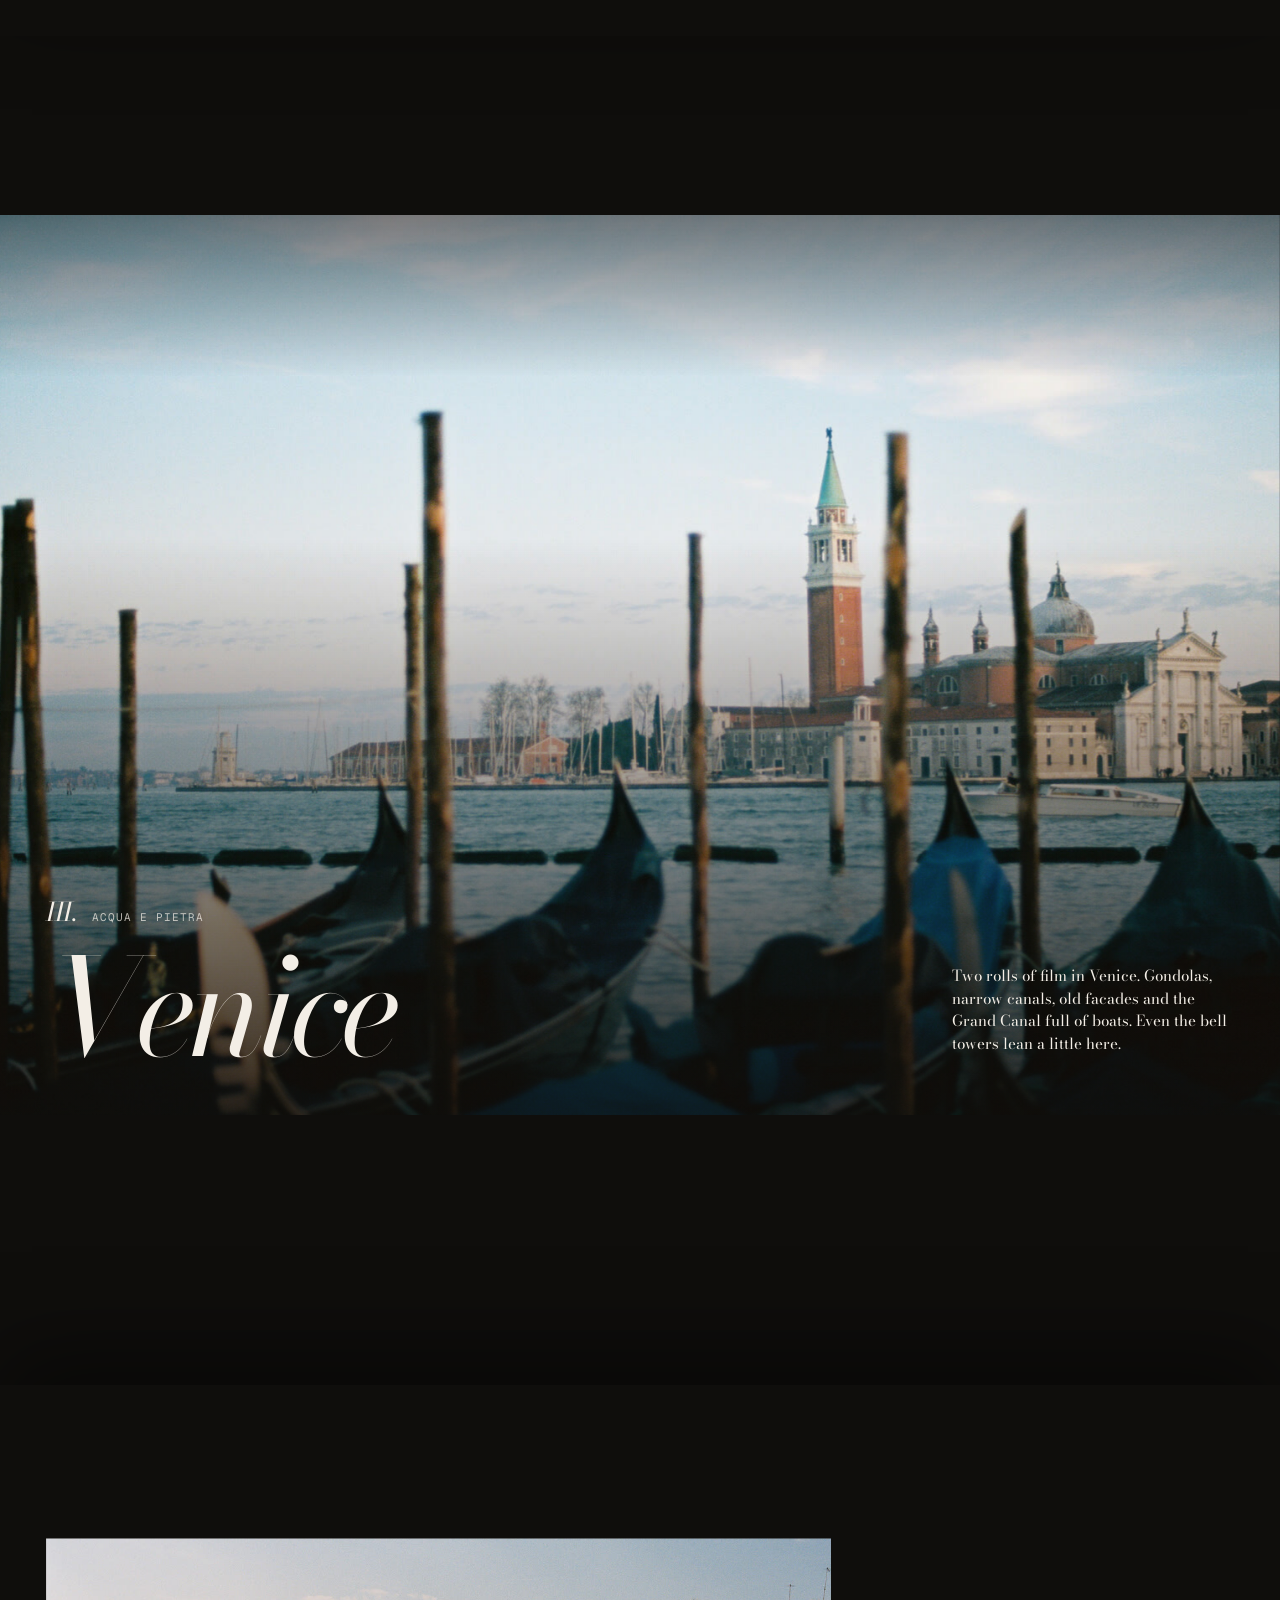
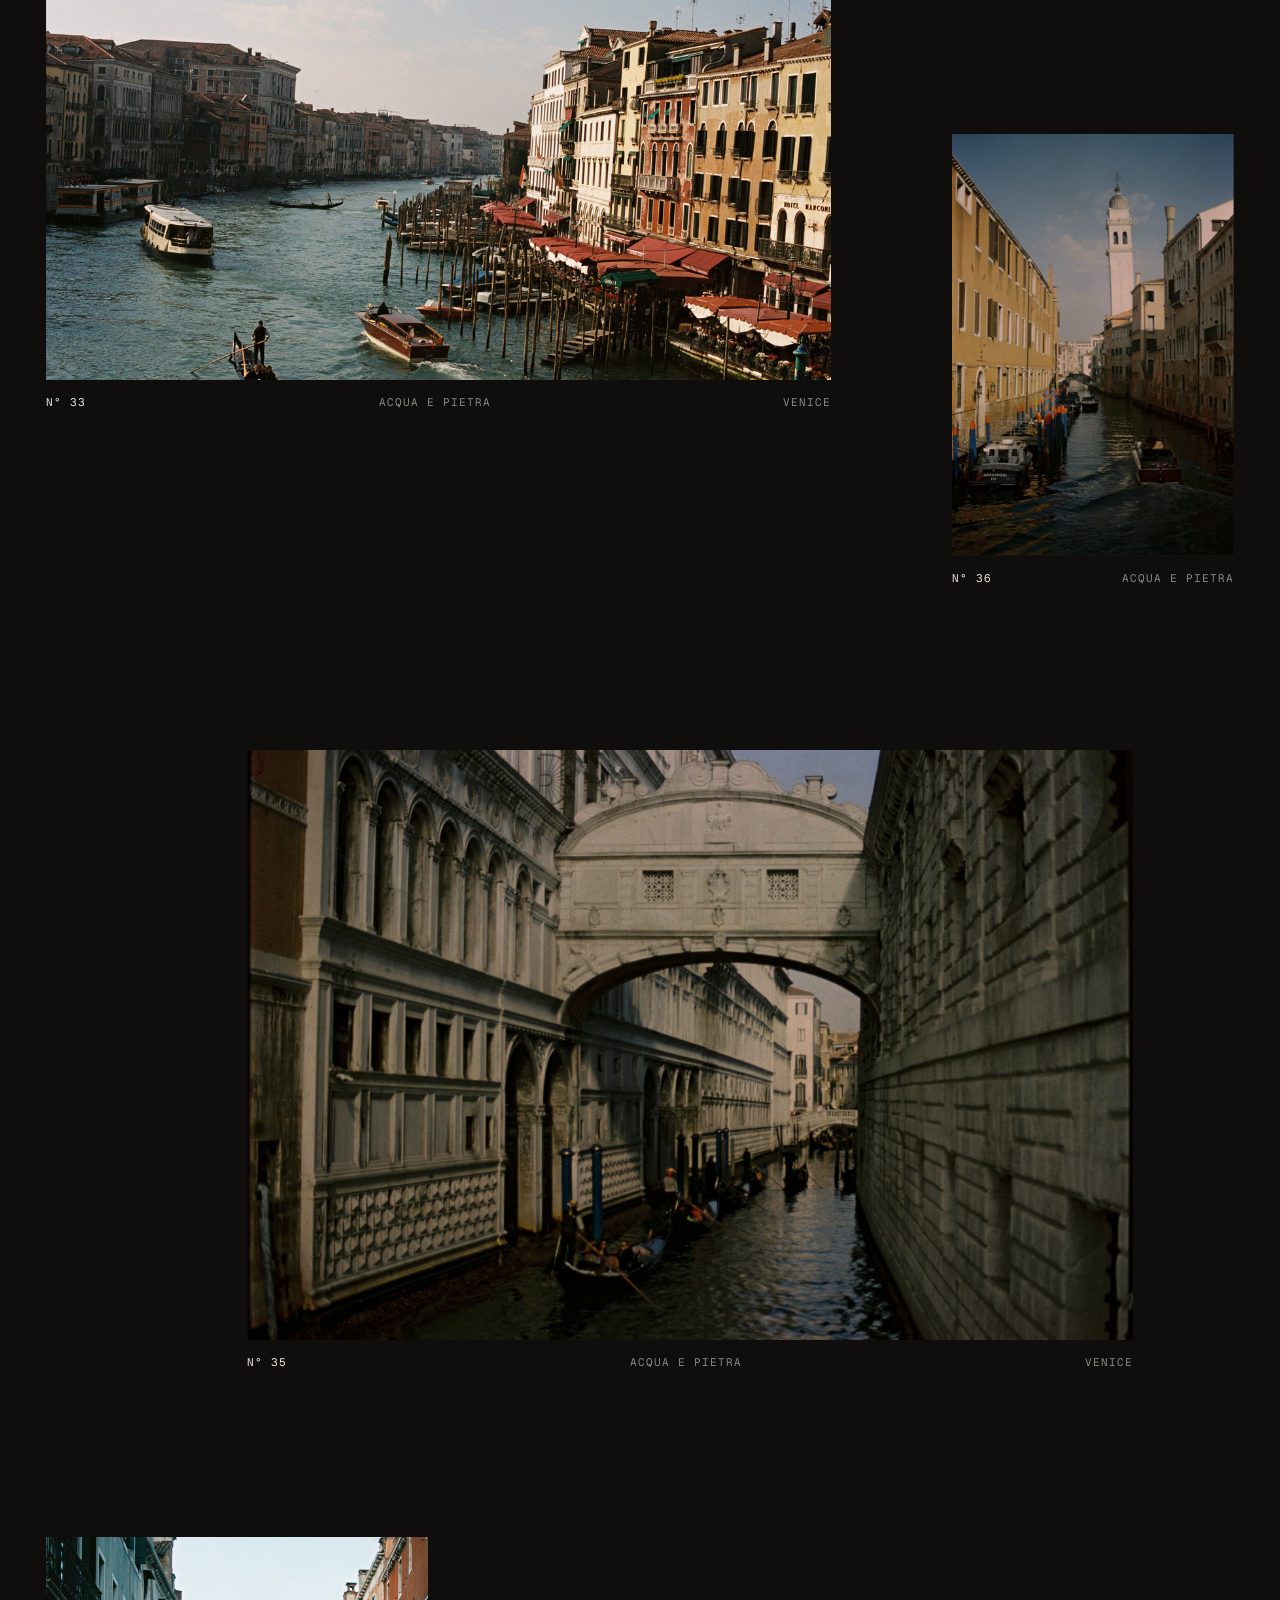
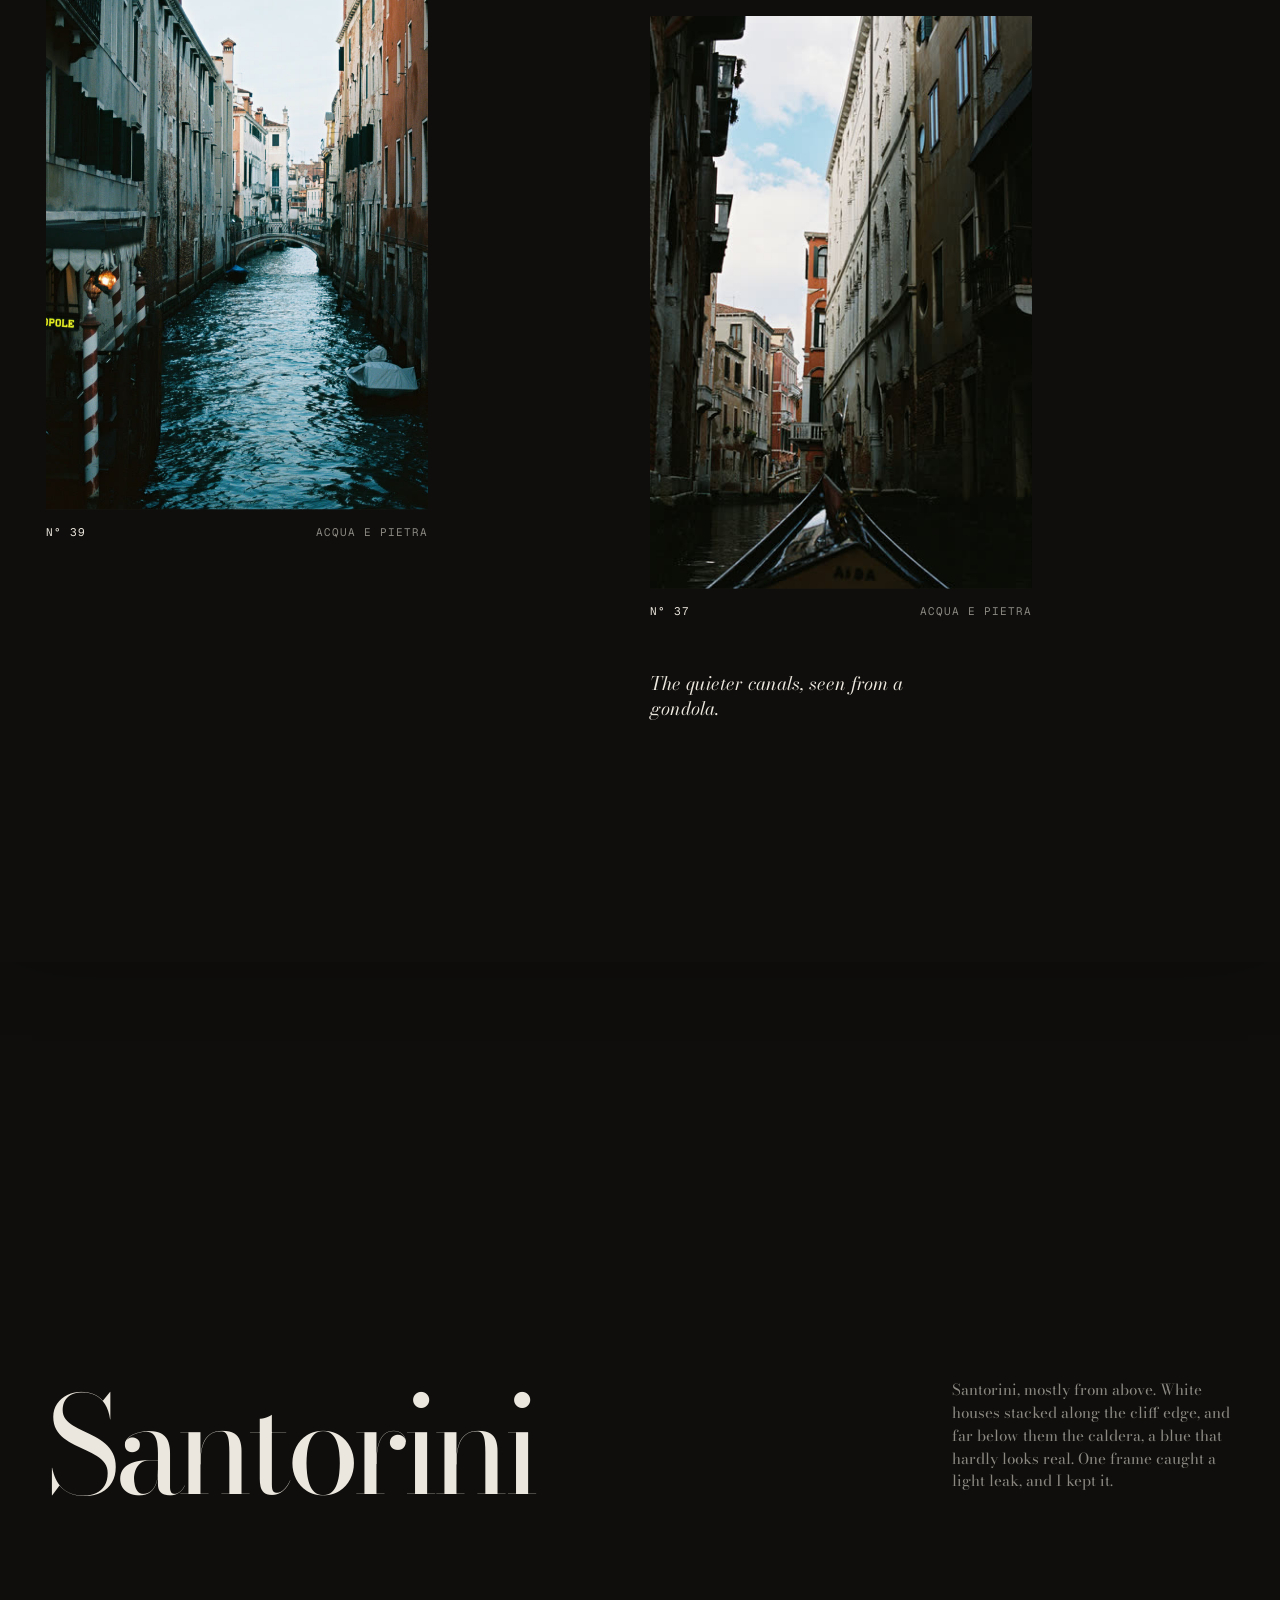
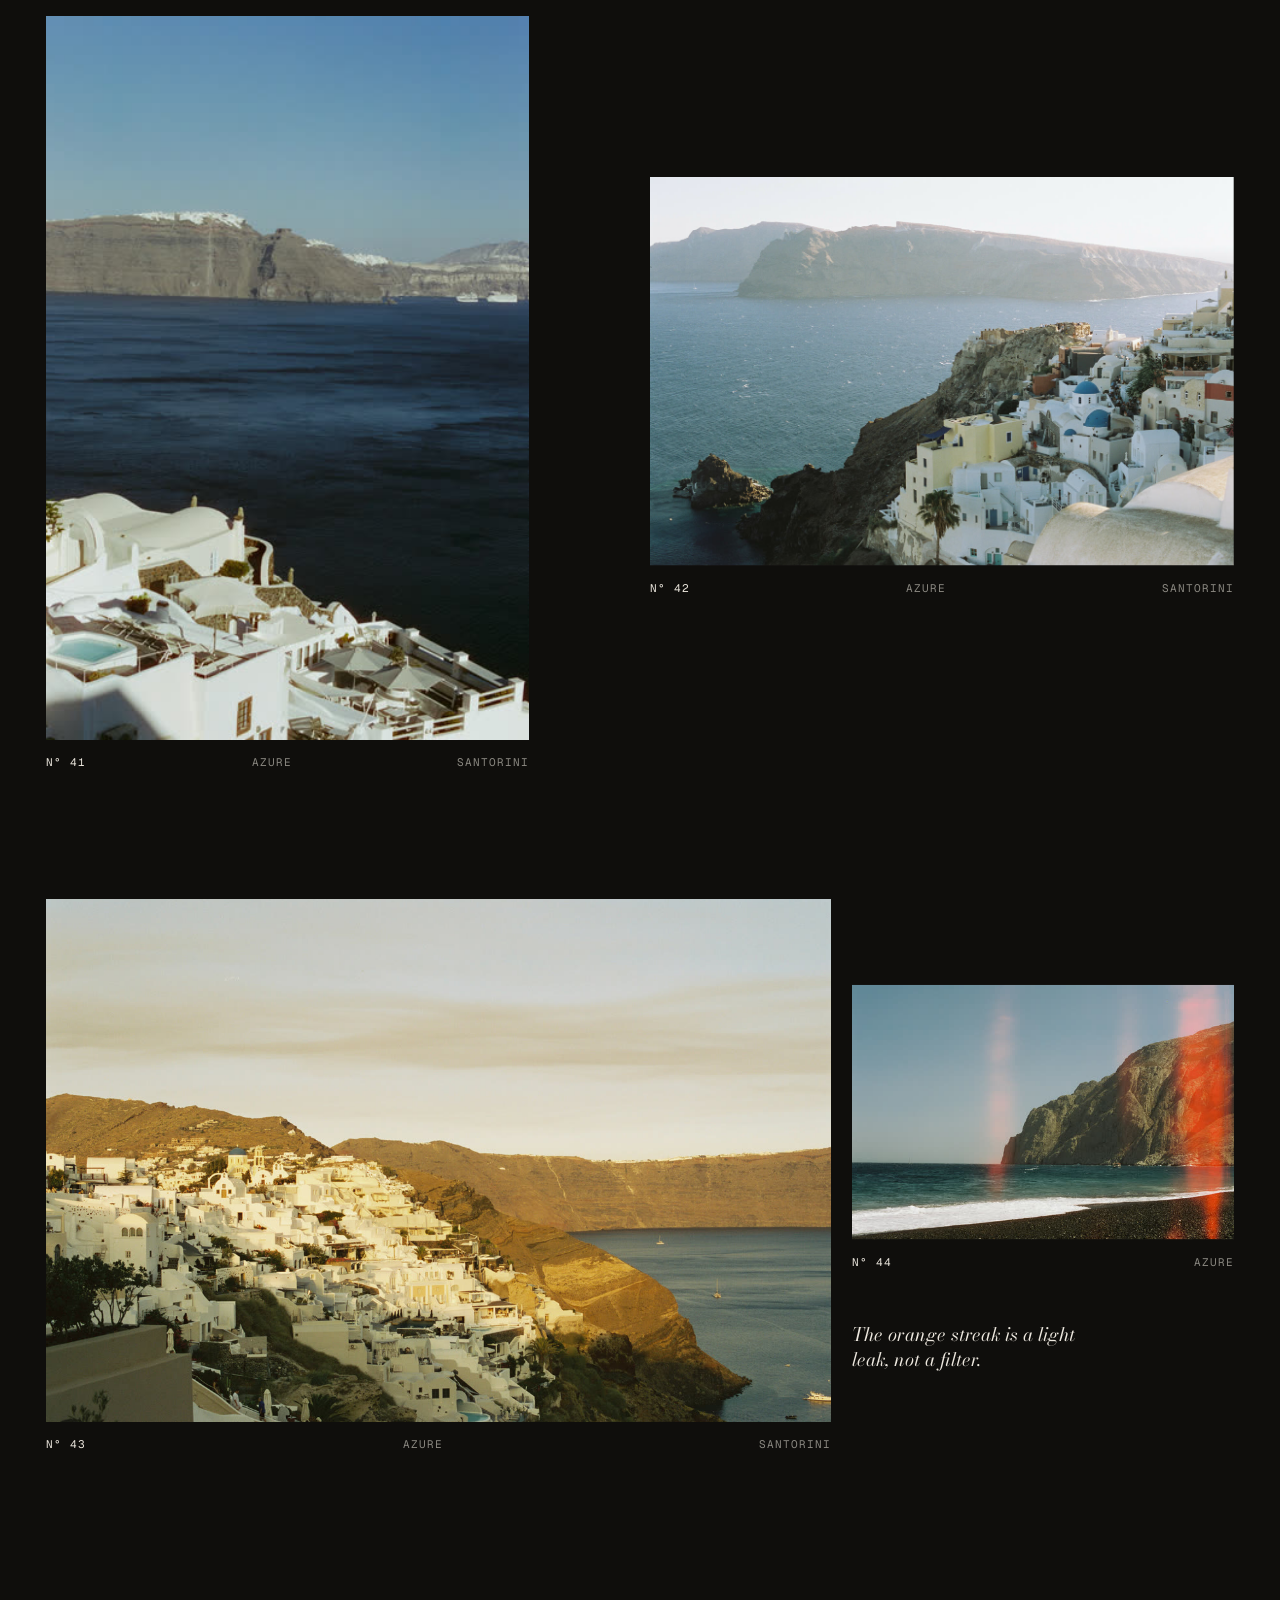
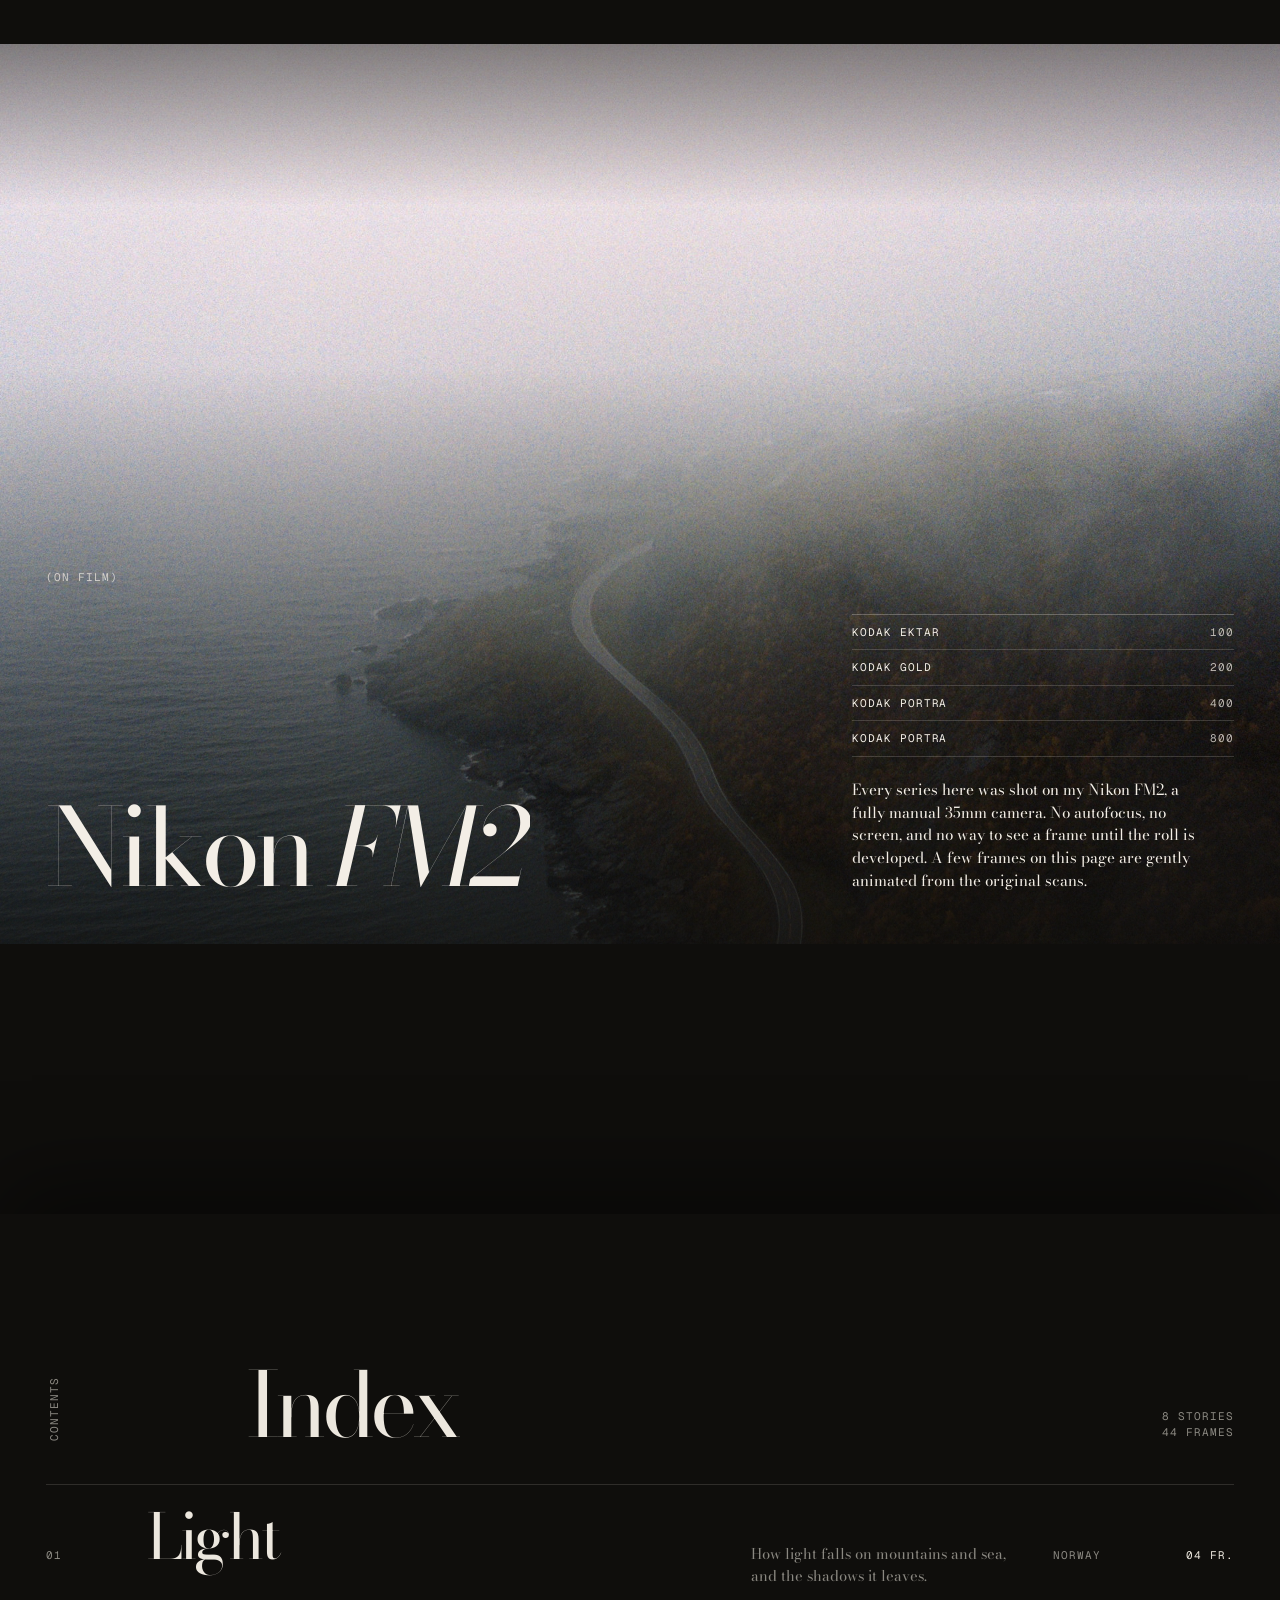
==== commit cd2bdf9d: "Chapter IV Santorini (Azure); Venice album renamed Acqua e Pietra - Four Santorini frames; 000018 st" ====
--- a/index.html
+++ b/index.html
@@ -4,7 +4,7 @@
   <meta charset="utf-8">
   <meta name="viewport" content="width=device-width, initial-scale=1, viewport-fit=cover">
   <title>Margarette Contreras – Analog Film Photography | Palawan & Norway</title>
-  <meta name="description" content="Analog film photography by Margarette Contreras: Palawan, Norway and Venice on 35mm film, shot on a Nikon FM2 with Kodak Portra, Gold and Ektar.">
+  <meta name="description" content="Analog film photography by Margarette Contreras: Palawan, Norway, Venice and Santorini on 35mm film, shot on a Nikon FM2 with Kodak Portra, Gold and Ektar.">
   <meta name="author" content="Margarette Contreras">
   <link rel="canonical" href="https://www.palawanbeachclub.com/">
   <meta name="robots" content="index, follow, max-image-preview:large">
@@ -72,7 +72,8 @@
     "Travel photography",
     "Palawan",
     "Norway",
-    "Venice"
+    "Venice",
+    "Santorini"
    ],
    "sameAs": [
     "https://www.instagram.com/margxcontreras/"
@@ -83,7 +84,7 @@
    "@id": "https://www.palawanbeachclub.com/#webpage",
    "url": "https://www.palawanbeachclub.com/",
    "name": "Margarette Contreras – Analog Film Photography",
-   "description": "Analog film photography by Margarette Contreras: Palawan, Norway and Venice on 35mm film, shot on a Nikon FM2 with Kodak Portra, Gold and Ektar.",
+   "description": "Analog film photography by Margarette Contreras: Palawan, Norway, Venice and Santorini on 35mm film, shot on a Nikon FM2 with Kodak Portra, Gold and Ektar.",
    "inLanguage": "en",
    "isPartOf": {
     "@id": "https://www.palawanbeachclub.com/#website"
@@ -115,7 +116,7 @@
    },
    "mainEntity": {
     "@type": "ImageGallery",
-    "name": "Norway, The Last Frontier (Palawan) and Venice on 35mm film",
+    "name": "Norway, The Last Frontier (Palawan), Acqua e Pietra (Venice) and Azure (Santorini) on 35mm film",
     "author": {
      "@id": "https://www.palawanbeachclub.com/#person"
     },
@@ -352,7 +353,7 @@
       "@type": "ImageObject",
       "contentUrl": "https://www.palawanbeachclub.com/assets/img/venice-01-2400.jpg",
       "thumbnailUrl": "https://www.palawanbeachclub.com/assets/img/venice-01-600.jpg",
-      "name": "Venice",
+      "name": "Acqua e Pietra, Venice",
       "caption": "Gondolas moored in front of San Giorgio Maggiore, Venice. 35mm film.",
       "contentLocation": {
        "@type": "Place",
@@ -371,7 +372,7 @@
       "@type": "ImageObject",
       "contentUrl": "https://www.palawanbeachclub.com/assets/img/venice-02-2400.jpg",
       "thumbnailUrl": "https://www.palawanbeachclub.com/assets/img/venice-02-600.jpg",
-      "name": "Venice",
+      "name": "Acqua e Pietra, Venice",
       "caption": "Vaporetto, gondola and water taxi on the Grand Canal, seen from the Rialto bridge. 35mm film.",
       "contentLocation": {
        "@type": "Place",
@@ -390,7 +391,7 @@
       "@type": "ImageObject",
       "contentUrl": "https://www.palawanbeachclub.com/assets/img/venice-04-2400.jpg",
       "thumbnailUrl": "https://www.palawanbeachclub.com/assets/img/venice-04-600.jpg",
-      "name": "Venice",
+      "name": "Acqua e Pietra, Venice",
       "caption": "Gondolas passing under the Bridge of Sighs in Venice. 35mm film.",
       "contentLocation": {
        "@type": "Place",
@@ -409,7 +410,7 @@
       "@type": "ImageObject",
       "contentUrl": "https://www.palawanbeachclub.com/assets/img/venice-05-2400.jpg",
       "thumbnailUrl": "https://www.palawanbeachclub.com/assets/img/venice-05-600.jpg",
-      "name": "Venice",
+      "name": "Acqua e Pietra, Venice",
       "caption": "A side canal in Venice with a leaning bell tower. 35mm film.",
       "contentLocation": {
        "@type": "Place",
@@ -428,11 +429,87 @@
       "@type": "ImageObject",
       "contentUrl": "https://www.palawanbeachclub.com/assets/img/venice-07-2400.jpg",
       "thumbnailUrl": "https://www.palawanbeachclub.com/assets/img/venice-07-600.jpg",
-      "name": "Venice",
+      "name": "Acqua e Pietra, Venice",
       "caption": "A narrow canal in Venice with striped mooring poles. 35mm film.",
       "contentLocation": {
        "@type": "Place",
        "name": "Venice, Italy"
+      },
+      "creator": {
+       "@id": "https://www.palawanbeachclub.com/#person"
+      },
+      "creditText": "Margarette Contreras",
+      "copyrightNotice": "© Margarette Contreras",
+      "copyrightHolder": {
+       "@id": "https://www.palawanbeachclub.com/#person"
+      }
+     },
+     {
+      "@type": "ImageObject",
+      "contentUrl": "https://www.palawanbeachclub.com/assets/img/azure-01-2400.jpg",
+      "thumbnailUrl": "https://www.palawanbeachclub.com/assets/img/azure-01-600.jpg",
+      "name": "Azure, Santorini",
+      "caption": "The deep blue caldera of Santorini seen from the cliff edge. 35mm film.",
+      "contentLocation": {
+       "@type": "Place",
+       "name": "Santorini, Greece"
+      },
+      "creator": {
+       "@id": "https://www.palawanbeachclub.com/#person"
+      },
+      "creditText": "Margarette Contreras",
+      "copyrightNotice": "© Margarette Contreras",
+      "copyrightHolder": {
+       "@id": "https://www.palawanbeachclub.com/#person"
+      }
+     },
+     {
+      "@type": "ImageObject",
+      "contentUrl": "https://www.palawanbeachclub.com/assets/img/azure-02-2400.jpg",
+      "thumbnailUrl": "https://www.palawanbeachclub.com/assets/img/azure-02-600.jpg",
+      "name": "Azure, Santorini",
+      "caption": "Oia with blue domes above the sea. 35mm film.",
+      "contentLocation": {
+       "@type": "Place",
+       "name": "Santorini, Greece"
+      },
+      "creator": {
+       "@id": "https://www.palawanbeachclub.com/#person"
+      },
+      "creditText": "Margarette Contreras",
+      "copyrightNotice": "© Margarette Contreras",
+      "copyrightHolder": {
+       "@id": "https://www.palawanbeachclub.com/#person"
+      }
+     },
+     {
+      "@type": "ImageObject",
+      "contentUrl": "https://www.palawanbeachclub.com/assets/img/azure-03-2400.jpg",
+      "thumbnailUrl": "https://www.palawanbeachclub.com/assets/img/azure-03-600.jpg",
+      "name": "Azure, Santorini",
+      "caption": "Oia in the warm evening light. 35mm film.",
+      "contentLocation": {
+       "@type": "Place",
+       "name": "Santorini, Greece"
+      },
+      "creator": {
+       "@id": "https://www.palawanbeachclub.com/#person"
+      },
+      "creditText": "Margarette Contreras",
+      "copyrightNotice": "© Margarette Contreras",
+      "copyrightHolder": {
+       "@id": "https://www.palawanbeachclub.com/#person"
+      }
+     },
+     {
+      "@type": "ImageObject",
+      "contentUrl": "https://www.palawanbeachclub.com/assets/img/azure-04-2400.jpg",
+      "thumbnailUrl": "https://www.palawanbeachclub.com/assets/img/azure-04-600.jpg",
+      "name": "Azure, Santorini",
+      "caption": "A pebble beach below a cliff with an orange light leak. 35mm film.",
+      "contentLocation": {
+       "@type": "Place",
+       "name": "Santorini, Greece"
       },
       "creator": {
        "@id": "https://www.palawanbeachclub.com/#person"
@@ -524,8 +601,8 @@
         <p class="vlabel mono">Statement</p>
         <p class="statement__text" data-split="words">I photograph nature in all its <em>contrasts</em> and <em>imperfections.</em> On film, for the grain and the way it holds light.</p>
         <div class="statement__aside mono reveal">
-          <p>3 series<br>7 stories<br>40 frames</p>
-          <p>Norway<br>Palawan<br>Venice</p>
+          <p>4 series<br>8 stories<br>44 frames</p>
+          <p>Norway<br>Palawan<br>Venice<br>Santorini</p>
         </div>
       </section>
     </div>
@@ -654,7 +731,7 @@
             </div>
             <div class="pin__dim"></div>
             <header class="bleed__head grid pin__content">
-              <p class="chapter__kicker mono reveal"><span class="chapter__num">III.</span> Two rolls, nine frames</p>
+              <p class="chapter__kicker mono reveal"><span class="chapter__num">III.</span> Acqua e Pietra</p>
               <h2 class="chapter__title" data-split="chars"><em>Venice</em></h2>
               <p class="chapter__dek reveal">Two rolls of film in Venice. Gondolas, narrow canals, old facades and the Grand Canal full of boats. Even the bell towers lean a little here.</p>
             </header>
@@ -668,21 +745,21 @@
                   <video class="living" data-video="assets/video/venice-02" muted loop playsinline disablepictureinpicture disableremoteplayback preload="none" aria-hidden="true"></video>
                 </span>
               </button>
-              <figcaption class="mono"><span>N° 33</span><span>Venice</span><span>Italy</span></figcaption>
+              <figcaption class="mono"><span>N° 33</span><span>Acqua e Pietra</span><span>Venice</span></figcaption>
             </figure>
 
             <figure class="frame" style="--c:10/13;--cm:3/-1;--y:clamp(100px,18vw,320px)" data-speed="0.1">
               <button class="frame__btn" type="button" data-open="venice" data-at="4" data-cursor="View">
                 <span class="frame__img" style="--ar:2/3"><img src="assets/img/venice-05-1200.jpg" srcset="assets/img/venice-05-600.jpg 600w, assets/img/venice-05-1200.jpg 805w, assets/img/venice-05-2400.jpg 1280w" sizes="(max-width: 760px) 66vw, 25vw" width="805" height="1200" loading="lazy" decoding="async" alt="A side canal in Venice with a leaning bell tower and the wake of a boat"></span>
               </button>
-              <figcaption class="mono"><span>N° 36</span><span>Venice</span></figcaption>
+              <figcaption class="mono"><span>N° 36</span><span>Acqua e Pietra</span></figcaption>
             </figure>
 
             <figure class="frame" style="--c:3/12;--cm:1/-1">
               <button class="frame__btn" type="button" data-open="venice" data-at="3" data-cursor="View">
                 <span class="frame__img"><img src="assets/img/venice-04-1200.jpg" srcset="assets/img/venice-04-600.jpg 600w, assets/img/venice-04-1200.jpg 1200w, assets/img/venice-04-2400.jpg 1909w" sizes="(max-width: 760px) 100vw, 75vw" width="1200" height="805" loading="lazy" decoding="async" alt="Gondolas passing under the Bridge of Sighs in Venice"></span>
               </button>
-              <figcaption class="mono"><span>N° 35</span><span>Venice</span><span>Italy</span></figcaption>
+              <figcaption class="mono"><span>N° 35</span><span>Acqua e Pietra</span><span>Venice</span></figcaption>
             </figure>
 
             <figure class="frame" style="--c:1/5;--cm:1/5" data-speed="-0.05">
@@ -692,17 +769,56 @@
                   <video class="living" data-video="assets/video/venice-07" data-sizes="720" muted loop playsinline disablepictureinpicture disableremoteplayback preload="none" aria-hidden="true"></video>
                 </span>
               </button>
-              <figcaption class="mono"><span>N° 39</span><span>Venice</span></figcaption>
+              <figcaption class="mono"><span>N° 39</span><span>Acqua e Pietra</span></figcaption>
             </figure>
 
             <figure class="frame" style="--c:7/11;--cm:2/-1;--y:clamp(80px,14vw,240px)" data-speed="0.12">
               <button class="frame__btn" type="button" data-open="venice" data-at="5" data-cursor="View">
                 <span class="frame__img" style="--ar:2/3"><img src="assets/img/venice-06-1200.jpg" srcset="assets/img/venice-06-600.jpg 600w, assets/img/venice-06-1200.jpg 805w, assets/img/venice-06-2400.jpg 1280w" sizes="(max-width: 760px) 84vw, 30vw" width="805" height="1200" loading="lazy" decoding="async" alt="A narrow Venetian canal seen from the bow of a gondola"></span>
               </button>
-              <figcaption class="mono"><span>N° 37</span><span>Venice</span></figcaption>
+              <figcaption class="mono"><span>N° 37</span><span>Acqua e Pietra</span></figcaption>
               <p class="frame__note reveal">The quieter canals, seen from a gondola.</p>
             </figure>
           </div>
+        </div>
+      </article>
+
+      <article class="chapter" id="santorini">
+        <header class="chapter__head grid">
+          <p class="chapter__kicker mono reveal"><span class="chapter__num">IV.</span> Azure</p>
+          <h2 class="chapter__title" data-split="chars">Santorini</h2>
+          <p class="chapter__dek reveal">Santorini, mostly from above. White houses stacked along the cliff edge, and far below them the caldera, a blue that hardly looks real. One frame caught a light leak, and I kept it.</p>
+        </header>
+
+        <div class="spread">
+          <figure class="frame" style="--c:1/6;--cm:1/6">
+            <button class="frame__btn" type="button" data-open="azure" data-at="0" data-cursor="View">
+              <span class="frame__img" style="--ar:2/3"><img src="assets/img/azure-01-1200.jpg" srcset="assets/img/azure-01-600.jpg 600w, assets/img/azure-01-1200.jpg 804w, assets/img/azure-01-2400.jpg 1206w" sizes="(max-width: 760px) 84vw, 40vw" width="804" height="1200" loading="lazy" decoding="async" alt="The deep blue caldera of Santorini seen from the cliff edge, white terraces and a plunge pool below"></span>
+            </button>
+            <figcaption class="mono"><span>N° 41</span><span>Azure</span><span>Santorini</span></figcaption>
+          </figure>
+
+          <figure class="frame" style="--c:7/13;--cm:1/-1;--y:clamp(100px,18vw,320px)" data-speed="0.1">
+            <button class="frame__btn" type="button" data-open="azure" data-at="1" data-cursor="View">
+              <span class="frame__img"><img src="assets/img/azure-02-1200.jpg" srcset="assets/img/azure-02-600.jpg 600w, assets/img/azure-02-1200.jpg 1200w, assets/img/azure-02-2400.jpg 1909w" sizes="(max-width: 760px) 100vw, 50vw" width="1200" height="805" loading="lazy" decoding="async" alt="Oia on Santorini with blue domes above the sea and the caldera cliffs behind"></span>
+            </button>
+            <figcaption class="mono"><span>N° 42</span><span>Azure</span><span>Santorini</span></figcaption>
+          </figure>
+
+          <figure class="frame" style="--c:1/9;--cm:1/-1">
+            <button class="frame__btn" type="button" data-open="azure" data-at="2" data-cursor="View">
+              <span class="frame__img"><img src="assets/img/azure-03-1200.jpg" srcset="assets/img/azure-03-600.jpg 600w, assets/img/azure-03-1200.jpg 1200w, assets/img/azure-03-2400.jpg 1909w" sizes="(max-width: 760px) 100vw, 66vw" width="1200" height="805" loading="lazy" decoding="async" alt="Oia on Santorini in the warm evening light above the caldera"></span>
+            </button>
+            <figcaption class="mono"><span>N° 43</span><span>Azure</span><span>Santorini</span></figcaption>
+          </figure>
+
+          <figure class="frame" style="--c:9/13;--cm:2/-1;--y:clamp(80px,14vw,240px)" data-speed="0.12">
+            <button class="frame__btn" type="button" data-open="azure" data-at="3" data-cursor="View">
+              <span class="frame__img"><img src="assets/img/azure-04-1200.jpg" srcset="assets/img/azure-04-600.jpg 600w, assets/img/azure-04-1200.jpg 1200w, assets/img/azure-04-2400.jpg 1909w" sizes="(max-width: 760px) 84vw, 33vw" width="1200" height="805" loading="lazy" decoding="async" alt="A dark pebble beach below a large cliff on Santorini, with an orange light leak across the frame"></span>
+            </button>
+            <figcaption class="mono"><span>N° 44</span><span>Azure</span></figcaption>
+            <p class="frame__note reveal">The orange streak is a light leak, not a filter.</p>
+          </figure>
         </div>
       </article>
     </section>
@@ -734,7 +850,7 @@
         <header class="index__head">
           <p class="vlabel mono">Contents</p>
           <h2 class="index__heading" id="index-title" data-split="chars">Index</h2>
-          <p class="mono label index__meta">7 stories<br>40 frames</p>
+          <p class="mono label index__meta">8 stories<br>44 frames</p>
         </header>
         <ol class="index__list">
           <li><button class="index__row" type="button" data-open="light"><span class="mono">01</span><span class="index__title">Light</span><span class="index__dek">How light falls on mountains and sea, and the shadows it leaves.</span><span class="mono index__series">Norway</span><span class="mono index__count">04 fr.</span><img class="index__thumb" src="assets/img/light-01-600.jpg" alt="" loading="lazy" decoding="async"></button></li>
@@ -743,7 +859,8 @@
           <li><button class="index__row" type="button" data-open="takipsilim"><span class="mono">04</span><span class="index__title">Takipsilim</span><span class="index__dek">Tagalog for dusk, the hour everyone waits for.</span><span class="mono index__series">Palawan</span><span class="mono index__count">06 fr.</span><img class="index__thumb" src="assets/img/takipsilim-06-600.jpg" alt="" loading="lazy" decoding="async"></button></li>
           <li><button class="index__row" type="button" data-open="amos"><span class="mono">05</span><span class="index__title">Amos</span><span class="index__dek">Cuyunon for “let’s go”. Beach weekends, growing up in a big family.</span><span class="mono index__series">Palawan</span><span class="mono index__count">06 fr.</span><img class="index__thumb" src="assets/img/amos-01-600.jpg" alt="" loading="lazy" decoding="async"></button></li>
           <li><button class="index__row" type="button" data-open="isla"><span class="mono">06</span><span class="index__title">Buhay Isla</span><span class="index__dek">Island life, the sea and the people around it.</span><span class="mono index__series">Palawan</span><span class="mono index__count">05 fr.</span><img class="index__thumb" src="assets/img/isla-03-600.jpg" alt="" loading="lazy" decoding="async"></button></li>
-          <li><button class="index__row" type="button" data-open="venice"><span class="mono">07</span><span class="index__title">Venice</span><span class="index__dek">Canals, gondolas and a bell tower that leans.</span><span class="mono index__series">Italy</span><span class="mono index__count">09 fr.</span><img class="index__thumb" src="assets/img/venice-01-600.jpg" alt="" loading="lazy" decoding="async"></button></li>
+          <li><button class="index__row" type="button" data-open="venice"><span class="mono">07</span><span class="index__title">Acqua e Pietra</span><span class="index__dek">Canals, gondolas and a bell tower that leans.</span><span class="mono index__series">Venice</span><span class="mono index__count">09 fr.</span><img class="index__thumb" src="assets/img/venice-01-600.jpg" alt="" loading="lazy" decoding="async"></button></li>
+          <li><button class="index__row" type="button" data-open="azure"><span class="mono">08</span><span class="index__title">Azure</span><span class="index__dek">Santorini from the cliff edge, and one light leak.</span><span class="mono index__series">Santorini</span><span class="mono index__count">04 fr.</span><img class="index__thumb" src="assets/img/azure-01-600.jpg" alt="" loading="lazy" decoding="async"></button></li>
         </ol>
         <div class="index__preview" aria-hidden="true">
           <img src="assets/img/light-01-600.jpg" alt="" data-key="light" loading="lazy">
@@ -753,6 +870,7 @@
           <img src="assets/img/amos-01-600.jpg" alt="" data-key="amos" loading="lazy">
           <img src="assets/img/isla-03-600.jpg" alt="" data-key="isla" loading="lazy">
           <img src="assets/img/venice-01-600.jpg" alt="" data-key="venice" loading="lazy">
+          <img src="assets/img/azure-01-600.jpg" alt="" data-key="azure" loading="lazy">
         </div>
       </section>
     </div>
@@ -781,7 +899,7 @@
             <dt>Medium</dt><dd>Analog photography, 35mm film</dd>
             <dt>Camera</dt><dd>Nikon FM2</dd>
             <dt>Film</dt><dd>Kodak Ektar 100, Gold 200, Portra 400 &amp; 800</dd>
-            <dt>Series</dt><dd>Norway, The Last Frontier, Venice</dd>
+            <dt>Series</dt><dd>Norway, The Last Frontier, Venice, Santorini</dd>
             <dt>Instagram</dt><dd><a href="https://www.instagram.com/margxcontreras/" target="_blank" rel="noopener">@margxcontreras ↗</a></dd>
           </dl>
         </div>
